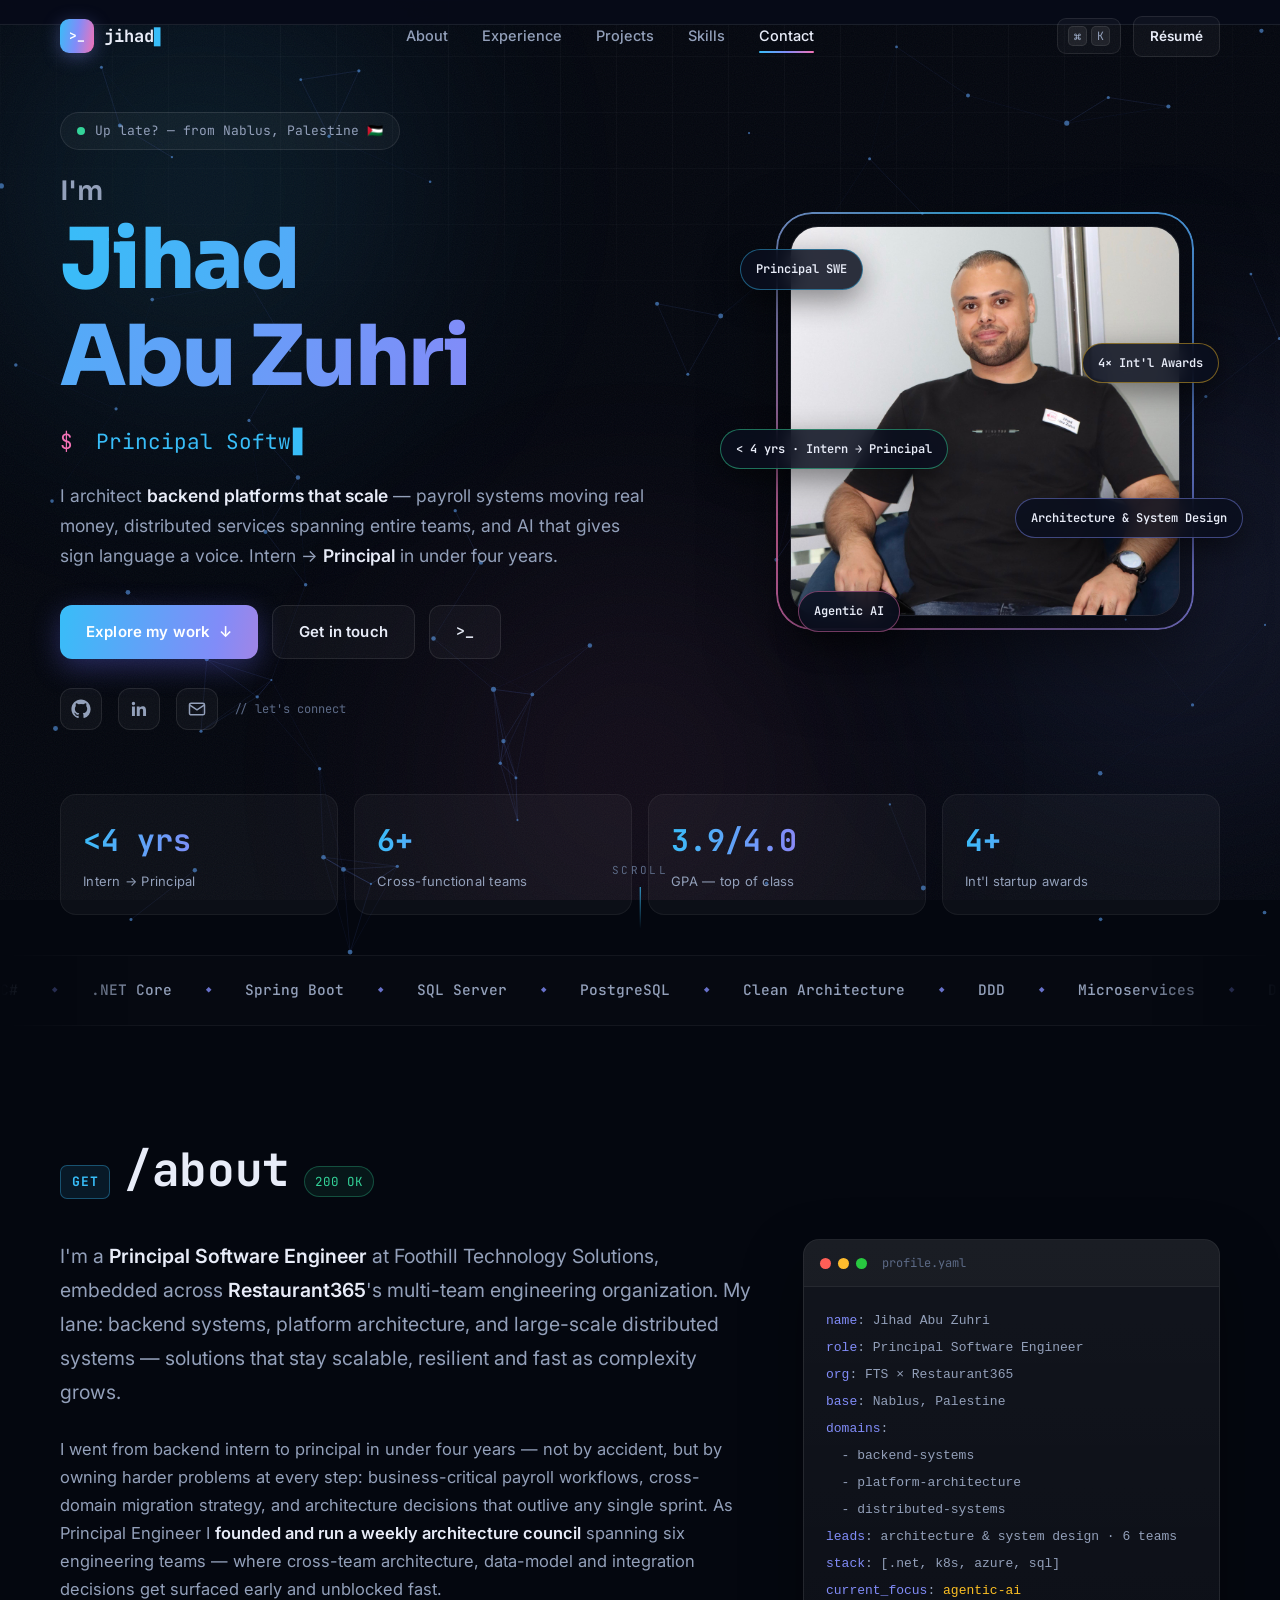
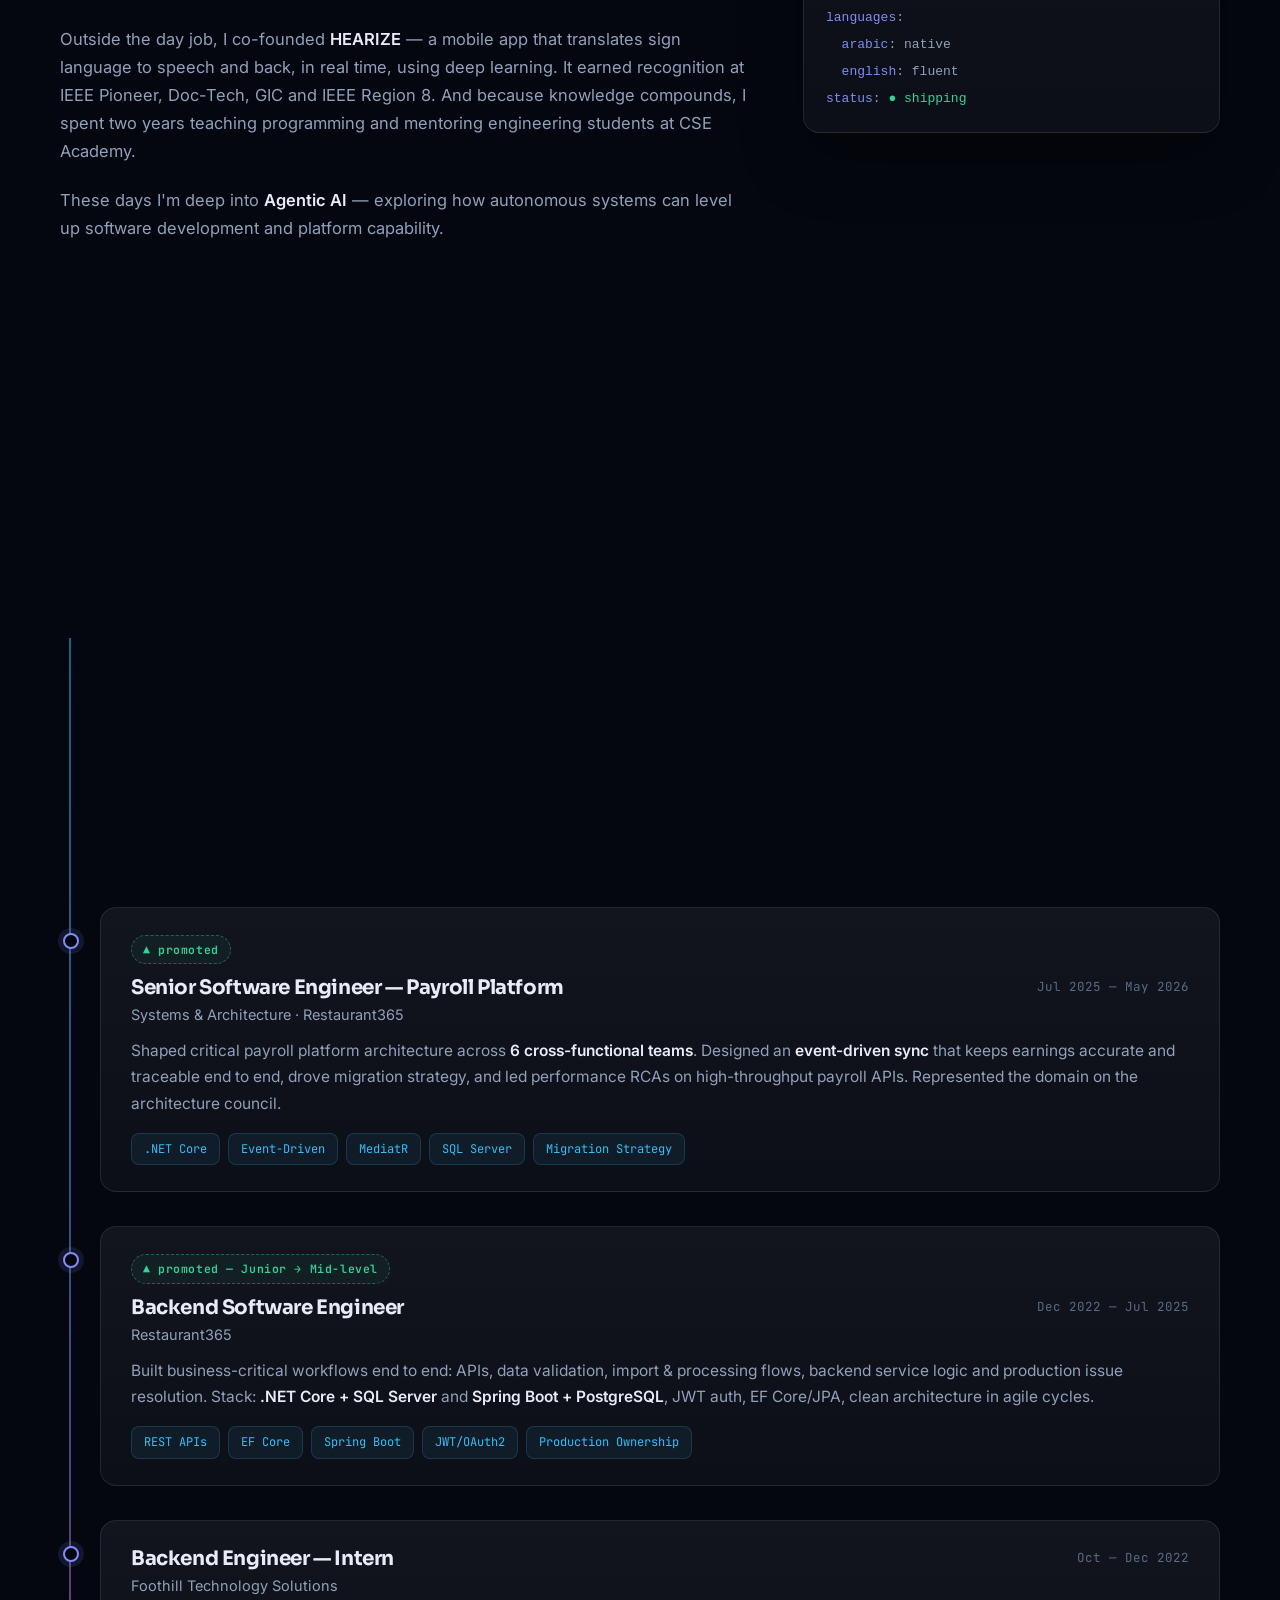
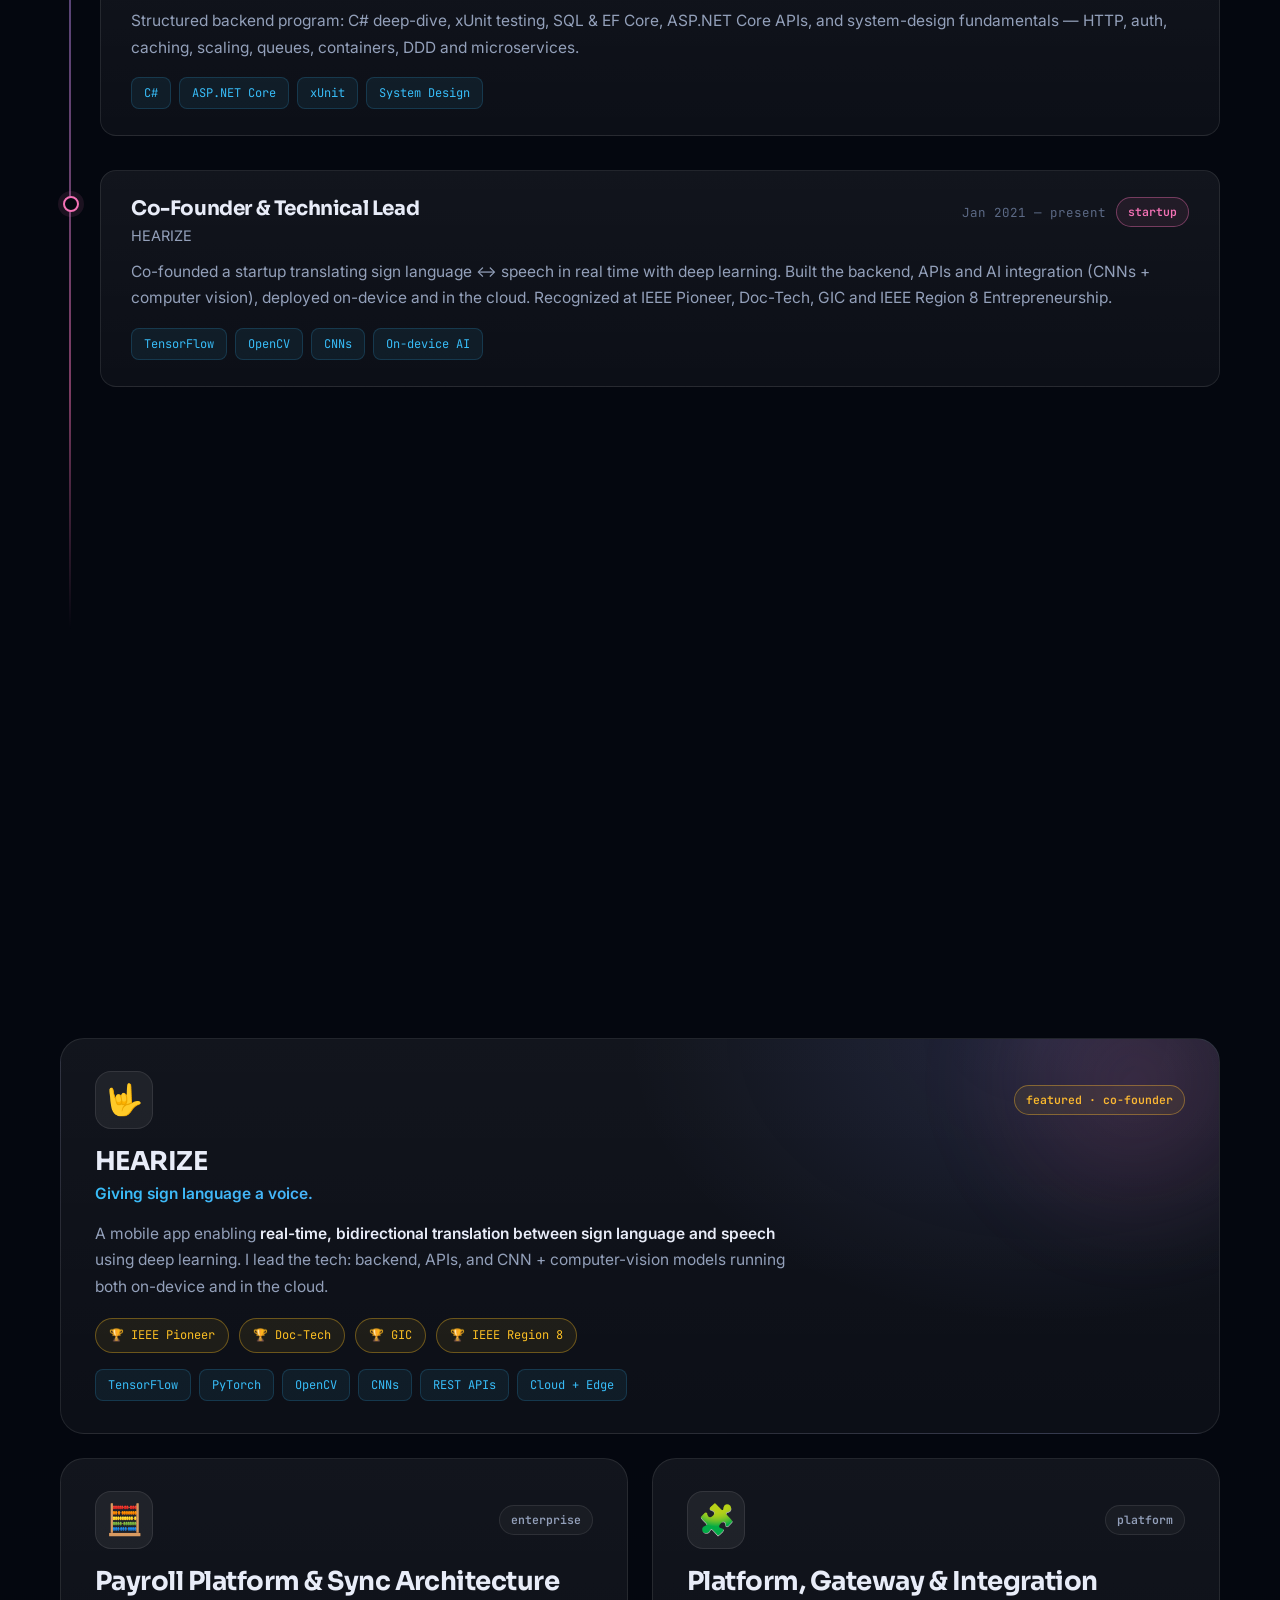
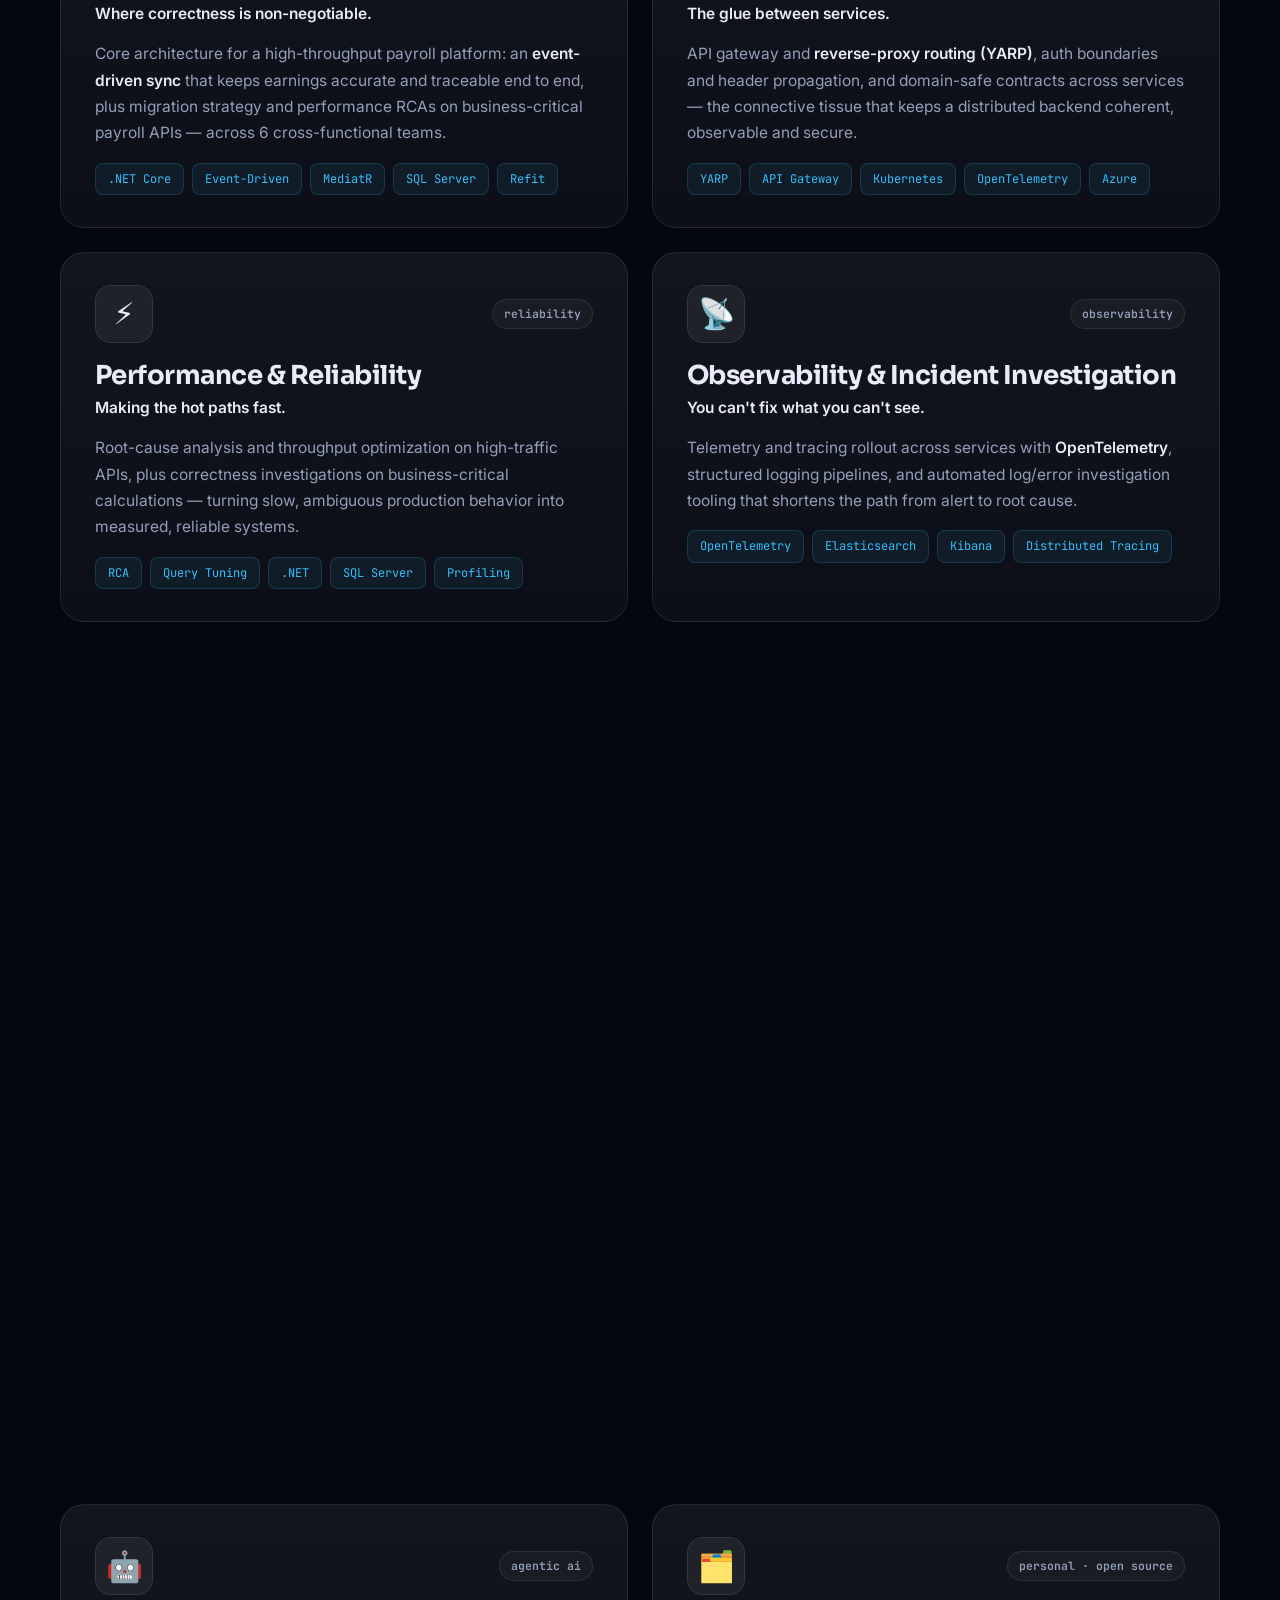
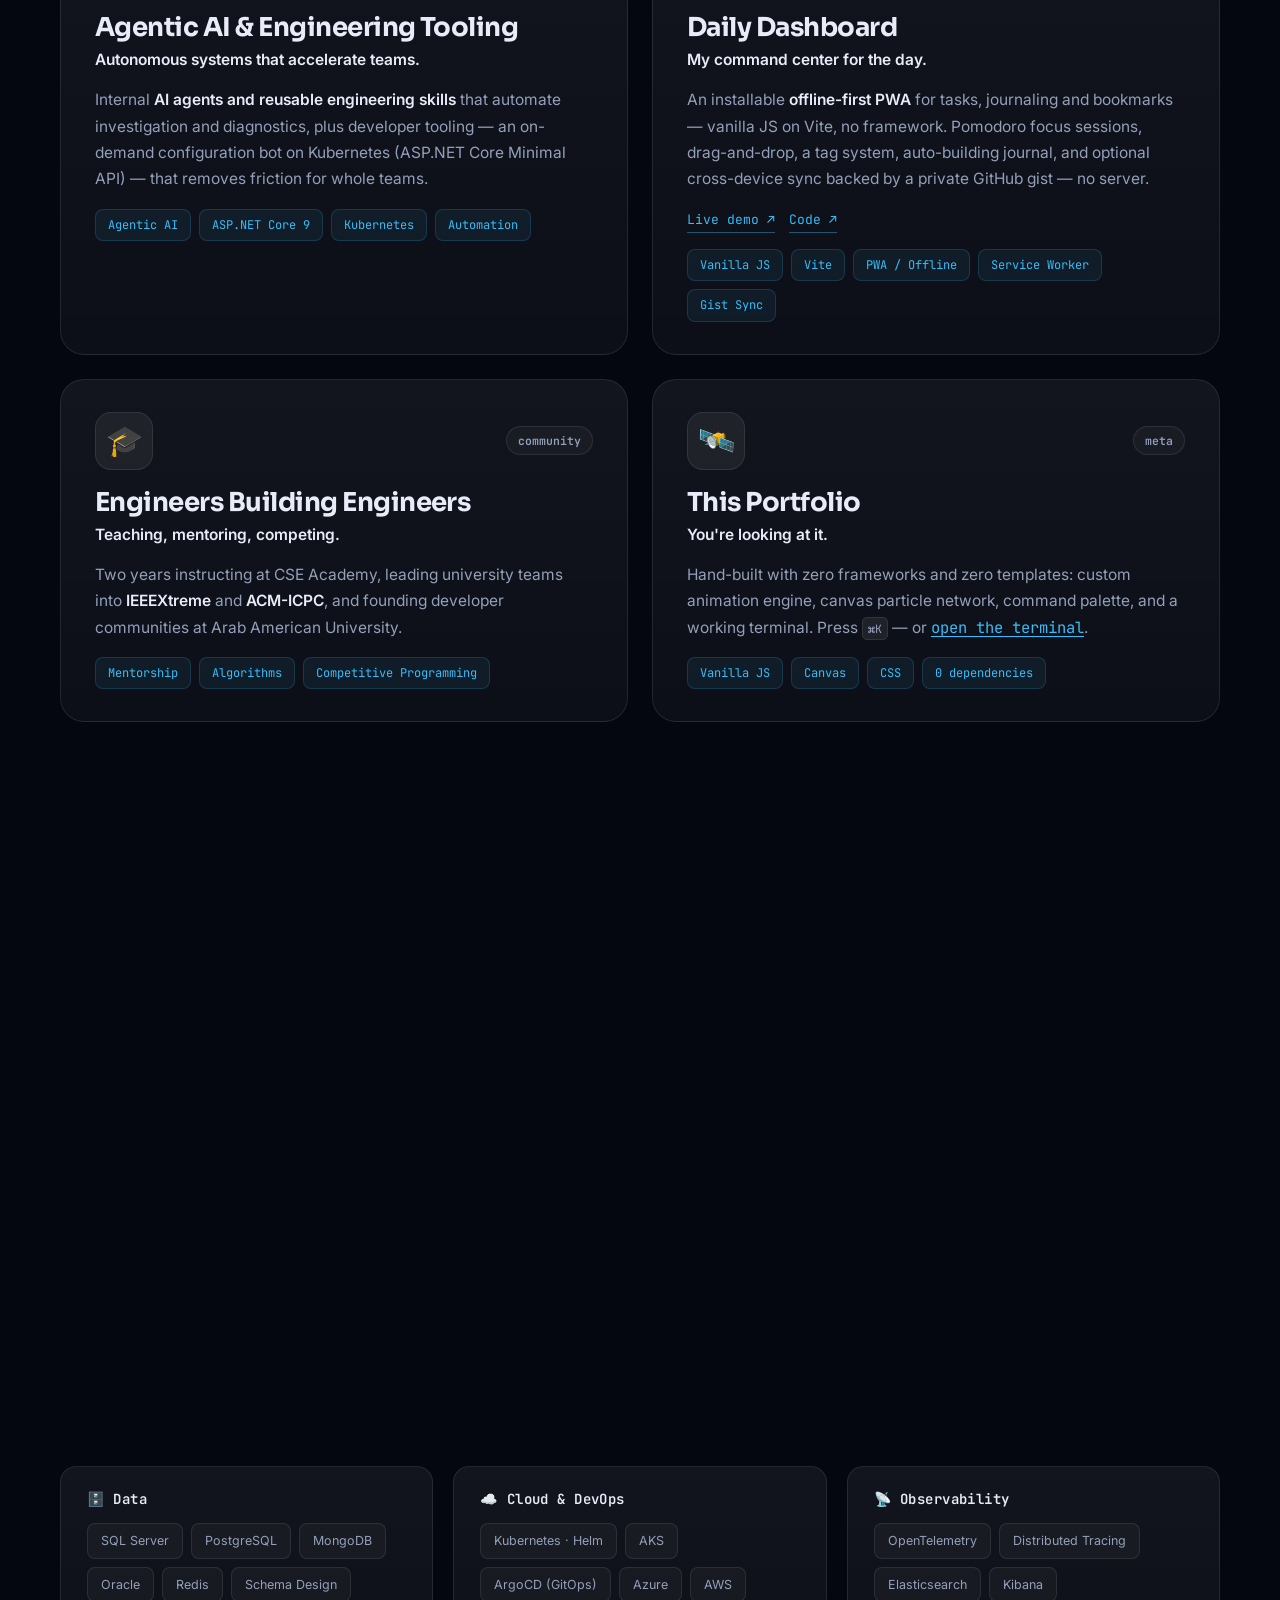
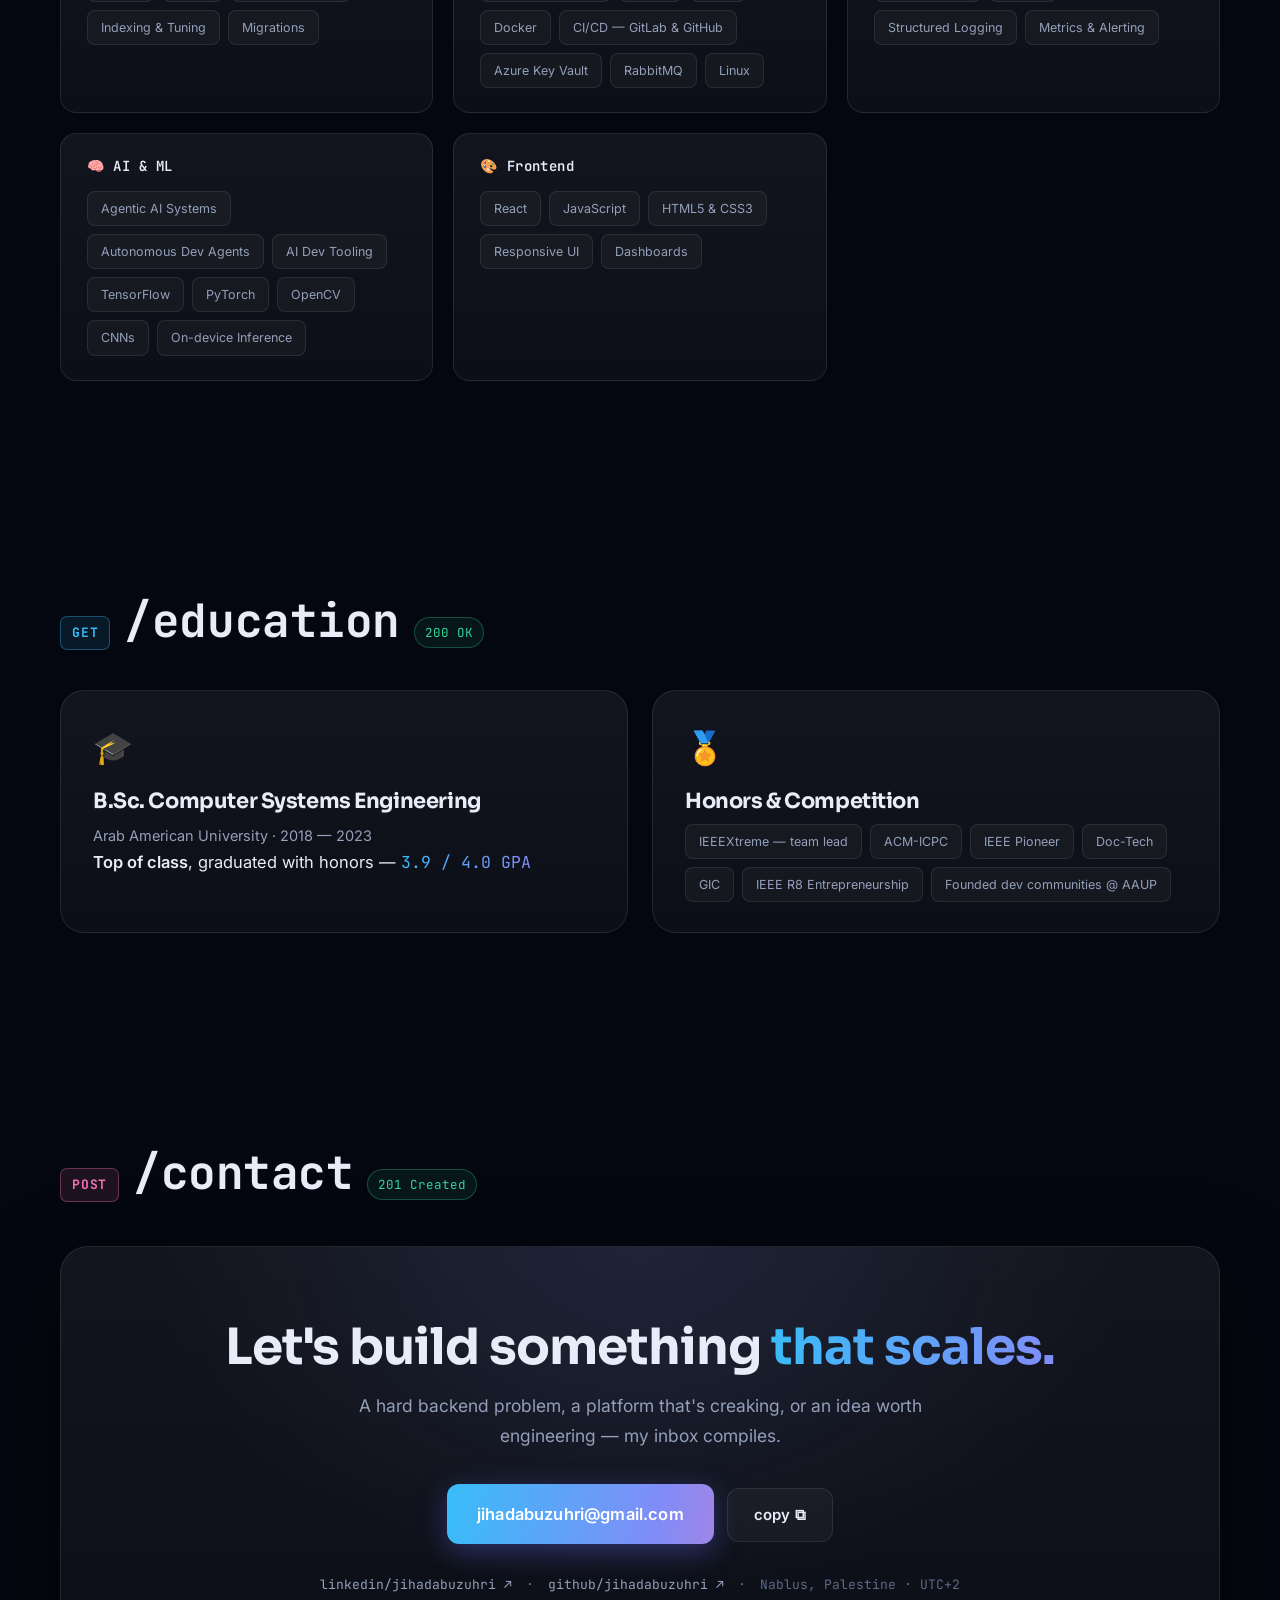
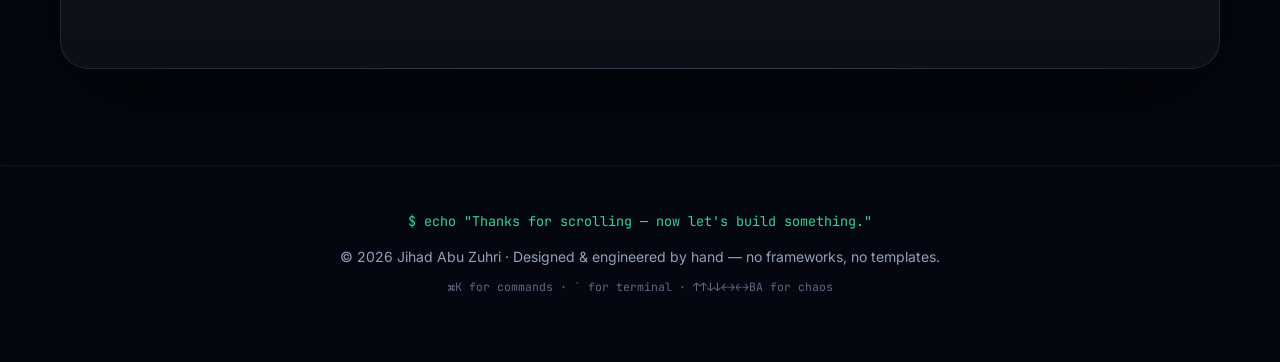
==== index.html @ a65c208d "content: hero chips, core stack, role wording, new project - Hero picture: rename chip to 'Architect" ====
<!DOCTYPE html>
<html lang="en">
<head>
  <meta charset="UTF-8" />
  <meta name="viewport" content="width=device-width, initial-scale=1.0" />
  <title>Jihad Abu Zuhri — Principal Software Engineer · Backend & Platform Architecture</title>
  <meta name="description" content="Principal Software Engineer specializing in backend systems, platform architecture, distributed systems and agentic AI. Intern → Principal in under 4 years. Co-founder of HEARIZE." />
  <meta name="author" content="Jihad Abu Zuhri" />
  <meta name="theme-color" content="#04070f" />

  <!-- Open Graph -->
  <meta property="og:type" content="website" />
  <meta property="og:url" content="https://jihadabuzuhri.github.io/portfolio/" />
  <meta property="og:title" content="Jihad Abu Zuhri — Principal Software Engineer" />
  <meta property="og:description" content="Backend systems · Platform architecture · Distributed systems · Agentic AI. Intern → Principal in under 4 years." />
  <meta property="og:image" content="https://jihadabuzuhri.github.io/portfolio/assets/jihad.jpg" />
  <meta name="twitter:card" content="summary_large_image" />
  <link rel="canonical" href="https://jihadabuzuhri.github.io/portfolio/" />

  <link rel="icon" type="image/svg+xml" href="assets/favicon.svg" />

  <!-- Fonts -->
  <link rel="preconnect" href="https://fonts.googleapis.com" />
  <link rel="preconnect" href="https://fonts.gstatic.com" crossorigin />
  <link href="https://fonts.googleapis.com/css2?family=Sora:wght@400;600;700;800&family=Inter:wght@400;500;600&family=JetBrains+Mono:ital,wght@0,400;0,500;0,700;1,400&display=swap" rel="stylesheet" />

  <link rel="stylesheet" href="css/style.css" />

  <script type="application/ld+json">
  {
    "@context": "https://schema.org",
    "@type": "Person",
    "name": "Jihad Abu Zuhri",
    "jobTitle": "Principal Software Engineer",
    "worksFor": { "@type": "Organization", "name": "Foothill Technology Solutions (Restaurant365)" },
    "address": { "@type": "PostalAddress", "addressLocality": "Nablus", "addressCountry": "Palestine" },
    "email": "mailto:jihadabuzuhri@gmail.com",
    "alumniOf": "Arab American University",
    "sameAs": [
      "https://www.linkedin.com/in/jihadabuzuhri/",
      "https://github.com/jihadabuzuhri"
    ]
  }
  </script>
</head>
<body>

  <!-- ▒▒ Boot preloader ▒▒ -->
  <div class="boot" id="boot" aria-hidden="true">
    <div class="boot-inner">
      <pre class="boot-log" id="bootLog"></pre>
      <div class="boot-bar"><span id="bootBar"></span></div>
    </div>
  </div>

  <!-- ▒▒ Ambient background ▒▒ -->
  <div class="bg" aria-hidden="true">
    <div class="bg-aurora a1"></div>
    <div class="bg-aurora a2"></div>
    <div class="bg-aurora a3"></div>
    <div class="bg-grid"></div>
  </div>

  <!-- Scroll progress -->
  <div class="progress" aria-hidden="true"><span id="progressBar"></span></div>

  <a class="skip-link" href="#about">Skip to content</a>

  <!-- ▒▒ Nav ▒▒ -->
  <header class="nav" id="nav">
    <div class="nav-inner container">
      <a class="logo mono" href="#top" aria-label="Home">
        <span class="logo-glyph">&gt;_</span>
        <span class="logo-text">jihad<span class="logo-cursor">▊</span></span>
      </a>

      <nav class="nav-links" aria-label="Primary">
        <a href="#about" data-nav="about">About</a>
        <a href="#experience" data-nav="experience">Experience</a>
        <a href="#projects" data-nav="projects">Projects</a>
        <a href="#skills" data-nav="skills">Skills</a>
        <a href="#contact" data-nav="contact">Contact</a>
      </nav>

      <div class="nav-actions">
        <button class="kbd-btn mono" id="paletteBtn" title="Command palette" aria-label="Open command palette">
          <kbd>⌘</kbd><kbd>K</kbd>
        </button>
        <a class="btn btn-small" href="resume.html" data-magnetic>Résumé</a>
        <button class="burger" id="burger" aria-label="Open menu" aria-expanded="false">
          <span></span><span></span>
        </button>
      </div>
    </div>
  </header>

  <!-- Mobile sheet -->
  <div class="sheet" id="sheet" aria-hidden="true">
    <nav class="sheet-links" aria-label="Mobile">
      <a href="#about">About</a>
      <a href="#experience">Experience</a>
      <a href="#projects">Projects</a>
      <a href="#skills">Skills</a>
      <a href="#contact">Contact</a>
      <a href="resume.html">Résumé →</a>
    </nav>
    <p class="sheet-hint mono">psst — try the terminal <button class="link-btn mono" data-open-terminal>&gt;_</button></p>
  </div>

  <main id="top">

    <!-- ▒▒ HERO ▒▒ -->
    <section class="hero">
      <canvas id="net" class="hero-net" aria-hidden="true"></canvas>

      <div class="container hero-grid">
        <div class="hero-copy">
          <p class="hero-eyebrow mono reveal">
            <span class="status-dot"></span>
            <span class="hero-eyebrow-text"><span id="greeting">Hey</span> — from Nablus, Palestine 🇵🇸</span>
          </p>

          <h1 class="hero-name reveal">
            <span class="hero-hello">I'm</span>
            <span class="grad">Jihad Abu&nbsp;Zuhri</span>
          </h1>

          <p class="hero-typed mono reveal">
            <span class="typed-prompt">$</span>
            <span id="typed"></span><span class="typed-caret">▊</span>
          </p>

          <p class="hero-pitch reveal">
            I architect <strong>backend platforms that scale</strong> — payroll systems moving real money,
            distributed services spanning entire teams, and AI that gives sign language a voice.
            Intern → <strong>Principal</strong> in under four years.
          </p>

          <div class="hero-cta reveal">
            <a class="btn btn-primary" href="#projects" data-magnetic>Explore my work <span class="btn-arrow">↓</span></a>
            <a class="btn btn-ghost" href="#contact" data-magnetic>Get in touch</a>
            <button class="btn btn-ghost mono" data-open-terminal data-magnetic title="Open terminal">&gt;_</button>
          </div>

          <div class="hero-social reveal">
            <a href="https://github.com/jihadabuzuhri" target="_blank" rel="noopener" aria-label="GitHub">
              <svg viewBox="0 0 24 24" width="20" height="20" fill="currentColor"><path d="M12 .5C5.65.5.5 5.65.5 12c0 5.08 3.29 9.39 7.86 10.91.58.11.79-.25.79-.55v-2.17c-3.2.7-3.87-1.36-3.87-1.36-.52-1.33-1.28-1.68-1.28-1.68-1.04-.71.08-.7.08-.7 1.15.08 1.76 1.19 1.76 1.19 1.03 1.76 2.7 1.25 3.35.96.1-.75.4-1.25.72-1.54-2.55-.29-5.24-1.28-5.24-5.69 0-1.26.45-2.28 1.19-3.09-.12-.29-.52-1.46.11-3.05 0 0 .97-.31 3.18 1.18a11 11 0 0 1 5.8 0c2.2-1.49 3.17-1.18 3.17-1.18.63 1.59.23 2.76.11 3.05.74.81 1.19 1.83 1.19 3.09 0 4.42-2.7 5.39-5.26 5.68.41.35.77 1.04.77 2.1v3.11c0 .3.21.66.8.55A10.52 10.52 0 0 0 23.5 12C23.5 5.65 18.35.5 12 .5z"/></svg>
            </a>
            <a href="https://www.linkedin.com/in/jihadabuzuhri/" target="_blank" rel="noopener" aria-label="LinkedIn">
              <svg viewBox="0 0 24 24" width="20" height="20" fill="currentColor"><path d="M20.45 20.45h-3.55v-5.57c0-1.33-.03-3.04-1.85-3.04-1.86 0-2.14 1.45-2.14 2.94v5.67H9.35V9h3.41v1.56h.05c.48-.9 1.64-1.85 3.37-1.85 3.6 0 4.27 2.37 4.27 5.46v6.28zM5.34 7.43a2.06 2.06 0 1 1 0-4.12 2.06 2.06 0 0 1 0 4.12zM7.12 20.45H3.55V9h3.57v11.45z"/></svg>
            </a>
            <a href="mailto:jihadabuzuhri@gmail.com" aria-label="Email">
              <svg viewBox="0 0 24 24" width="20" height="20" fill="none" stroke="currentColor" stroke-width="1.8"><rect x="3" y="5" width="18" height="14" rx="2"/><path d="m3 7 9 6 9-6"/></svg>
            </a>
            <span class="hero-social-note mono">// let's connect</span>
          </div>
        </div>

        <div class="hero-visual reveal">
          <div class="portrait" data-tilt>
            <div class="portrait-ring" aria-hidden="true"></div>
            <img src="assets/jihad.jpg" alt="Portrait of Jihad Abu Zuhri" width="420" height="420" />
            <div class="chip chip-1 mono">Principal SWE</div>
            <div class="chip chip-2 mono">Architecture &amp; System Design</div>
            <div class="chip chip-3 mono">Agentic AI</div>
            <div class="chip chip-4 mono">4× Int'l Awards</div>
            <div class="chip chip-5 mono">&lt; 4 yrs · Intern → Principal</div>
          </div>
        </div>
      </div>

      <div class="hero-stats container reveal">
        <div class="stat">
          <span class="stat-num mono">&lt;<span data-count="4" data-decimals="0">0</span> yrs</span>
          <span class="stat-label">Intern → Principal</span>
        </div>
        <div class="stat">
          <span class="stat-num mono"><span data-count="6" data-decimals="0">0</span>+</span>
          <span class="stat-label">Cross-functional teams</span>
        </div>
        <div class="stat">
          <span class="stat-num mono"><span data-count="3.9" data-decimals="1">0</span>/4.0</span>
          <span class="stat-label">GPA — top of class</span>
        </div>
        <div class="stat">
          <span class="stat-num mono"><span data-count="4" data-decimals="0">0</span>+</span>
          <span class="stat-label">Int'l startup awards</span>
        </div>
      </div>

      <a class="scroll-hint mono" href="#about" aria-label="Scroll down">
        <span>scroll</span>
        <span class="scroll-line"></span>
      </a>
    </section>

    <!-- ▒▒ Marquee ▒▒ -->
    <div class="marquee" aria-hidden="true">
      <div class="marquee-track mono">
        <span>C#</span><i>◆</i><span>.NET Core</span><i>◆</i><span>Spring Boot</span><i>◆</i>
        <span>SQL Server</span><i>◆</i><span>PostgreSQL</span><i>◆</i><span>Clean Architecture</span><i>◆</i>
        <span>DDD</span><i>◆</i><span>Microservices</span><i>◆</i><span>Docker</span><i>◆</i>
        <span>AWS</span><i>◆</i><span>Redis</span><i>◆</i><span>RabbitMQ</span><i>◆</i>
        <span>TensorFlow</span><i>◆</i><span>OpenCV</span><i>◆</i><span>Agentic AI</span><i>◆</i>
        <span>C#</span><i>◆</i><span>.NET Core</span><i>◆</i><span>Spring Boot</span><i>◆</i>
        <span>SQL Server</span><i>◆</i><span>PostgreSQL</span><i>◆</i><span>Clean Architecture</span><i>◆</i>
        <span>DDD</span><i>◆</i><span>Microservices</span><i>◆</i><span>Docker</span><i>◆</i>
        <span>AWS</span><i>◆</i><span>Redis</span><i>◆</i><span>RabbitMQ</span><i>◆</i>
        <span>TensorFlow</span><i>◆</i><span>OpenCV</span><i>◆</i><span>Agentic AI</span><i>◆</i>
      </div>
    </div>

    <!-- ▒▒ ABOUT ▒▒ -->
    <section class="section" id="about">
      <div class="container">
        <div class="endpoint reveal">
          <span class="endpoint-method get mono">GET</span>
          <h2 class="endpoint-path mono">/about</h2>
          <span class="endpoint-status mono">200 OK</span>
        </div>

        <div class="about-grid">
          <div class="about-copy reveal">
            <p class="lead">
              I'm a <strong>Principal Software Engineer</strong> at Foothill Technology Solutions, embedded across
              <strong>Restaurant365</strong>'s multi-team engineering organization. My lane: backend systems,
              platform architecture, and large-scale distributed systems — solutions that stay scalable,
              resilient and fast as complexity grows.
            </p>
            <p>
              I went from backend intern to principal in under four years — not by accident, but by owning harder
              problems at every step: business-critical payroll workflows, cross-domain migration strategy, and
              architecture decisions that outlive any single sprint. As Principal Engineer I <strong>founded and run
              a weekly architecture council</strong> spanning six engineering teams — where cross-team architecture,
              data-model and integration decisions get surfaced early and unblocked fast.
            </p>
            <p>
              Outside the day job, I co-founded <strong>HEARIZE</strong> — a mobile app that translates sign language
              to speech and back, in real time, using deep learning. It earned recognition at IEEE Pioneer, Doc-Tech,
              GIC and IEEE Region 8. And because knowledge compounds, I spent two years teaching programming and
              mentoring engineering students at CSE Academy.
            </p>
            <p>
              These days I'm deep into <strong>Agentic AI</strong> — exploring how autonomous systems can level up
              software development and platform capability.
            </p>
          </div>

          <aside class="about-card reveal" data-tilt>
            <div class="about-card-head mono">
              <span class="tl-dot r"></span><span class="tl-dot y"></span><span class="tl-dot g"></span>
              <span class="about-card-title">profile.yaml</span>
            </div>
            <pre class="mono about-yaml"><code><span class="y-key">name</span>: Jihad Abu Zuhri
<span class="y-key">role</span>: Principal Software Engineer
<span class="y-key">org</span>: FTS × Restaurant365
<span class="y-key">base</span>: Nablus, Palestine
<span class="y-key">domains</span>:
  - backend-systems
  - platform-architecture
  - distributed-systems
<span class="y-key">leads</span>: architecture & system design · 6 teams
<span class="y-key">stack</span>: [.net, k8s, azure, sql]
<span class="y-key">current_focus</span>: <span class="y-hot">agentic-ai</span>
<span class="y-key">languages</span>:
  <span class="y-key">arabic</span>: native
  <span class="y-key">english</span>: fluent
<span class="y-key">status</span>: <span class="y-ok">● shipping</span></code></pre>
          </aside>
        </div>
      </div>
    </section>

    <!-- ▒▒ EXPERIENCE ▒▒ -->
    <section class="section" id="experience">
      <div class="container">
        <div class="endpoint reveal">
          <span class="endpoint-method get mono">GET</span>
          <h2 class="endpoint-path mono">/experience</h2>
          <span class="endpoint-status mono">200 OK</span>
        </div>
        <p class="section-sub reveal">Four promotions. One trajectory. <span class="mono grad">while(true) &#123; level_up(); &#125;</span></p>

        <div class="timeline">

          <article class="tl-item reveal">
            <div class="tl-node current" aria-hidden="true"></div>
            <div class="tl-card" data-tilt>
              <header class="tl-head">
                <div>
                  <h3>Principal Software Engineer</h3>
                  <p class="tl-org">Foothill Technology Solutions × <strong>Restaurant365</strong></p>
                </div>
                <div class="tl-meta mono">
                  <span class="tl-date">May 2026 — present</span>
                  <span class="tag tag-hot">current</span>
                </div>
              </header>
              <p>
                Technical engineering lead for a <strong>six-team mission group</strong>. Founded and run a weekly
                architecture council; own cross-team architecture, data-model and integration decisions, and
                unblock teams fast — turning around high-impact design calls within a day. My job is to reduce
                architectural ambiguity and keep delivery technically coherent across every team.
              </p>
              <ul class="tag-row mono">
                <li>Architecture &amp; System Design</li><li>Cross-team Leadership</li><li>Platform</li><li>Distributed Systems</li><li>Agentic AI</li>
              </ul>
            </div>
          </article>

          <article class="tl-item reveal">
            <div class="tl-node" aria-hidden="true"></div>
            <div class="tl-card" data-tilt>
              <div class="promo mono">▲ promoted</div>
              <header class="tl-head">
                <div>
                  <h3>Senior Software Engineer — Payroll Platform</h3>
                  <p class="tl-org">Systems &amp; Architecture · Restaurant365</p>
                </div>
                <div class="tl-meta mono"><span class="tl-date">Jul 2025 — May 2026</span></div>
              </header>
              <p>
                Shaped critical payroll platform architecture across <strong>6 cross-functional teams</strong>.
                Designed an <strong>event-driven sync</strong> that keeps earnings accurate and traceable end to
                end, drove migration strategy, and led performance RCAs on high-throughput payroll APIs.
                Represented the domain on the architecture council.
              </p>
              <ul class="tag-row mono">
                <li>.NET Core</li><li>Event-Driven</li><li>MediatR</li><li>SQL Server</li><li>Migration Strategy</li>
              </ul>
            </div>
          </article>

          <article class="tl-item reveal">
            <div class="tl-node" aria-hidden="true"></div>
            <div class="tl-card" data-tilt>
              <div class="promo mono">▲ promoted — Junior → Mid-level</div>
              <header class="tl-head">
                <div>
                  <h3>Backend Software Engineer</h3>
                  <p class="tl-org">Restaurant365</p>
                </div>
                <div class="tl-meta mono"><span class="tl-date">Dec 2022 — Jul 2025</span></div>
              </header>
              <p>
                Built business-critical workflows end to end: APIs, data validation, import &amp; processing flows,
                backend service logic and production issue resolution. Stack: <strong>.NET Core + SQL Server</strong>
                and <strong>Spring Boot + PostgreSQL</strong>, JWT auth, EF Core/JPA, clean architecture in agile cycles.
              </p>
              <ul class="tag-row mono">
                <li>REST APIs</li><li>EF Core</li><li>Spring Boot</li><li>JWT/OAuth2</li><li>Production Ownership</li>
              </ul>
            </div>
          </article>

          <article class="tl-item reveal">
            <div class="tl-node" aria-hidden="true"></div>
            <div class="tl-card" data-tilt>
              <header class="tl-head">
                <div>
                  <h3>Backend Engineer — Intern</h3>
                  <p class="tl-org">Foothill Technology Solutions</p>
                </div>
                <div class="tl-meta mono"><span class="tl-date">Oct — Dec 2022</span></div>
              </header>
              <p>
                Structured backend program: C# deep-dive, xUnit testing, SQL &amp; EF Core, ASP.NET Core APIs, and
                system-design fundamentals — HTTP, auth, caching, scaling, queues, containers, DDD and microservices.
              </p>
              <ul class="tag-row mono">
                <li>C#</li><li>ASP.NET Core</li><li>xUnit</li><li>System Design</li>
              </ul>
            </div>
          </article>

          <article class="tl-item reveal">
            <div class="tl-node alt" aria-hidden="true"></div>
            <div class="tl-card" data-tilt>
              <header class="tl-head">
                <div>
                  <h3>Co-Founder &amp; Technical Lead</h3>
                  <p class="tl-org">HEARIZE</p>
                </div>
                <div class="tl-meta mono">
                  <span class="tl-date">Jan 2021 — present</span>
                  <span class="tag tag-alt">startup</span>
                </div>
              </header>
              <p>
                Co-founded a startup translating sign language ↔ speech in real time with deep learning. Built the
                backend, APIs and AI integration (CNNs + computer vision), deployed on-device and in the cloud.
                Recognized at IEEE Pioneer, Doc-Tech, GIC and IEEE Region 8 Entrepreneurship.
              </p>
              <ul class="tag-row mono">
                <li>TensorFlow</li><li>OpenCV</li><li>CNNs</li><li>On-device AI</li>
              </ul>
            </div>
          </article>

          <article class="tl-item reveal">
            <div class="tl-node alt" aria-hidden="true"></div>
            <div class="tl-card" data-tilt>
              <header class="tl-head">
                <div>
                  <h3>Instructor</h3>
                  <p class="tl-org">CSE Academy · Arab American University</p>
                </div>
                <div class="tl-meta mono"><span class="tl-date">Jan 2022 — Oct 2023</span></div>
              </header>
              <p>
                Taught programming, algorithms and backend fundamentals; mentored students in clean code and guided
                learners toward competitive programming.
              </p>
              <ul class="tag-row mono">
                <li>Teaching</li><li>Algorithms</li><li>Mentorship</li>
              </ul>
            </div>
          </article>

        </div>
      </div>
    </section>

    <!-- ▒▒ PROJECTS ▒▒ -->
    <section class="section" id="projects">
      <div class="container">
        <div class="endpoint reveal">
          <span class="endpoint-method get mono">GET</span>
          <h2 class="endpoint-path mono">/projects</h2>
          <span class="endpoint-status mono">200 OK</span>
        </div>
        <p class="section-sub reveal">Things I've built, led, or broken enough times to understand deeply.</p>

        <div class="projects-grid">

          <article class="project featured reveal" data-tilt>
            <div class="project-glow" aria-hidden="true"></div>
            <div class="project-top">
              <span class="project-icon" aria-hidden="true">🤟</span>
              <span class="tag tag-hot mono">featured · co-founder</span>
            </div>
            <h3>HEARIZE</h3>
            <p class="project-tagline grad">Giving sign language a voice.</p>
            <p>
              A mobile app enabling <strong>real-time, bidirectional translation between sign language and speech</strong>
              using deep learning. I lead the tech: backend, APIs, and CNN + computer-vision models running
              both on-device and in the cloud.
            </p>
            <div class="award-row">
              <span class="award mono">🏆 IEEE Pioneer</span>
              <span class="award mono">🏆 Doc-Tech</span>
              <span class="award mono">🏆 GIC</span>
              <span class="award mono">🏆 IEEE Region 8</span>
            </div>
            <ul class="tag-row mono">
              <li>TensorFlow</li><li>PyTorch</li><li>OpenCV</li><li>CNNs</li><li>REST APIs</li><li>Cloud + Edge</li>
            </ul>
          </article>

          <article class="project reveal" data-tilt>
            <div class="project-top">
              <span class="project-icon" aria-hidden="true">🧮</span>
              <span class="tag mono">enterprise</span>
            </div>
            <h3>Payroll Platform &amp; Sync Architecture</h3>
            <p class="project-tagline">Where correctness is non-negotiable.</p>
            <p>
              Core architecture for a high-throughput payroll platform: an <strong>event-driven sync</strong> that
              keeps earnings accurate and traceable end to end, plus migration strategy and performance RCAs on
              business-critical payroll APIs — across 6 cross-functional teams.
            </p>
            <ul class="tag-row mono">
              <li>.NET Core</li><li>Event-Driven</li><li>MediatR</li><li>SQL Server</li><li>Refit</li>
            </ul>
          </article>

          <article class="project reveal" data-tilt>
            <div class="project-top">
              <span class="project-icon" aria-hidden="true">🧩</span>
              <span class="tag mono">platform</span>
            </div>
            <h3>Platform, Gateway &amp; Integration</h3>
            <p class="project-tagline">The glue between services.</p>
            <p>
              API gateway and <strong>reverse-proxy routing (YARP)</strong>, auth boundaries and header
              propagation, and domain-safe contracts across services — the connective tissue that keeps a
              distributed backend coherent, observable and secure.
            </p>
            <ul class="tag-row mono">
              <li>YARP</li><li>API Gateway</li><li>Kubernetes</li><li>OpenTelemetry</li><li>Azure</li>
            </ul>
          </article>

          <article class="project reveal" data-tilt>
            <div class="project-top">
              <span class="project-icon" aria-hidden="true">⚡</span>
              <span class="tag mono">reliability</span>
            </div>
            <h3>Performance &amp; Reliability</h3>
            <p class="project-tagline">Making the hot paths fast.</p>
            <p>
              Root-cause analysis and throughput optimization on high-traffic APIs, plus correctness investigations
              on business-critical calculations — turning slow, ambiguous production behavior into measured,
              reliable systems.
            </p>
            <ul class="tag-row mono">
              <li>RCA</li><li>Query Tuning</li><li>.NET</li><li>SQL Server</li><li>Profiling</li>
            </ul>
          </article>

          <article class="project reveal" data-tilt>
            <div class="project-top">
              <span class="project-icon" aria-hidden="true">📡</span>
              <span class="tag mono">observability</span>
            </div>
            <h3>Observability &amp; Incident Investigation</h3>
            <p class="project-tagline">You can't fix what you can't see.</p>
            <p>
              Telemetry and tracing rollout across services with <strong>OpenTelemetry</strong>, structured logging
              pipelines, and automated log/error investigation tooling that shortens the path from alert to
              root cause.
            </p>
            <ul class="tag-row mono">
              <li>OpenTelemetry</li><li>Elasticsearch</li><li>Kibana</li><li>Distributed Tracing</li>
            </ul>
          </article>

          <article class="project reveal" data-tilt>
            <div class="project-top">
              <span class="project-icon" aria-hidden="true">🏛️</span>
              <span class="tag mono">leadership</span>
            </div>
            <h3>Architecture &amp; System Design</h3>
            <p class="project-tagline">Scaling myself across six teams.</p>
            <p>
              Founded and run a weekly engineering forum with explicit escalation paths — surfacing technical risk
              early, aligning cross-team contracts, and shipping reusable patterns so multiple teams move faster
              with clearer direction.
            </p>
            <ul class="tag-row mono">
              <li>Technical Leadership</li><li>Governance</li><li>Reusable Patterns</li><li>Mentorship</li>
            </ul>
          </article>

          <article class="project reveal" data-tilt>
            <div class="project-top">
              <span class="project-icon" aria-hidden="true">📊</span>
              <span class="tag mono">product platform</span>
            </div>
            <h3>Analytics, Scoring &amp; Recommendations</h3>
            <p class="project-tagline">Turning data into decisions.</p>
            <p>
              Engineering direction for data-driven dashboards, a scoring engine, and recommendation surfaces — the
              platform pieces that turn raw operational data into clear, actionable insight for end users.
            </p>
            <ul class="tag-row mono">
              <li>Data Platform</li><li>Scoring</li><li>Recommendations</li><li>Dashboards</li>
            </ul>
          </article>

          <article class="project reveal" data-tilt>
            <div class="project-top">
              <span class="project-icon" aria-hidden="true">🧱</span>
              <span class="tag mono">frontend platform</span>
            </div>
            <h3>Composable Dashboard Framework</h3>
            <p class="project-tagline">A foundation other teams build on.</p>
            <p>
              A shared UI foundation and composite-widget system with clean cross-team contracts, so several teams
              ship consistent, configurable dashboards on one base instead of reinventing the wheel.
            </p>
            <ul class="tag-row mono">
              <li>React</li><li>Design System</li><li>Widget Contracts</li><li>Frontend Platform</li>
            </ul>
          </article>

          <article class="project reveal" data-tilt>
            <div class="project-top">
              <span class="project-icon" aria-hidden="true">🚀</span>
              <span class="tag mono">platform</span>
            </div>
            <h3>Provisioning &amp; Activation Architecture</h3>
            <p class="project-tagline">From sign-up to fully live.</p>
            <p>
              Cross-team architecture for <strong>provisioning and activation flows</strong> — the path that takes a
              customer from onboarding to a fully activated product. Resolved ambiguous activation mechanisms and
              served as technical sign-off across multiple teams so features light up reliably.
            </p>
            <ul class="tag-row mono">
              <li>Provisioning</li><li>Activation</li><li>Cross-service</li><li>System Design</li>
            </ul>
          </article>

          <article class="project reveal" data-tilt>
            <div class="project-top">
              <span class="project-icon" aria-hidden="true">🤖</span>
              <span class="tag mono">agentic ai</span>
            </div>
            <h3>Agentic AI &amp; Engineering Tooling</h3>
            <p class="project-tagline">Autonomous systems that accelerate teams.</p>
            <p>
              Internal <strong>AI agents and reusable engineering skills</strong> that automate investigation and
              diagnostics, plus developer tooling — an on-demand configuration bot on Kubernetes (ASP.NET Core
              Minimal API) — that removes friction for whole teams.
            </p>
            <ul class="tag-row mono">
              <li>Agentic AI</li><li>ASP.NET Core 9</li><li>Kubernetes</li><li>Automation</li>
            </ul>
          </article>

          <article class="project reveal" data-tilt>
            <div class="project-top">
              <span class="project-icon" aria-hidden="true">🗂️</span>
              <span class="tag mono">personal · open source</span>
            </div>
            <h3>Daily Dashboard</h3>
            <p class="project-tagline">My command center for the day.</p>
            <p>
              An installable <strong>offline-first PWA</strong> for tasks, journaling and bookmarks — vanilla JS on
              Vite, no framework. Pomodoro focus sessions, drag-and-drop, a tag system, auto-building journal, and
              optional cross-device sync backed by a private GitHub gist — no server.
            </p>
            <div class="project-links mono">
              <a href="https://jihadabuzuhri.github.io/daily-dashboard/" target="_blank" rel="noopener">Live demo ↗</a>
              <a href="https://github.com/jihadabuzuhri/daily-dashboard" target="_blank" rel="noopener">Code ↗</a>
            </div>
            <ul class="tag-row mono">
              <li>Vanilla JS</li><li>Vite</li><li>PWA / Offline</li><li>Service Worker</li><li>Gist Sync</li>
            </ul>
          </article>

          <article class="project reveal" data-tilt>
            <div class="project-top">
              <span class="project-icon" aria-hidden="true">🎓</span>
              <span class="tag mono">community</span>
            </div>
            <h3>Engineers Building Engineers</h3>
            <p class="project-tagline">Teaching, mentoring, competing.</p>
            <p>
              Two years instructing at CSE Academy, leading university teams into <strong>IEEEXtreme</strong> and
              <strong>ACM-ICPC</strong>, and founding developer communities at Arab American University.
            </p>
            <ul class="tag-row mono">
              <li>Mentorship</li><li>Algorithms</li><li>Competitive Programming</li>
            </ul>
          </article>

          <article class="project reveal" data-tilt>
            <div class="project-top">
              <span class="project-icon" aria-hidden="true">🛰️</span>
              <span class="tag mono">meta</span>
            </div>
            <h3>This Portfolio</h3>
            <p class="project-tagline">You're looking at it.</p>
            <p>
              Hand-built with zero frameworks and zero templates: custom animation engine, canvas particle network,
              command palette, and a working terminal. Press <kbd class="mono">⌘K</kbd> — or
              <button class="link-btn mono" data-open-terminal>open the terminal</button>.
            </p>
            <ul class="tag-row mono">
              <li>Vanilla JS</li><li>Canvas</li><li>CSS</li><li>0 dependencies</li>
            </ul>
          </article>

        </div>
      </div>
    </section>

    <!-- ▒▒ SKILLS ▒▒ -->
    <section class="section" id="skills">
      <div class="container">
        <div class="endpoint reveal">
          <span class="endpoint-method get mono">GET</span>
          <h2 class="endpoint-path mono">/skills</h2>
          <span class="endpoint-status mono">200 OK</span>
        </div>
        <p class="section-sub reveal">The toolbox — sharpened daily since 2018.</p>

        <div class="core-stack reveal">
          <span class="core-label mono">core stack →</span>
          <div class="core-chips">
            <span class="chip-core mono">C#</span>
            <span class="chip-core mono">.NET Core</span>
            <span class="chip-core mono">ASP.NET Core</span>
            <span class="chip-core mono">EF Core</span>
            <span class="chip-core mono">SQL Server</span>
            <span class="chip-core mono">MongoDB</span>
            <span class="chip-core mono">Kubernetes</span>
            <span class="chip-core mono">Docker</span>
          </div>
        </div>

        <div class="skills-grid">
          <div class="skill-group reveal" data-tilt>
            <h3 class="mono"><span aria-hidden="true">⌨️</span> Languages</h3>
            <div class="skill-chips">
              <span>C#</span><span>Java</span><span>Python</span><span>JavaScript</span><span>SQL</span><span>C++</span><span>Bash</span>
            </div>
          </div>
          <div class="skill-group reveal" data-tilt>
            <h3 class="mono"><span aria-hidden="true">🔌</span> Backend &amp; APIs</h3>
            <div class="skill-chips">
              <span>ASP.NET Core 9</span><span>Minimal APIs</span><span>Spring Boot</span><span>REST Design</span><span>MediatR</span><span>Refit</span><span>Mapperly</span><span>EF Core</span><span>JPA</span><span>JWT / OAuth2</span><span>xUnit · Moq</span>
            </div>
          </div>
          <div class="skill-group reveal" data-tilt>
            <h3 class="mono"><span aria-hidden="true">🏛️</span> Architecture</h3>
            <div class="skill-chips">
              <span>Clean Architecture</span><span>DDD</span><span>Event-Driven</span><span>Microservices</span><span>Modular Monoliths</span><span>API Gateway</span><span>System Design</span><span>SOLID</span><span>Distributed Systems</span>
            </div>
          </div>
          <div class="skill-group reveal" data-tilt>
            <h3 class="mono"><span aria-hidden="true">🗄️</span> Data</h3>
            <div class="skill-chips">
              <span>SQL Server</span><span>PostgreSQL</span><span>MongoDB</span><span>Oracle</span><span>Redis</span><span>Schema Design</span><span>Indexing &amp; Tuning</span><span>Migrations</span>
            </div>
          </div>
          <div class="skill-group reveal" data-tilt>
            <h3 class="mono"><span aria-hidden="true">☁️</span> Cloud &amp; DevOps</h3>
            <div class="skill-chips">
              <span>Kubernetes · Helm</span><span>AKS</span><span>ArgoCD (GitOps)</span><span>Azure</span><span>AWS</span><span>Docker</span><span>CI/CD — GitLab &amp; GitHub</span><span>Azure Key Vault</span><span>RabbitMQ</span><span>Linux</span>
            </div>
          </div>
          <div class="skill-group reveal" data-tilt>
            <h3 class="mono"><span aria-hidden="true">📡</span> Observability</h3>
            <div class="skill-chips">
              <span>OpenTelemetry</span><span>Distributed Tracing</span><span>Elasticsearch</span><span>Kibana</span><span>Structured Logging</span><span>Metrics &amp; Alerting</span>
            </div>
          </div>
          <div class="skill-group reveal" data-tilt>
            <h3 class="mono"><span aria-hidden="true">🧠</span> AI &amp; ML</h3>
            <div class="skill-chips">
              <span>Agentic AI Systems</span><span>Autonomous Dev Agents</span><span>AI Dev Tooling</span><span>TensorFlow</span><span>PyTorch</span><span>OpenCV</span><span>CNNs</span><span>On-device Inference</span>
            </div>
          </div>
          <div class="skill-group reveal" data-tilt>
            <h3 class="mono"><span aria-hidden="true">🎨</span> Frontend</h3>
            <div class="skill-chips">
              <span>React</span><span>JavaScript</span><span>HTML5 &amp; CSS3</span><span>Responsive UI</span><span>Dashboards</span>
            </div>
          </div>
        </div>
      </div>
    </section>

    <!-- ▒▒ EDUCATION ▒▒ -->
    <section class="section" id="education">
      <div class="container">
        <div class="endpoint reveal">
          <span class="endpoint-method get mono">GET</span>
          <h2 class="endpoint-path mono">/education</h2>
          <span class="endpoint-status mono">200 OK</span>
        </div>

        <div class="edu-grid">
          <div class="edu-card reveal" data-tilt>
            <span class="edu-icon" aria-hidden="true">🎓</span>
            <h3>B.Sc. Computer Systems Engineering</h3>
            <p class="tl-org">Arab American University · 2018 — 2023</p>
            <p><strong>Top of class</strong>, graduated with honors — <span class="grad mono">3.9 / 4.0 GPA</span></p>
          </div>
          <div class="edu-card reveal" data-tilt>
            <span class="edu-icon" aria-hidden="true">🏅</span>
            <h3>Honors &amp; Competition</h3>
            <div class="skill-chips">
              <span>IEEEXtreme — team lead</span><span>ACM-ICPC</span><span>IEEE Pioneer</span><span>Doc-Tech</span><span>GIC</span><span>IEEE R8 Entrepreneurship</span><span>Founded dev communities @ AAUP</span>
            </div>
          </div>
        </div>
      </div>
    </section>

    <!-- ▒▒ CONTACT ▒▒ -->
    <section class="section contact" id="contact">
      <div class="container">
        <div class="endpoint reveal">
          <span class="endpoint-method post mono">POST</span>
          <h2 class="endpoint-path mono">/contact</h2>
          <span class="endpoint-status mono">201 Created</span>
        </div>

        <div class="contact-card reveal" data-tilt>
          <h3 class="contact-title">Let's build something <span class="grad">that scales.</span></h3>
          <p class="contact-sub">
            A hard backend problem, a platform that's creaking, or an idea worth engineering —
            my inbox compiles.
          </p>
          <div class="contact-actions">
            <a class="btn btn-primary btn-big" href="mailto:jihadabuzuhri@gmail.com" data-magnetic>
              jihadabuzuhri@gmail.com
            </a>
            <button class="btn btn-ghost" id="copyEmail" data-magnetic>copy ⧉</button>
          </div>
          <div class="contact-links mono">
            <a href="https://www.linkedin.com/in/jihadabuzuhri/" target="_blank" rel="noopener">linkedin/jihadabuzuhri ↗</a>
            <span>·</span>
            <a href="https://github.com/jihadabuzuhri" target="_blank" rel="noopener">github/jihadabuzuhri ↗</a>
            <span>·</span>
            <span>Nablus, Palestine · UTC+2</span>
          </div>
        </div>
      </div>
    </section>

  </main>

  <!-- ▒▒ Footer ▒▒ -->
  <footer class="footer">
    <div class="container footer-inner">
      <p class="mono footer-echo">$ echo "Thanks for scrolling — now let's build something."</p>
      <p class="footer-note">
        © <span id="year">2026</span> Jihad Abu Zuhri · Designed &amp; engineered by hand — no frameworks, no templates.
      </p>
      <p class="footer-hint mono">⌘K for commands · ` for terminal · ↑↑↓↓←→←→BA for chaos</p>
    </div>
  </footer>

  <!-- ▒▒ Command palette ▒▒ -->
  <div class="palette" id="palette" role="dialog" aria-modal="true" aria-label="Command palette" hidden>
    <div class="palette-backdrop" data-palette-close></div>
    <div class="palette-panel">
      <input type="text" id="paletteInput" class="mono" placeholder="Type a command or search…" autocomplete="off" spellcheck="false" />
      <ul id="paletteList" class="palette-list"></ul>
      <div class="palette-foot mono"><kbd>↑↓</kbd> navigate <kbd>↵</kbd> run <kbd>esc</kbd> close</div>
    </div>
  </div>

  <!-- ▒▒ Terminal ▒▒ -->
  <div class="term" id="terminal" role="dialog" aria-modal="true" aria-label="Interactive terminal" hidden>
    <div class="term-backdrop" data-term-close></div>
    <div class="term-window">
      <div class="term-bar mono">
        <span class="tl-dot r" data-term-close role="button" aria-label="Close terminal"></span>
        <span class="tl-dot y"></span><span class="tl-dot g"></span>
        <span class="term-title">guest@jihad.dev — zsh</span>
      </div>
      <div class="term-body mono" id="termBody"></div>
      <div class="term-input-row mono">
        <span class="term-prompt">guest@jihad.dev:~$</span>
        <input id="termInput" type="text" autocomplete="off" spellcheck="false" aria-label="Terminal input" />
      </div>
    </div>
  </div>

  <!-- Matrix overlay -->
  <canvas id="matrix" class="matrix" hidden></canvas>

  <!-- Toast -->
  <div class="toast mono" id="toast" role="status" aria-live="polite"></div>

  <!-- Custom cursor -->
  <div class="cursor-dot" id="cursorDot" aria-hidden="true"></div>
  <div class="cursor-ring" id="cursorRing" aria-hidden="true"></div>

  <script src="js/main.js" defer></script>
</body>
</html>
---- css/style.css ----
/* ═══════════════════════════════════════════════════════════════
   JIHAD ABU ZUHRI — PORTFOLIO
   Hand-crafted design system. No frameworks. No templates.
   ═══════════════════════════════════════════════════════════════ */

/* ── Tokens ─────────────────────────────────────────────────── */
:root {
  --bg0: #04070f;
  --bg1: #0a0f1e;
  --panel: rgba(255, 255, 255, 0.035);
  --panel-2: rgba(255, 255, 255, 0.06);
  --line: rgba(255, 255, 255, 0.09);
  --line-soft: rgba(255, 255, 255, 0.05);

  --txt: #e8ecf8;
  --muted: #93a0ba;
  --dim: #5c6a86;

  --c1: #38bdf8;   /* sky   */
  --c2: #818cf8;   /* indigo*/
  --c3: #f472b6;   /* pink  */
  --ok: #34d399;   /* green */
  --hot: #fbbf24;  /* amber */

  --grad: linear-gradient(100deg, var(--c1), var(--c2) 50%, var(--c3));
  --grad-soft: linear-gradient(100deg, rgba(56,189,248,.16), rgba(129,140,248,.16), rgba(244,114,182,.16));

  --font-display: "Sora", system-ui, sans-serif;
  --font-body: "Inter", system-ui, sans-serif;
  --font-mono: "JetBrains Mono", ui-monospace, "SF Mono", monospace;

  --r-sm: 10px;
  --r-md: 16px;
  --r-lg: 24px;

  --nav-h: 72px;

  --ease-out: cubic-bezier(0.22, 0.8, 0.26, 0.99);
  --shadow-glow: 0 0 40px rgba(56, 189, 248, 0.12), 0 0 90px rgba(129, 140, 248, 0.08);
}

/* ── Reset / base ───────────────────────────────────────────── */
*, *::before, *::after { box-sizing: border-box; }

html {
  scroll-behavior: smooth;
  -webkit-text-size-adjust: 100%;
}

body {
  margin: 0;
  background: var(--bg0);
  color: var(--txt);
  font-family: var(--font-body);
  font-size: 16.5px;
  line-height: 1.7;
  overflow-x: hidden;
  -webkit-font-smoothing: antialiased;
}

body.no-scroll { overflow: hidden; }

img { max-width: 100%; display: block; }

h1, h2, h3, h4 {
  font-family: var(--font-display);
  line-height: 1.15;
  margin: 0 0 0.5em;
  letter-spacing: -0.02em;
}

p { margin: 0 0 1em; }
a { color: inherit; text-decoration: none; }
ul { margin: 0; padding: 0; list-style: none; }
button { font: inherit; color: inherit; background: none; border: 0; cursor: pointer; }
strong { color: var(--txt); font-weight: 600; }

.mono { font-family: var(--font-mono); }

::selection { background: rgba(129, 140, 248, 0.45); color: #fff; }

::-webkit-scrollbar { width: 10px; }
::-webkit-scrollbar-track { background: var(--bg0); }
::-webkit-scrollbar-thumb {
  background: linear-gradient(var(--c2), var(--c1));
  border-radius: 8px;
  border: 2px solid var(--bg0);
}

:focus-visible {
  outline: 2px solid var(--c1);
  outline-offset: 3px;
  border-radius: 4px;
}

[hidden] { display: none !important; }

.container {
  width: min(1160px, calc(100% - 48px));
  margin-inline: auto;
}

.skip-link {
  position: fixed;
  top: -60px;
  left: 16px;
  z-index: 4000;
  padding: 10px 18px;
  background: var(--c2);
  color: #fff;
  border-radius: var(--r-sm);
  transition: top 0.25s;
}
.skip-link:focus { top: 12px; }

/* gradient text */
.grad {
  background: var(--grad);
  background-size: 200% 100%;
  -webkit-background-clip: text;
  background-clip: text;
  color: transparent;
  animation: gradShift 7s ease-in-out infinite;
}
@keyframes gradShift {
  0%, 100% { background-position: 0% 50%; }
  50% { background-position: 100% 50%; }
}

/* ── Noise + ambient background ─────────────────────────────── */
body::after {
  content: "";
  position: fixed;
  inset: 0;
  z-index: 1;
  pointer-events: none;
  opacity: 0.05;
  background-image: url("data:image/svg+xml,%3Csvg xmlns='http://www.w3.org/2000/svg' width='140' height='140'%3E%3Cfilter id='n'%3E%3CfeTurbulence type='fractalNoise' baseFrequency='0.9' numOctaves='2'/%3E%3C/filter%3E%3Crect width='100%25' height='100%25' filter='url(%23n)'/%3E%3C/svg%3E");
}

.bg {
  position: fixed;
  inset: 0;
  z-index: 0;
  overflow: hidden;
  pointer-events: none;
}
.bg-aurora {
  position: absolute;
  width: 55vw;
  height: 55vw;
  min-width: 480px;
  min-height: 480px;
  border-radius: 50%;
  filter: blur(110px);
  opacity: 0.16;
  will-change: transform;
}
.a1 { top: -18%; left: -12%; background: radial-gradient(circle, var(--c1), transparent 65%); animation: drift1 26s ease-in-out infinite alternate; }
.a2 { top: 25%; right: -20%; background: radial-gradient(circle, var(--c2), transparent 65%); animation: drift2 32s ease-in-out infinite alternate; }
.a3 { bottom: -25%; left: 22%; background: radial-gradient(circle, var(--c3), transparent 65%); opacity: 0.1; animation: drift1 38s ease-in-out infinite alternate-reverse; }

@keyframes drift1 { to { transform: translate(9vw, 7vh) scale(1.12); } }
@keyframes drift2 { to { transform: translate(-8vw, -6vh) scale(0.92); } }

.bg-grid {
  position: absolute;
  inset: 0;
  background-image:
    linear-gradient(rgba(255,255,255,0.028) 1px, transparent 1px),
    linear-gradient(90deg, rgba(255,255,255,0.028) 1px, transparent 1px);
  background-size: 56px 56px;
  mask-image: radial-gradient(ellipse 90% 60% at 50% 0%, #000 30%, transparent 75%);
}

main, .footer { position: relative; z-index: 2; }

/* ── Boot preloader ─────────────────────────────────────────── */
.boot {
  position: fixed;
  inset: 0;
  z-index: 5000;
  display: grid;
  place-items: center;
  background: var(--bg0);
  transition: opacity 0.5s, visibility 0.5s;
}
.boot.done { opacity: 0; visibility: hidden; }
.boot-inner { width: min(520px, 86vw); }
.boot-log {
  font-family: var(--font-mono);
  font-size: 13px;
  line-height: 1.9;
  color: var(--muted);
  min-height: 128px;
  margin: 0 0 14px;
  white-space: pre-wrap;
}
.boot-log .ok { color: var(--ok); }
.boot-log .accent { color: var(--c1); }
.boot-bar {
  height: 3px;
  background: var(--line-soft);
  border-radius: 4px;
  overflow: hidden;
}
.boot-bar span {
  display: block;
  height: 100%;
  width: 0%;
  background: var(--grad);
  transition: width 0.18s ease-out;
}

/* ── Scroll progress ────────────────────────────────────────── */
.progress {
  position: fixed;
  top: 0; left: 0; right: 0;
  height: 3px;
  z-index: 900;
  pointer-events: none;
}
.progress span {
  display: block;
  height: 100%;
  width: 100%;
  background: var(--grad);
  transform-origin: 0 50%;
  transform: scaleX(0);
}

/* ── Nav ─────────────────────────────────────────────────────── */
.nav {
  position: fixed;
  top: 0; left: 0; right: 0;
  z-index: 800;
  transition: background 0.35s, border-color 0.35s, backdrop-filter 0.35s;
  border-bottom: 1px solid transparent;
}
.nav.scrolled {
  background: rgba(6, 10, 22, 0.72);
  -webkit-backdrop-filter: blur(14px);
  backdrop-filter: blur(14px);
  border-bottom-color: var(--line-soft);
}
.nav-inner {
  height: var(--nav-h);
  display: flex;
  align-items: center;
  justify-content: space-between;
  gap: 20px;
}
.logo {
  display: flex;
  align-items: center;
  gap: 10px;
  font-weight: 700;
  font-size: 17px;
}
.logo-glyph {
  display: grid;
  place-items: center;
  width: 34px;
  height: 34px;
  border-radius: 9px;
  background: var(--grad);
  color: #fff;
  font-size: 13px;
  font-weight: 700;
  box-shadow: 0 4px 18px rgba(129, 140, 248, 0.35);
}
.logo-cursor {
  color: var(--c1);
  animation: blink 1.1s steps(2) infinite;
  font-size: 0.85em;
}
@keyframes blink { 50% { opacity: 0; } }

.nav-links {
  display: flex;
  gap: 6px;
}
.nav-links a {
  position: relative;
  padding: 8px 14px;
  font-size: 14.5px;
  font-weight: 500;
  color: var(--muted);
  border-radius: 8px;
  transition: color 0.25s, background 0.25s;
}
.nav-links a:hover { color: var(--txt); background: var(--panel-2); }
.nav-links a.active { color: var(--txt); }
.nav-links a.active::after {
  content: "";
  position: absolute;
  left: 14px; right: 14px; bottom: 3px;
  height: 2px;
  border-radius: 2px;
  background: var(--grad);
}

.nav-actions { display: flex; align-items: center; gap: 12px; }

.kbd-btn {
  display: flex;
  align-items: center;
  gap: 4px;
  padding: 7px 10px;
  border: 1px solid var(--line);
  border-radius: 9px;
  background: var(--panel);
  color: var(--muted);
  transition: border-color 0.25s, color 0.25s, transform 0.2s;
}
.kbd-btn:hover { border-color: var(--c2); color: var(--txt); transform: translateY(-1px); }
kbd {
  font-family: var(--font-mono);
  font-size: 11.5px;
  line-height: 1;
  padding: 3px 5px;
  border-radius: 5px;
  background: rgba(255, 255, 255, 0.07);
  border: 1px solid var(--line);
}

.burger {
  display: none;
  flex-direction: column;
  gap: 6px;
  padding: 10px 6px;
}
.burger span {
  width: 24px;
  height: 2px;
  background: var(--txt);
  border-radius: 2px;
  transition: transform 0.3s var(--ease-out), opacity 0.3s;
}
.burger.open span:nth-child(1) { transform: translateY(4px) rotate(45deg); }
.burger.open span:nth-child(2) { transform: translateY(-4px) rotate(-45deg); }

/* Mobile sheet */
.sheet {
  position: fixed;
  inset: var(--nav-h) 0 auto 0;
  z-index: 790;
  padding: 18px 24px 26px;
  background: rgba(7, 11, 24, 0.96);
  -webkit-backdrop-filter: blur(18px);
  backdrop-filter: blur(18px);
  border-bottom: 1px solid var(--line);
  transform: translateY(-110%);
  transition: transform 0.4s var(--ease-out);
}
.sheet.open { transform: translateY(0); }
.sheet-links { display: grid; gap: 4px; }
.sheet-links a {
  padding: 13px 10px;
  font-family: var(--font-display);
  font-size: 20px;
  font-weight: 600;
  border-bottom: 1px solid var(--line-soft);
}
.sheet-hint { color: var(--dim); font-size: 12.5px; margin: 16px 0 0; }

.link-btn {
  color: var(--c1);
  text-decoration: underline;
  text-underline-offset: 3px;
  padding: 0;
}

/* ── Buttons ─────────────────────────────────────────────────── */
.btn {
  position: relative;
  display: inline-flex;
  align-items: center;
  gap: 9px;
  padding: 13px 26px;
  border-radius: 12px;
  font-weight: 600;
  font-size: 15px;
  letter-spacing: 0.01em;
  border: 1px solid var(--line);
  background: var(--panel);
  transition: transform 0.25s var(--ease-out), box-shadow 0.3s, border-color 0.3s, background 0.3s;
  will-change: transform;
}
.btn:hover { transform: translateY(-2px); border-color: rgba(129, 140, 248, 0.5); }

.btn-primary {
  background: var(--grad);
  background-size: 160% 100%;
  border: 0;
  color: #fff;
  box-shadow: 0 8px 28px rgba(99, 102, 241, 0.35);
}
.btn-primary:hover {
  background-position: 100% 0;
  box-shadow: 0 12px 36px rgba(99, 102, 241, 0.5);
}
.btn-ghost:hover { background: var(--panel-2); }
.btn-small { padding: 8px 16px; font-size: 13.5px; border-radius: 9px; }
.btn-big { padding: 16px 30px; font-size: 16.5px; }
.btn-arrow { transition: transform 0.3s var(--ease-out); }
.btn:hover .btn-arrow { transform: translateY(3px); }

/* ── Hero ────────────────────────────────────────────────────── */
.hero {
  position: relative;
  min-height: 100svh;
  display: flex;
  flex-direction: column;
  justify-content: center;
  padding: calc(var(--nav-h) + 40px) 0 40px;
}
.hero-net {
  position: absolute;
  inset: 0;
  width: 100%;
  height: 100%;
  z-index: 0;
  opacity: 0.75;
}
.hero-grid {
  position: relative;
  z-index: 2;
  display: grid;
  grid-template-columns: 1.15fr 0.85fr;
  align-items: center;
  gap: 56px;
}

.hero-eyebrow {
  display: inline-flex;
  align-items: center;
  gap: 10px;
  font-size: 13px;
  color: var(--muted);
  padding: 8px 16px;
  border: 1px solid var(--line);
  border-radius: 100px;
  background: var(--panel);
  margin-bottom: 26px;
}
.hero-eyebrow .status-dot { flex-shrink: 0; }
.hero-eyebrow-text { line-height: 1.5; }
@media (max-width: 560px) {
  .hero-eyebrow { font-size: 11.5px; padding: 7px 14px; }
}
.status-dot {
  width: 8px;
  height: 8px;
  border-radius: 50%;
  background: var(--ok);
  box-shadow: 0 0 0 0 rgba(52, 211, 153, 0.6);
  animation: pulse 2.2s infinite;
}
@keyframes pulse {
  0% { box-shadow: 0 0 0 0 rgba(52, 211, 153, 0.55); }
  70% { box-shadow: 0 0 0 9px rgba(52, 211, 153, 0); }
  100% { box-shadow: 0 0 0 0 rgba(52, 211, 153, 0); }
}

.hero-name {
  font-size: clamp(44px, 6.6vw, 84px);
  font-weight: 800;
  margin-bottom: 18px;
}
.hero-hello {
  display: block;
  font-size: 0.32em;
  font-weight: 600;
  color: var(--muted);
  letter-spacing: 0.01em;
  margin-bottom: 6px;
}

.hero-typed {
  font-size: clamp(16px, 2vw, 21px);
  color: var(--c1);
  min-height: 1.8em;
  margin-bottom: 20px;
}
.typed-prompt { color: var(--c3); margin-right: 10px; }
.typed-caret {
  color: var(--c1);
  animation: blink 1s steps(2) infinite;
  margin-left: 2px;
}

.hero-pitch {
  max-width: 54ch;
  font-size: 17.5px;
  color: var(--muted);
  margin-bottom: 34px;
}

.hero-cta {
  display: flex;
  flex-wrap: wrap;
  gap: 14px;
  margin-bottom: 30px;
}

.hero-social {
  display: flex;
  align-items: center;
  gap: 16px;
  color: var(--muted);
}
.hero-social a {
  display: grid;
  place-items: center;
  width: 42px;
  height: 42px;
  border: 1px solid var(--line);
  border-radius: 12px;
  background: var(--panel);
  transition: transform 0.25s var(--ease-out), color 0.25s, border-color 0.25s, box-shadow 0.25s;
}
.hero-social a:hover {
  color: var(--c1);
  border-color: rgba(56, 189, 248, 0.5);
  transform: translateY(-3px);
  box-shadow: var(--shadow-glow);
}
.hero-social-note { font-size: 12px; color: var(--dim); }

/* Portrait */
.hero-visual { display: flex; justify-content: center; }
.portrait {
  position: relative;
  width: min(390px, 78vw);
  aspect-ratio: 1;
}
.portrait img {
  width: 100%;
  height: 100%;
  object-fit: cover;
  border-radius: 28px;
  border: 1px solid var(--line);
  filter: saturate(1.04) contrast(1.02);
  box-shadow: 0 30px 80px rgba(0, 0, 0, 0.55);
}
.portrait-ring {
  position: absolute;
  inset: -14px;
  border-radius: 36px;
  padding: 2px;
  background: conic-gradient(from var(--ring-angle, 0deg), var(--c1), var(--c2), var(--c3), var(--c1));
  -webkit-mask: linear-gradient(#000 0 0) content-box, linear-gradient(#000 0 0);
  -webkit-mask-composite: xor;
  mask: linear-gradient(#000 0 0) content-box, linear-gradient(#000 0 0);
  mask-composite: exclude;
  opacity: 0.85;
  animation: ringSpin 9s linear infinite;
}
@property --ring-angle {
  syntax: "<angle>";
  initial-value: 0deg;
  inherits: false;
}
@keyframes ringSpin { to { --ring-angle: 360deg; } }

.chip {
  position: absolute;
  padding: 9px 15px;
  font-size: 12px;
  font-weight: 600;
  color: var(--txt);
  background: rgba(10, 15, 30, 0.85);
  -webkit-backdrop-filter: blur(10px);
  backdrop-filter: blur(10px);
  border: 1px solid var(--line);
  border-radius: 100px;
  box-shadow: 0 10px 30px rgba(0, 0, 0, 0.45);
  white-space: nowrap;
  animation: floatChip 5.5s ease-in-out infinite;
}
.chip-1 { top: 6%; left: -13%; border-color: rgba(56, 189, 248, 0.45); animation-delay: 0s; }
.chip-2 { bottom: 20%; right: -16%; border-color: rgba(129, 140, 248, 0.45); animation-delay: -1.6s; }
.chip-3 { bottom: -4%; left: 2%; border-color: rgba(244, 114, 182, 0.45); animation-delay: -3s; }
.chip-4 { top: 30%; right: -10%; border-color: rgba(251, 191, 36, 0.45); animation-delay: -4.2s; }
.chip-5 { top: 52%; left: -18%; border-color: rgba(52, 211, 153, 0.5); animation-delay: -2.4s; }
@keyframes floatChip {
  0%, 100% { transform: translateY(0); }
  50% { transform: translateY(-11px); }
}

/* Hero stats */
.hero-stats {
  display: grid;
  grid-template-columns: repeat(4, 1fr);
  gap: 16px;
  margin-top: 64px;
}
.stat {
  padding: 20px 22px;
  border: 1px solid var(--line-soft);
  border-radius: var(--r-md);
  background: var(--panel);
  transition: border-color 0.3s, transform 0.3s var(--ease-out);
}
.stat:hover { border-color: rgba(129, 140, 248, 0.4); transform: translateY(-3px); }
.stat-num {
  display: block;
  font-size: 30px;
  font-weight: 700;
  background: var(--grad);
  -webkit-background-clip: text;
  background-clip: text;
  color: transparent;
}
.stat-label {
  font-size: 13px;
  color: var(--muted);
  letter-spacing: 0.02em;
}

.scroll-hint {
  position: absolute;
  bottom: 26px;
  left: 50%;
  transform: translateX(-50%);
  display: flex;
  flex-direction: column;
  align-items: center;
  gap: 8px;
  font-size: 11px;
  letter-spacing: 0.22em;
  text-transform: uppercase;
  color: var(--dim);
}
.scroll-line {
  width: 1px;
  height: 42px;
  background: linear-gradient(var(--c1), transparent);
  animation: scrollPulse 1.8s ease-in-out infinite;
}
@keyframes scrollPulse {
  0%, 100% { transform: scaleY(0.5); opacity: 0.4; transform-origin: top; }
  50% { transform: scaleY(1); opacity: 1; transform-origin: top; }
}

/* ── Marquee ────────────────────────────────────────────────── */
.marquee {
  overflow: hidden;
  padding: 22px 0;
  border-block: 1px solid var(--line-soft);
  background: rgba(255, 255, 255, 0.012);
  -webkit-mask-image: linear-gradient(90deg, transparent, #000 12%, #000 88%, transparent);
  mask-image: linear-gradient(90deg, transparent, #000 12%, #000 88%, transparent);
}
.marquee-track {
  display: flex;
  align-items: center;
  gap: 34px;
  width: max-content;
  font-size: 14.5px;
  font-weight: 500;
  color: var(--muted);
  animation: marquee 36s linear infinite;
}
.marquee:hover .marquee-track { animation-play-state: paused; }
.marquee-track i { color: var(--c2); font-style: normal; font-size: 9px; opacity: 0.8; }
.marquee-track span { transition: color 0.25s; }
.marquee-track span:hover { color: var(--c1); }
@keyframes marquee { to { transform: translateX(-50%); } }

/* ── Sections / endpoint headers ────────────────────────────── */
.section { padding: 118px 0 96px; scroll-margin-top: calc(var(--nav-h) - 30px); }

.endpoint {
  display: flex;
  align-items: baseline;
  gap: 14px;
  margin-bottom: 14px;
}
.endpoint-method {
  font-size: 13px;
  font-weight: 700;
  padding: 5px 11px;
  border-radius: 7px;
  letter-spacing: 0.06em;
}
.endpoint-method.get {
  color: var(--c1);
  background: rgba(56, 189, 248, 0.1);
  border: 1px solid rgba(56, 189, 248, 0.35);
}
.endpoint-method.post {
  color: var(--c3);
  background: rgba(244, 114, 182, 0.1);
  border: 1px solid rgba(244, 114, 182, 0.35);
}
.endpoint-path {
  font-size: clamp(30px, 4.4vw, 46px);
  font-weight: 700;
  letter-spacing: -0.01em;
  margin: 0;
}
.endpoint-status {
  font-size: 12.5px;
  color: var(--ok);
  padding: 4px 10px;
  border: 1px solid rgba(52, 211, 153, 0.3);
  background: rgba(52, 211, 153, 0.08);
  border-radius: 100px;
  white-space: nowrap;
}
.section-sub {
  color: var(--muted);
  font-size: 17px;
  margin-bottom: 54px;
  max-width: 62ch;
}

/* ── About ──────────────────────────────────────────────────── */
.about-grid {
  display: grid;
  grid-template-columns: 1.25fr 0.75fr;
  gap: 48px;
  align-items: start;
  margin-top: 40px;
}
.about-copy .lead { font-size: 19.5px; line-height: 1.75; }
.about-copy p { color: var(--muted); margin-bottom: 1.3em; }

.about-card {
  position: sticky;
  top: 100px;
  border: 1px solid var(--line);
  border-radius: var(--r-md);
  background: linear-gradient(180deg, var(--panel-2), var(--panel));
  overflow: hidden;
  box-shadow: 0 24px 60px rgba(0, 0, 0, 0.35);
}
.about-card-head {
  display: flex;
  align-items: center;
  gap: 7px;
  padding: 13px 16px;
  border-bottom: 1px solid var(--line-soft);
  background: rgba(255, 255, 255, 0.03);
  font-size: 12px;
  color: var(--dim);
}
.about-card-title { margin-left: 8px; }
.tl-dot { width: 11px; height: 11px; border-radius: 50%; display: inline-block; }
.tl-dot.r { background: #ff5f57; }
.tl-dot.y { background: #febc2e; }
.tl-dot.g { background: #28c840; }

.about-yaml {
  margin: 0;
  padding: 20px 22px;
  font-size: 13px;
  line-height: 2;
  color: var(--muted);
  overflow-x: auto;
}
.y-key { color: var(--c2); }
.y-hot { color: var(--hot); }
.y-ok { color: var(--ok); }

/* ── Timeline ───────────────────────────────────────────────── */
.timeline {
  position: relative;
  margin-top: 30px;
  padding-left: 40px;
}
.timeline::before {
  content: "";
  position: absolute;
  left: 9px;
  top: 8px;
  bottom: 8px;
  width: 2px;
  background: linear-gradient(180deg, var(--c1), var(--c2) 45%, var(--c3) 85%, transparent);
  opacity: 0.5;
}
.tl-item { position: relative; margin-bottom: 34px; }
.tl-node {
  position: absolute;
  left: -37px;
  top: 26px;
  width: 16px;
  height: 16px;
  border-radius: 50%;
  background: var(--bg0);
  border: 2px solid var(--c2);
  box-shadow: 0 0 0 5px rgba(129, 140, 248, 0.12);
}
.tl-node.current {
  border-color: var(--ok);
  box-shadow: 0 0 0 5px rgba(52, 211, 153, 0.15);
  animation: nodePulse 2.4s infinite;
}
.tl-node.alt { border-color: var(--c3); box-shadow: 0 0 0 5px rgba(244, 114, 182, 0.1); }
@keyframes nodePulse {
  0% { box-shadow: 0 0 0 4px rgba(52, 211, 153, 0.25); }
  70% { box-shadow: 0 0 0 12px rgba(52, 211, 153, 0); }
  100% { box-shadow: 0 0 0 4px rgba(52, 211, 153, 0); }
}

.tl-card {
  position: relative;
  padding: 26px 30px;
  border: 1px solid var(--line);
  border-radius: var(--r-md);
  background: linear-gradient(180deg, var(--panel-2), var(--panel));
  transition: border-color 0.3s, box-shadow 0.3s, transform 0.3s var(--ease-out);
}
.tl-card:hover {
  border-color: rgba(129, 140, 248, 0.45);
  box-shadow: var(--shadow-glow);
}
.tl-head {
  display: flex;
  justify-content: space-between;
  align-items: flex-start;
  gap: 18px;
  flex-wrap: wrap;
  margin-bottom: 10px;
}
.tl-head h3 { font-size: 20px; margin-bottom: 4px; }
.tl-org { color: var(--muted); font-size: 14.5px; margin: 0; }
.tl-meta {
  display: flex;
  align-items: center;
  gap: 10px;
  flex-wrap: wrap;
}
.tl-date { font-size: 12.5px; color: var(--dim); white-space: nowrap; }
.tl-card > p { color: var(--muted); font-size: 15.5px; }

.promo {
  display: inline-block;
  font-size: 11.5px;
  font-weight: 600;
  color: var(--ok);
  letter-spacing: 0.05em;
  margin-bottom: 12px;
  padding: 4px 11px;
  border-radius: 100px;
  border: 1px dashed rgba(52, 211, 153, 0.4);
  background: rgba(52, 211, 153, 0.06);
}

.tag {
  font-size: 11.5px;
  font-weight: 600;
  padding: 4px 11px;
  border-radius: 100px;
  border: 1px solid var(--line);
  color: var(--muted);
  background: var(--panel);
  white-space: nowrap;
}
.tag-hot { color: var(--hot); border-color: rgba(251, 191, 36, 0.4); background: rgba(251, 191, 36, 0.07); }
.tag-alt { color: var(--c3); border-color: rgba(244, 114, 182, 0.4); background: rgba(244, 114, 182, 0.07); }

.tag-row {
  display: flex;
  flex-wrap: wrap;
  gap: 8px;
  margin-top: 16px;
}
.tag-row li {
  font-size: 12px;
  color: var(--c1);
  padding: 5px 12px;
  border-radius: 8px;
  background: rgba(56, 189, 248, 0.07);
  border: 1px solid rgba(56, 189, 248, 0.18);
  transition: background 0.25s, transform 0.25s;
}
.tag-row li:hover { background: rgba(56, 189, 248, 0.16); transform: translateY(-2px); }

/* ── Projects ───────────────────────────────────────────────── */
.projects-grid {
  display: grid;
  grid-template-columns: repeat(2, 1fr);
  gap: 24px;
}
.project {
  position: relative;
  padding: 32px 34px;
  border: 1px solid var(--line);
  border-radius: var(--r-lg);
  background: linear-gradient(180deg, var(--panel-2), var(--panel));
  overflow: hidden;
  transition: border-color 0.3s, box-shadow 0.35s, transform 0.3s var(--ease-out);
}
.project:hover {
  border-color: rgba(129, 140, 248, 0.5);
  box-shadow: var(--shadow-glow);
}
.project.featured {
  grid-column: 1 / -1;
  background:
    radial-gradient(60% 120% at 85% 0%, rgba(129, 140, 248, 0.14), transparent 60%),
    linear-gradient(180deg, var(--panel-2), var(--panel));
}
.project-glow {
  position: absolute;
  top: -40%;
  right: -10%;
  width: 400px;
  height: 400px;
  border-radius: 50%;
  background: radial-gradient(circle, rgba(244, 114, 182, 0.14), transparent 65%);
  filter: blur(30px);
  pointer-events: none;
}
.project-top {
  display: flex;
  justify-content: space-between;
  align-items: center;
  margin-bottom: 18px;
}
.project-icon {
  font-size: 30px;
  display: grid;
  place-items: center;
  width: 58px;
  height: 58px;
  border-radius: 16px;
  background: var(--panel-2);
  border: 1px solid var(--line);
}
.project h3 { font-size: 26px; margin-bottom: 4px; }
.project-tagline {
  font-size: 15.5px;
  font-weight: 600;
  margin-bottom: 14px;
}
.project > p:not(.project-tagline) { color: var(--muted); font-size: 15.5px; max-width: 72ch; }

.award-row {
  display: flex;
  flex-wrap: wrap;
  gap: 10px;
  margin: 18px 0 4px;
}
.award {
  font-size: 12px;
  color: var(--hot);
  padding: 6px 13px;
  border-radius: 100px;
  border: 1px solid rgba(251, 191, 36, 0.35);
  background: rgba(251, 191, 36, 0.07);
}

.project-links {
  display: flex;
  flex-wrap: wrap;
  gap: 14px;
  margin: 16px 0 2px;
  font-size: 13px;
}
.project-links a {
  color: var(--c1);
  border-bottom: 1px solid rgba(56, 189, 248, 0.4);
  padding-bottom: 1px;
  transition: color 0.25s, border-color 0.25s;
}
.project-links a:hover { color: var(--c3); border-color: rgba(244, 114, 182, 0.6); }

/* ── Skills ─────────────────────────────────────────────────── */
.core-stack {
  display: flex;
  align-items: center;
  flex-wrap: wrap;
  gap: 16px;
  padding: 20px 26px;
  margin-bottom: 28px;
  border: 1px solid rgba(129, 140, 248, 0.3);
  border-radius: var(--r-md);
  background:
    radial-gradient(80% 200% at 10% 0%, rgba(56, 189, 248, 0.08), transparent 60%),
    var(--panel);
}
.core-label { color: var(--c2); font-size: 13px; font-weight: 600; }
.core-chips { display: flex; flex-wrap: wrap; gap: 10px; }
.chip-core {
  font-size: 13.5px;
  font-weight: 600;
  color: #fff;
  padding: 8px 16px;
  border-radius: 10px;
  background: linear-gradient(120deg, rgba(56, 189, 248, 0.22), rgba(129, 140, 248, 0.22));
  border: 1px solid rgba(129, 140, 248, 0.4);
  transition: transform 0.25s var(--ease-out), box-shadow 0.25s;
}
.chip-core:hover { transform: translateY(-3px); box-shadow: 0 8px 22px rgba(99, 102, 241, 0.3); }

.skills-grid {
  display: grid;
  grid-template-columns: repeat(3, 1fr);
  gap: 20px;
}
.skill-group {
  padding: 24px 26px;
  border: 1px solid var(--line);
  border-radius: var(--r-md);
  background: linear-gradient(180deg, var(--panel-2), var(--panel));
  transition: border-color 0.3s, transform 0.3s var(--ease-out), box-shadow 0.3s;
}
.skill-group:hover { border-color: rgba(56, 189, 248, 0.4); box-shadow: var(--shadow-glow); }
.skill-group h3 {
  font-size: 14px;
  font-weight: 600;
  color: var(--txt);
  letter-spacing: 0.03em;
  margin-bottom: 16px;
  display: flex;
  align-items: center;
  gap: 9px;
}
.skill-chips { display: flex; flex-wrap: wrap; gap: 8px; }
.skill-chips span {
  font-size: 12.5px;
  color: var(--muted);
  padding: 6px 13px;
  border-radius: 8px;
  border: 1px solid var(--line);
  background: var(--panel);
  transition: color 0.25s, border-color 0.25s, transform 0.25s, background 0.25s;
}
.skill-chips span:hover {
  color: var(--txt);
  border-color: rgba(129, 140, 248, 0.5);
  background: rgba(129, 140, 248, 0.1);
  transform: translateY(-2px);
}

/* ── Education ──────────────────────────────────────────────── */
.edu-grid {
  display: grid;
  grid-template-columns: 1fr 1fr;
  gap: 24px;
  margin-top: 40px;
}
.edu-card {
  padding: 30px 32px;
  border: 1px solid var(--line);
  border-radius: var(--r-lg);
  background: linear-gradient(180deg, var(--panel-2), var(--panel));
  transition: border-color 0.3s, box-shadow 0.3s, transform 0.3s var(--ease-out);
}
.edu-card:hover { border-color: rgba(251, 191, 36, 0.35); box-shadow: var(--shadow-glow); }
.edu-icon { font-size: 32px; display: block; margin-bottom: 14px; }
.edu-card h3 { font-size: 21px; }
.edu-card .skill-chips { margin-top: 6px; }

/* ── Contact ────────────────────────────────────────────────── */
.contact-card {
  margin-top: 44px;
  padding: clamp(36px, 6vw, 72px);
  text-align: center;
  border: 1px solid var(--line);
  border-radius: 28px;
  background:
    radial-gradient(70% 140% at 50% 0%, rgba(129, 140, 248, 0.13), transparent 60%),
    linear-gradient(180deg, var(--panel-2), var(--panel));
  box-shadow: 0 30px 90px rgba(0, 0, 0, 0.4);
}
.contact-title { font-size: clamp(30px, 4.6vw, 50px); margin-bottom: 14px; }
.contact-sub {
  color: var(--muted);
  font-size: 17.5px;
  max-width: 52ch;
  margin: 0 auto 34px;
}
.contact-actions {
  display: flex;
  justify-content: center;
  align-items: center;
  flex-wrap: wrap;
  gap: 14px;
  margin-bottom: 30px;
}
.contact-links {
  display: flex;
  justify-content: center;
  align-items: center;
  flex-wrap: wrap;
  gap: 14px;
  font-size: 13px;
  color: var(--dim);
}
.contact-links a { color: var(--muted); transition: color 0.25s; }
.contact-links a:hover { color: var(--c1); }

/* ── Footer ─────────────────────────────────────────────────── */
.footer {
  border-top: 1px solid var(--line-soft);
  padding: 44px 0 54px;
  text-align: center;
}
.footer-echo { color: var(--ok); font-size: 13.5px; margin-bottom: 12px; }
.footer-note { color: var(--muted); font-size: 14px; margin-bottom: 8px; }
.footer-hint { color: var(--dim); font-size: 11.5px; }

/* ── Command palette ────────────────────────────────────────── */
.palette {
  position: fixed;
  inset: 0;
  z-index: 1000;
  display: flex;
  justify-content: center;
  padding-top: min(18vh, 170px);
}
.palette-backdrop {
  position: absolute;
  inset: 0;
  background: rgba(2, 4, 10, 0.7);
  -webkit-backdrop-filter: blur(6px);
  backdrop-filter: blur(6px);
}
.palette-panel {
  position: relative;
  width: min(580px, calc(100vw - 40px));
  height: fit-content;
  border: 1px solid var(--line);
  border-radius: 18px;
  background: rgba(11, 16, 32, 0.97);
  box-shadow: 0 40px 120px rgba(0, 0, 0, 0.6), 0 0 0 1px rgba(129, 140, 248, 0.12);
  overflow: hidden;
  animation: paletteIn 0.22s var(--ease-out);
}
@keyframes paletteIn {
  from { transform: translateY(14px) scale(0.98); opacity: 0; }
  to { transform: none; opacity: 1; }
}
#paletteInput {
  width: 100%;
  padding: 19px 22px;
  background: transparent;
  border: 0;
  border-bottom: 1px solid var(--line-soft);
  color: var(--txt);
  font-size: 15.5px;
  outline: none;
}
#paletteInput::placeholder { color: var(--dim); }
.palette-list {
  max-height: 342px;
  overflow-y: auto;
  padding: 8px;
}
.palette-item {
  display: flex;
  align-items: center;
  gap: 13px;
  padding: 12px 14px;
  border-radius: 11px;
  cursor: pointer;
  color: var(--muted);
  font-size: 14.5px;
}
.palette-item .pi-icon {
  width: 22px;
  text-align: center;
  flex-shrink: 0;
}
.palette-item .pi-hint {
  margin-left: auto;
  font-family: var(--font-mono);
  font-size: 11px;
  color: var(--dim);
}
.palette-item.active {
  background: linear-gradient(100deg, rgba(56, 189, 248, 0.14), rgba(129, 140, 248, 0.14));
  color: var(--txt);
}
.palette-empty { padding: 26px; text-align: center; color: var(--dim); font-size: 14px; }
.palette-foot {
  display: flex;
  gap: 16px;
  padding: 11px 18px;
  font-size: 11px;
  color: var(--dim);
  border-top: 1px solid var(--line-soft);
}

/* ── Terminal ───────────────────────────────────────────────── */
.term {
  position: fixed;
  inset: 0;
  z-index: 950;
  display: flex;
  align-items: flex-end;
  justify-content: center;
  padding: 20px;
}
.term-backdrop {
  position: absolute;
  inset: 0;
  background: rgba(2, 4, 10, 0.55);
  -webkit-backdrop-filter: blur(4px);
  backdrop-filter: blur(4px);
}
.term-window {
  position: relative;
  width: min(680px, 100%);
  margin-bottom: min(6vh, 60px);
  border: 1px solid var(--line);
  border-radius: 14px;
  background: rgba(6, 9, 18, 0.97);
  box-shadow: 0 40px 120px rgba(0, 0, 0, 0.65), 0 0 60px rgba(56, 189, 248, 0.06);
  overflow: hidden;
  animation: termIn 0.3s var(--ease-out);
}
@keyframes termIn {
  from { transform: translateY(30px); opacity: 0; }
  to { transform: none; opacity: 1; }
}
.term-bar {
  display: flex;
  align-items: center;
  gap: 7px;
  padding: 12px 15px;
  background: rgba(255, 255, 255, 0.035);
  border-bottom: 1px solid var(--line-soft);
  font-size: 12px;
  color: var(--dim);
}
.term-bar .tl-dot.r { cursor: pointer; }
.term-title { margin-inline: auto; transform: translateX(-20px); }
.term-body {
  height: min(340px, 44vh);
  overflow-y: auto;
  padding: 16px 18px;
  font-size: 13px;
  line-height: 1.85;
  color: var(--muted);
  white-space: pre-wrap;
  word-break: break-word;
}
.term-body .t-cmd { color: var(--txt); }
.term-body .t-ok { color: var(--ok); }
.term-body .t-err { color: #f87171; }
.term-body .t-dim { color: var(--dim); }
.term-body .t-sky { color: var(--c1); }
.term-body .t-pink { color: var(--c3); }
.term-body .t-hot { color: var(--hot); }
.term-body a { color: var(--c1); text-decoration: underline; text-underline-offset: 3px; }
.term-input-row {
  display: flex;
  align-items: center;
  gap: 10px;
  padding: 13px 18px;
  border-top: 1px solid var(--line-soft);
  font-size: 13px;
}
.term-prompt { color: var(--ok); white-space: nowrap; }
#termInput {
  flex: 1;
  background: transparent;
  border: 0;
  outline: none;
  color: var(--txt);
  font: inherit;
  caret-color: var(--c1);
}

/* ── Matrix ─────────────────────────────────────────────────── */
.matrix {
  position: fixed;
  inset: 0;
  z-index: 1200;
  width: 100vw;
  height: 100vh;
  background: rgba(2, 4, 8, 0.92);
  cursor: pointer;
}

/* ── Toast ──────────────────────────────────────────────────── */
.toast {
  position: fixed;
  bottom: 28px;
  left: 50%;
  transform: translate(-50%, 80px);
  z-index: 1500;
  padding: 12px 22px;
  font-size: 13px;
  color: var(--txt);
  background: rgba(11, 16, 32, 0.97);
  border: 1px solid rgba(52, 211, 153, 0.4);
  border-radius: 100px;
  box-shadow: 0 16px 50px rgba(0, 0, 0, 0.5);
  opacity: 0;
  transition: transform 0.35s var(--ease-out), opacity 0.35s;
  pointer-events: none;
}
.toast.show { transform: translate(-50%, 0); opacity: 1; }

/* ── Custom cursor ──────────────────────────────────────────── */
.cursor-dot, .cursor-ring {
  position: fixed;
  top: 0;
  left: 0;
  z-index: 3000;
  pointer-events: none;
  border-radius: 50%;
  opacity: 0;
}
body.cursor-on .cursor-dot, body.cursor-on .cursor-ring { opacity: 1; }
.cursor-dot {
  width: 6px;
  height: 6px;
  background: var(--c1);
  transform: translate(-50%, -50%);
}
.cursor-ring {
  width: 34px;
  height: 34px;
  border: 1.5px solid rgba(56, 189, 248, 0.5);
  transform: translate(-50%, -50%);
  transition: width 0.25s, height 0.25s, border-color 0.25s, background 0.25s;
}
.cursor-ring.hover {
  width: 52px;
  height: 52px;
  border-color: rgba(244, 114, 182, 0.7);
  background: rgba(244, 114, 182, 0.08);
}
@media (hover: none), (pointer: coarse) {
  .cursor-dot, .cursor-ring { display: none; }
}

/* ── Reveal animations ──────────────────────────────────────── */
.reveal {
  opacity: 0;
  transform: translateY(30px);
  transition: opacity 0.8s var(--ease-out), transform 0.8s var(--ease-out);
  transition-delay: var(--reveal-delay, 0s);
}
.reveal.in { opacity: 1; transform: none; }

/* ── Responsive ─────────────────────────────────────────────── */
@media (max-width: 1024px) {
  .hero-grid { gap: 40px; }
  .skills-grid { grid-template-columns: repeat(2, 1fr); }
}

@media (max-width: 880px) {
  .nav-links { display: none; }
  .burger { display: flex; }
  .kbd-btn { display: none; }

  .hero { padding-top: calc(var(--nav-h) + 40px); min-height: auto; }
  .hero-grid { grid-template-columns: 1fr; }
  .hero-visual { order: -1; }
  .portrait { width: min(300px, 70vw); }
  .chip-1 { left: -6%; }
  .chip-2 { right: -6%; }
  .chip-4 { right: -4%; }
  .chip-5 { left: -4%; }
  .hero-stats { grid-template-columns: repeat(2, 1fr); margin-top: 48px; }
  .scroll-hint { display: none; }

  .about-grid { grid-template-columns: 1fr; }
  .about-card { position: static; }

  .projects-grid { grid-template-columns: 1fr; }
  .edu-grid { grid-template-columns: 1fr; }

  .section { padding: 84px 0 64px; }
  .timeline { padding-left: 32px; }
  .tl-node { left: -29px; }
}

@media (max-width: 560px) {
  body { font-size: 15.5px; }
  .container { width: calc(100% - 36px); }
  .hero-stats { gap: 10px; }
  .stat { padding: 15px 16px; }
  .stat-num { font-size: 23px; }
  .skills-grid { grid-template-columns: 1fr; }
  .tl-card { padding: 20px 20px; }
  .project { padding: 24px 22px; }
  .hero-cta .btn { padding: 12px 20px; font-size: 14px; }
  .endpoint { flex-wrap: wrap; row-gap: 6px; }
  .term { padding: 10px; }
}

/* ── Reduced motion ─────────────────────────────────────────── */
@media (prefers-reduced-motion: reduce) {
  html { scroll-behavior: auto; }
  *, *::before, *::after {
    animation-duration: 0.01ms !important;
    animation-iteration-count: 1 !important;
    transition-duration: 0.01ms !important;
  }
  .reveal { opacity: 1; transform: none; }
  .hero-net { display: none; }
  .cursor-dot, .cursor-ring { display: none; }
}
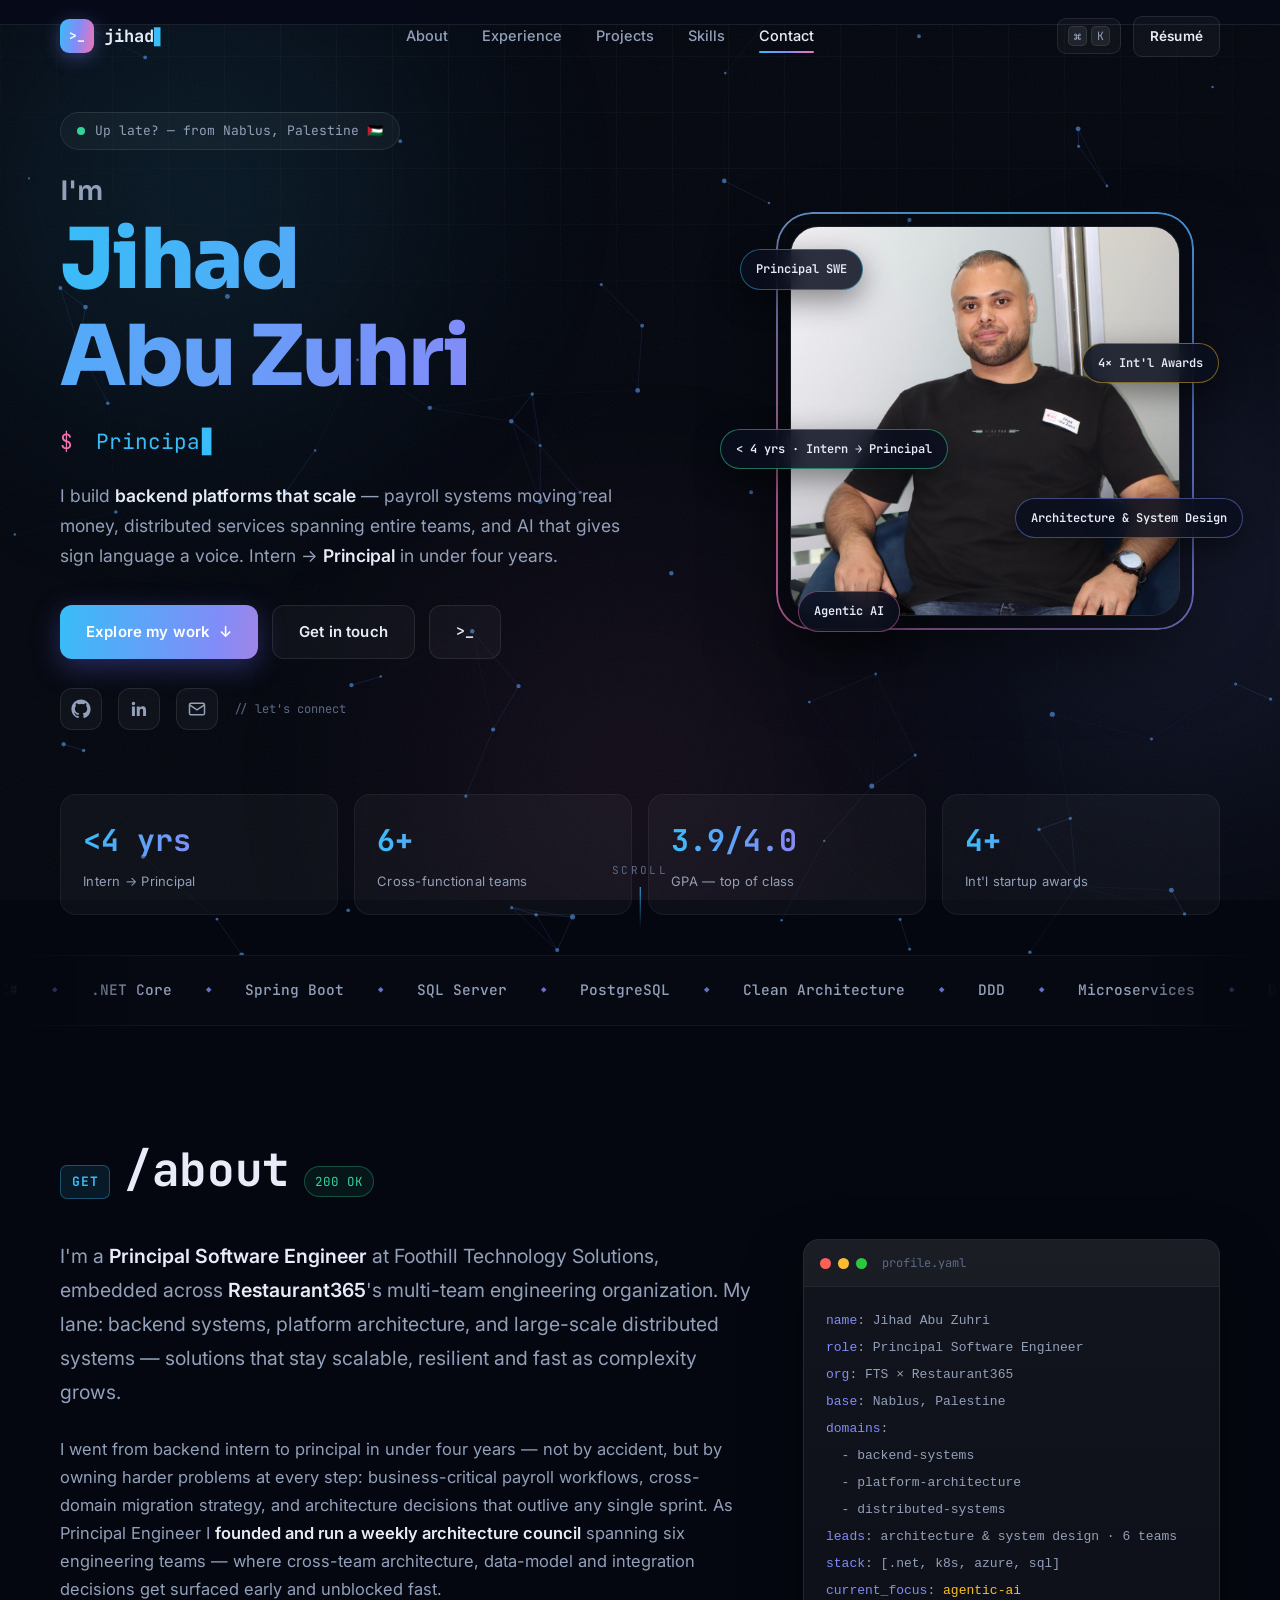
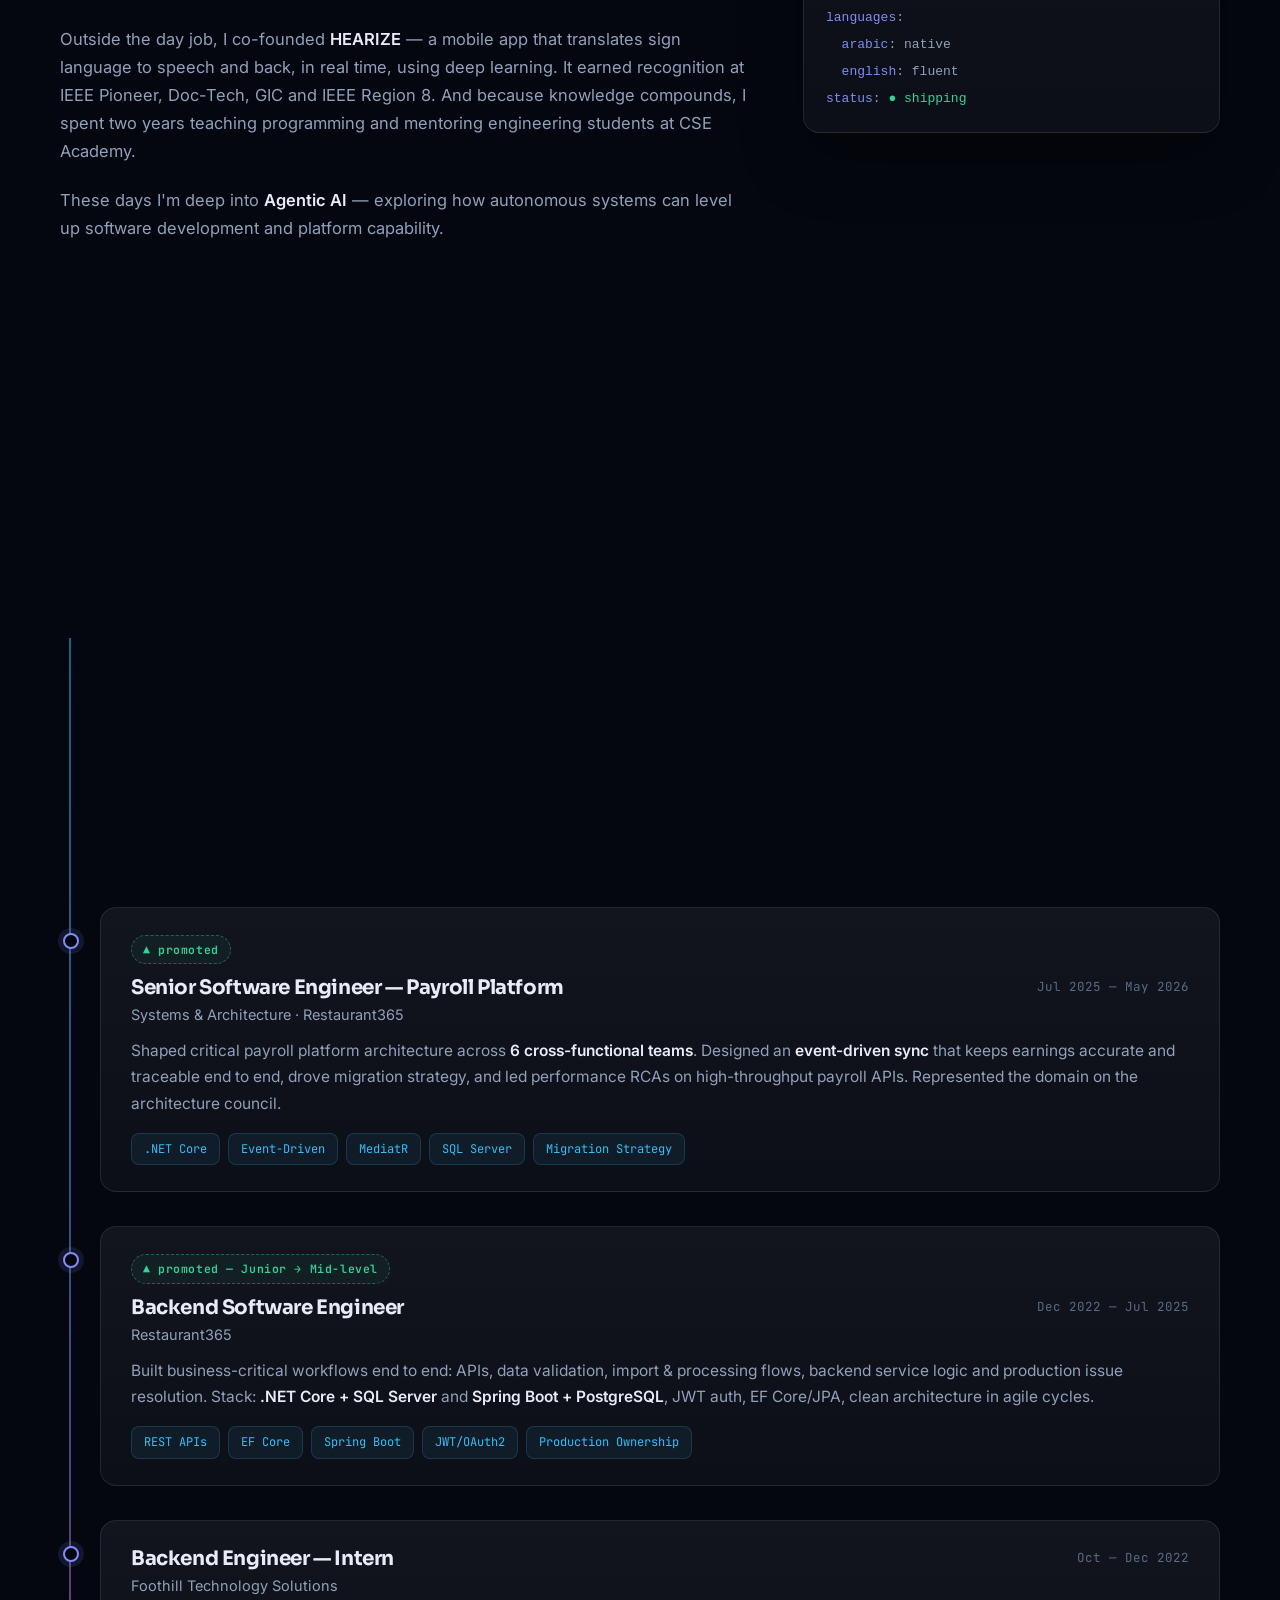
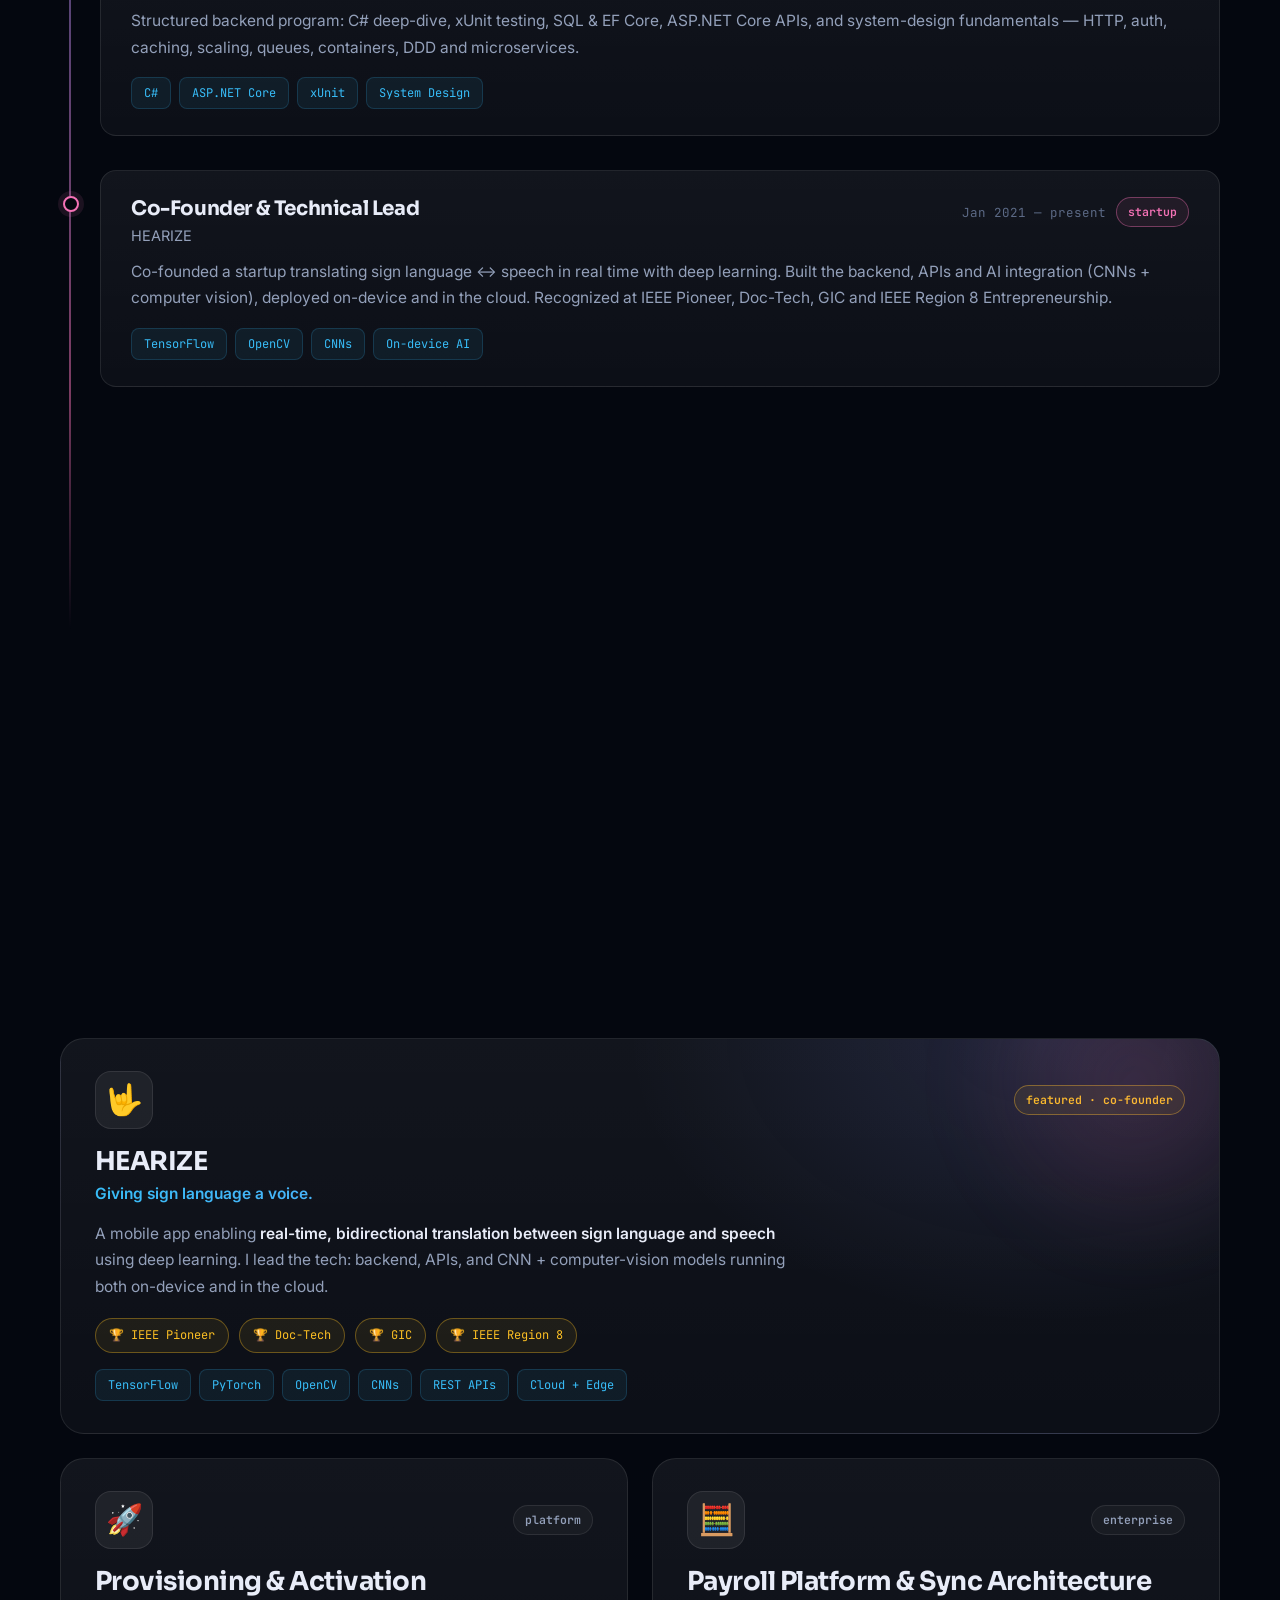
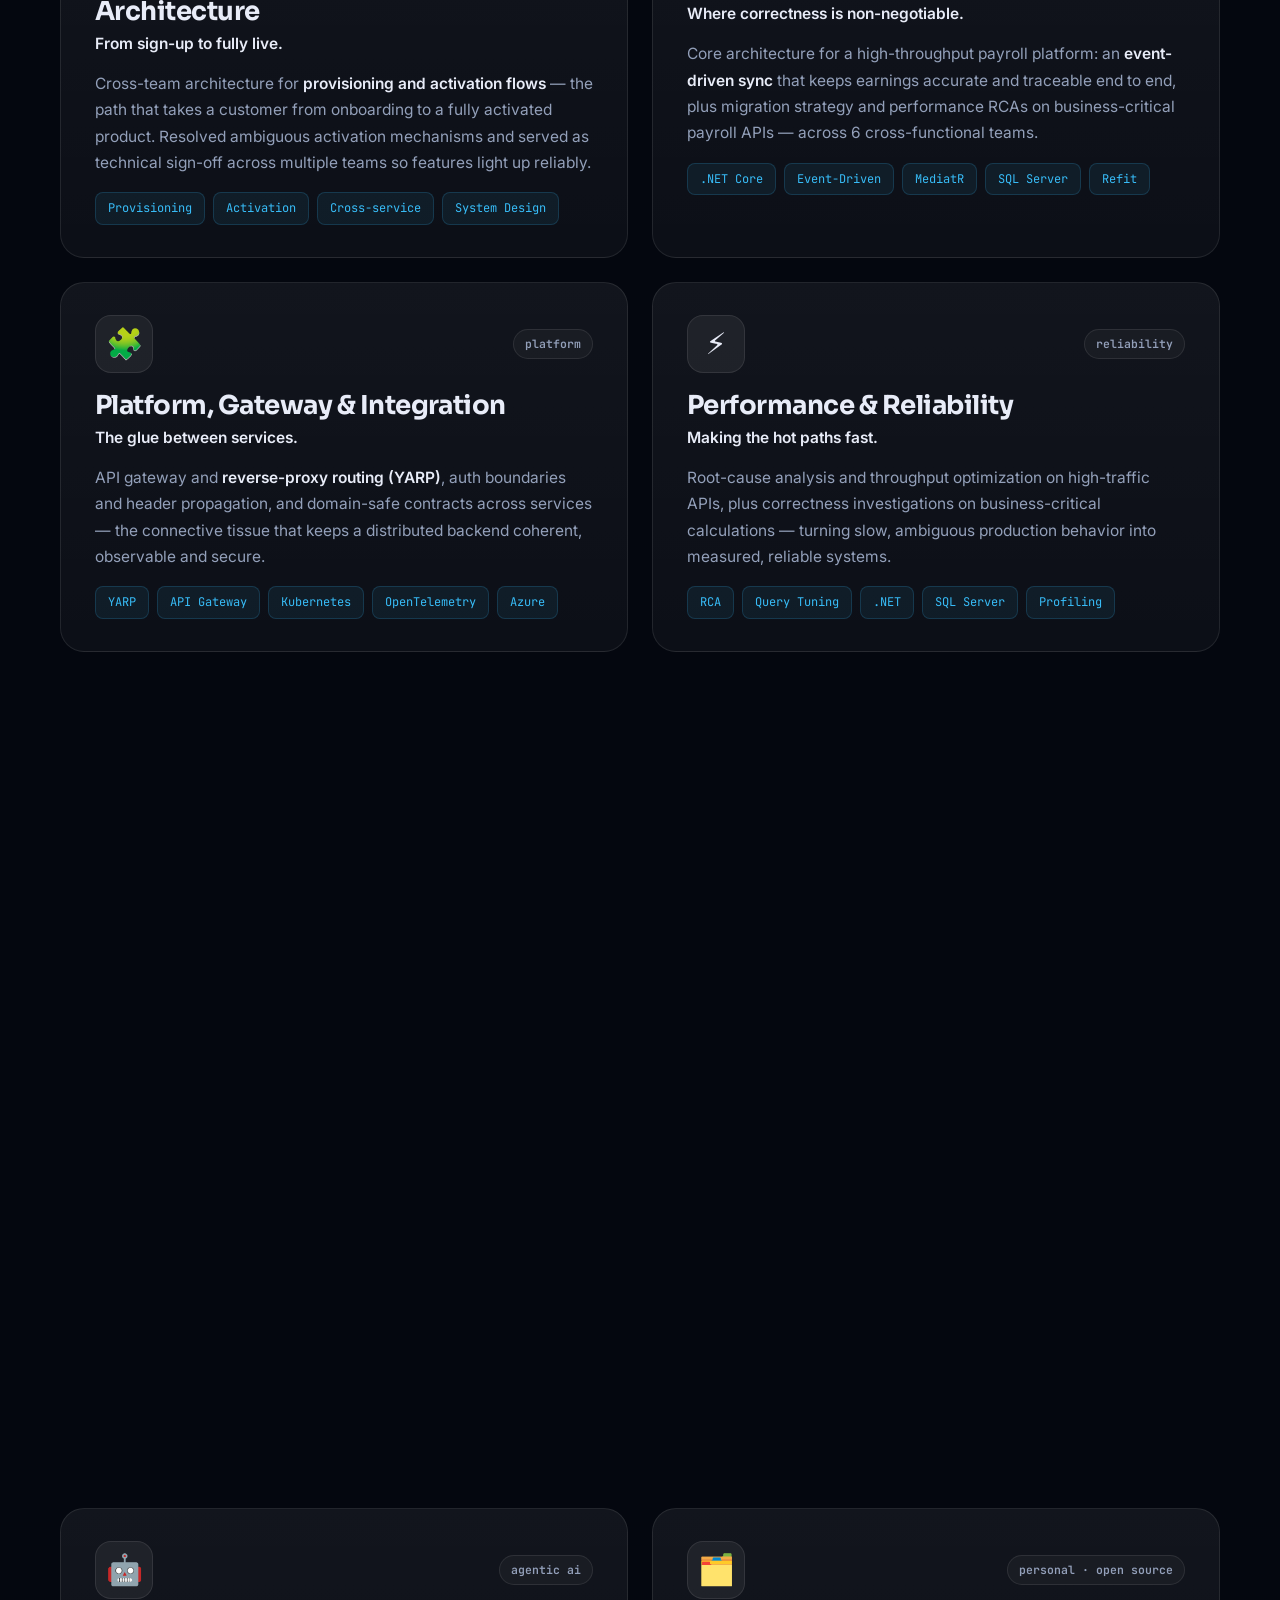
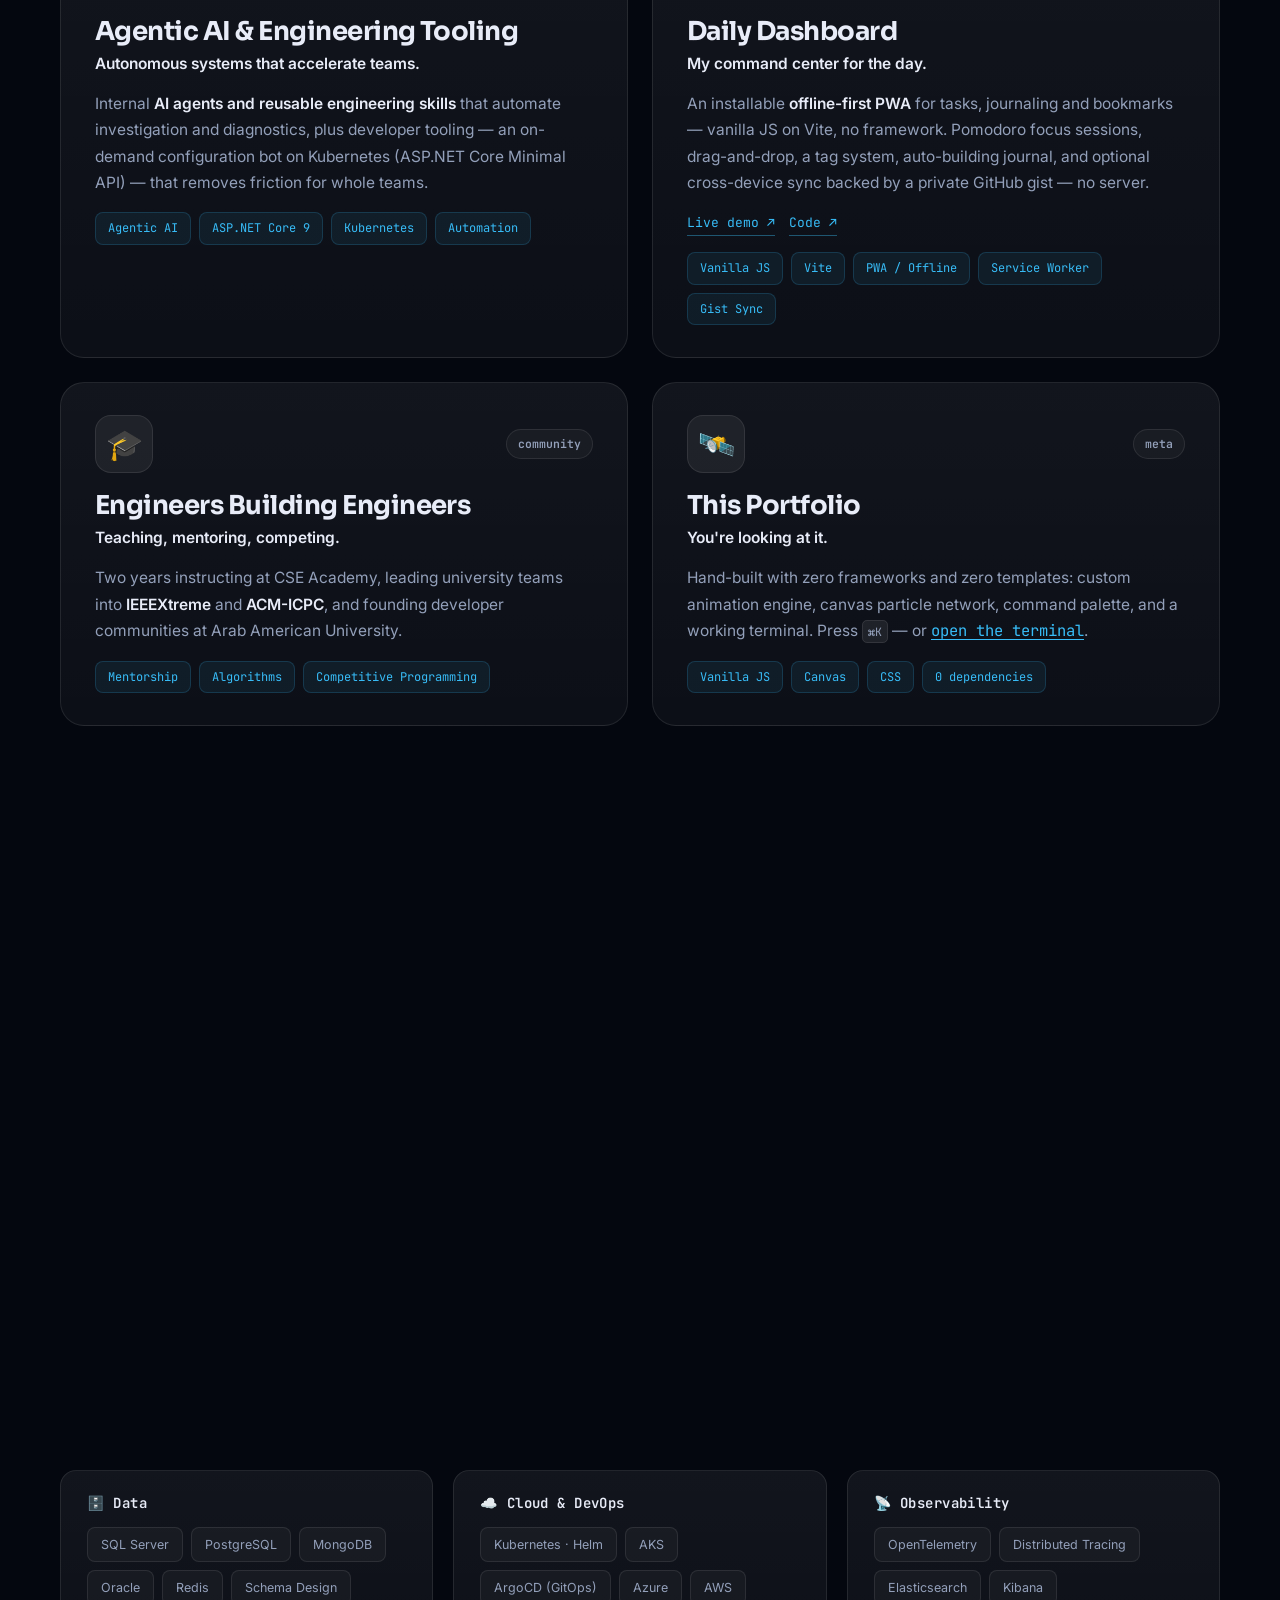
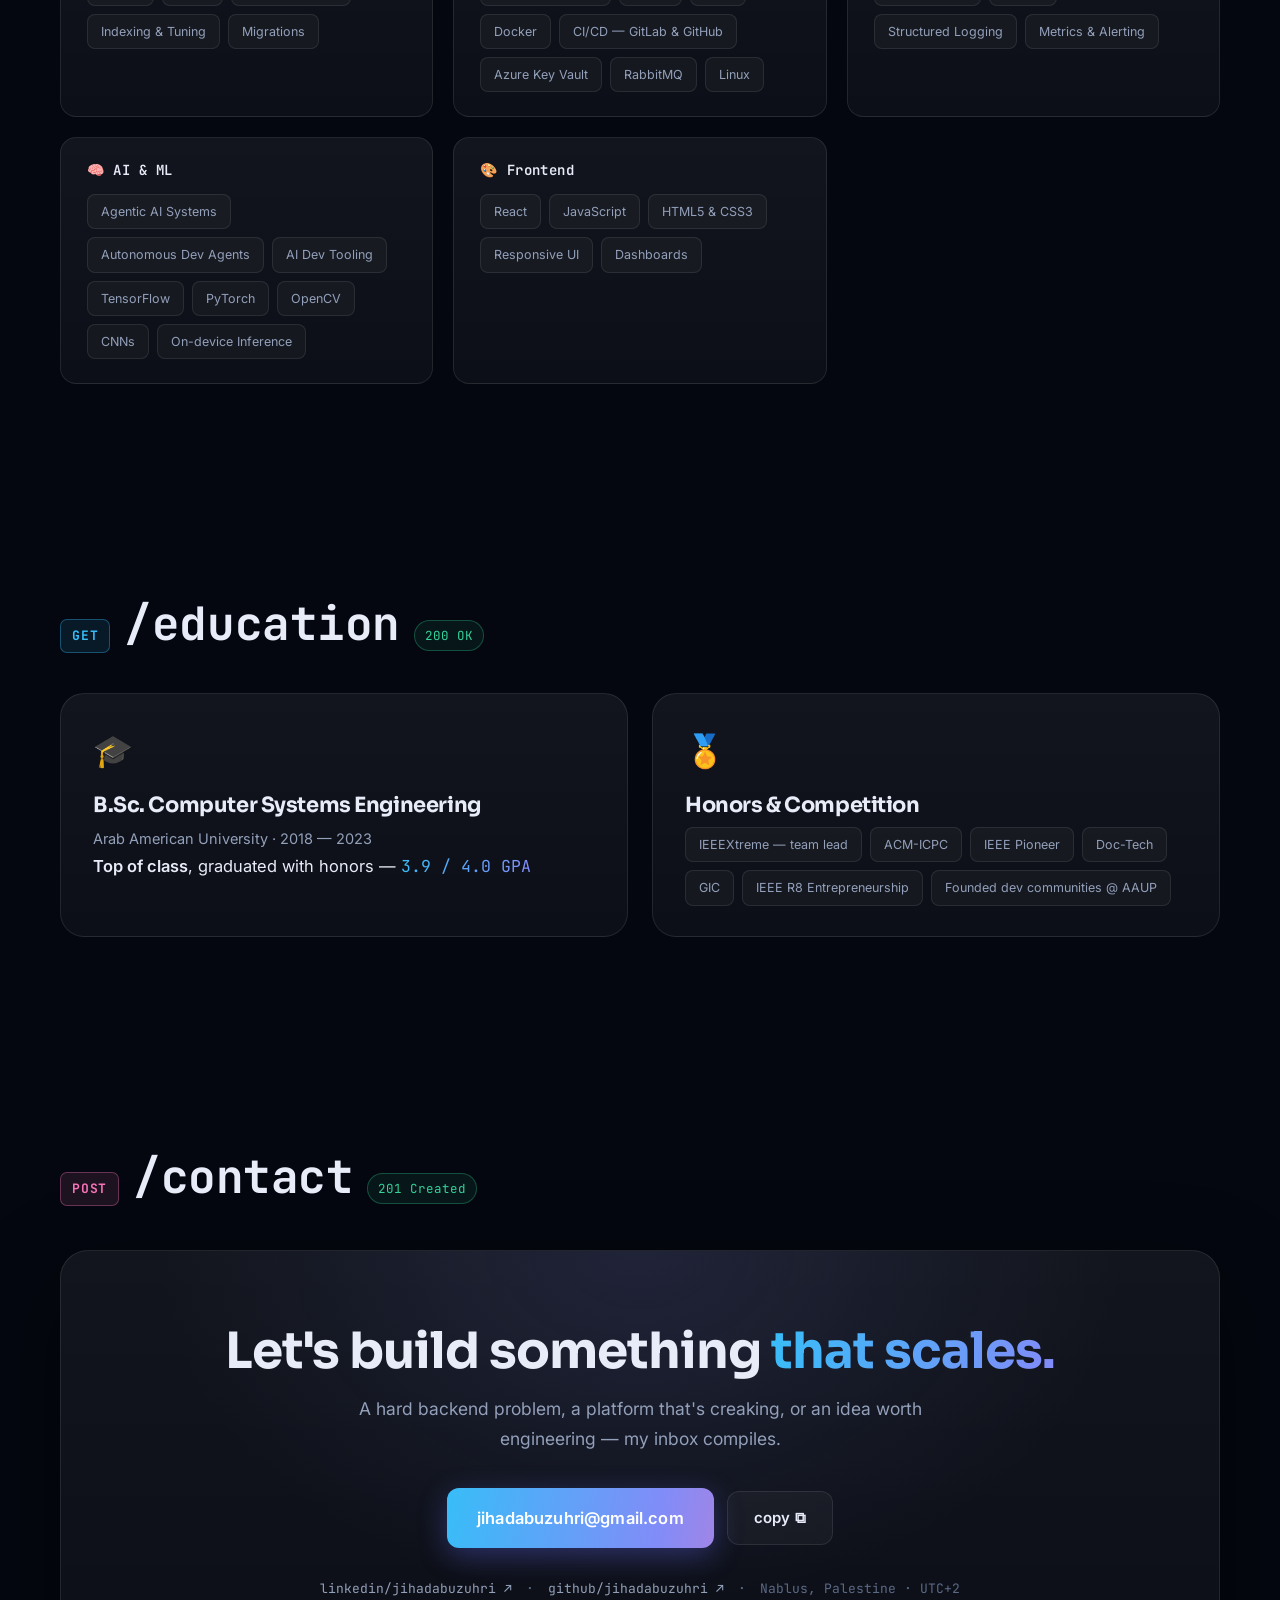
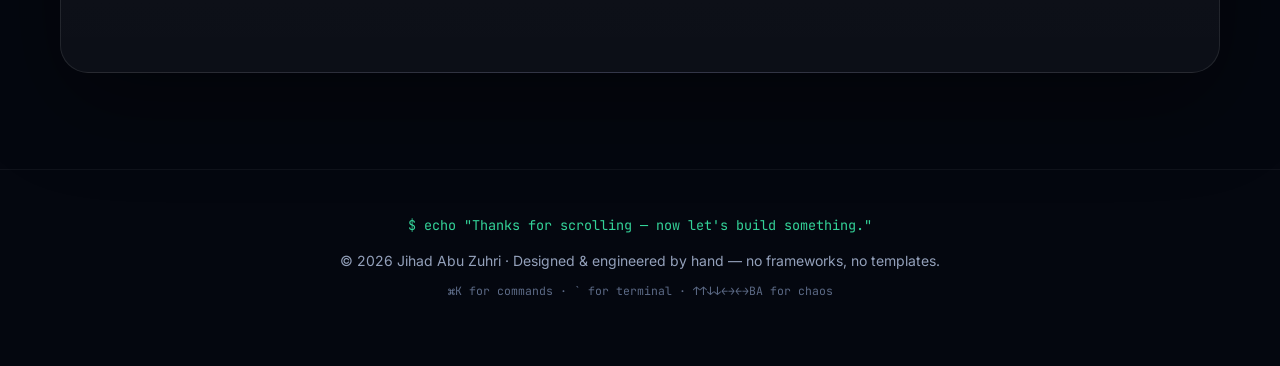
==== commit 34e0fcb3: "content: reorder Provisioning card + soften hero verb - Move 'Provisioning & Activation Architecture" ====
--- a/index.html
+++ b/index.html
@@ -131,7 +131,7 @@
           </p>
 
           <p class="hero-pitch reveal">
-            I architect <strong>backend platforms that scale</strong> — payroll systems moving real money,
+            I build <strong>backend platforms that scale</strong> — payroll systems moving real money,
             distributed services spanning entire teams, and AI that gives sign language a voice.
             Intern → <strong>Principal</strong> in under four years.
           </p>
@@ -459,6 +459,23 @@
 
           <article class="project reveal" data-tilt>
             <div class="project-top">
+              <span class="project-icon" aria-hidden="true">🚀</span>
+              <span class="tag mono">platform</span>
+            </div>
+            <h3>Provisioning &amp; Activation Architecture</h3>
+            <p class="project-tagline">From sign-up to fully live.</p>
+            <p>
+              Cross-team architecture for <strong>provisioning and activation flows</strong> — the path that takes a
+              customer from onboarding to a fully activated product. Resolved ambiguous activation mechanisms and
+              served as technical sign-off across multiple teams so features light up reliably.
+            </p>
+            <ul class="tag-row mono">
+              <li>Provisioning</li><li>Activation</li><li>Cross-service</li><li>System Design</li>
+            </ul>
+          </article>
+
+          <article class="project reveal" data-tilt>
+            <div class="project-top">
               <span class="project-icon" aria-hidden="true">🧮</span>
               <span class="tag mono">enterprise</span>
             </div>
@@ -571,23 +588,6 @@
             </p>
             <ul class="tag-row mono">
               <li>React</li><li>Design System</li><li>Widget Contracts</li><li>Frontend Platform</li>
-            </ul>
-          </article>
-
-          <article class="project reveal" data-tilt>
-            <div class="project-top">
-              <span class="project-icon" aria-hidden="true">🚀</span>
-              <span class="tag mono">platform</span>
-            </div>
-            <h3>Provisioning &amp; Activation Architecture</h3>
-            <p class="project-tagline">From sign-up to fully live.</p>
-            <p>
-              Cross-team architecture for <strong>provisioning and activation flows</strong> — the path that takes a
-              customer from onboarding to a fully activated product. Resolved ambiguous activation mechanisms and
-              served as technical sign-off across multiple teams so features light up reliably.
-            </p>
-            <ul class="tag-row mono">
-              <li>Provisioning</li><li>Activation</li><li>Cross-service</li><li>System Design</li>
             </ul>
           </article>
 
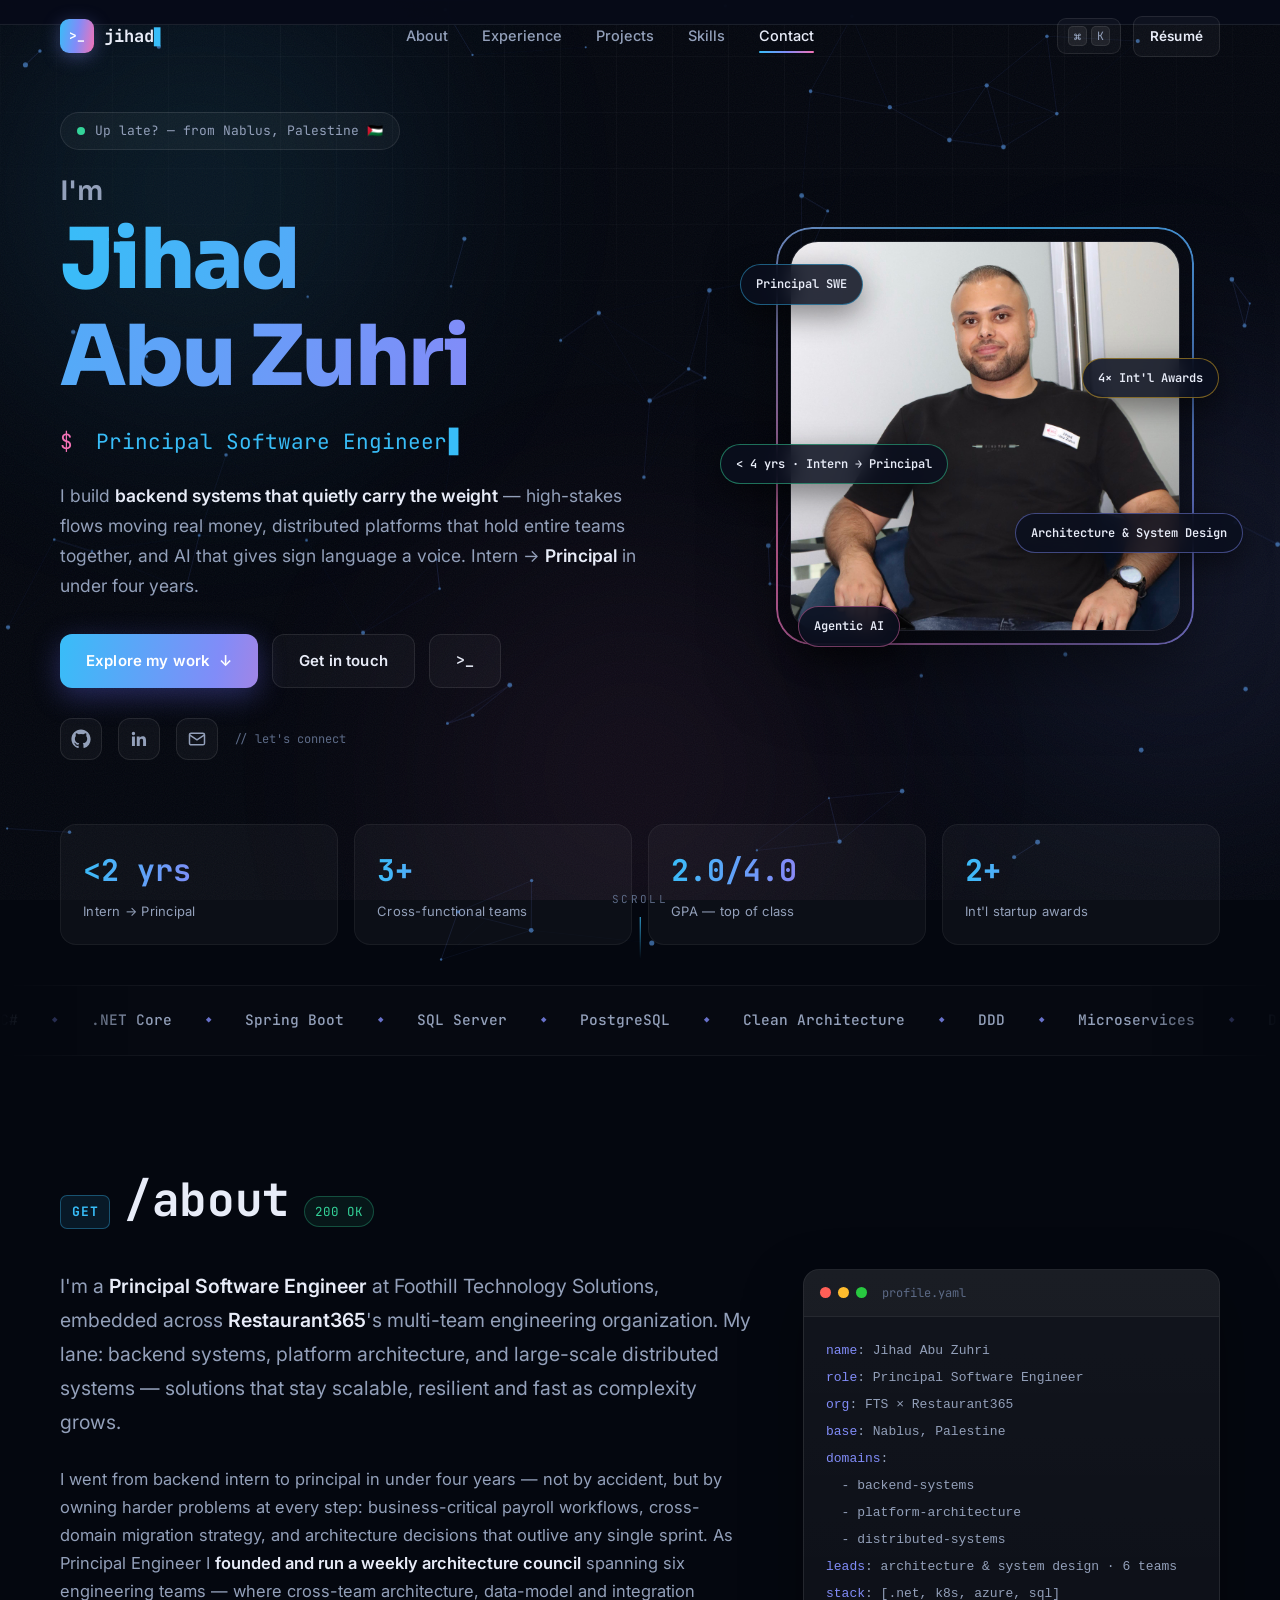
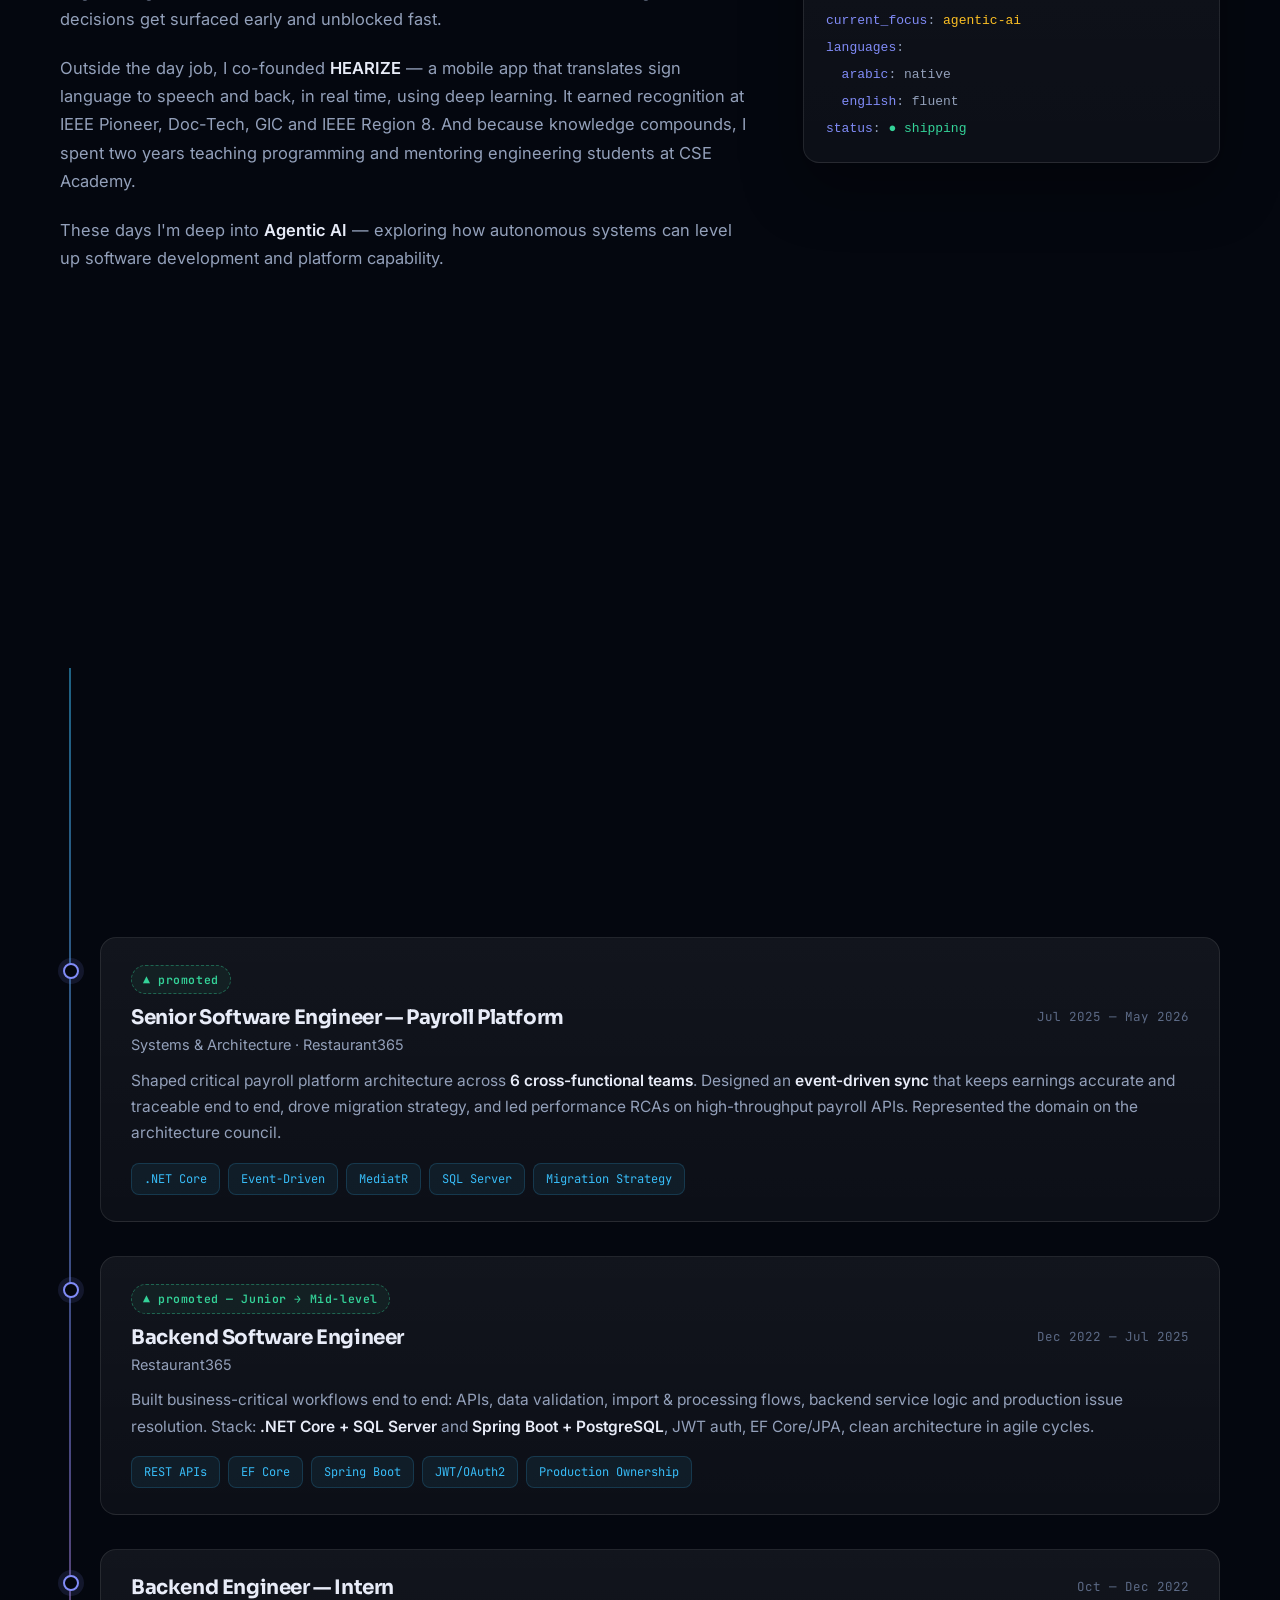
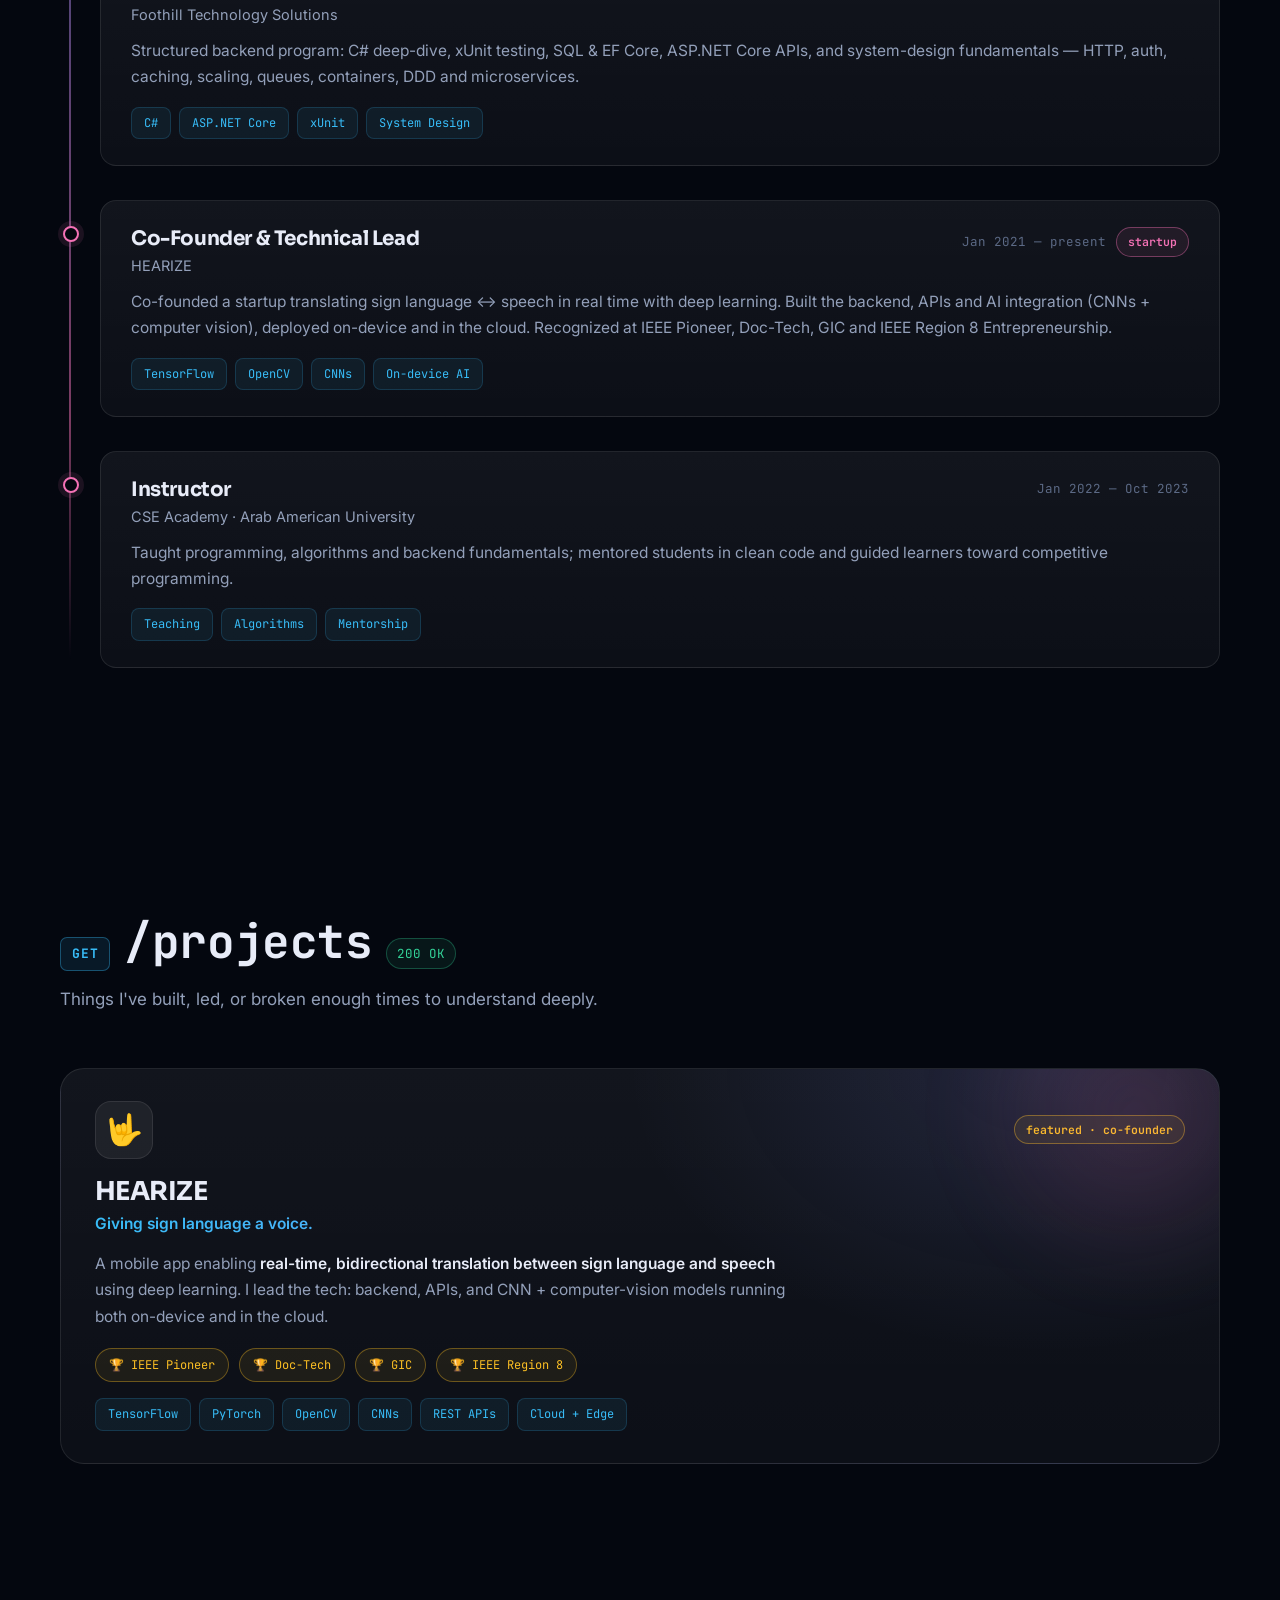
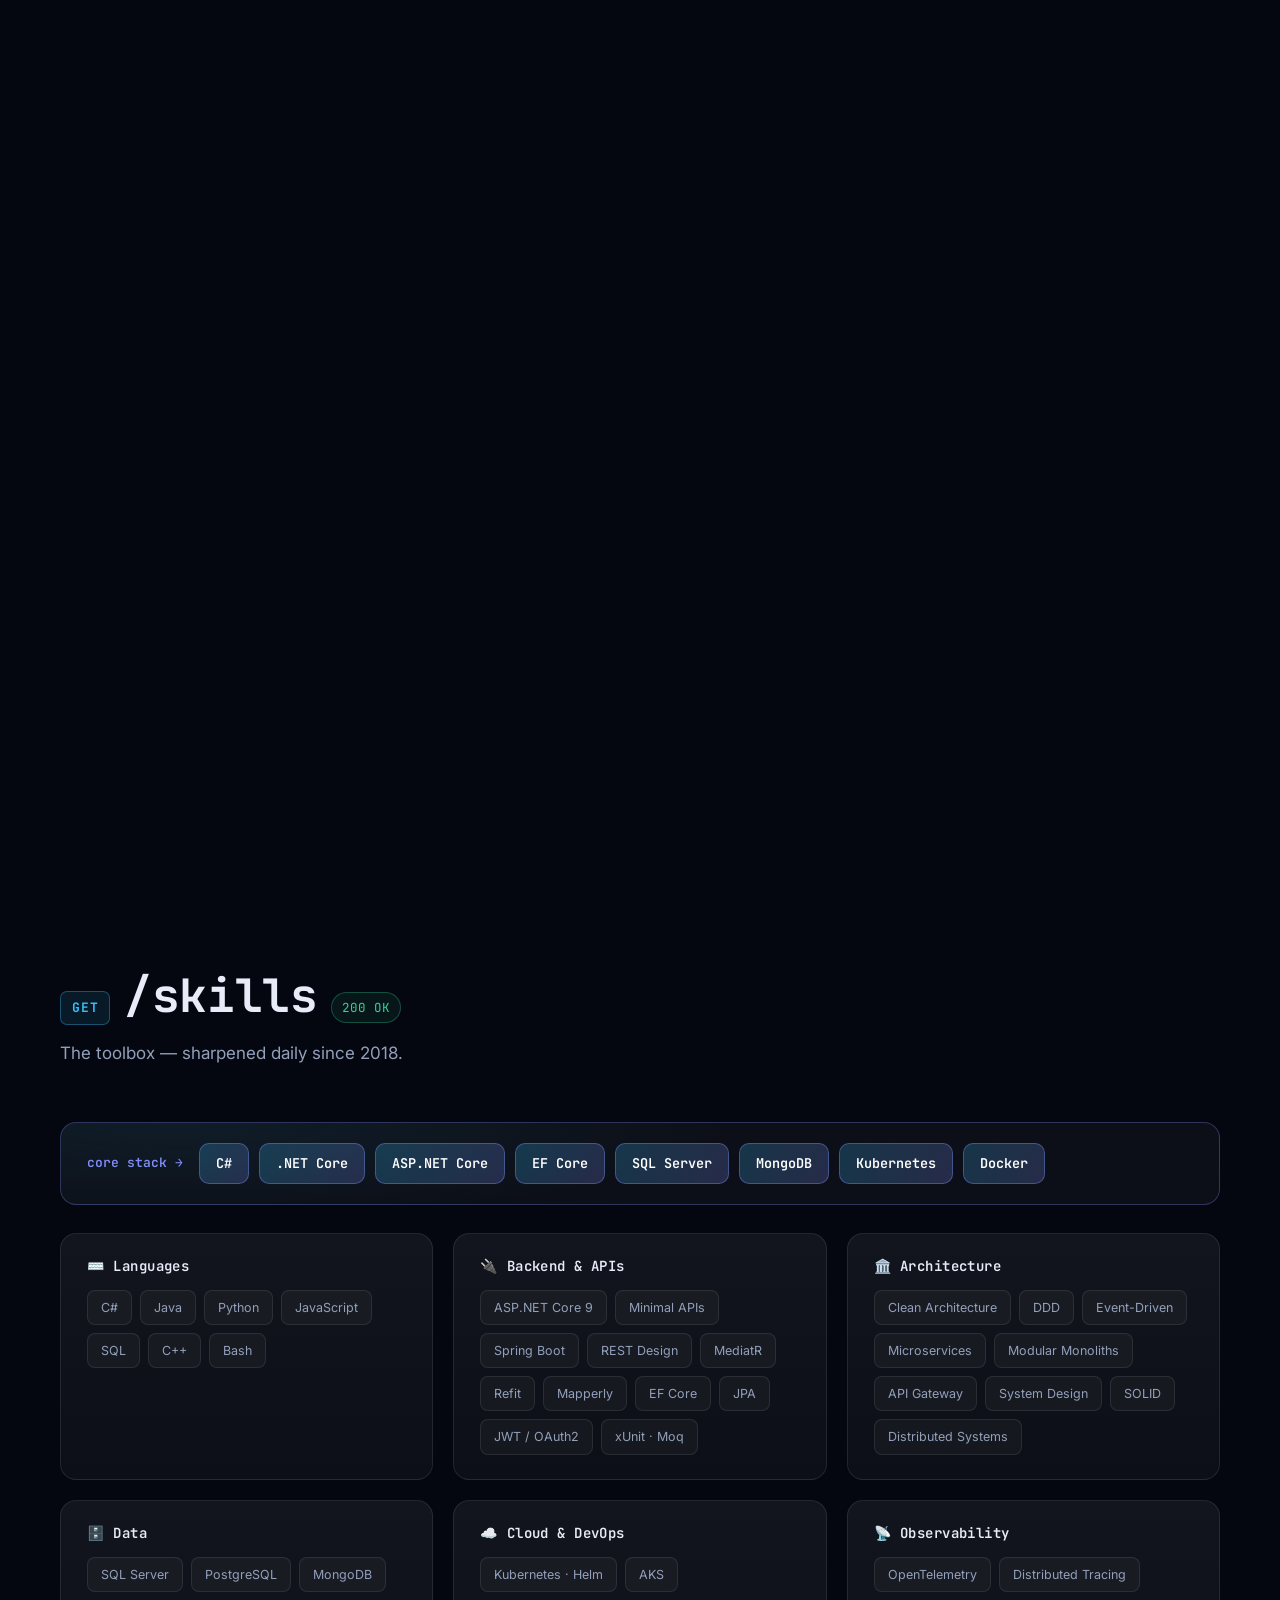
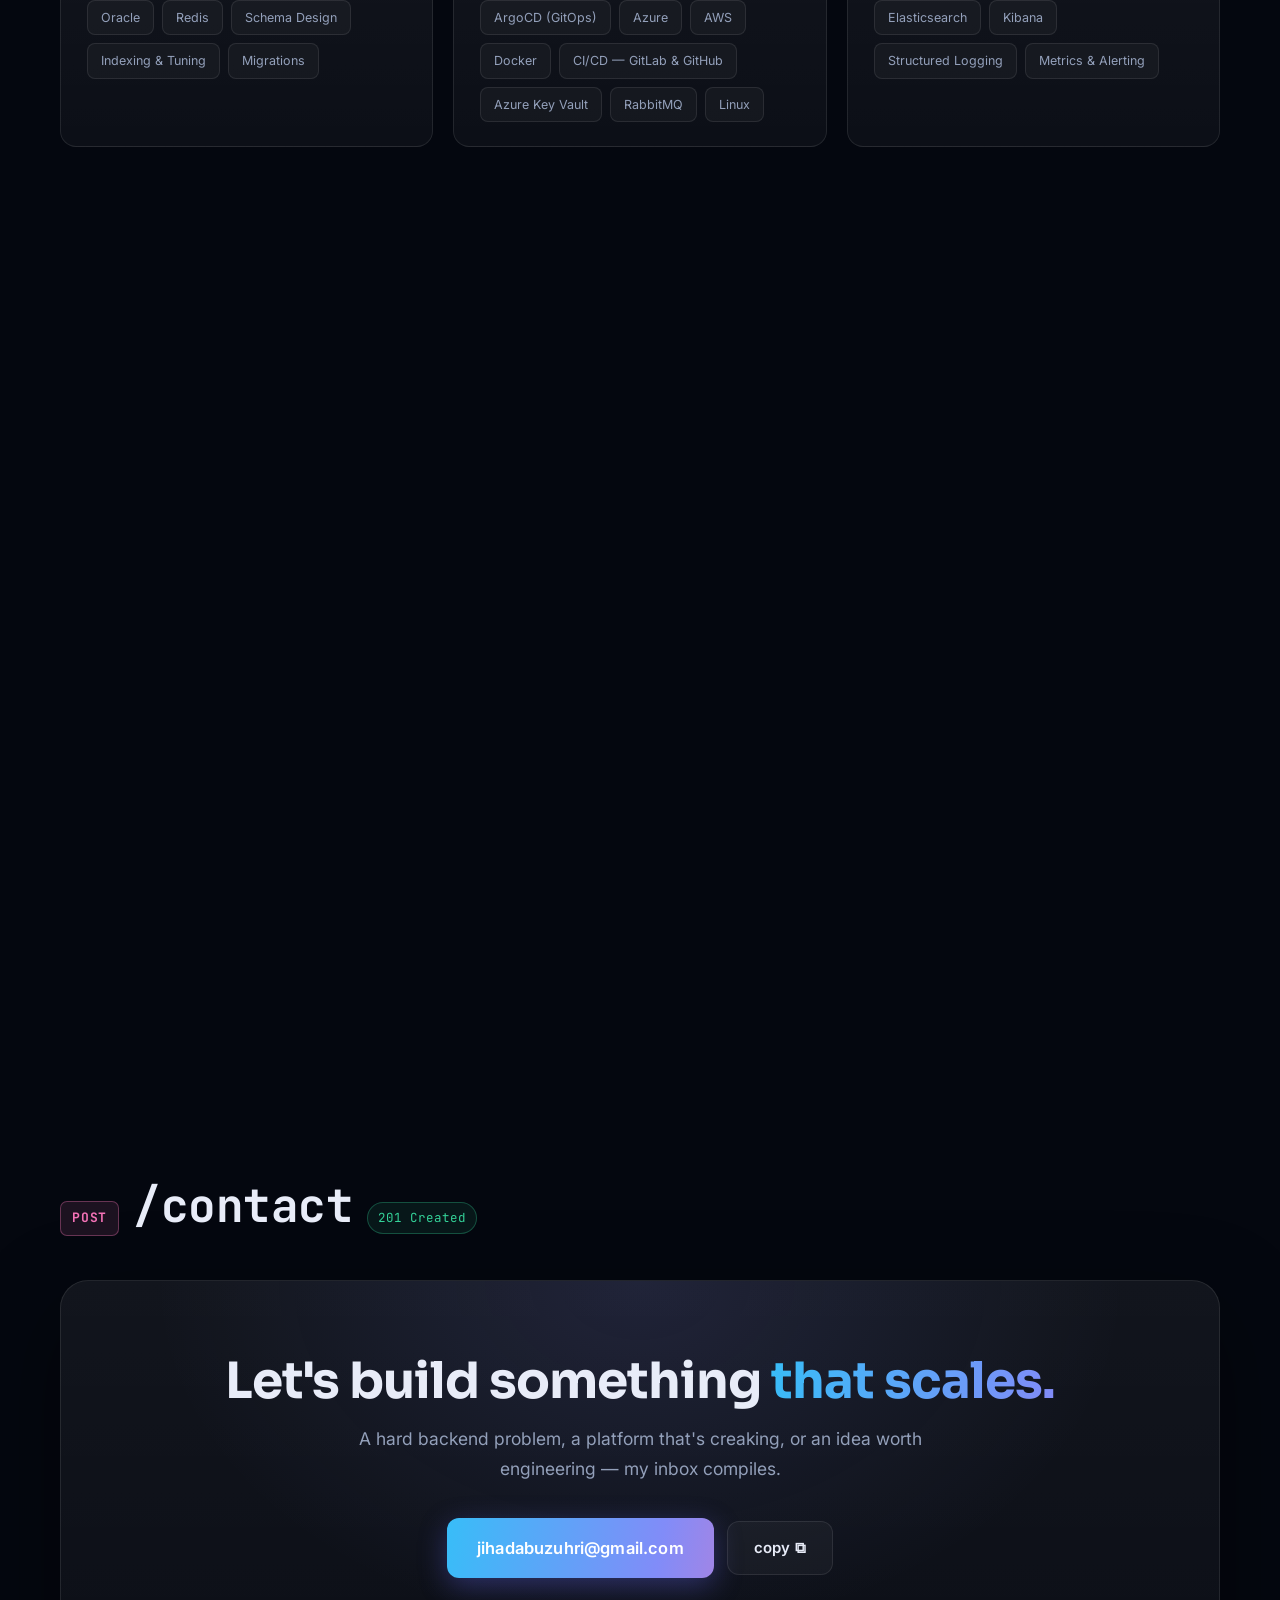
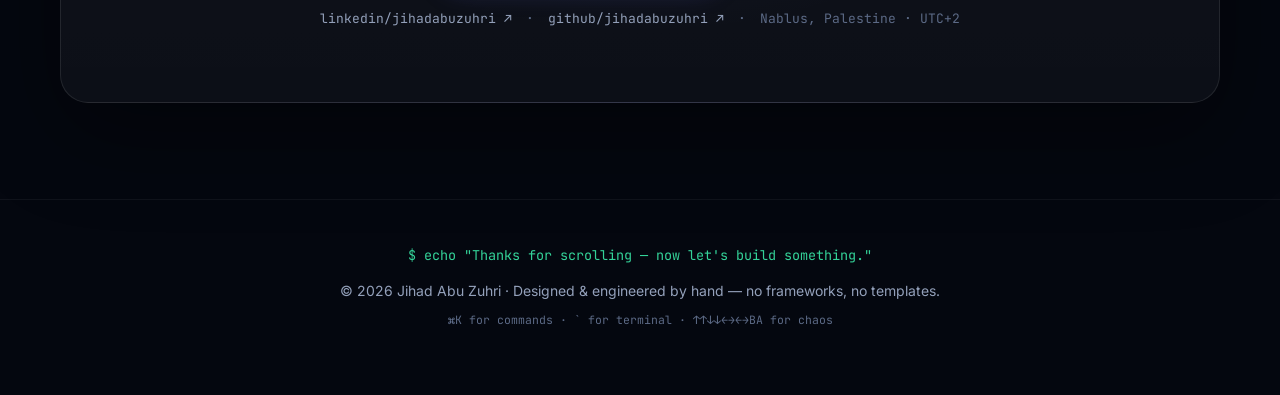
==== commit 3c669277: "content: rework hero pitch — remove 'payroll', more evocative 'I build backend systems that quietly " ====
--- a/index.html
+++ b/index.html
@@ -131,9 +131,9 @@
           </p>
 
           <p class="hero-pitch reveal">
-            I build <strong>backend platforms that scale</strong> — payroll systems moving real money,
-            distributed services spanning entire teams, and AI that gives sign language a voice.
-            Intern → <strong>Principal</strong> in under four years.
+            I build <strong>backend systems that quietly carry the weight</strong> — high-stakes flows moving
+            real money, distributed platforms that hold entire teams together, and AI that gives sign language
+            a voice. Intern → <strong>Principal</strong> in under four years.
           </p>
 
           <div class="hero-cta reveal">
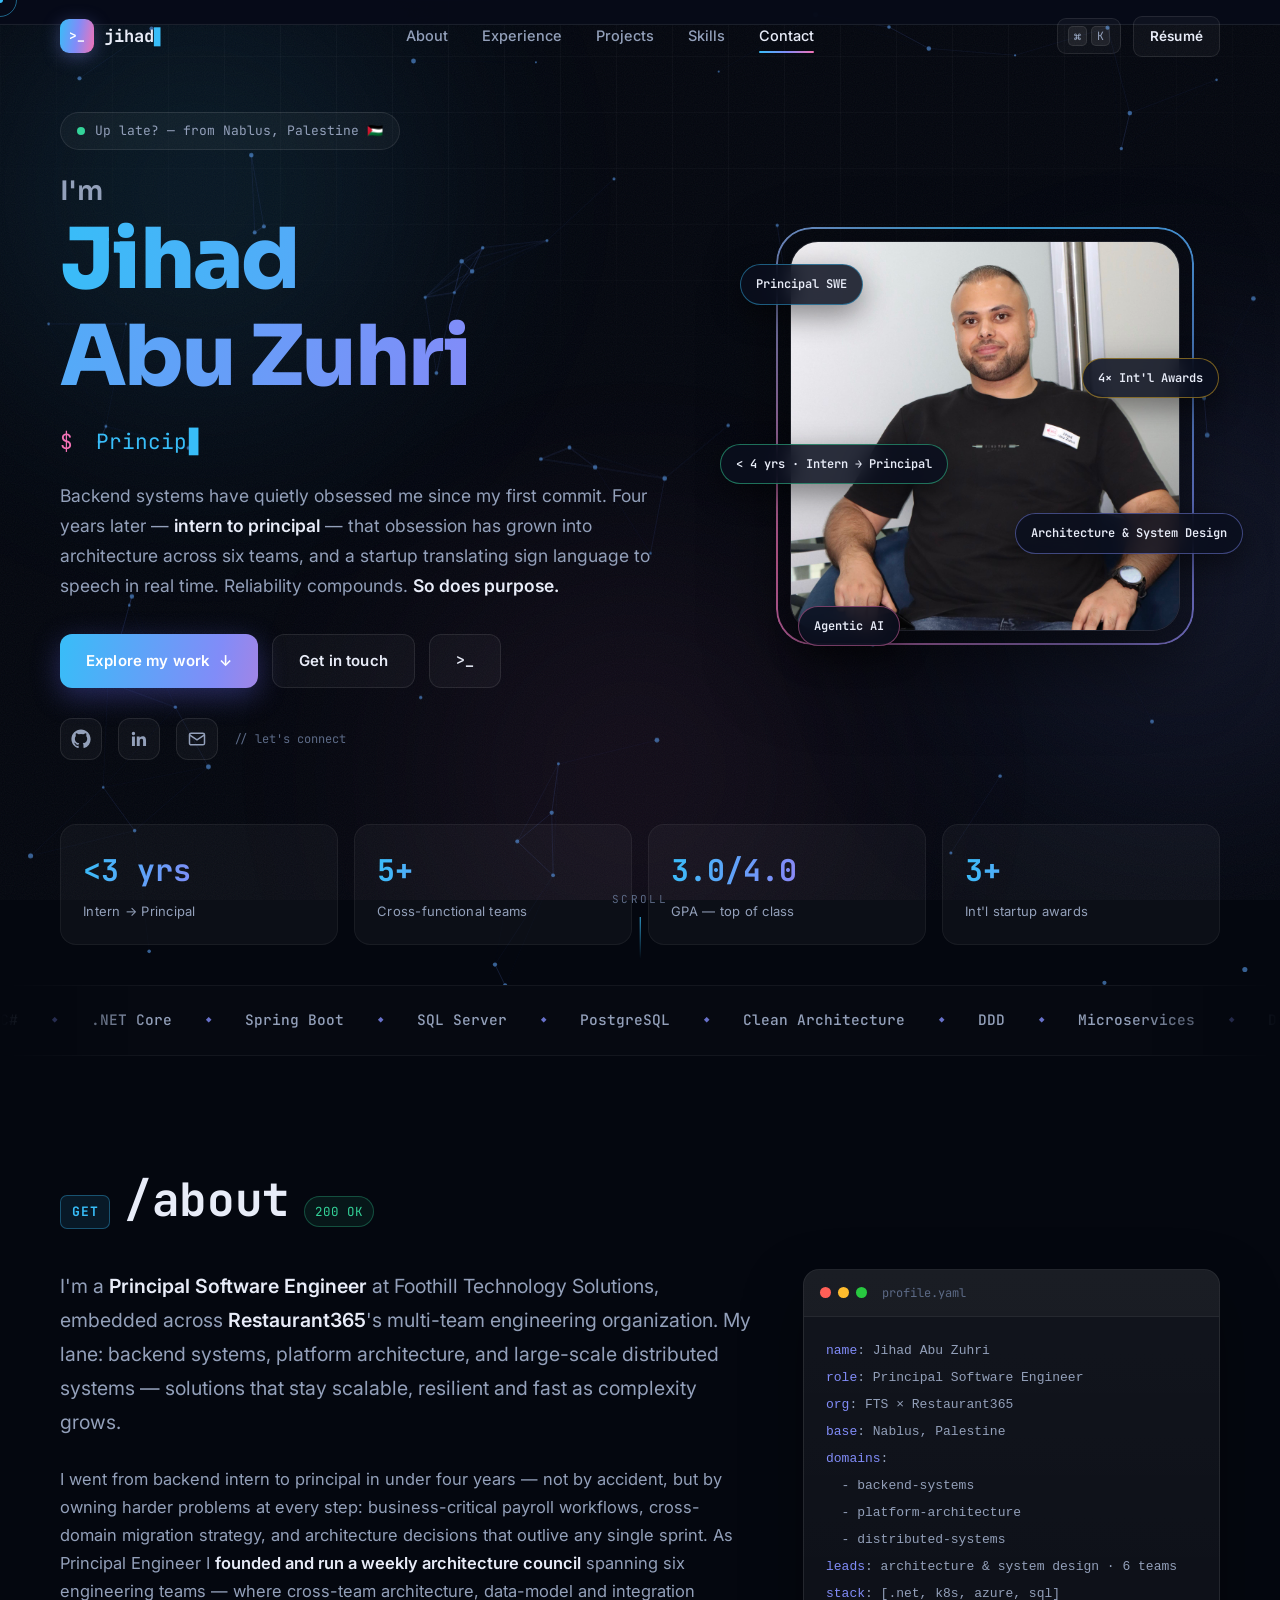
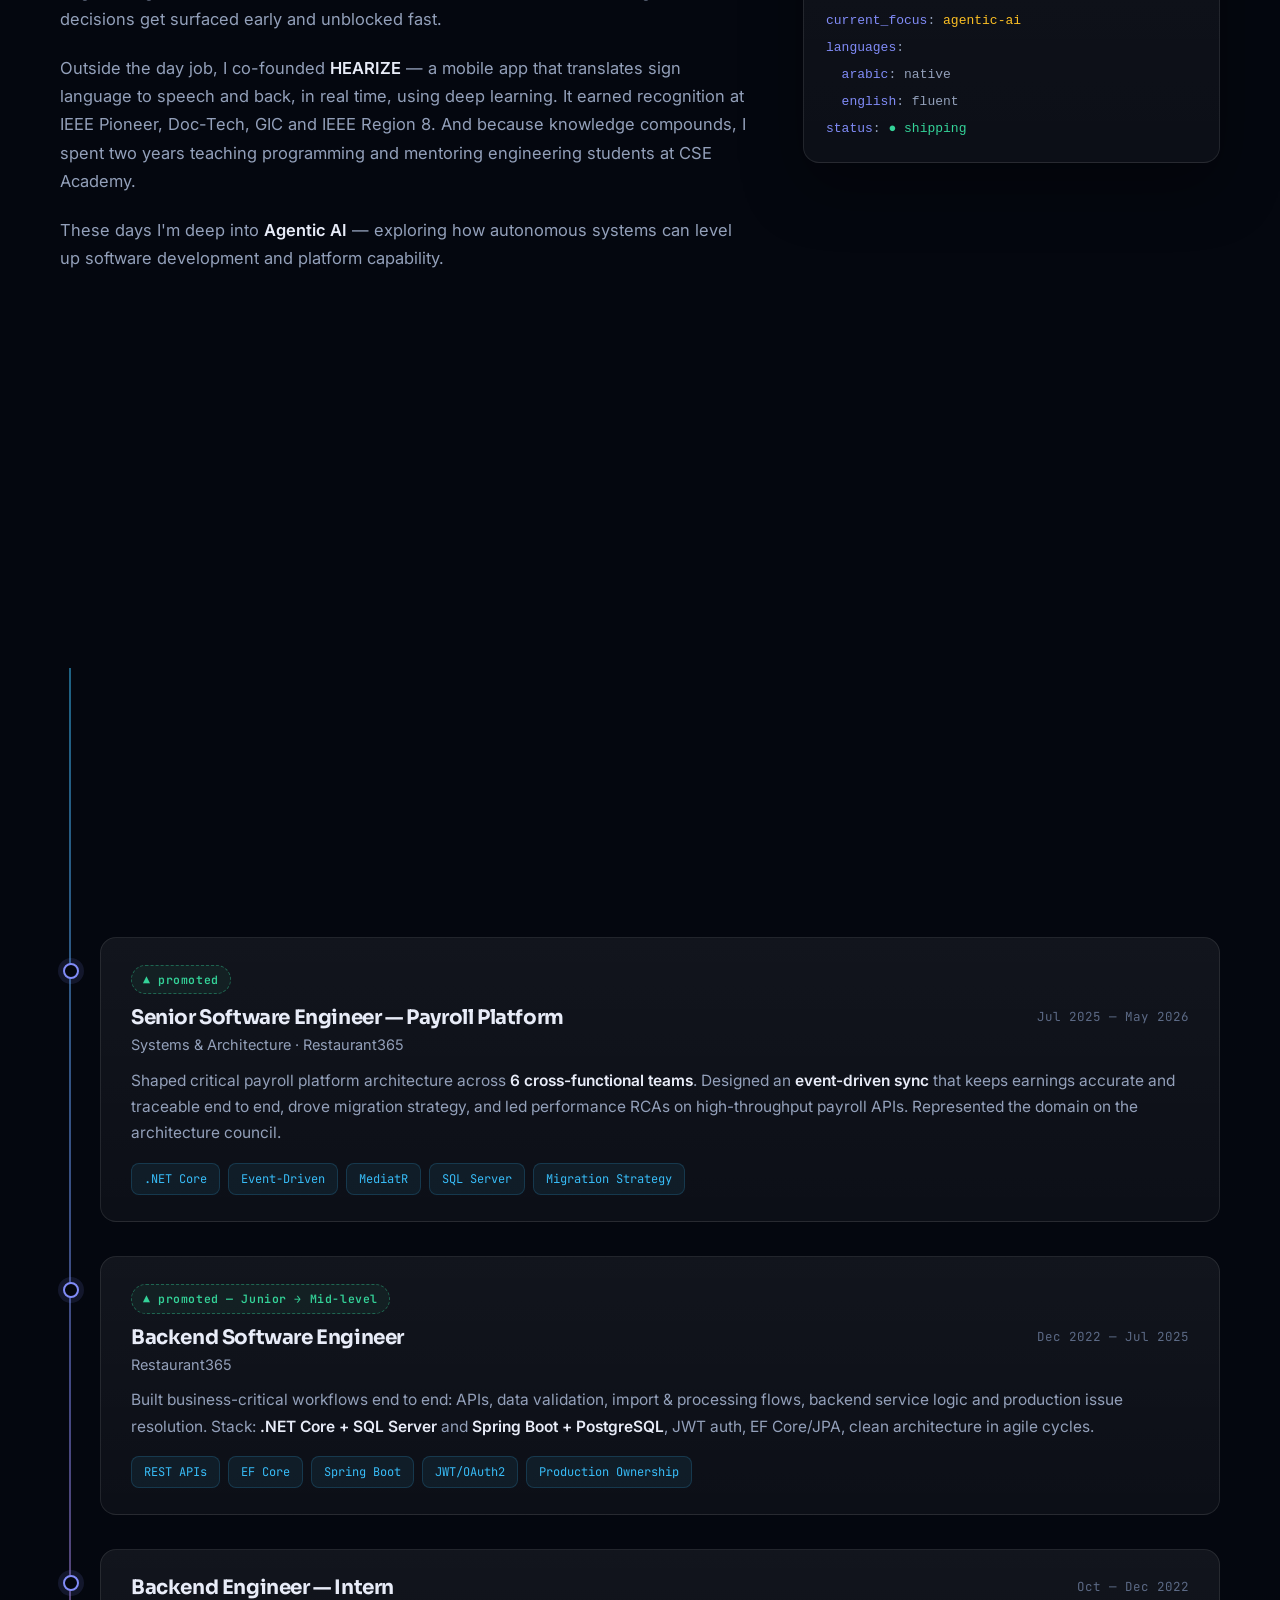
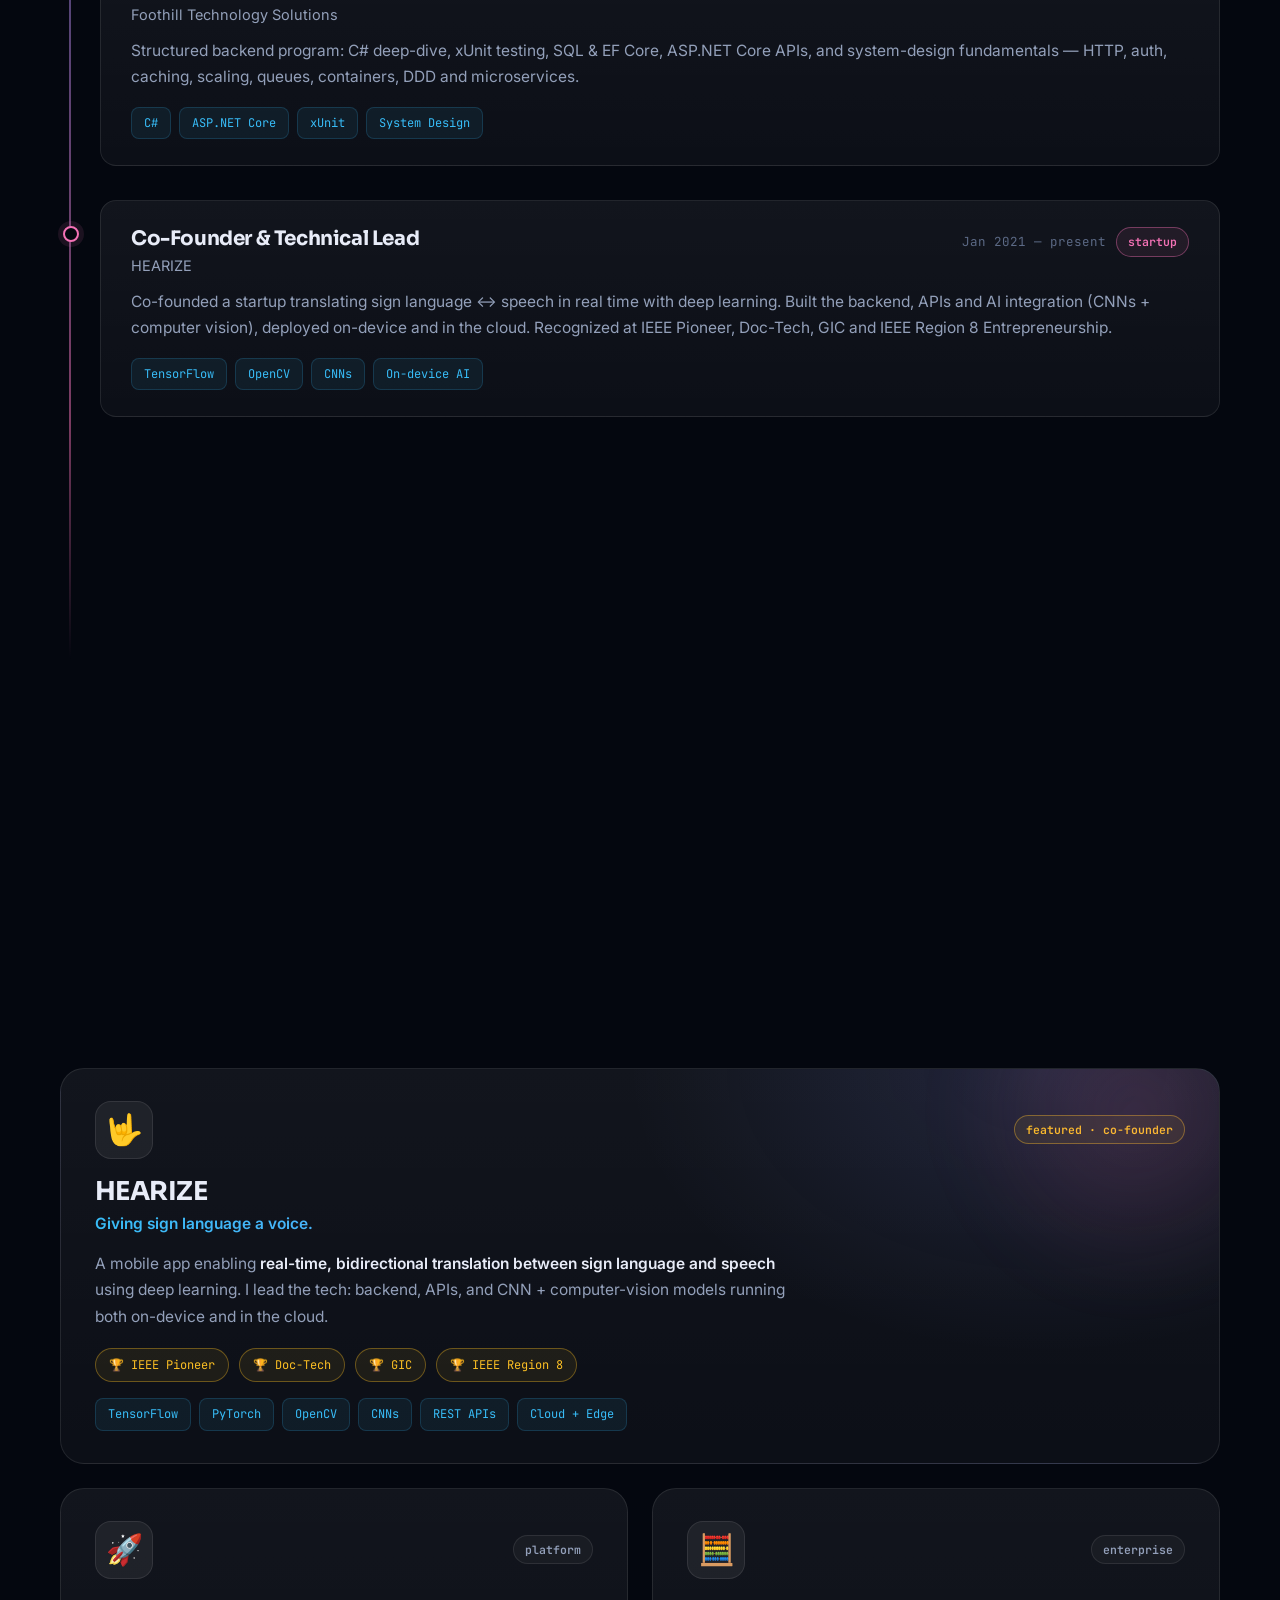
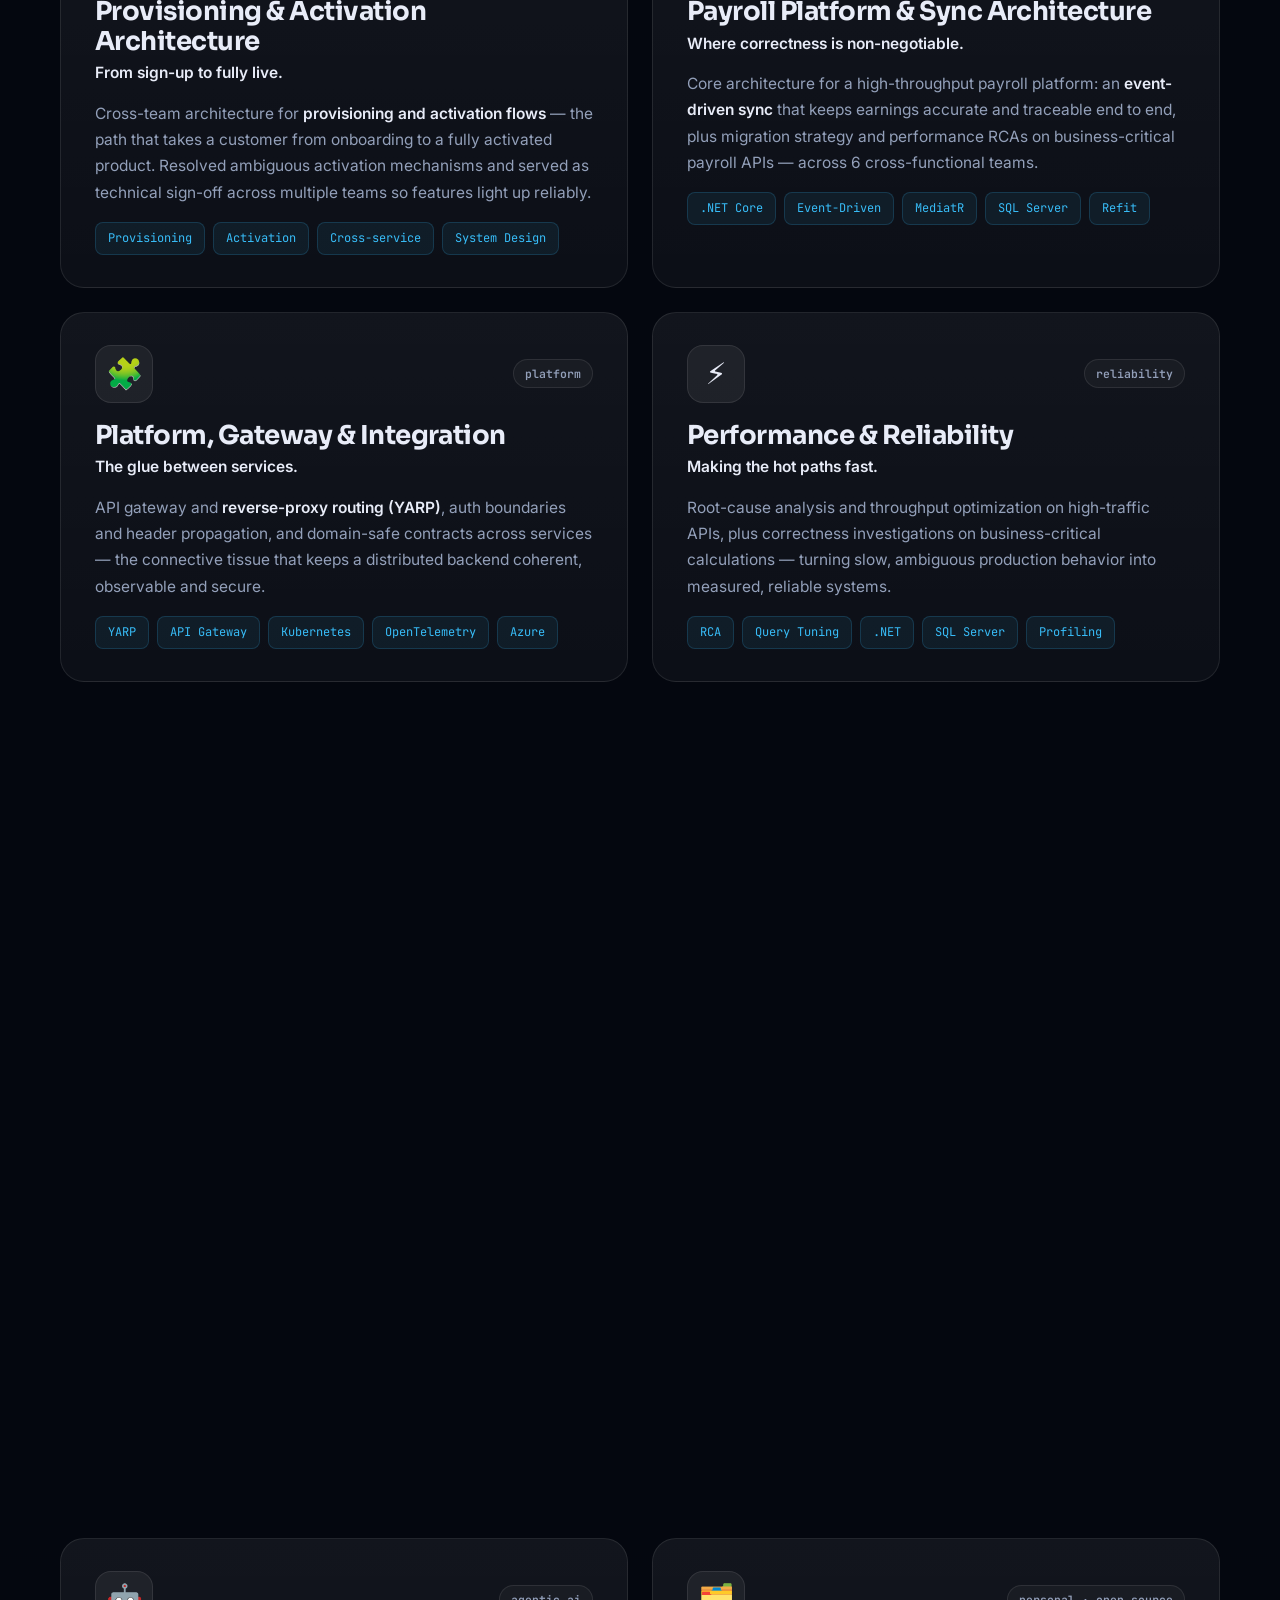
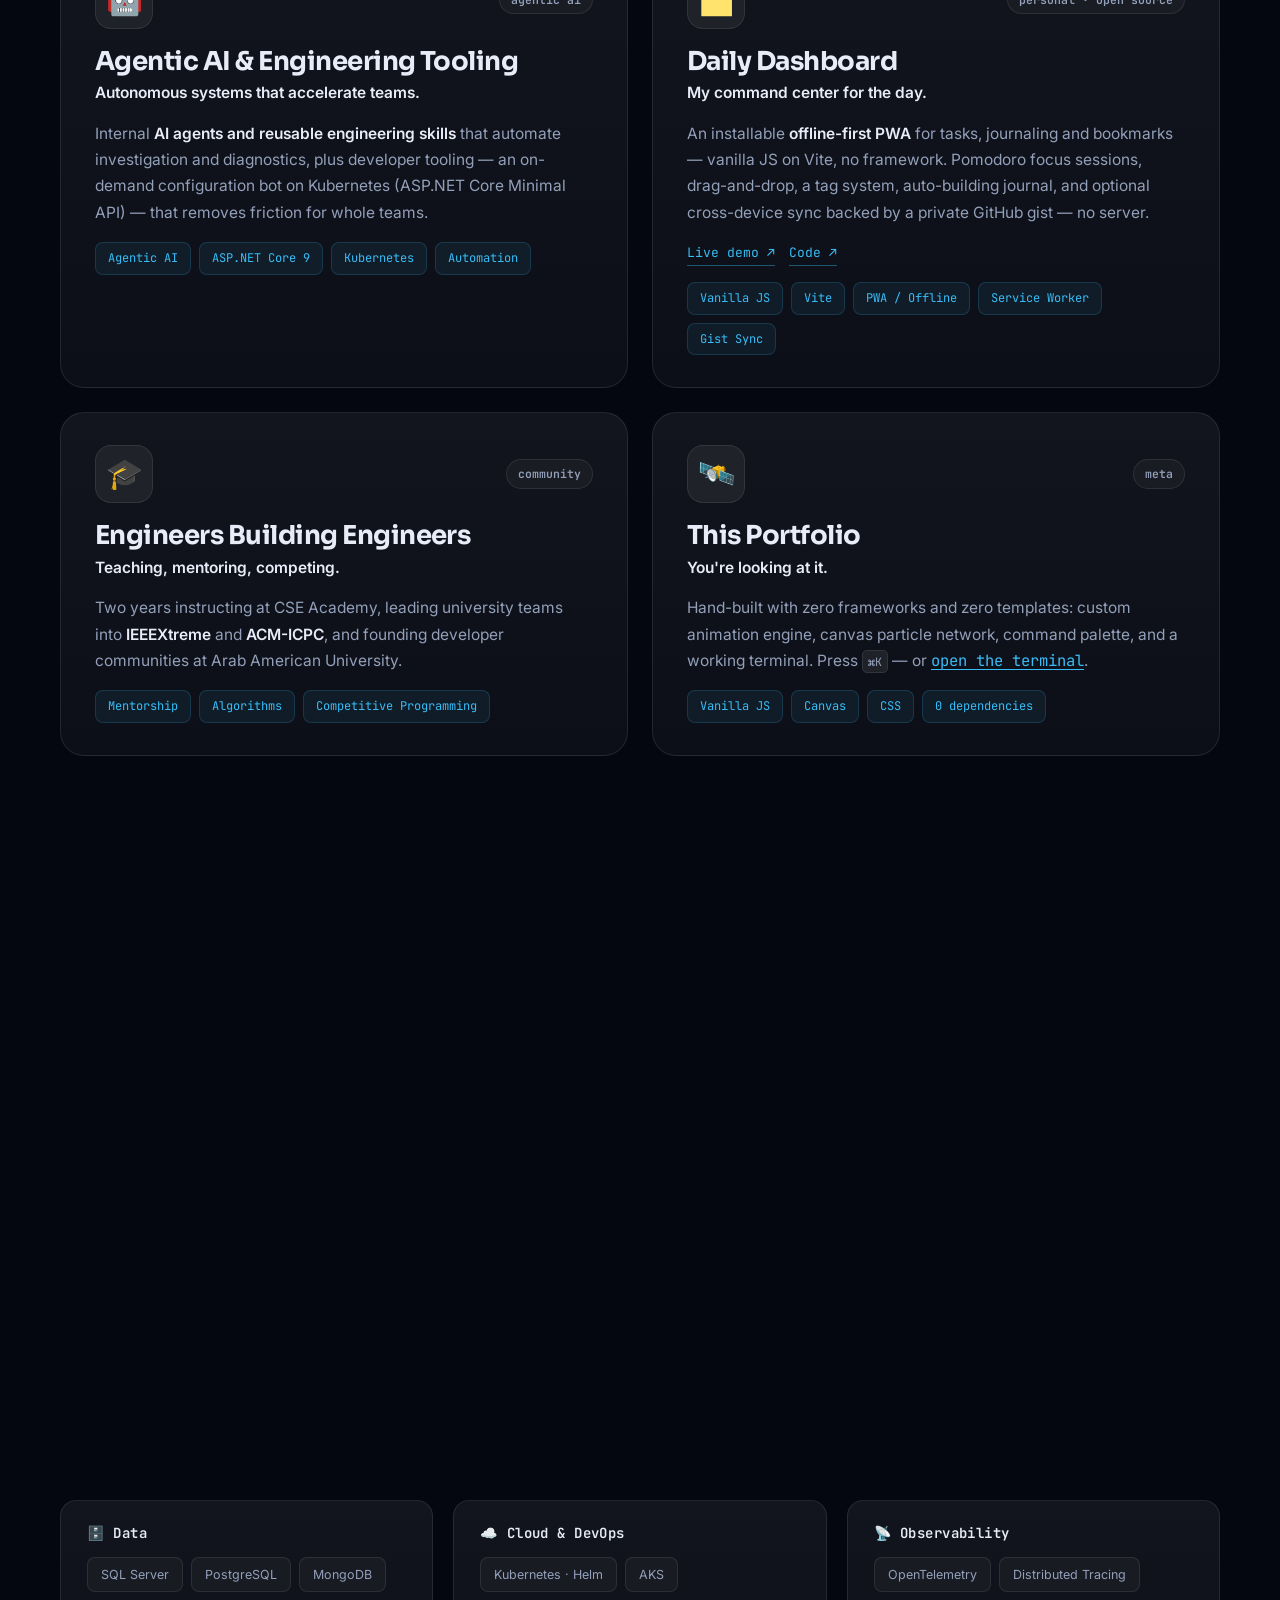
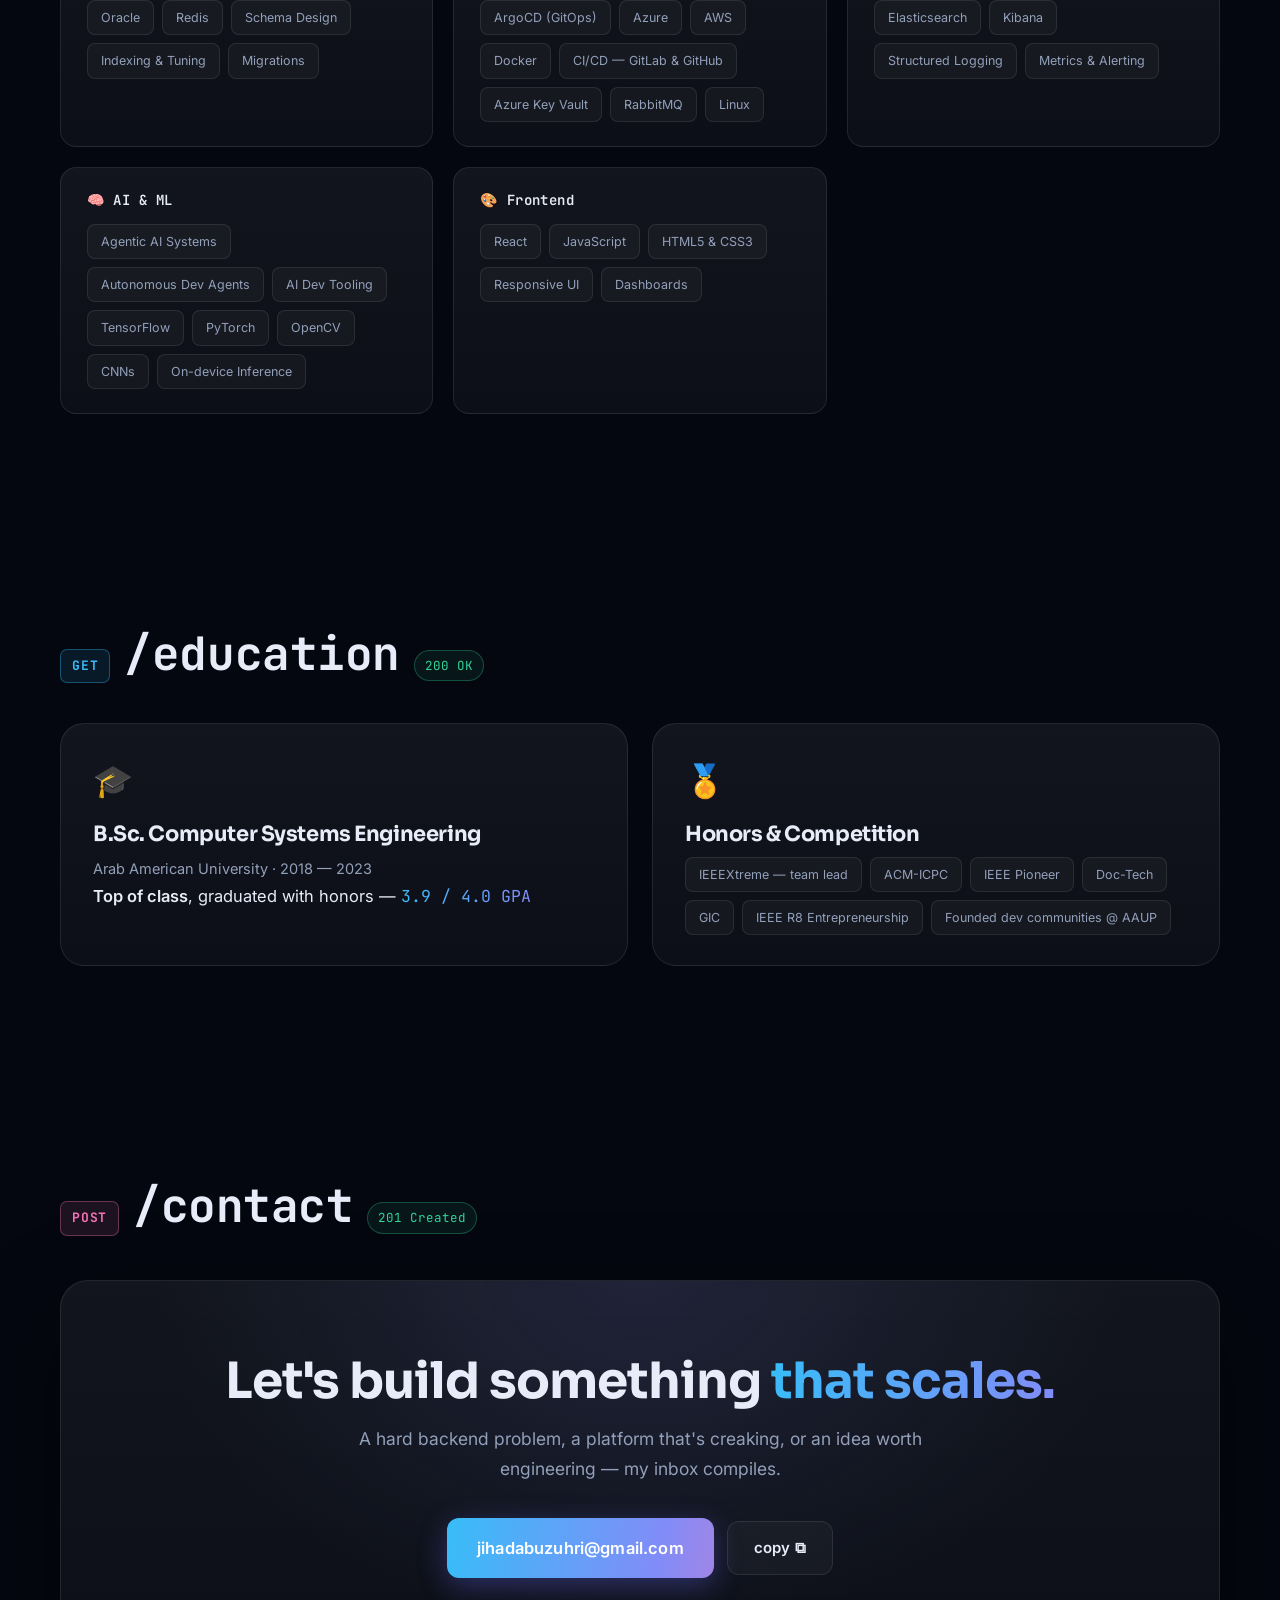
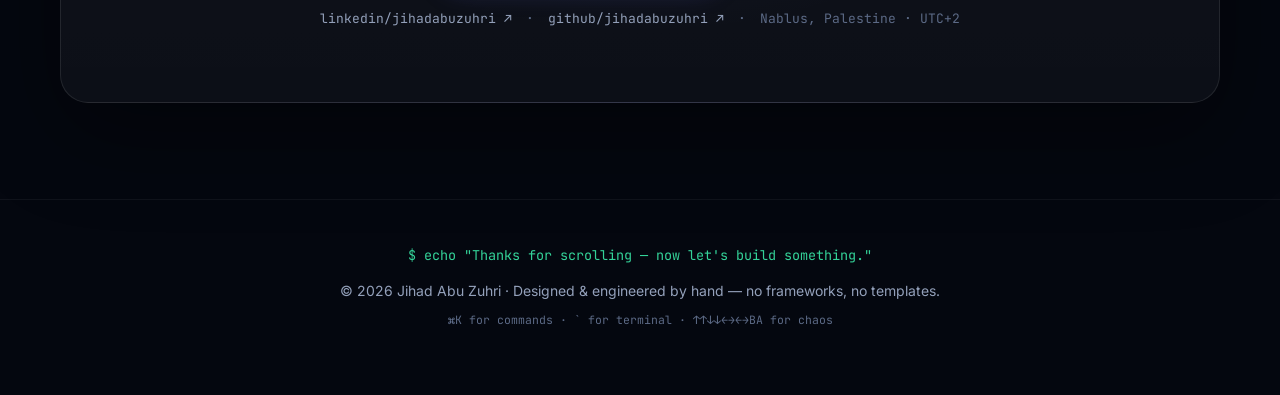
==== commit 1d459743: "content: rewrite hero pitch — confession → trajectory → coda 'Backend systems have quietly obsessed " ====
--- a/index.html
+++ b/index.html
@@ -131,9 +131,10 @@
           </p>
 
           <p class="hero-pitch reveal">
-            I build <strong>backend systems that quietly carry the weight</strong> — high-stakes flows moving
-            real money, distributed platforms that hold entire teams together, and AI that gives sign language
-            a voice. Intern → <strong>Principal</strong> in under four years.
+            Backend systems have quietly obsessed me since my first commit. Four years later —
+            <strong>intern to principal</strong> — that obsession has grown into architecture across six teams,
+            and a startup translating sign language to speech in real time. Reliability compounds.
+            <strong>So does purpose.</strong>
           </p>
 
           <div class="hero-cta reveal">
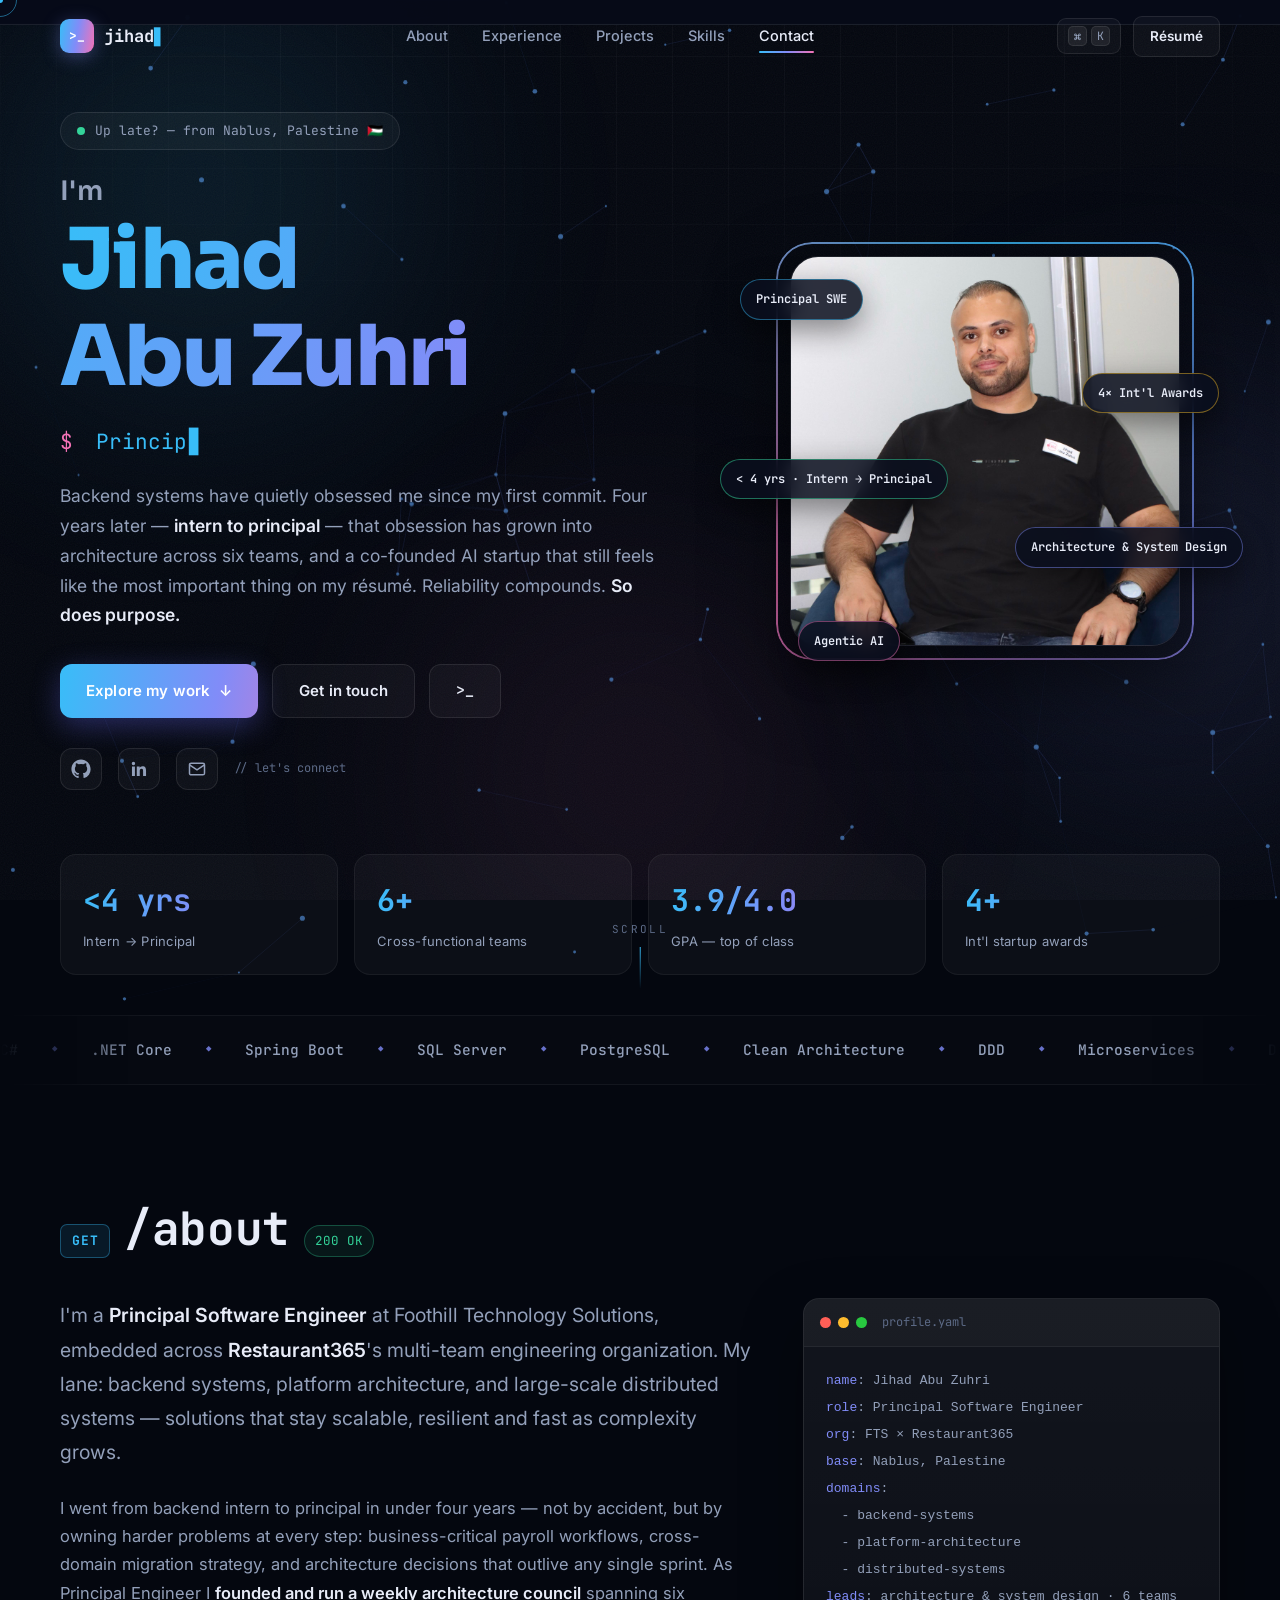
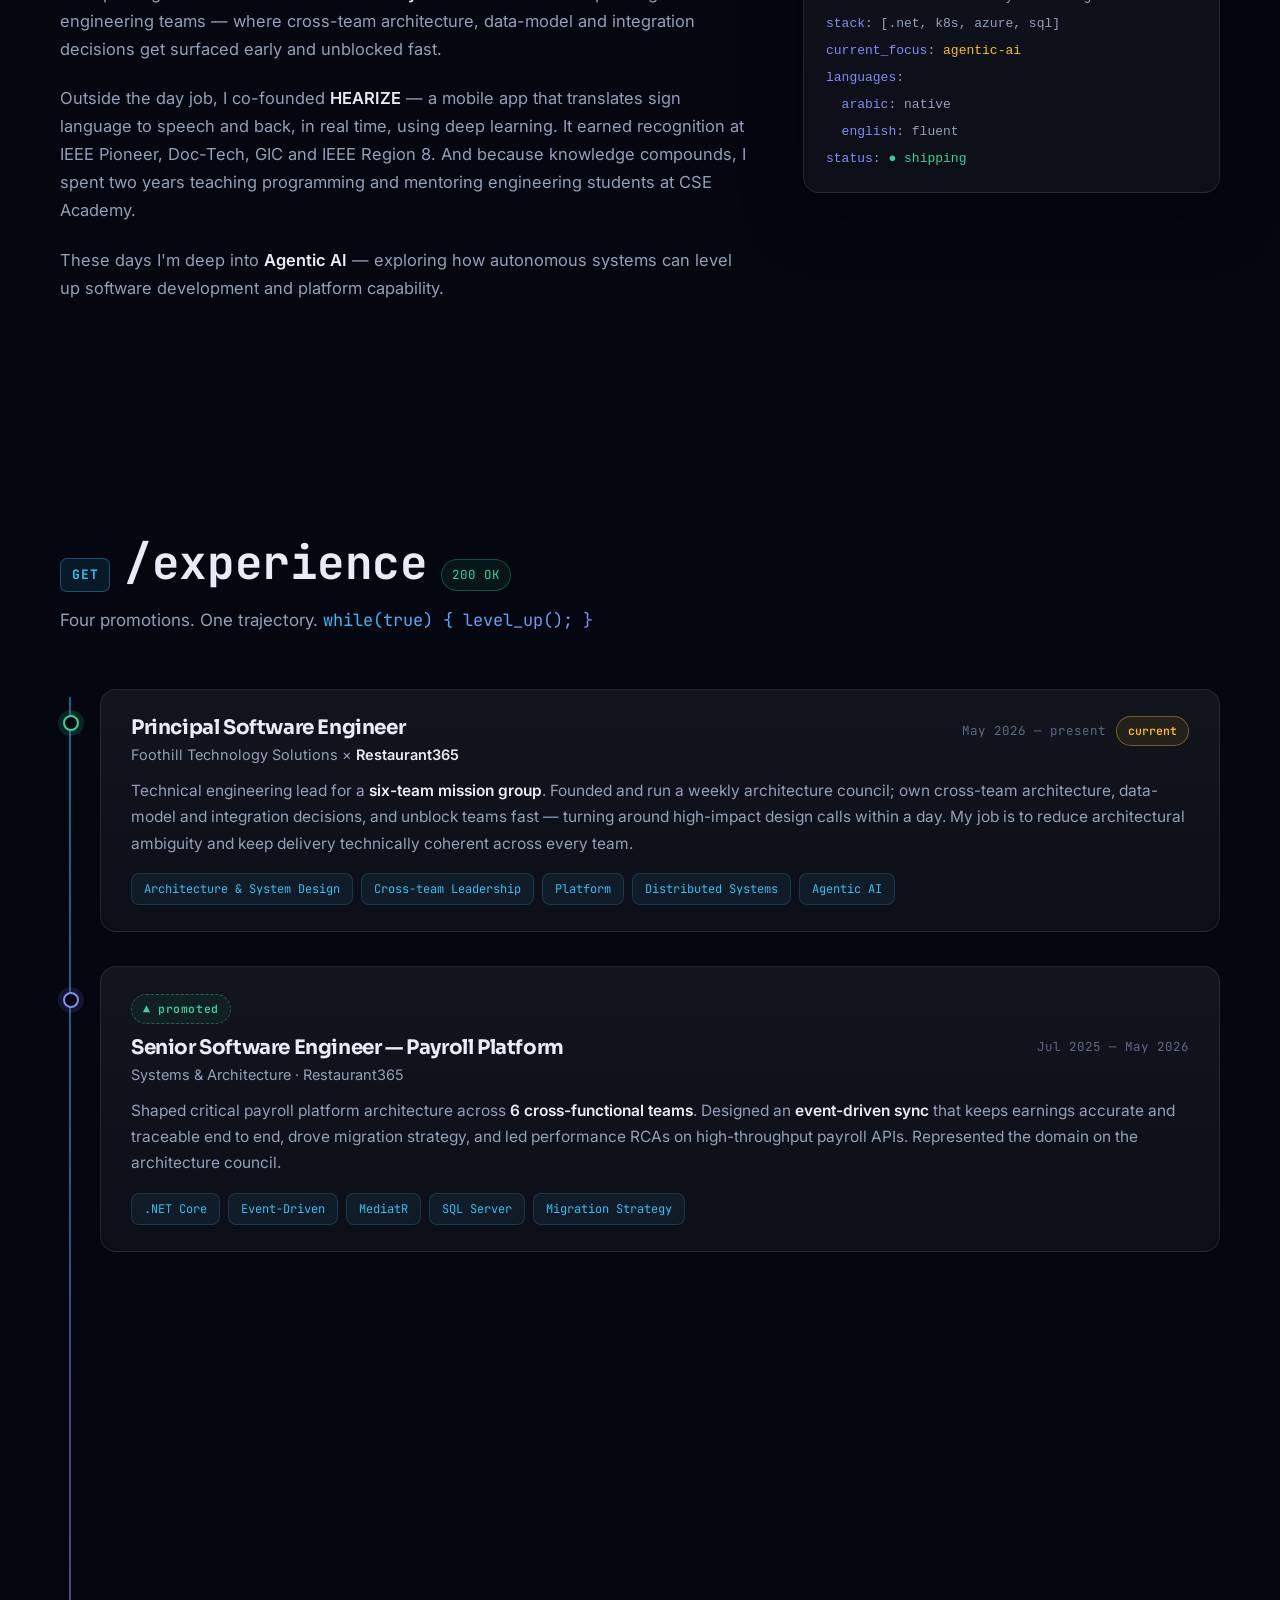
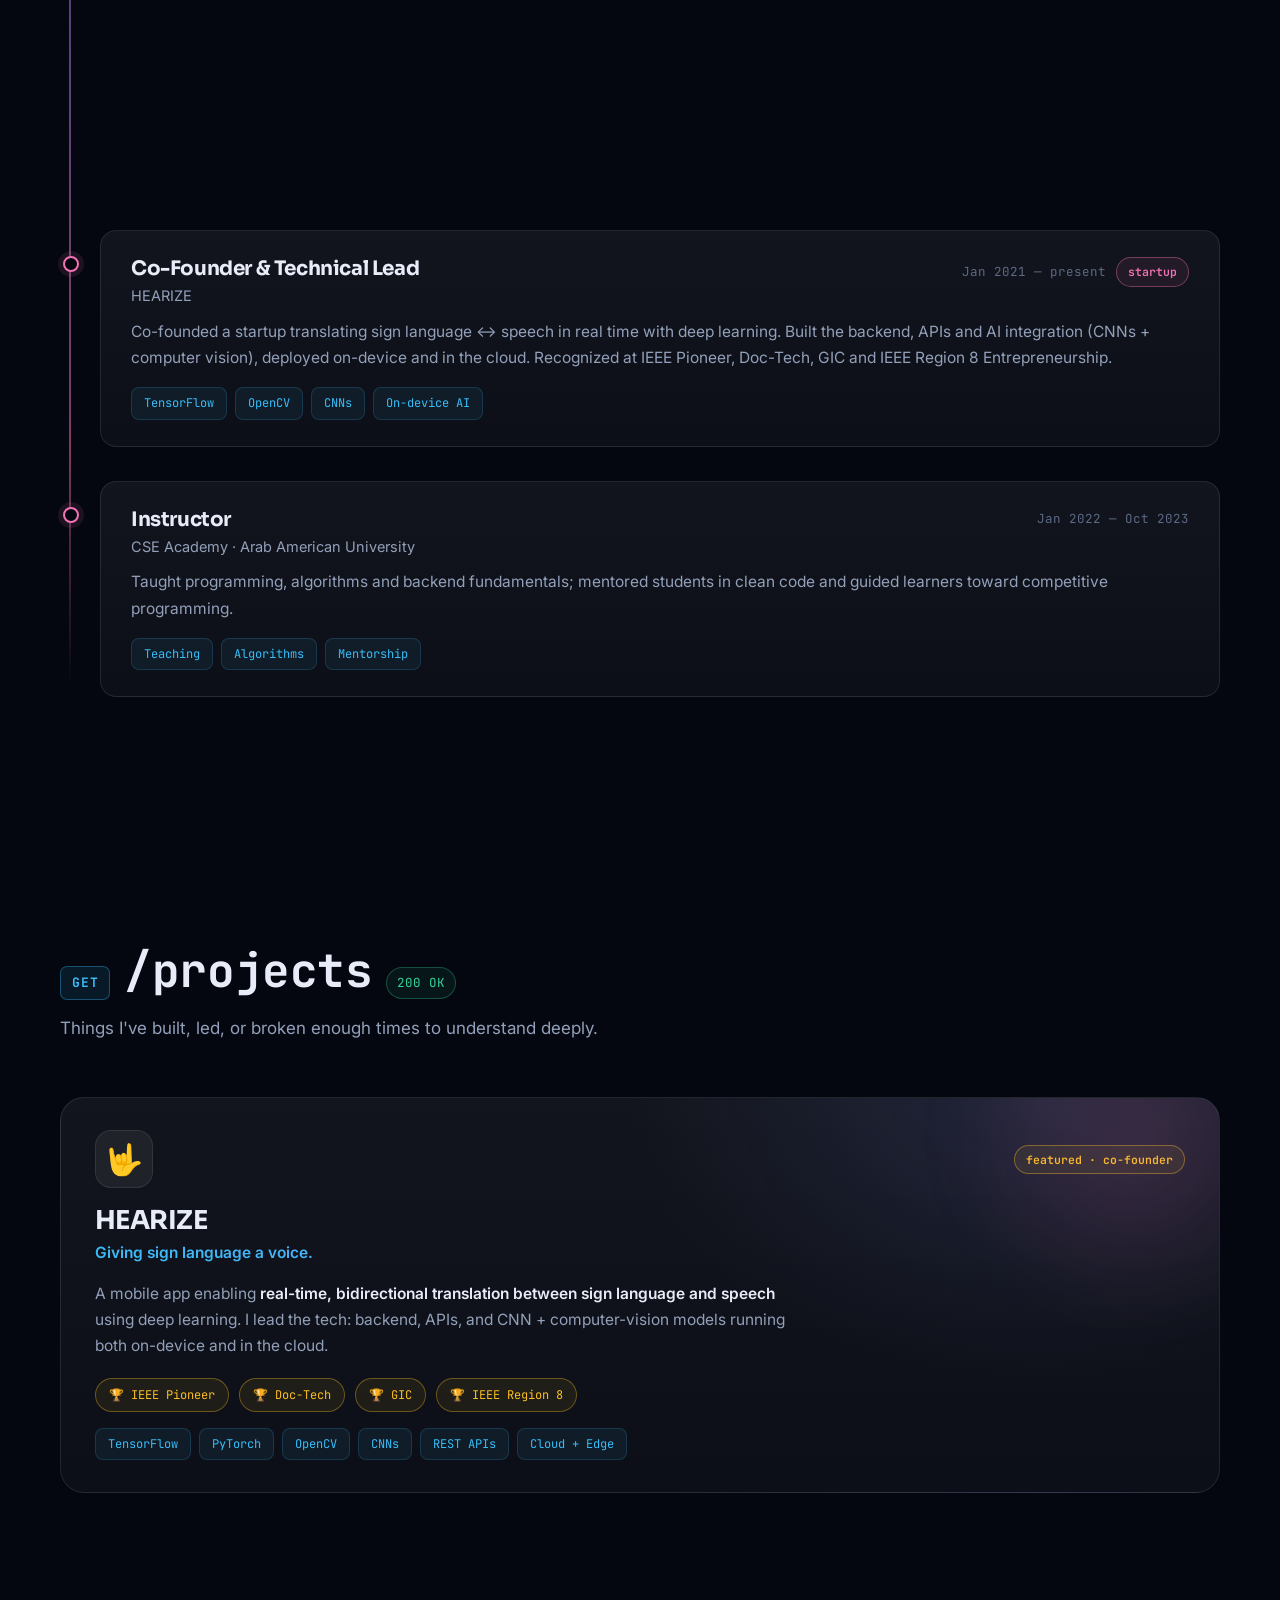
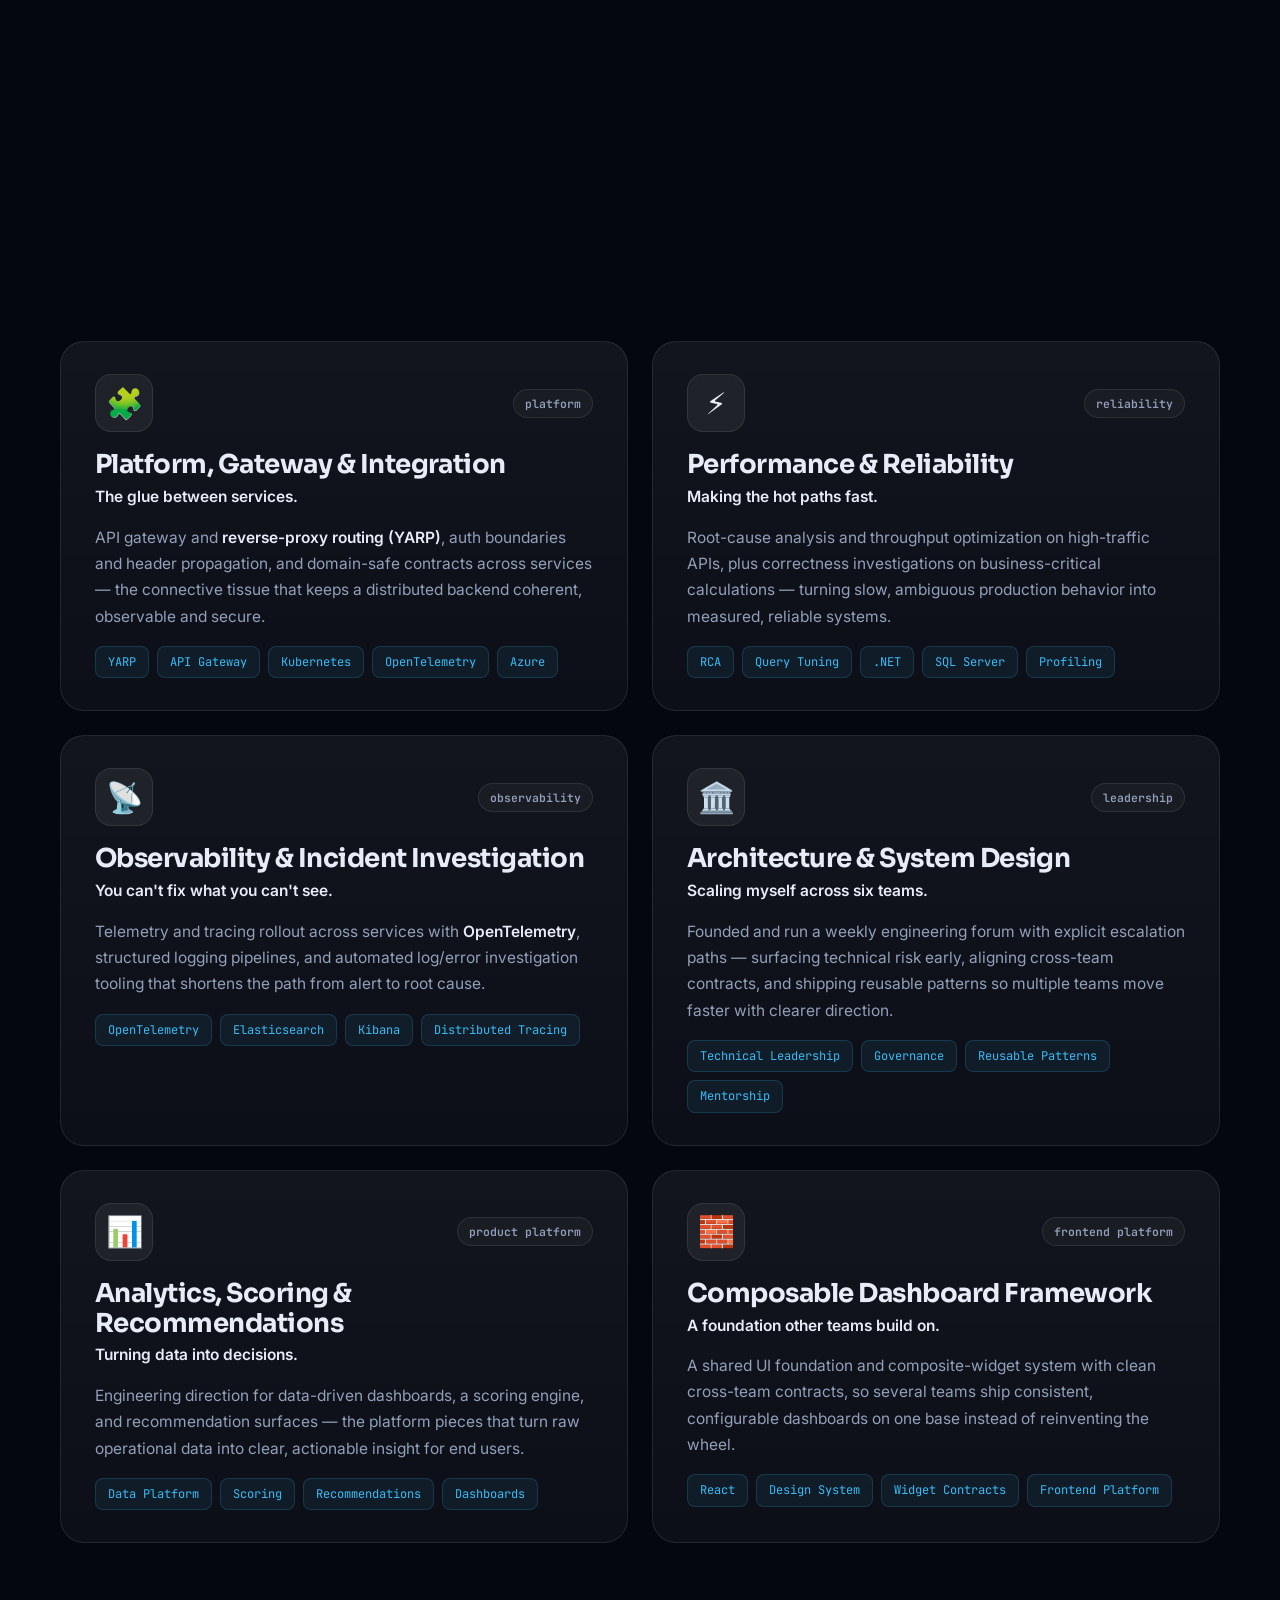
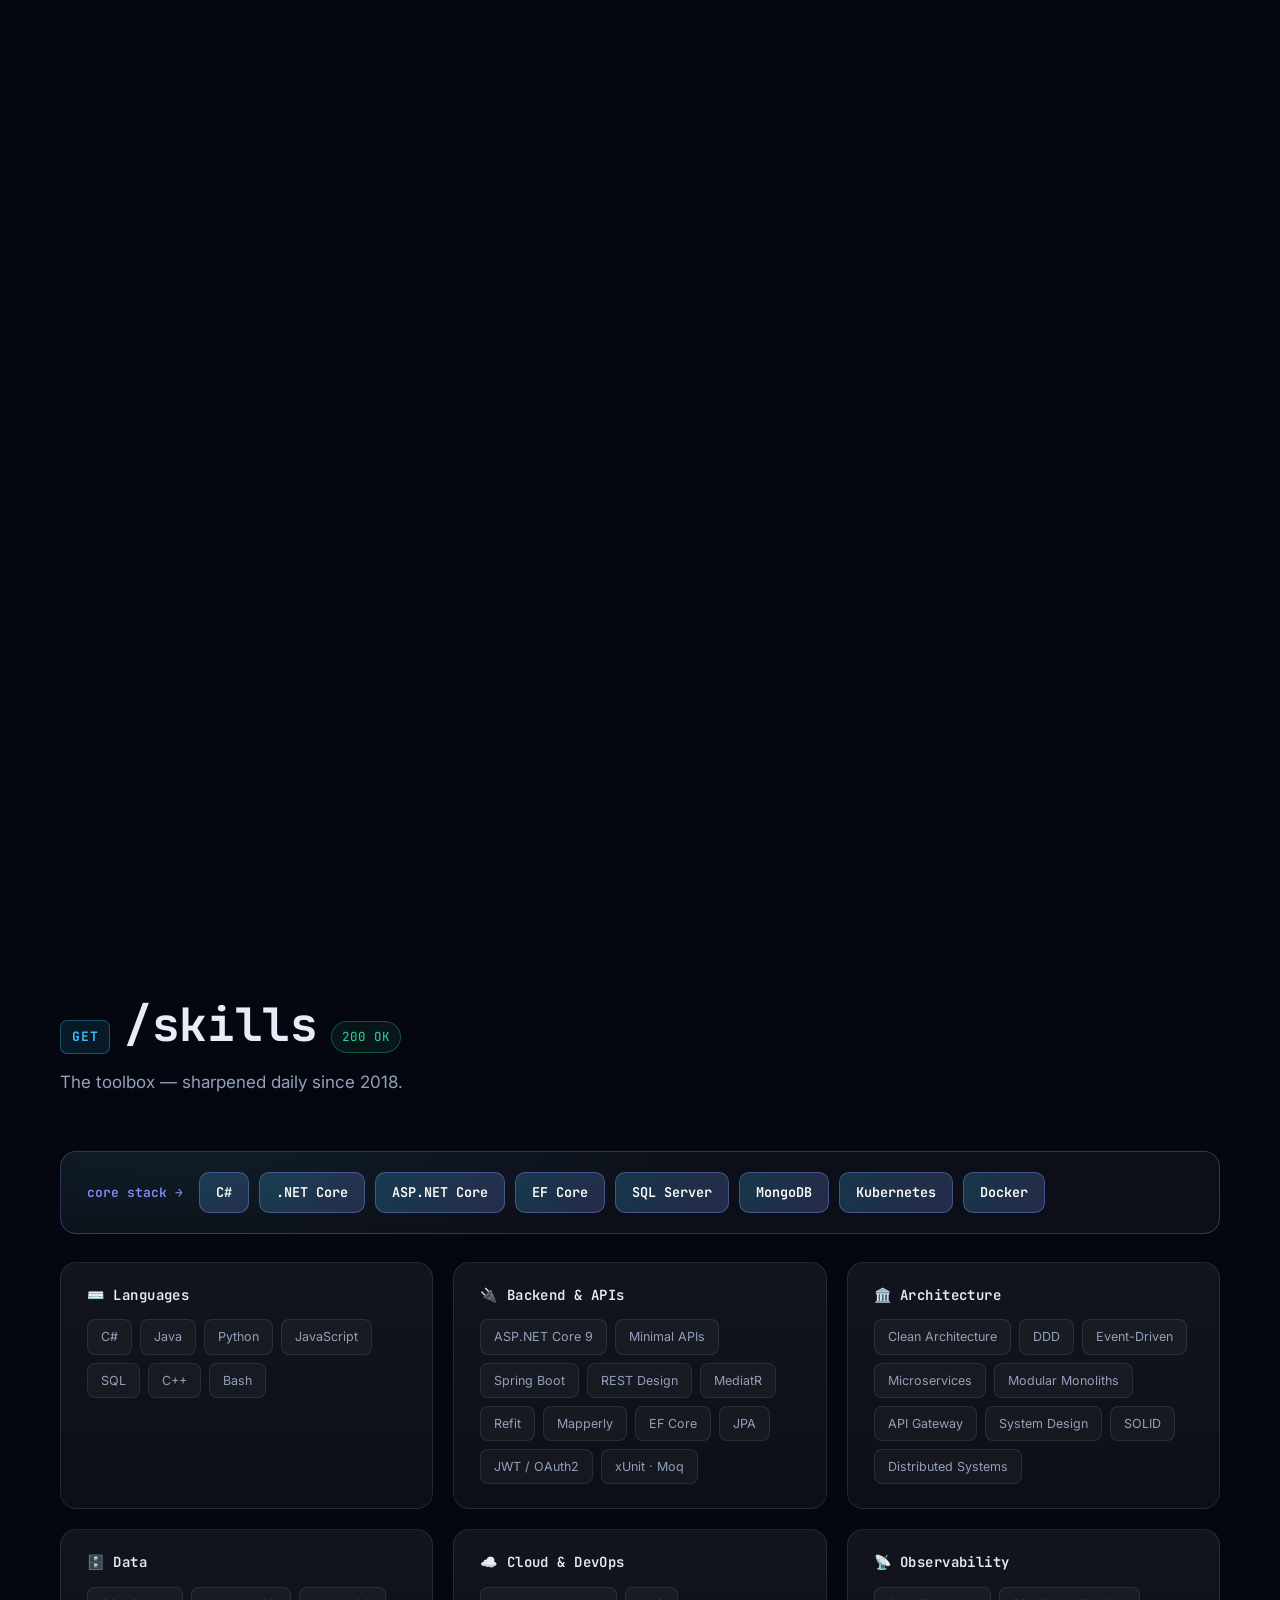
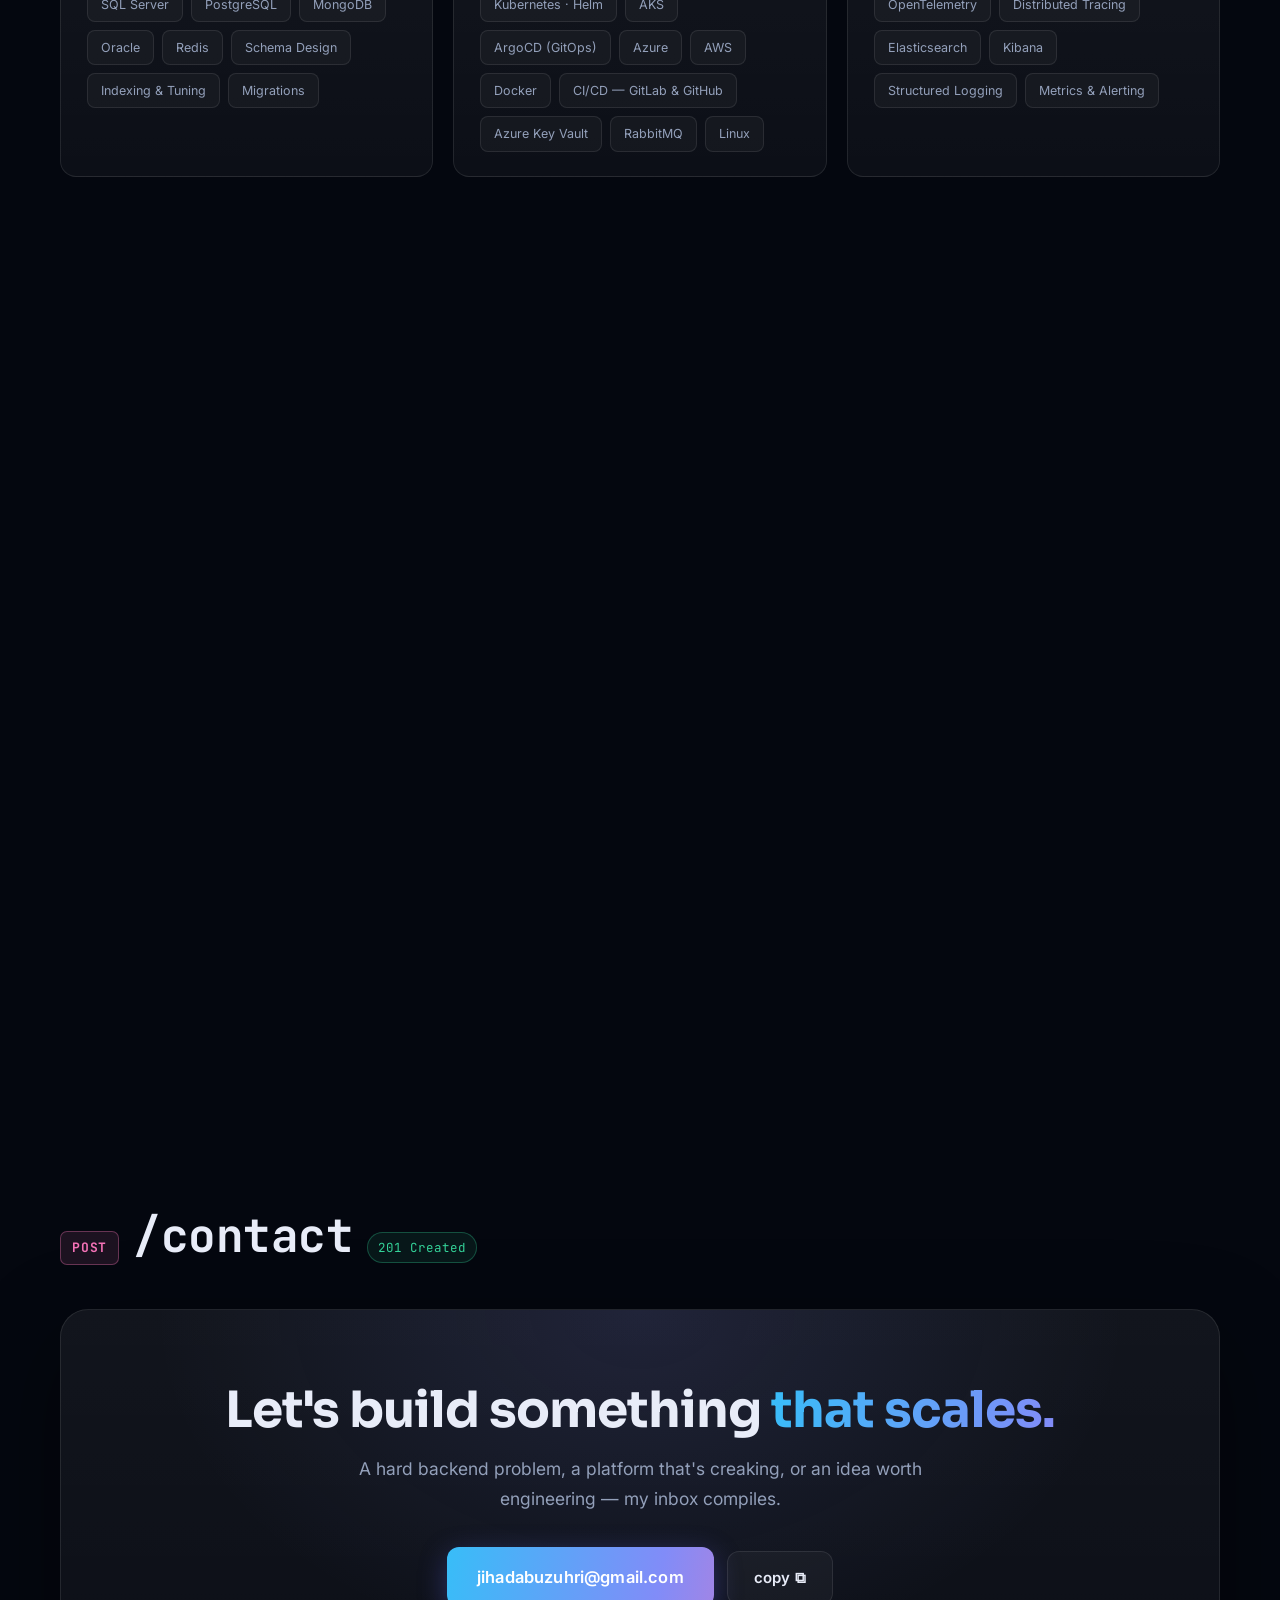
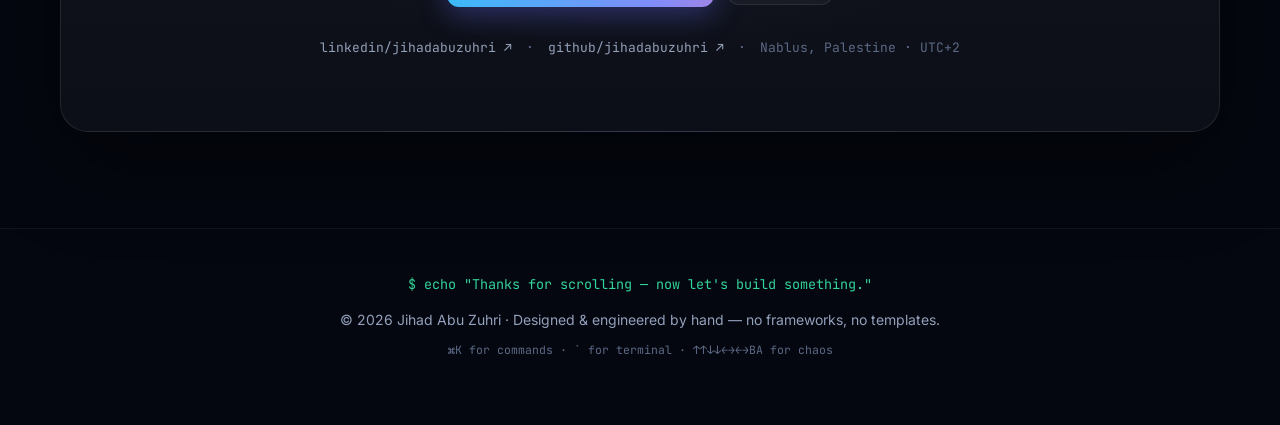
==== commit d7802b6c: "content: abstract HEARIZE mention in hero pitch Drop the literal 'translating sign language to speec" ====
--- a/index.html
+++ b/index.html
@@ -133,8 +133,8 @@
           <p class="hero-pitch reveal">
             Backend systems have quietly obsessed me since my first commit. Four years later —
             <strong>intern to principal</strong> — that obsession has grown into architecture across six teams,
-            and a startup translating sign language to speech in real time. Reliability compounds.
-            <strong>So does purpose.</strong>
+            and a co-founded AI startup that still feels like the most important thing on my résumé.
+            Reliability compounds. <strong>So does purpose.</strong>
           </p>
 
           <div class="hero-cta reveal">
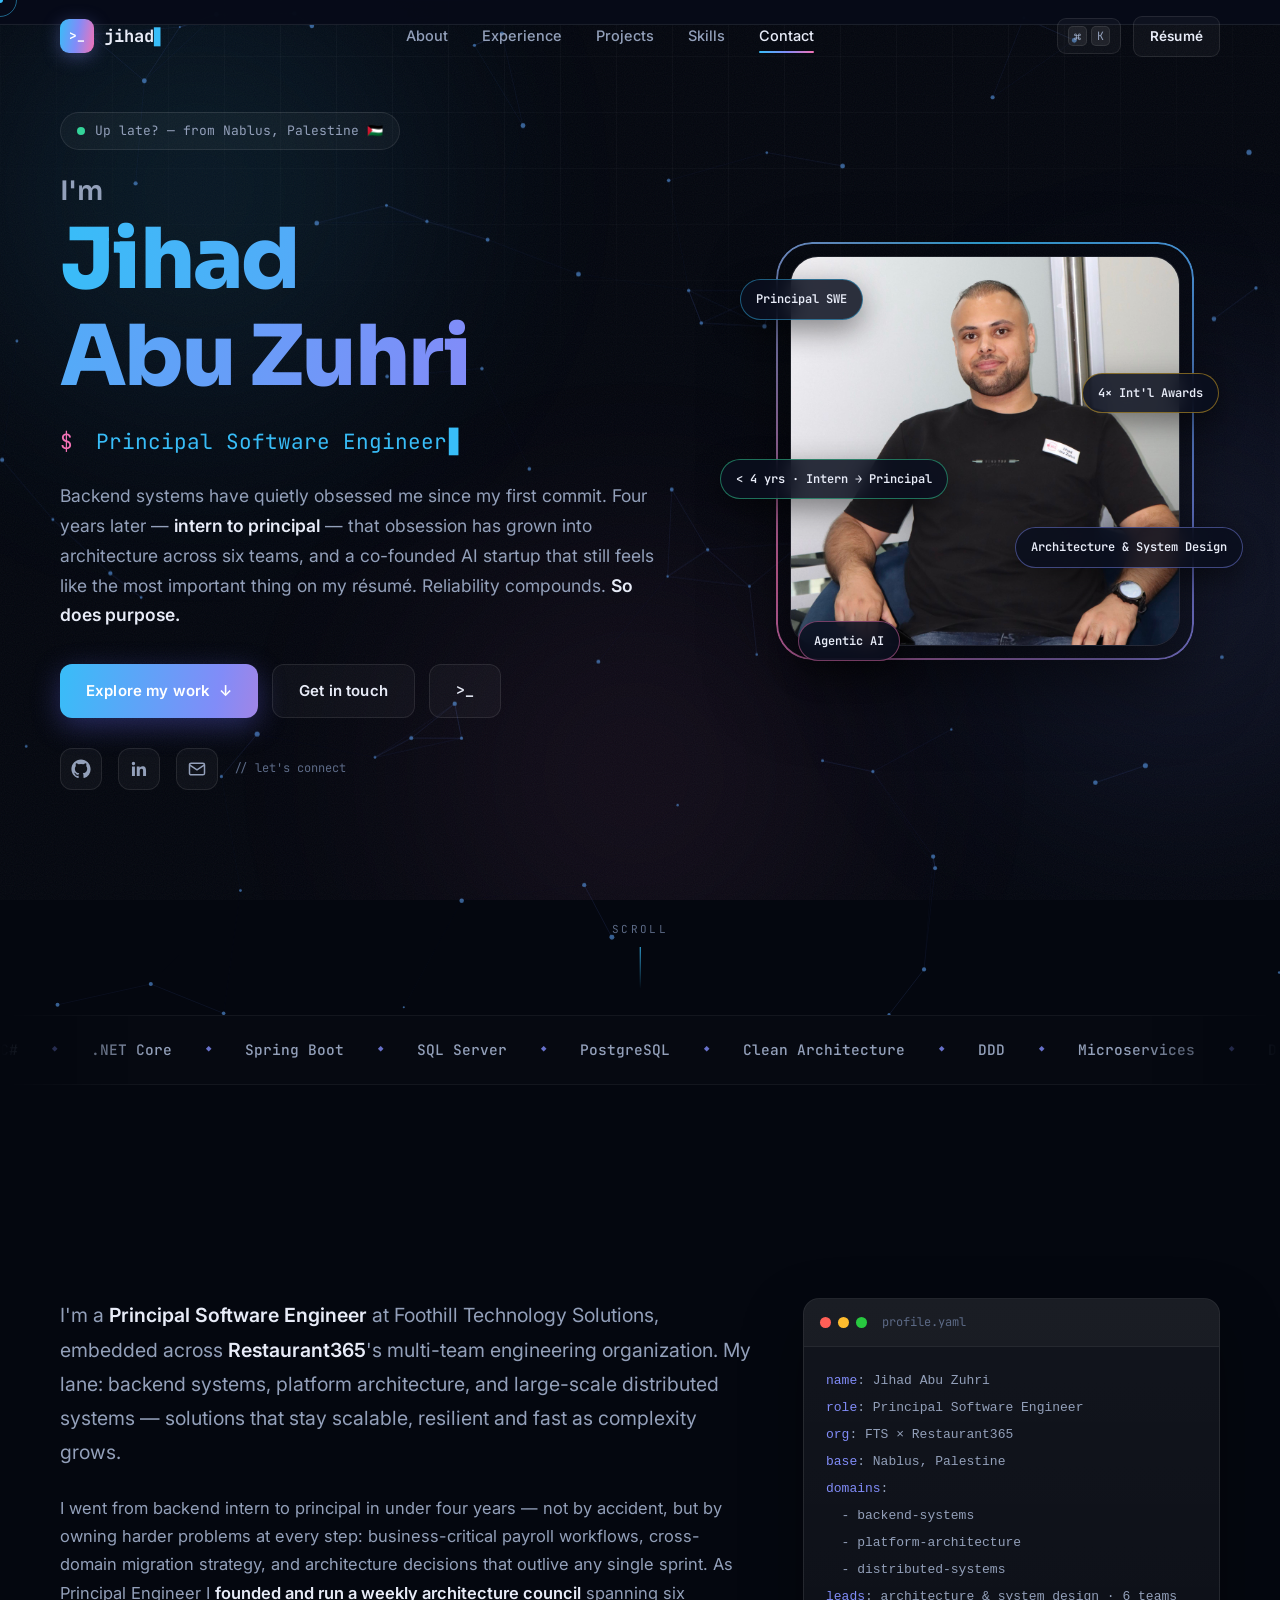
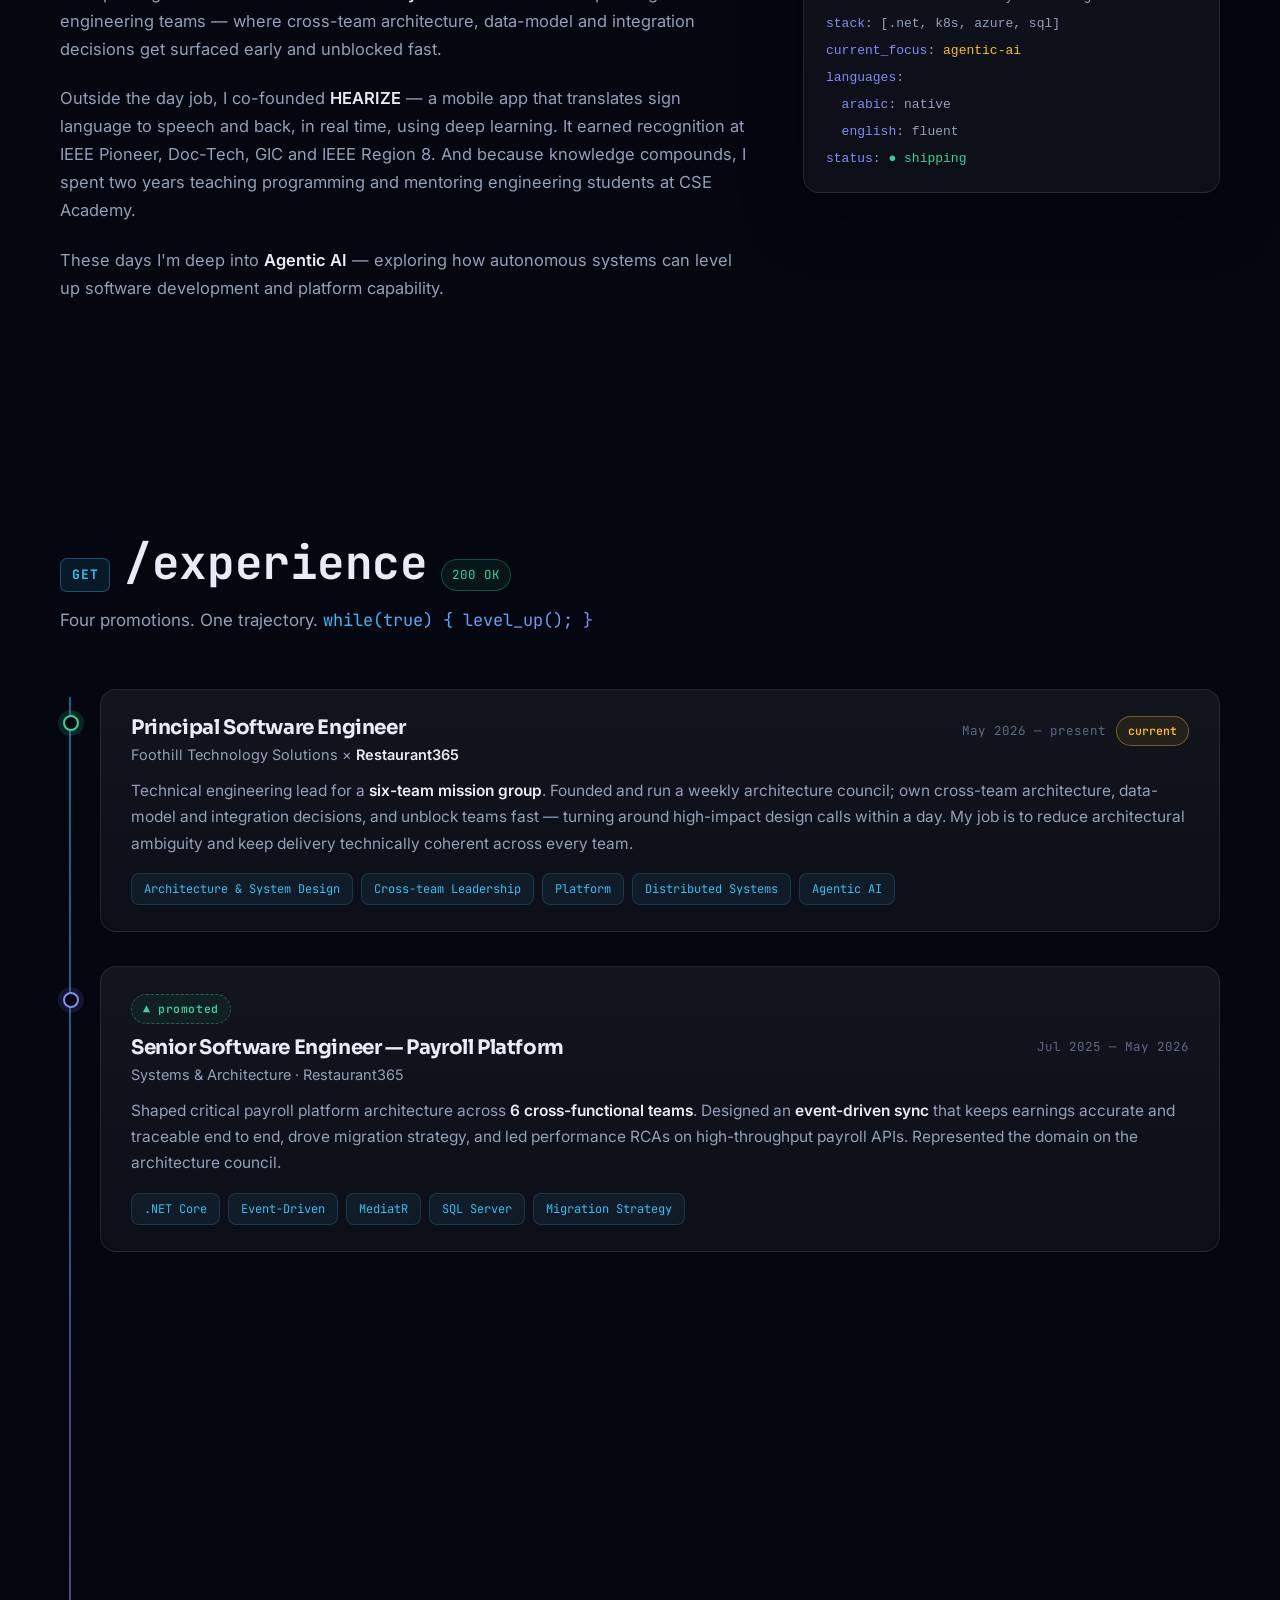
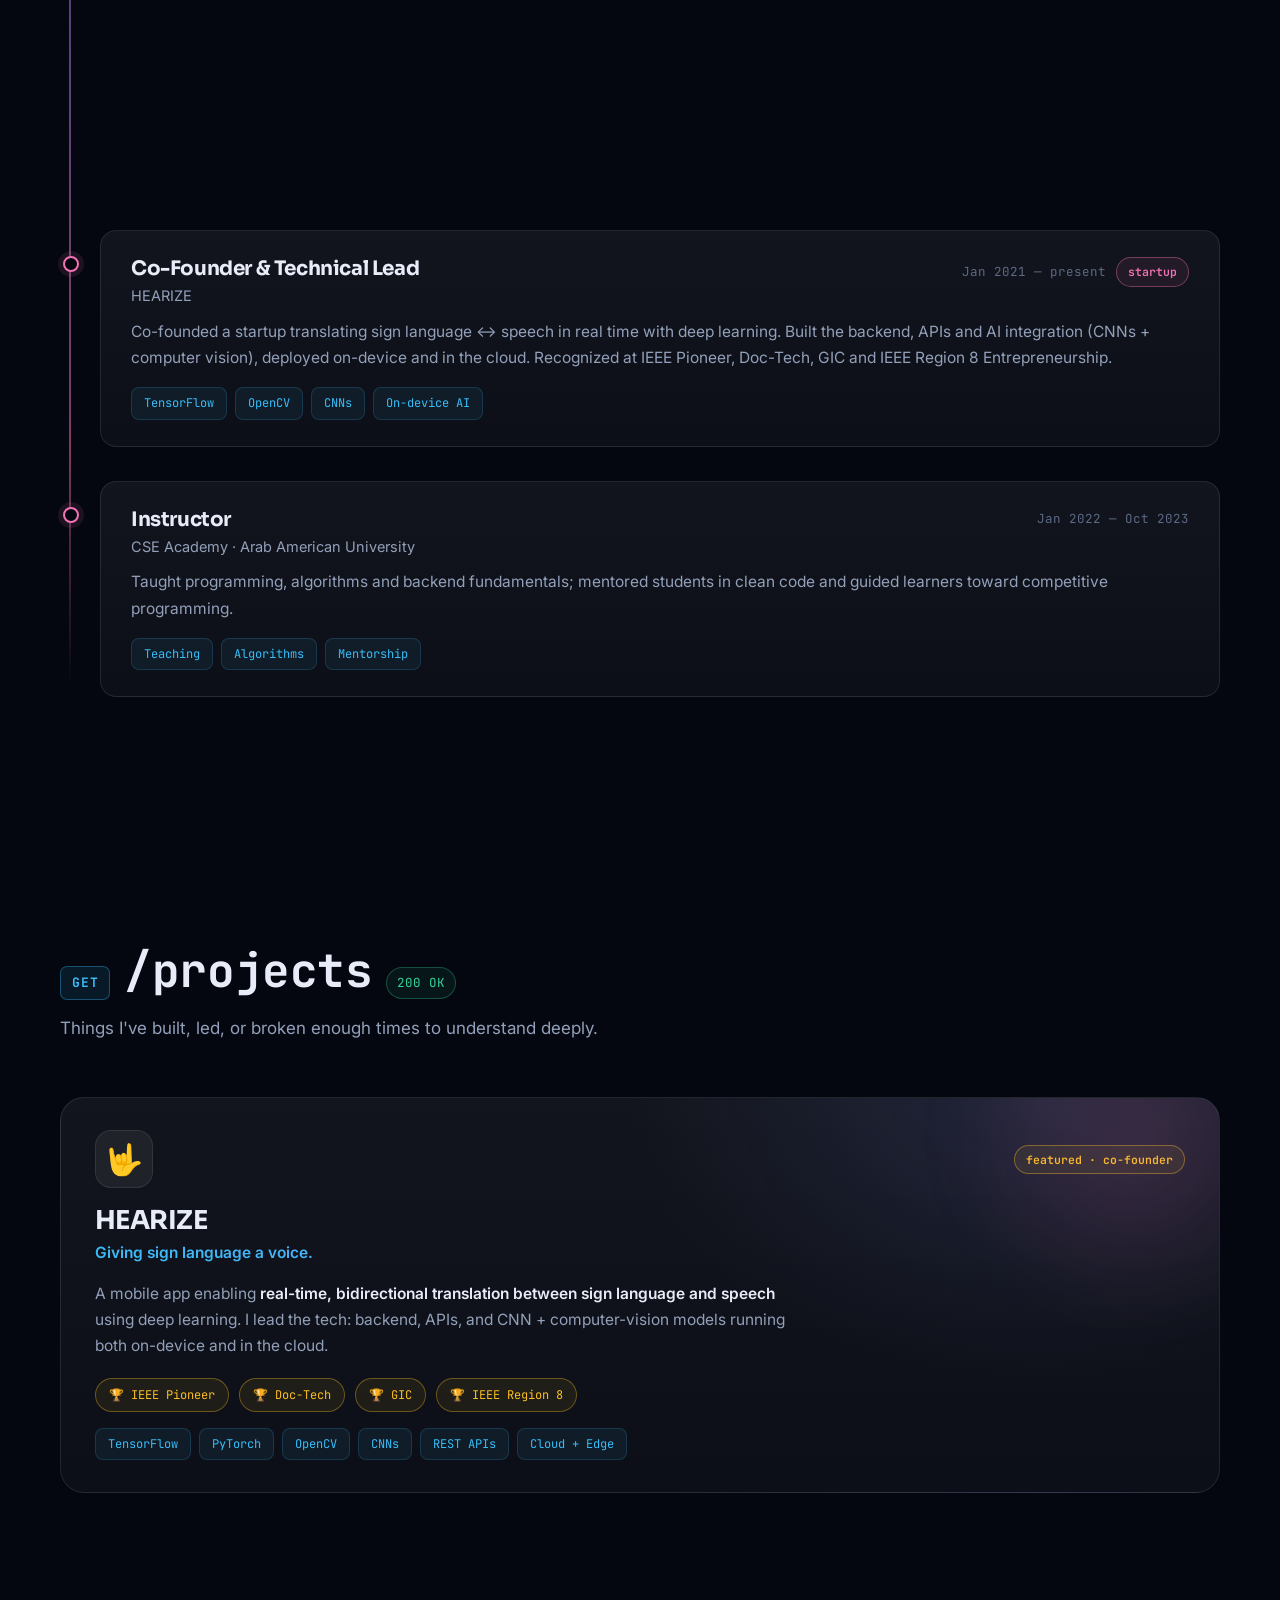
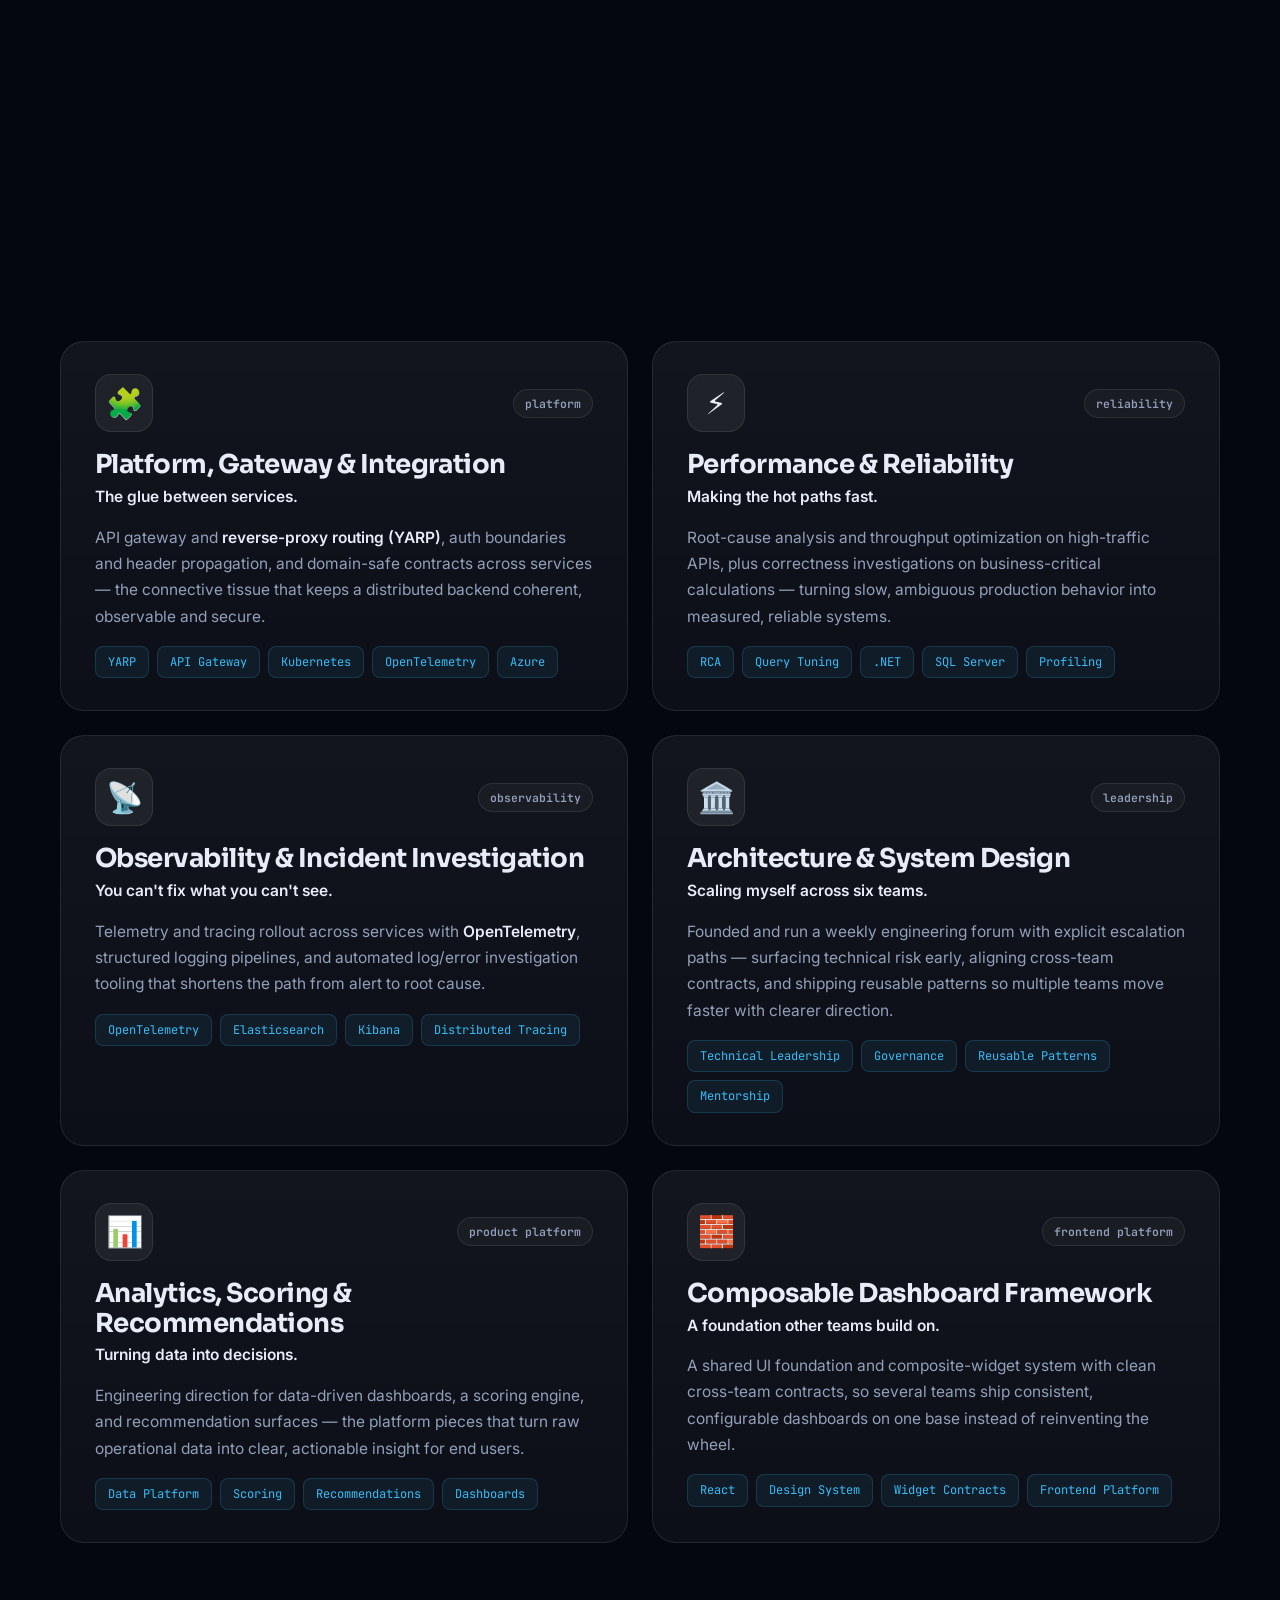
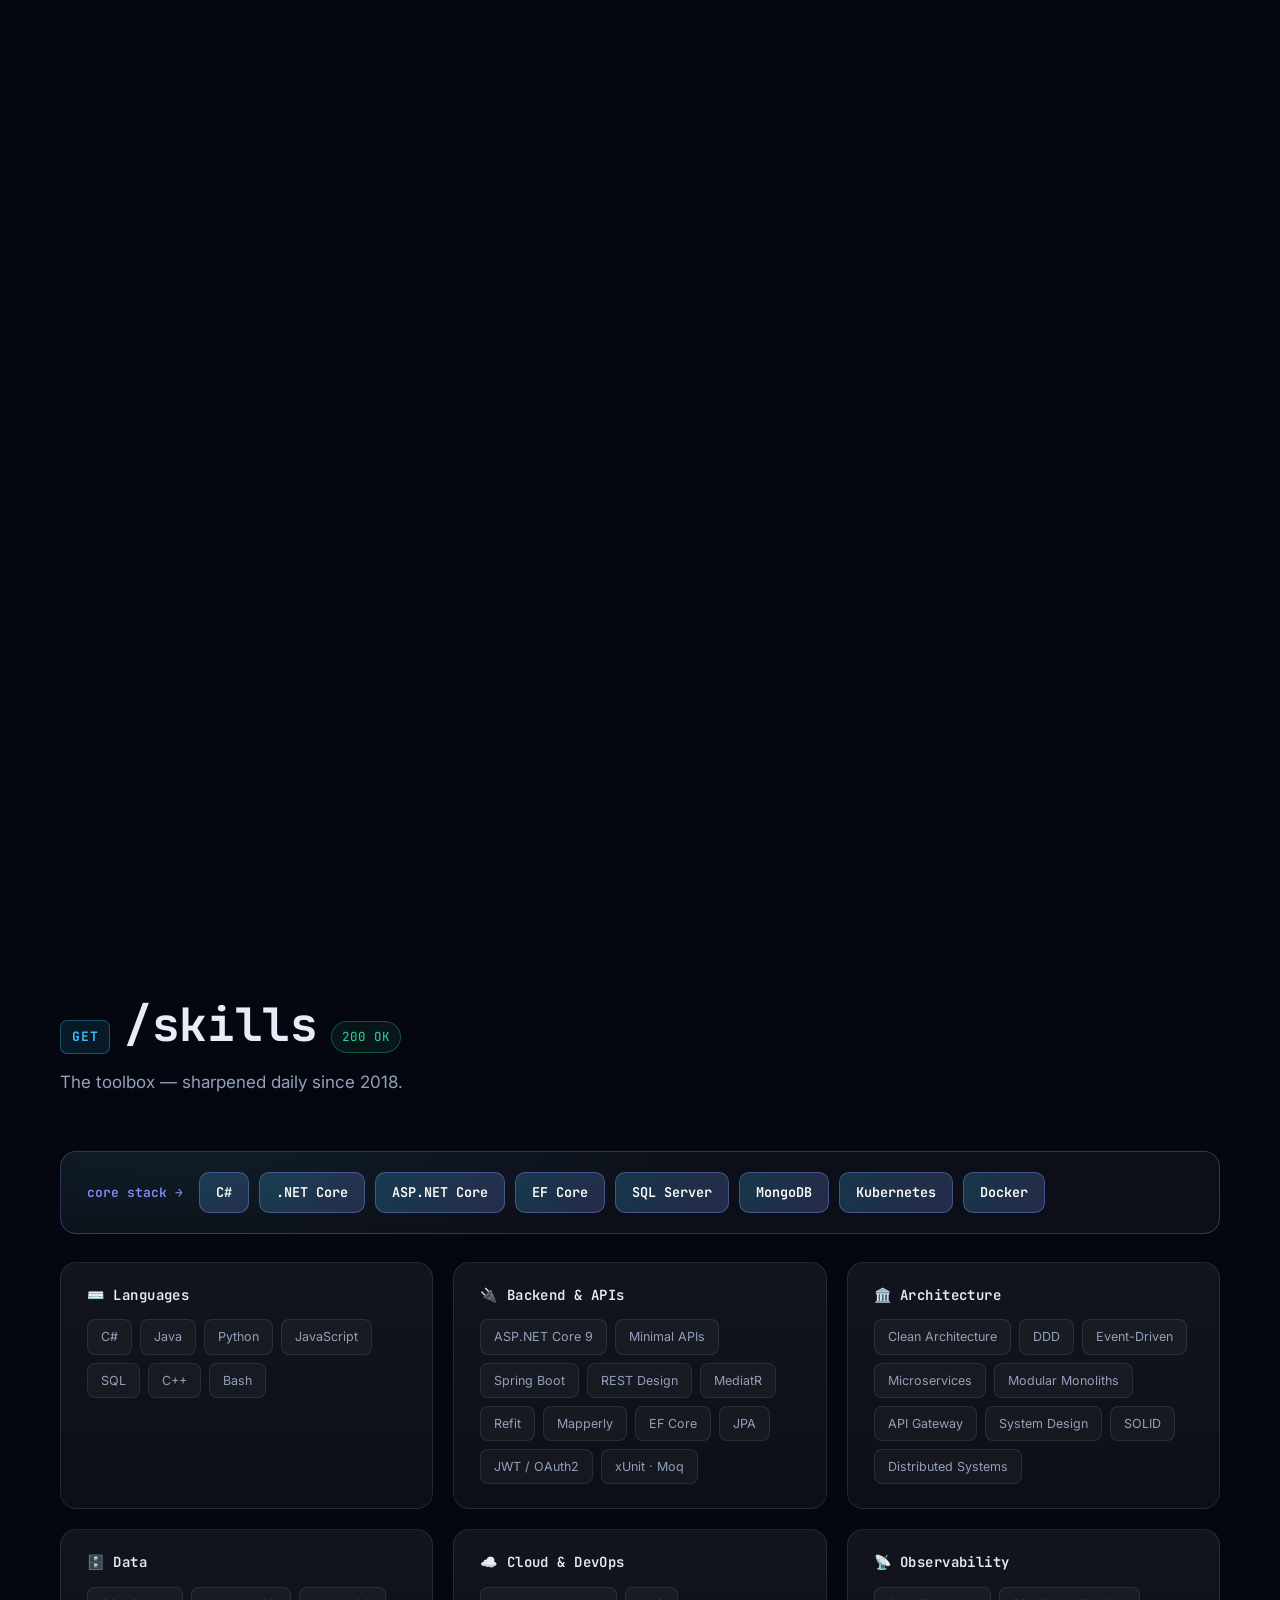
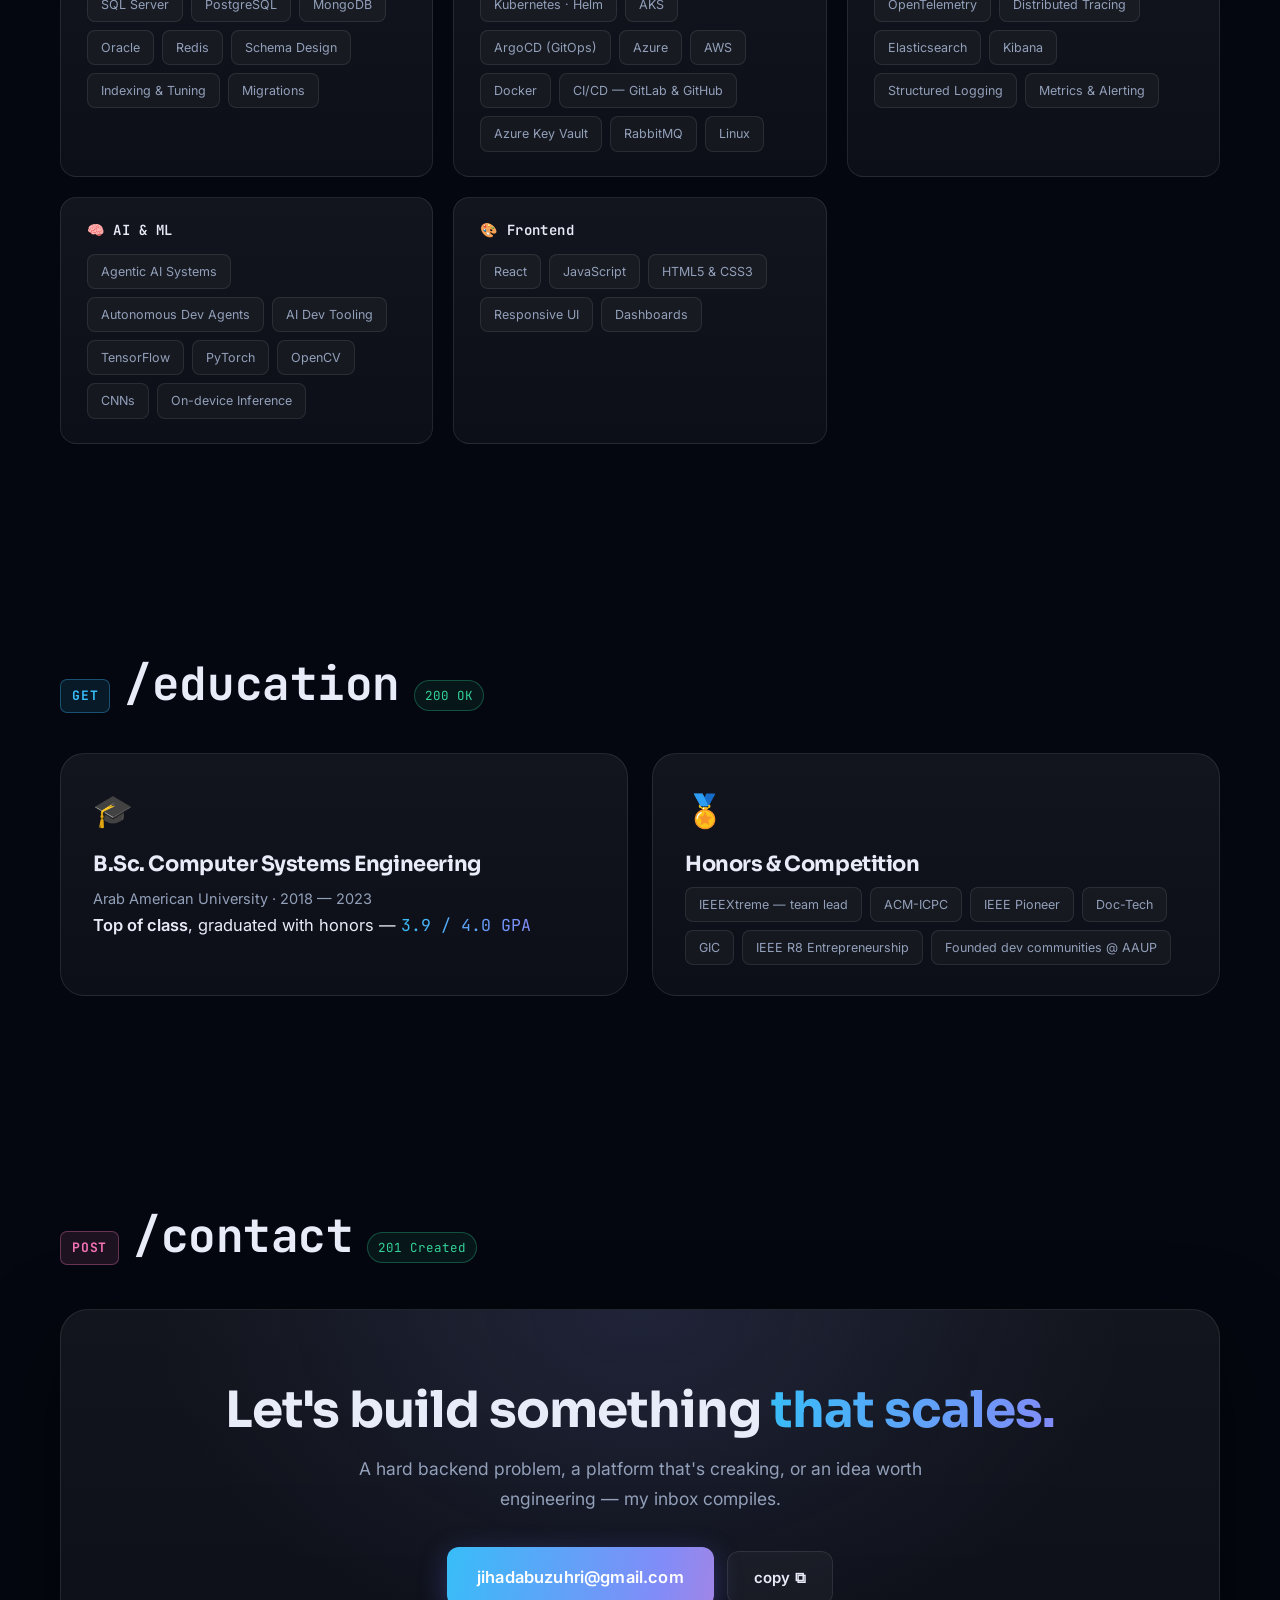
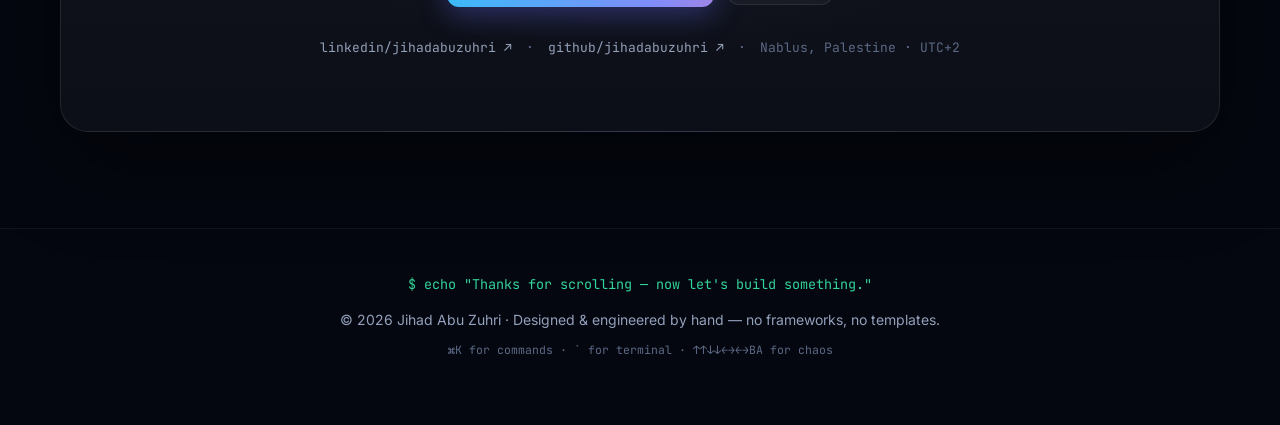
==== commit 185d68a3: "refactor: modularize CSS + JS, add extras, rewrite docs CSS: one 1400-line style.css → 8 focused sty" ====
--- a/index.html
+++ b/index.html
@@ -24,7 +24,15 @@
   <link rel="preconnect" href="https://fonts.gstatic.com" crossorigin />
   <link href="https://fonts.googleapis.com/css2?family=Sora:wght@400;600;700;800&family=Inter:wght@400;500;600&family=JetBrains+Mono:ital,wght@0,400;0,500;0,700;1,400&display=swap" rel="stylesheet" />
 
-  <link rel="stylesheet" href="css/style.css" />
+  <!-- Modular stylesheets, loaded in cascade order. HTTP/2 multiplexes these in parallel. -->
+  <link rel="stylesheet" href="css/tokens.css" />
+  <link rel="stylesheet" href="css/base.css" />
+  <link rel="stylesheet" href="css/backgrounds.css" />
+  <link rel="stylesheet" href="css/layout.css" />
+  <link rel="stylesheet" href="css/components.css" />
+  <link rel="stylesheet" href="css/overlays.css" />
+  <link rel="stylesheet" href="css/animations.css" />
+  <link rel="stylesheet" href="css/responsive.css" />
 
   <script type="application/ld+json">
   {
@@ -853,6 +861,6 @@
   <div class="cursor-dot" id="cursorDot" aria-hidden="true"></div>
   <div class="cursor-ring" id="cursorRing" aria-hidden="true"></div>
 
-  <script src="js/main.js" defer></script>
+  <script type="module" src="js/main.js"></script>
 </body>
 </html>
--- a/css/tokens.css
+++ b/css/tokens.css
@@ -0,0 +1,45 @@
+/* ═══════════════════════════════════════════════════════════════
+   Tokens — design system variables (single source of truth)
+   ═══════════════════════════════════════════════════════════════ */
+
+:root {
+  /* Surfaces */
+  --bg0: #04070f;
+  --bg1: #0a0f1e;
+  --panel: rgba(255, 255, 255, 0.035);
+  --panel-2: rgba(255, 255, 255, 0.06);
+  --line: rgba(255, 255, 255, 0.09);
+  --line-soft: rgba(255, 255, 255, 0.05);
+
+  /* Text */
+  --txt: #e8ecf8;
+  --muted: #93a0ba;
+  --dim: #5c6a86;
+
+  /* Accents */
+  --c1: #38bdf8;   /* sky   */
+  --c2: #818cf8;   /* indigo*/
+  --c3: #f472b6;   /* pink  */
+  --ok: #34d399;   /* green */
+  --hot: #fbbf24;  /* amber */
+
+  --grad: linear-gradient(100deg, var(--c1), var(--c2) 50%, var(--c3));
+  --grad-soft: linear-gradient(100deg, rgba(56,189,248,.16), rgba(129,140,248,.16), rgba(244,114,182,.16));
+
+  /* Typography */
+  --font-display: "Sora", system-ui, sans-serif;
+  --font-body:    "Inter", system-ui, sans-serif;
+  --font-mono:    "JetBrains Mono", ui-monospace, "SF Mono", monospace;
+
+  /* Radii */
+  --r-sm: 10px;
+  --r-md: 16px;
+  --r-lg: 24px;
+
+  /* Layout */
+  --nav-h: 72px;
+
+  /* Motion + effects */
+  --ease-out: cubic-bezier(0.22, 0.8, 0.26, 0.99);
+  --shadow-glow: 0 0 40px rgba(56, 189, 248, 0.12), 0 0 90px rgba(129, 140, 248, 0.08);
+}
--- a/css/base.css
+++ b/css/base.css
@@ -0,0 +1,92 @@
+/* ═══════════════════════════════════════════════════════════════
+   Base — reset, typography, small utilities, container, skip link
+   ═══════════════════════════════════════════════════════════════ */
+
+*, *::before, *::after { box-sizing: border-box; }
+
+html {
+  scroll-behavior: smooth;
+  -webkit-text-size-adjust: 100%;
+}
+
+body {
+  margin: 0;
+  background: var(--bg0);
+  color: var(--txt);
+  font-family: var(--font-body);
+  font-size: 16.5px;
+  line-height: 1.7;
+  overflow-x: hidden;
+  -webkit-font-smoothing: antialiased;
+}
+body.no-scroll { overflow: hidden; }
+
+img { max-width: 100%; display: block; }
+
+h1, h2, h3, h4 {
+  font-family: var(--font-display);
+  line-height: 1.15;
+  margin: 0 0 0.5em;
+  letter-spacing: -0.02em;
+}
+
+p { margin: 0 0 1em; }
+a { color: inherit; text-decoration: none; }
+ul { margin: 0; padding: 0; list-style: none; }
+button { font: inherit; color: inherit; background: none; border: 0; cursor: pointer; }
+strong { color: var(--txt); font-weight: 600; }
+
+.mono { font-family: var(--font-mono); }
+
+::selection { background: rgba(129, 140, 248, 0.45); color: #fff; }
+
+::-webkit-scrollbar { width: 10px; }
+::-webkit-scrollbar-track { background: var(--bg0); }
+::-webkit-scrollbar-thumb {
+  background: linear-gradient(var(--c2), var(--c1));
+  border-radius: 8px;
+  border: 2px solid var(--bg0);
+}
+
+:focus-visible {
+  outline: 2px solid var(--c1);
+  outline-offset: 3px;
+  border-radius: 4px;
+}
+
+[hidden] { display: none !important; }
+
+.container {
+  width: min(1160px, calc(100% - 48px));
+  margin-inline: auto;
+}
+
+.skip-link {
+  position: fixed;
+  top: -60px;
+  left: 16px;
+  z-index: 4000;
+  padding: 10px 18px;
+  background: var(--c2);
+  color: #fff;
+  border-radius: var(--r-sm);
+  transition: top 0.25s;
+}
+.skip-link:focus { top: 12px; }
+
+/* Gradient text utility */
+.grad {
+  background: var(--grad);
+  background-size: 200% 100%;
+  -webkit-background-clip: text;
+  background-clip: text;
+  color: transparent;
+  animation: gradShift 7s ease-in-out infinite;
+}
+
+.link-btn {
+  color: var(--c1);
+  text-decoration: underline;
+  text-underline-offset: 3px;
+  padding: 0;
+}
--- a/css/backgrounds.css
+++ b/css/backgrounds.css
@@ -0,0 +1,50 @@
+/* ═══════════════════════════════════════════════════════════════
+   Backgrounds — noise film grain, aurora blobs, grid mask
+   ═══════════════════════════════════════════════════════════════ */
+
+/* Film-grain noise overlay */
+body::after {
+  content: "";
+  position: fixed;
+  inset: 0;
+  z-index: 1;
+  pointer-events: none;
+  opacity: 0.05;
+  background-image: url("data:image/svg+xml,%3Csvg xmlns='http://www.w3.org/2000/svg' width='140' height='140'%3E%3Cfilter id='n'%3E%3CfeTurbulence type='fractalNoise' baseFrequency='0.9' numOctaves='2'/%3E%3C/filter%3E%3Crect width='100%25' height='100%25' filter='url(%23n)'/%3E%3C/svg%3E");
+}
+
+.bg {
+  position: fixed;
+  inset: 0;
+  z-index: 0;
+  overflow: hidden;
+  pointer-events: none;
+}
+
+.bg-aurora {
+  position: absolute;
+  width: 55vw;
+  height: 55vw;
+  min-width: 480px;
+  min-height: 480px;
+  border-radius: 50%;
+  filter: blur(110px);
+  opacity: 0.16;
+  will-change: transform;
+}
+.a1 { top: -18%; left: -12%; background: radial-gradient(circle, var(--c1), transparent 65%); animation: drift1 26s ease-in-out infinite alternate; }
+.a2 { top: 25%; right: -20%; background: radial-gradient(circle, var(--c2), transparent 65%); animation: drift2 32s ease-in-out infinite alternate; }
+.a3 { bottom: -25%; left: 22%; background: radial-gradient(circle, var(--c3), transparent 65%); opacity: 0.1; animation: drift1 38s ease-in-out infinite alternate-reverse; }
+
+.bg-grid {
+  position: absolute;
+  inset: 0;
+  background-image:
+    linear-gradient(rgba(255,255,255,0.028) 1px, transparent 1px),
+    linear-gradient(90deg, rgba(255,255,255,0.028) 1px, transparent 1px);
+  background-size: 56px 56px;
+  mask-image: radial-gradient(ellipse 90% 60% at 50% 0%, #000 30%, transparent 75%);
+}
+
+/* Content layer sits above backgrounds */
+main, .footer { position: relative; z-index: 2; }
--- a/css/layout.css
+++ b/css/layout.css
@@ -0,0 +1,308 @@
+/* ═══════════════════════════════════════════════════════════════
+   Layout — nav, hero, sections framework, marquee, footer
+   ═══════════════════════════════════════════════════════════════ */
+
+/* ── Nav ───────────────────────────────────────────────────── */
+.nav {
+  position: fixed;
+  top: 0; left: 0; right: 0;
+  z-index: 800;
+  transition: background 0.35s, border-color 0.35s, backdrop-filter 0.35s;
+  border-bottom: 1px solid transparent;
+}
+.nav.scrolled {
+  background: rgba(6, 10, 22, 0.72);
+  -webkit-backdrop-filter: blur(14px);
+  backdrop-filter: blur(14px);
+  border-bottom-color: var(--line-soft);
+}
+.nav-inner {
+  height: var(--nav-h);
+  display: flex;
+  align-items: center;
+  justify-content: space-between;
+  gap: 20px;
+}
+.logo {
+  display: flex;
+  align-items: center;
+  gap: 10px;
+  font-weight: 700;
+  font-size: 17px;
+}
+.logo-glyph {
+  display: grid;
+  place-items: center;
+  width: 34px;
+  height: 34px;
+  border-radius: 9px;
+  background: var(--grad);
+  color: #fff;
+  font-size: 13px;
+  font-weight: 700;
+  box-shadow: 0 4px 18px rgba(129, 140, 248, 0.35);
+}
+.logo-cursor {
+  color: var(--c1);
+  animation: blink 1.1s steps(2) infinite;
+  font-size: 0.85em;
+}
+
+.nav-links { display: flex; gap: 6px; }
+.nav-links a {
+  position: relative;
+  padding: 8px 14px;
+  font-size: 14.5px;
+  font-weight: 500;
+  color: var(--muted);
+  border-radius: 8px;
+  transition: color 0.25s, background 0.25s;
+}
+.nav-links a:hover { color: var(--txt); background: var(--panel-2); }
+.nav-links a.active { color: var(--txt); }
+.nav-links a.active::after {
+  content: "";
+  position: absolute;
+  left: 14px; right: 14px; bottom: 3px;
+  height: 2px;
+  border-radius: 2px;
+  background: var(--grad);
+}
+
+.nav-actions { display: flex; align-items: center; gap: 12px; }
+
+/* ── Hero ──────────────────────────────────────────────────── */
+.hero {
+  position: relative;
+  min-height: 100svh;
+  display: flex;
+  flex-direction: column;
+  justify-content: center;
+  padding: calc(var(--nav-h) + 40px) 0 40px;
+}
+.hero-net {
+  position: absolute;
+  inset: 0;
+  width: 100%;
+  height: 100%;
+  z-index: 0;
+  opacity: 0.75;
+}
+.hero-grid {
+  position: relative;
+  z-index: 2;
+  display: grid;
+  grid-template-columns: 1.15fr 0.85fr;
+  align-items: center;
+  gap: 56px;
+}
+
+.hero-eyebrow {
+  display: inline-flex;
+  align-items: center;
+  gap: 10px;
+  font-size: 13px;
+  color: var(--muted);
+  padding: 8px 16px;
+  border: 1px solid var(--line);
+  border-radius: 100px;
+  background: var(--panel);
+  margin-bottom: 26px;
+}
+.hero-eyebrow .status-dot { flex-shrink: 0; }
+.hero-eyebrow-text { line-height: 1.5; }
+
+.hero-name {
+  font-size: clamp(44px, 6.6vw, 84px);
+  font-weight: 800;
+  margin-bottom: 18px;
+}
+.hero-hello {
+  display: block;
+  font-size: 0.32em;
+  font-weight: 600;
+  color: var(--muted);
+  letter-spacing: 0.01em;
+  margin-bottom: 6px;
+}
+
+.hero-typed {
+  font-size: clamp(16px, 2vw, 21px);
+  color: var(--c1);
+  min-height: 1.8em;
+  margin-bottom: 20px;
+}
+.typed-prompt { color: var(--c3); margin-right: 10px; }
+.typed-caret {
+  color: var(--c1);
+  animation: blink 1s steps(2) infinite;
+  margin-left: 2px;
+}
+
+.hero-pitch {
+  max-width: 54ch;
+  font-size: 17.5px;
+  color: var(--muted);
+  margin-bottom: 34px;
+}
+
+.hero-cta {
+  display: flex;
+  flex-wrap: wrap;
+  gap: 14px;
+  margin-bottom: 30px;
+}
+
+.hero-social {
+  display: flex;
+  align-items: center;
+  gap: 16px;
+  color: var(--muted);
+}
+.hero-social a {
+  display: grid;
+  place-items: center;
+  width: 42px;
+  height: 42px;
+  border: 1px solid var(--line);
+  border-radius: 12px;
+  background: var(--panel);
+  transition: transform 0.25s var(--ease-out), color 0.25s, border-color 0.25s, box-shadow 0.25s;
+}
+.hero-social a:hover {
+  color: var(--c1);
+  border-color: rgba(56, 189, 248, 0.5);
+  transform: translateY(-3px);
+  box-shadow: var(--shadow-glow);
+}
+.hero-social-note { font-size: 12px; color: var(--dim); }
+
+.hero-visual { display: flex; justify-content: center; }
+
+.scroll-hint {
+  position: absolute;
+  bottom: 26px;
+  left: 50%;
+  transform: translateX(-50%);
+  display: flex;
+  flex-direction: column;
+  align-items: center;
+  gap: 8px;
+  font-size: 11px;
+  letter-spacing: 0.22em;
+  text-transform: uppercase;
+  color: var(--dim);
+}
+.scroll-line {
+  width: 1px;
+  height: 42px;
+  background: linear-gradient(var(--c1), transparent);
+  animation: scrollPulse 1.8s ease-in-out infinite;
+}
+
+/* ── Marquee ───────────────────────────────────────────────── */
+.marquee {
+  overflow: hidden;
+  padding: 22px 0;
+  border-block: 1px solid var(--line-soft);
+  background: rgba(255, 255, 255, 0.012);
+  -webkit-mask-image: linear-gradient(90deg, transparent, #000 12%, #000 88%, transparent);
+  mask-image: linear-gradient(90deg, transparent, #000 12%, #000 88%, transparent);
+}
+.marquee-track {
+  display: flex;
+  align-items: center;
+  gap: 34px;
+  width: max-content;
+  font-size: 14.5px;
+  font-weight: 500;
+  color: var(--muted);
+  animation: marquee 36s linear infinite;
+}
+.marquee:hover .marquee-track { animation-play-state: paused; }
+.marquee-track i { color: var(--c2); font-style: normal; font-size: 9px; opacity: 0.8; }
+.marquee-track span { transition: color 0.25s; }
+.marquee-track span:hover { color: var(--c1); }
+
+/* ── Sections framework ────────────────────────────────────── */
+.section { padding: 118px 0 96px; scroll-margin-top: calc(var(--nav-h) - 30px); }
+
+.endpoint {
+  display: flex;
+  align-items: baseline;
+  gap: 14px;
+  margin-bottom: 14px;
+}
+.endpoint-method {
+  font-size: 13px;
+  font-weight: 700;
+  padding: 5px 11px;
+  border-radius: 7px;
+  letter-spacing: 0.06em;
+}
+.endpoint-method.get {
+  color: var(--c1);
+  background: rgba(56, 189, 248, 0.1);
+  border: 1px solid rgba(56, 189, 248, 0.35);
+}
+.endpoint-method.post {
+  color: var(--c3);
+  background: rgba(244, 114, 182, 0.1);
+  border: 1px solid rgba(244, 114, 182, 0.35);
+}
+.endpoint-path {
+  font-size: clamp(30px, 4.4vw, 46px);
+  font-weight: 700;
+  letter-spacing: -0.01em;
+  margin: 0;
+}
+.endpoint-status {
+  font-size: 12.5px;
+  color: var(--ok);
+  padding: 4px 10px;
+  border: 1px solid rgba(52, 211, 153, 0.3);
+  background: rgba(52, 211, 153, 0.08);
+  border-radius: 100px;
+  white-space: nowrap;
+}
+.section-sub {
+  color: var(--muted);
+  font-size: 17px;
+  margin-bottom: 54px;
+  max-width: 62ch;
+}
+
+/* Section-level grids */
+.about-grid {
+  display: grid;
+  grid-template-columns: 1.25fr 0.75fr;
+  gap: 48px;
+  align-items: start;
+  margin-top: 40px;
+}
+.projects-grid {
+  display: grid;
+  grid-template-columns: repeat(2, 1fr);
+  gap: 24px;
+}
+.skills-grid {
+  display: grid;
+  grid-template-columns: repeat(3, 1fr);
+  gap: 20px;
+}
+.edu-grid {
+  display: grid;
+  grid-template-columns: 1fr 1fr;
+  gap: 24px;
+  margin-top: 40px;
+}
+
+/* ── Footer ────────────────────────────────────────────────── */
+.footer {
+  border-top: 1px solid var(--line-soft);
+  padding: 44px 0 54px;
+  text-align: center;
+}
+.footer-echo { color: var(--ok); font-size: 13.5px; margin-bottom: 12px; }
+.footer-note { color: var(--muted); font-size: 14px; margin-bottom: 8px; }
+.footer-hint { color: var(--dim); font-size: 11.5px; }
--- a/css/components.css
+++ b/css/components.css
@@ -0,0 +1,518 @@
+/* ═══════════════════════════════════════════════════════════════
+   Components — buttons, cards, chips, timeline, projects, skills
+   ═══════════════════════════════════════════════════════════════ */
+
+/* ── Buttons ───────────────────────────────────────────────── */
+.btn {
+  position: relative;
+  display: inline-flex;
+  align-items: center;
+  gap: 9px;
+  padding: 13px 26px;
+  border-radius: 12px;
+  font-weight: 600;
+  font-size: 15px;
+  letter-spacing: 0.01em;
+  border: 1px solid var(--line);
+  background: var(--panel);
+  transition: transform 0.25s var(--ease-out), box-shadow 0.3s, border-color 0.3s, background 0.3s;
+  will-change: transform;
+}
+.btn:hover { transform: translateY(-2px); border-color: rgba(129, 140, 248, 0.5); }
+
+.btn-primary {
+  background: var(--grad);
+  background-size: 160% 100%;
+  border: 0;
+  color: #fff;
+  box-shadow: 0 8px 28px rgba(99, 102, 241, 0.35);
+}
+.btn-primary:hover {
+  background-position: 100% 0;
+  box-shadow: 0 12px 36px rgba(99, 102, 241, 0.5);
+}
+.btn-ghost:hover { background: var(--panel-2); }
+.btn-small { padding: 8px 16px; font-size: 13.5px; border-radius: 9px; }
+.btn-big { padding: 16px 30px; font-size: 16.5px; }
+.btn-arrow { transition: transform 0.3s var(--ease-out); }
+.btn:hover .btn-arrow { transform: translateY(3px); }
+
+.kbd-btn {
+  display: flex;
+  align-items: center;
+  gap: 4px;
+  padding: 7px 10px;
+  border: 1px solid var(--line);
+  border-radius: 9px;
+  background: var(--panel);
+  color: var(--muted);
+  transition: border-color 0.25s, color 0.25s, transform 0.2s;
+}
+.kbd-btn:hover { border-color: var(--c2); color: var(--txt); transform: translateY(-1px); }
+
+kbd {
+  font-family: var(--font-mono);
+  font-size: 11.5px;
+  line-height: 1;
+  padding: 3px 5px;
+  border-radius: 5px;
+  background: rgba(255, 255, 255, 0.07);
+  border: 1px solid var(--line);
+}
+
+.burger {
+  display: none;
+  flex-direction: column;
+  gap: 6px;
+  padding: 10px 6px;
+}
+.burger span {
+  width: 24px;
+  height: 2px;
+  background: var(--txt);
+  border-radius: 2px;
+  transition: transform 0.3s var(--ease-out), opacity 0.3s;
+}
+.burger.open span:nth-child(1) { transform: translateY(4px) rotate(45deg); }
+.burger.open span:nth-child(2) { transform: translateY(-4px) rotate(-45deg); }
+
+/* ── Status dot (hero eyebrow) ─────────────────────────────── */
+.status-dot {
+  width: 8px;
+  height: 8px;
+  border-radius: 50%;
+  background: var(--ok);
+  box-shadow: 0 0 0 0 rgba(52, 211, 153, 0.6);
+  animation: pulse 2.2s infinite;
+}
+
+/* ── Portrait + floating chips ─────────────────────────────── */
+.portrait {
+  position: relative;
+  width: min(390px, 78vw);
+  aspect-ratio: 1;
+}
+.portrait img {
+  width: 100%;
+  height: 100%;
+  object-fit: cover;
+  border-radius: 28px;
+  border: 1px solid var(--line);
+  filter: saturate(1.04) contrast(1.02);
+  box-shadow: 0 30px 80px rgba(0, 0, 0, 0.55);
+}
+.portrait-ring {
+  position: absolute;
+  inset: -14px;
+  border-radius: 36px;
+  padding: 2px;
+  background: conic-gradient(from var(--ring-angle, 0deg), var(--c1), var(--c2), var(--c3), var(--c1));
+  -webkit-mask: linear-gradient(#000 0 0) content-box, linear-gradient(#000 0 0);
+  -webkit-mask-composite: xor;
+  mask: linear-gradient(#000 0 0) content-box, linear-gradient(#000 0 0);
+  mask-composite: exclude;
+  opacity: 0.85;
+  animation: ringSpin 9s linear infinite;
+}
+
+.chip {
+  position: absolute;
+  padding: 9px 15px;
+  font-size: 12px;
+  font-weight: 600;
+  color: var(--txt);
+  background: rgba(10, 15, 30, 0.85);
+  -webkit-backdrop-filter: blur(10px);
+  backdrop-filter: blur(10px);
+  border: 1px solid var(--line);
+  border-radius: 100px;
+  box-shadow: 0 10px 30px rgba(0, 0, 0, 0.45);
+  white-space: nowrap;
+  animation: floatChip 5.5s ease-in-out infinite;
+}
+.chip-1 { top: 6%;    left: -13%; border-color: rgba(56, 189, 248, 0.45); animation-delay: 0s; }
+.chip-2 { bottom: 20%; right: -16%; border-color: rgba(129, 140, 248, 0.45); animation-delay: -1.6s; }
+.chip-3 { bottom: -4%; left: 2%;   border-color: rgba(244, 114, 182, 0.45); animation-delay: -3s; }
+.chip-4 { top: 30%;   right: -10%; border-color: rgba(251, 191, 36, 0.45); animation-delay: -4.2s; }
+.chip-5 { top: 52%;   left: -18%; border-color: rgba(52, 211, 153, 0.5);  animation-delay: -2.4s; }
+
+/* ── Stats ─────────────────────────────────────────────────── */
+.hero-stats {
+  display: grid;
+  grid-template-columns: repeat(4, 1fr);
+  gap: 16px;
+  margin-top: 64px;
+}
+.stat {
+  padding: 20px 22px;
+  border: 1px solid var(--line-soft);
+  border-radius: var(--r-md);
+  background: var(--panel);
+  transition: border-color 0.3s, transform 0.3s var(--ease-out);
+}
+.stat:hover { border-color: rgba(129, 140, 248, 0.4); transform: translateY(-3px); }
+.stat-num {
+  display: block;
+  font-size: 30px;
+  font-weight: 700;
+  background: var(--grad);
+  -webkit-background-clip: text;
+  background-clip: text;
+  color: transparent;
+}
+.stat-label {
+  font-size: 13px;
+  color: var(--muted);
+  letter-spacing: 0.02em;
+}
+
+/* ── About card (profile.yaml block) ───────────────────────── */
+.about-copy .lead { font-size: 19.5px; line-height: 1.75; }
+.about-copy p { color: var(--muted); margin-bottom: 1.3em; }
+
+.about-card {
+  position: sticky;
+  top: 100px;
+  border: 1px solid var(--line);
+  border-radius: var(--r-md);
+  background: linear-gradient(180deg, var(--panel-2), var(--panel));
+  overflow: hidden;
+  box-shadow: 0 24px 60px rgba(0, 0, 0, 0.35);
+}
+.about-card-head {
+  display: flex;
+  align-items: center;
+  gap: 7px;
+  padding: 13px 16px;
+  border-bottom: 1px solid var(--line-soft);
+  background: rgba(255, 255, 255, 0.03);
+  font-size: 12px;
+  color: var(--dim);
+}
+.about-card-title { margin-left: 8px; }
+.tl-dot { width: 11px; height: 11px; border-radius: 50%; display: inline-block; }
+.tl-dot.r { background: #ff5f57; }
+.tl-dot.y { background: #febc2e; }
+.tl-dot.g { background: #28c840; }
+
+.about-yaml {
+  margin: 0;
+  padding: 20px 22px;
+  font-size: 13px;
+  line-height: 2;
+  color: var(--muted);
+  overflow-x: auto;
+}
+.y-key { color: var(--c2); }
+.y-hot { color: var(--hot); }
+.y-ok  { color: var(--ok); }
+
+/* ── Timeline ──────────────────────────────────────────────── */
+.timeline {
+  position: relative;
+  margin-top: 30px;
+  padding-left: 40px;
+}
+.timeline::before {
+  content: "";
+  position: absolute;
+  left: 9px;
+  top: 8px;
+  bottom: 8px;
+  width: 2px;
+  background: linear-gradient(180deg, var(--c1), var(--c2) 45%, var(--c3) 85%, transparent);
+  opacity: 0.5;
+}
+.tl-item { position: relative; margin-bottom: 34px; }
+.tl-node {
+  position: absolute;
+  left: -37px;
+  top: 26px;
+  width: 16px;
+  height: 16px;
+  border-radius: 50%;
+  background: var(--bg0);
+  border: 2px solid var(--c2);
+  box-shadow: 0 0 0 5px rgba(129, 140, 248, 0.12);
+}
+.tl-node.current {
+  border-color: var(--ok);
+  box-shadow: 0 0 0 5px rgba(52, 211, 153, 0.15);
+  animation: nodePulse 2.4s infinite;
+}
+.tl-node.alt { border-color: var(--c3); box-shadow: 0 0 0 5px rgba(244, 114, 182, 0.1); }
+
+.tl-card {
+  position: relative;
+  padding: 26px 30px;
+  border: 1px solid var(--line);
+  border-radius: var(--r-md);
+  background: linear-gradient(180deg, var(--panel-2), var(--panel));
+  transition: border-color 0.3s, box-shadow 0.3s, transform 0.3s var(--ease-out);
+}
+.tl-card:hover {
+  border-color: rgba(129, 140, 248, 0.45);
+  box-shadow: var(--shadow-glow);
+}
+.tl-head {
+  display: flex;
+  justify-content: space-between;
+  align-items: flex-start;
+  gap: 18px;
+  flex-wrap: wrap;
+  margin-bottom: 10px;
+}
+.tl-head h3 { font-size: 20px; margin-bottom: 4px; }
+.tl-org { color: var(--muted); font-size: 14.5px; margin: 0; }
+.tl-meta {
+  display: flex;
+  align-items: center;
+  gap: 10px;
+  flex-wrap: wrap;
+}
+.tl-date { font-size: 12.5px; color: var(--dim); white-space: nowrap; }
+.tl-card > p { color: var(--muted); font-size: 15.5px; }
+
+.promo {
+  display: inline-block;
+  font-size: 11.5px;
+  font-weight: 600;
+  color: var(--ok);
+  letter-spacing: 0.05em;
+  margin-bottom: 12px;
+  padding: 4px 11px;
+  border-radius: 100px;
+  border: 1px dashed rgba(52, 211, 153, 0.4);
+  background: rgba(52, 211, 153, 0.06);
+}
+
+/* ── Tags ──────────────────────────────────────────────────── */
+.tag {
+  font-size: 11.5px;
+  font-weight: 600;
+  padding: 4px 11px;
+  border-radius: 100px;
+  border: 1px solid var(--line);
+  color: var(--muted);
+  background: var(--panel);
+  white-space: nowrap;
+}
+.tag-hot { color: var(--hot); border-color: rgba(251, 191, 36, 0.4); background: rgba(251, 191, 36, 0.07); }
+.tag-alt { color: var(--c3);  border-color: rgba(244, 114, 182, 0.4); background: rgba(244, 114, 182, 0.07); }
+
+.tag-row {
+  display: flex;
+  flex-wrap: wrap;
+  gap: 8px;
+  margin-top: 16px;
+}
+.tag-row li {
+  font-size: 12px;
+  color: var(--c1);
+  padding: 5px 12px;
+  border-radius: 8px;
+  background: rgba(56, 189, 248, 0.07);
+  border: 1px solid rgba(56, 189, 248, 0.18);
+  transition: background 0.25s, transform 0.25s;
+}
+.tag-row li:hover { background: rgba(56, 189, 248, 0.16); transform: translateY(-2px); }
+
+/* ── Projects ──────────────────────────────────────────────── */
+.project {
+  position: relative;
+  padding: 32px 34px;
+  border: 1px solid var(--line);
+  border-radius: var(--r-lg);
+  background: linear-gradient(180deg, var(--panel-2), var(--panel));
+  overflow: hidden;
+  transition: border-color 0.3s, box-shadow 0.35s, transform 0.3s var(--ease-out);
+}
+.project:hover {
+  border-color: rgba(129, 140, 248, 0.5);
+  box-shadow: var(--shadow-glow);
+}
+.project.featured {
+  grid-column: 1 / -1;
+  background:
+    radial-gradient(60% 120% at 85% 0%, rgba(129, 140, 248, 0.14), transparent 60%),
+    linear-gradient(180deg, var(--panel-2), var(--panel));
+}
+.project-glow {
+  position: absolute;
+  top: -40%;
+  right: -10%;
+  width: 400px;
+  height: 400px;
+  border-radius: 50%;
+  background: radial-gradient(circle, rgba(244, 114, 182, 0.14), transparent 65%);
+  filter: blur(30px);
+  pointer-events: none;
+}
+.project-top {
+  display: flex;
+  justify-content: space-between;
+  align-items: center;
+  margin-bottom: 18px;
+}
+.project-icon {
+  font-size: 30px;
+  display: grid;
+  place-items: center;
+  width: 58px;
+  height: 58px;
+  border-radius: 16px;
+  background: var(--panel-2);
+  border: 1px solid var(--line);
+}
+.project h3 { font-size: 26px; margin-bottom: 4px; }
+.project-tagline {
+  font-size: 15.5px;
+  font-weight: 600;
+  margin-bottom: 14px;
+}
+.project > p:not(.project-tagline) { color: var(--muted); font-size: 15.5px; max-width: 72ch; }
+
+.award-row {
+  display: flex;
+  flex-wrap: wrap;
+  gap: 10px;
+  margin: 18px 0 4px;
+}
+.award {
+  font-size: 12px;
+  color: var(--hot);
+  padding: 6px 13px;
+  border-radius: 100px;
+  border: 1px solid rgba(251, 191, 36, 0.35);
+  background: rgba(251, 191, 36, 0.07);
+}
+
+.project-links {
+  display: flex;
+  flex-wrap: wrap;
+  gap: 14px;
+  margin: 16px 0 2px;
+  font-size: 13px;
+}
+.project-links a {
+  color: var(--c1);
+  border-bottom: 1px solid rgba(56, 189, 248, 0.4);
+  padding-bottom: 1px;
+  transition: color 0.25s, border-color 0.25s;
+}
+.project-links a:hover { color: var(--c3); border-color: rgba(244, 114, 182, 0.6); }
+
+/* ── Skills ────────────────────────────────────────────────── */
+.core-stack {
+  display: flex;
+  align-items: center;
+  flex-wrap: wrap;
+  gap: 16px;
+  padding: 20px 26px;
+  margin-bottom: 28px;
+  border: 1px solid rgba(129, 140, 248, 0.3);
+  border-radius: var(--r-md);
+  background:
+    radial-gradient(80% 200% at 10% 0%, rgba(56, 189, 248, 0.08), transparent 60%),
+    var(--panel);
+}
+.core-label { color: var(--c2); font-size: 13px; font-weight: 600; }
+.core-chips { display: flex; flex-wrap: wrap; gap: 10px; }
+.chip-core {
+  font-size: 13.5px;
+  font-weight: 600;
+  color: #fff;
+  padding: 8px 16px;
+  border-radius: 10px;
+  background: linear-gradient(120deg, rgba(56, 189, 248, 0.22), rgba(129, 140, 248, 0.22));
+  border: 1px solid rgba(129, 140, 248, 0.4);
+  transition: transform 0.25s var(--ease-out), box-shadow 0.25s;
+}
+.chip-core:hover { transform: translateY(-3px); box-shadow: 0 8px 22px rgba(99, 102, 241, 0.3); }
+
+.skill-group {
+  padding: 24px 26px;
+  border: 1px solid var(--line);
+  border-radius: var(--r-md);
+  background: linear-gradient(180deg, var(--panel-2), var(--panel));
+  transition: border-color 0.3s, transform 0.3s var(--ease-out), box-shadow 0.3s;
+}
+.skill-group:hover { border-color: rgba(56, 189, 248, 0.4); box-shadow: var(--shadow-glow); }
+.skill-group h3 {
+  font-size: 14px;
+  font-weight: 600;
+  color: var(--txt);
+  letter-spacing: 0.03em;
+  margin-bottom: 16px;
+  display: flex;
+  align-items: center;
+  gap: 9px;
+}
+.skill-chips { display: flex; flex-wrap: wrap; gap: 8px; }
+.skill-chips span {
+  font-size: 12.5px;
+  color: var(--muted);
+  padding: 6px 13px;
+  border-radius: 8px;
+  border: 1px solid var(--line);
+  background: var(--panel);
+  transition: color 0.25s, border-color 0.25s, transform 0.25s, background 0.25s;
+}
+.skill-chips span:hover {
+  color: var(--txt);
+  border-color: rgba(129, 140, 248, 0.5);
+  background: rgba(129, 140, 248, 0.1);
+  transform: translateY(-2px);
+}
+
+/* ── Education ─────────────────────────────────────────────── */
+.edu-card {
+  padding: 30px 32px;
+  border: 1px solid var(--line);
+  border-radius: var(--r-lg);
+  background: linear-gradient(180deg, var(--panel-2), var(--panel));
+  transition: border-color 0.3s, box-shadow 0.3s, transform 0.3s var(--ease-out);
+}
+.edu-card:hover { border-color: rgba(251, 191, 36, 0.35); box-shadow: var(--shadow-glow); }
+.edu-icon { font-size: 32px; display: block; margin-bottom: 14px; }
+.edu-card h3 { font-size: 21px; }
+.edu-card .skill-chips { margin-top: 6px; }
+
+/* ── Contact ───────────────────────────────────────────────── */
+.contact-card {
+  margin-top: 44px;
+  padding: clamp(36px, 6vw, 72px);
+  text-align: center;
+  border: 1px solid var(--line);
+  border-radius: 28px;
+  background:
+    radial-gradient(70% 140% at 50% 0%, rgba(129, 140, 248, 0.13), transparent 60%),
+    linear-gradient(180deg, var(--panel-2), var(--panel));
+  box-shadow: 0 30px 90px rgba(0, 0, 0, 0.4);
+}
+.contact-title { font-size: clamp(30px, 4.6vw, 50px); margin-bottom: 14px; }
+.contact-sub {
+  color: var(--muted);
+  font-size: 17.5px;
+  max-width: 52ch;
+  margin: 0 auto 34px;
+}
+.contact-actions {
+  display: flex;
+  justify-content: center;
+  align-items: center;
+  flex-wrap: wrap;
+  gap: 14px;
+  margin-bottom: 30px;
+}
+.contact-links {
+  display: flex;
+  justify-content: center;
+  align-items: center;
+  flex-wrap: wrap;
+  gap: 14px;
+  font-size: 13px;
+  color: var(--dim);
+}
+.contact-links a { color: var(--muted); transition: color 0.25s; }
+.contact-links a:hover { color: var(--c1); }
--- a/css/overlays.css
+++ b/css/overlays.css
@@ -0,0 +1,299 @@
+/* ═══════════════════════════════════════════════════════════════
+   Overlays — boot preloader, scroll progress, mobile sheet,
+   command palette, terminal, matrix rain, toast, custom cursor
+   ═══════════════════════════════════════════════════════════════ */
+
+/* ── Boot preloader ────────────────────────────────────────── */
+.boot {
+  position: fixed;
+  inset: 0;
+  z-index: 5000;
+  display: grid;
+  place-items: center;
+  background: var(--bg0);
+  transition: opacity 0.5s, visibility 0.5s;
+}
+.boot.done { opacity: 0; visibility: hidden; }
+.boot-inner { width: min(520px, 86vw); }
+.boot-log {
+  font-family: var(--font-mono);
+  font-size: 13px;
+  line-height: 1.9;
+  color: var(--muted);
+  min-height: 128px;
+  margin: 0 0 14px;
+  white-space: pre-wrap;
+}
+.boot-log .ok { color: var(--ok); }
+.boot-log .accent { color: var(--c1); }
+.boot-bar {
+  height: 3px;
+  background: var(--line-soft);
+  border-radius: 4px;
+  overflow: hidden;
+}
+.boot-bar span {
+  display: block;
+  height: 100%;
+  width: 0%;
+  background: var(--grad);
+  transition: width 0.18s ease-out;
+}
+
+/* ── Scroll progress bar ───────────────────────────────────── */
+.progress {
+  position: fixed;
+  top: 0; left: 0; right: 0;
+  height: 3px;
+  z-index: 900;
+  pointer-events: none;
+}
+.progress span {
+  display: block;
+  height: 100%;
+  width: 100%;
+  background: var(--grad);
+  transform-origin: 0 50%;
+  transform: scaleX(0);
+}
+
+/* ── Mobile sheet ──────────────────────────────────────────── */
+.sheet {
+  position: fixed;
+  inset: var(--nav-h) 0 auto 0;
+  z-index: 790;
+  padding: 18px 24px 26px;
+  background: rgba(7, 11, 24, 0.96);
+  -webkit-backdrop-filter: blur(18px);
+  backdrop-filter: blur(18px);
+  border-bottom: 1px solid var(--line);
+  transform: translateY(-110%);
+  transition: transform 0.4s var(--ease-out);
+}
+.sheet.open { transform: translateY(0); }
+.sheet-links { display: grid; gap: 4px; }
+.sheet-links a {
+  padding: 13px 10px;
+  font-family: var(--font-display);
+  font-size: 20px;
+  font-weight: 600;
+  border-bottom: 1px solid var(--line-soft);
+}
+.sheet-hint { color: var(--dim); font-size: 12.5px; margin: 16px 0 0; }
+
+/* ── Command palette ───────────────────────────────────────── */
+.palette {
+  position: fixed;
+  inset: 0;
+  z-index: 1000;
+  display: flex;
+  justify-content: center;
+  padding-top: min(18vh, 170px);
+}
+.palette-backdrop {
+  position: absolute;
+  inset: 0;
+  background: rgba(2, 4, 10, 0.7);
+  -webkit-backdrop-filter: blur(6px);
+  backdrop-filter: blur(6px);
+}
+.palette-panel {
+  position: relative;
+  width: min(580px, calc(100vw - 40px));
+  height: fit-content;
+  border: 1px solid var(--line);
+  border-radius: 18px;
+  background: rgba(11, 16, 32, 0.97);
+  box-shadow: 0 40px 120px rgba(0, 0, 0, 0.6), 0 0 0 1px rgba(129, 140, 248, 0.12);
+  overflow: hidden;
+  animation: paletteIn 0.22s var(--ease-out);
+}
+#paletteInput {
+  width: 100%;
+  padding: 19px 22px;
+  background: transparent;
+  border: 0;
+  border-bottom: 1px solid var(--line-soft);
+  color: var(--txt);
+  font-size: 15.5px;
+  outline: none;
+}
+#paletteInput::placeholder { color: var(--dim); }
+.palette-list {
+  max-height: 342px;
+  overflow-y: auto;
+  padding: 8px;
+}
+.palette-item {
+  display: flex;
+  align-items: center;
+  gap: 13px;
+  padding: 12px 14px;
+  border-radius: 11px;
+  cursor: pointer;
+  color: var(--muted);
+  font-size: 14.5px;
+}
+.palette-item .pi-icon {
+  width: 22px;
+  text-align: center;
+  flex-shrink: 0;
+}
+.palette-item .pi-hint {
+  margin-left: auto;
+  font-family: var(--font-mono);
+  font-size: 11px;
+  color: var(--dim);
+}
+.palette-item.active {
+  background: linear-gradient(100deg, rgba(56, 189, 248, 0.14), rgba(129, 140, 248, 0.14));
+  color: var(--txt);
+}
+.palette-empty { padding: 26px; text-align: center; color: var(--dim); font-size: 14px; }
+.palette-foot {
+  display: flex;
+  gap: 16px;
+  padding: 11px 18px;
+  font-size: 11px;
+  color: var(--dim);
+  border-top: 1px solid var(--line-soft);
+}
+
+/* ── Terminal ──────────────────────────────────────────────── */
+.term {
+  position: fixed;
+  inset: 0;
+  z-index: 950;
+  display: flex;
+  align-items: flex-end;
+  justify-content: center;
+  padding: 20px;
+}
+.term-backdrop {
+  position: absolute;
+  inset: 0;
+  background: rgba(2, 4, 10, 0.55);
+  -webkit-backdrop-filter: blur(4px);
+  backdrop-filter: blur(4px);
+}
+.term-window {
+  position: relative;
+  width: min(680px, 100%);
+  margin-bottom: min(6vh, 60px);
+  border: 1px solid var(--line);
+  border-radius: 14px;
+  background: rgba(6, 9, 18, 0.97);
+  box-shadow: 0 40px 120px rgba(0, 0, 0, 0.65), 0 0 60px rgba(56, 189, 248, 0.06);
+  overflow: hidden;
+  animation: termIn 0.3s var(--ease-out);
+}
+.term-bar {
+  display: flex;
+  align-items: center;
+  gap: 7px;
+  padding: 12px 15px;
+  background: rgba(255, 255, 255, 0.035);
+  border-bottom: 1px solid var(--line-soft);
+  font-size: 12px;
+  color: var(--dim);
+}
+.term-bar .tl-dot.r { cursor: pointer; }
+.term-title { margin-inline: auto; transform: translateX(-20px); }
+.term-body {
+  height: min(340px, 44vh);
+  overflow-y: auto;
+  padding: 16px 18px;
+  font-size: 13px;
+  line-height: 1.85;
+  color: var(--muted);
+  white-space: pre-wrap;
+  word-break: break-word;
+}
+.term-body .t-cmd  { color: var(--txt); }
+.term-body .t-ok   { color: var(--ok); }
+.term-body .t-err  { color: #f87171; }
+.term-body .t-dim  { color: var(--dim); }
+.term-body .t-sky  { color: var(--c1); }
+.term-body .t-pink { color: var(--c3); }
+.term-body .t-hot  { color: var(--hot); }
+.term-body a { color: var(--c1); text-decoration: underline; text-underline-offset: 3px; }
+.term-input-row {
+  display: flex;
+  align-items: center;
+  gap: 10px;
+  padding: 13px 18px;
+  border-top: 1px solid var(--line-soft);
+  font-size: 13px;
+}
+.term-prompt { color: var(--ok); white-space: nowrap; }
+#termInput {
+  flex: 1;
+  background: transparent;
+  border: 0;
+  outline: none;
+  color: var(--txt);
+  font: inherit;
+  caret-color: var(--c1);
+}
+
+/* ── Matrix rain ───────────────────────────────────────────── */
+.matrix {
+  position: fixed;
+  inset: 0;
+  z-index: 1200;
+  width: 100vw;
+  height: 100vh;
+  background: rgba(2, 4, 8, 0.92);
+  cursor: pointer;
+}
+
+/* ── Toast ─────────────────────────────────────────────────── */
+.toast {
+  position: fixed;
+  bottom: 28px;
+  left: 50%;
+  transform: translate(-50%, 80px);
+  z-index: 1500;
+  padding: 12px 22px;
+  font-size: 13px;
+  color: var(--txt);
+  background: rgba(11, 16, 32, 0.97);
+  border: 1px solid rgba(52, 211, 153, 0.4);
+  border-radius: 100px;
+  box-shadow: 0 16px 50px rgba(0, 0, 0, 0.5);
+  opacity: 0;
+  transition: transform 0.35s var(--ease-out), opacity 0.35s;
+  pointer-events: none;
+}
+.toast.show { transform: translate(-50%, 0); opacity: 1; }
+
+/* ── Custom cursor ─────────────────────────────────────────── */
+.cursor-dot, .cursor-ring {
+  position: fixed;
+  top: 0;
+  left: 0;
+  z-index: 3000;
+  pointer-events: none;
+  border-radius: 50%;
+  opacity: 0;
+}
+body.cursor-on .cursor-dot, body.cursor-on .cursor-ring { opacity: 1; }
+.cursor-dot {
+  width: 6px;
+  height: 6px;
+  background: var(--c1);
+  transform: translate(-50%, -50%);
+}
+.cursor-ring {
+  width: 34px;
+  height: 34px;
+  border: 1.5px solid rgba(56, 189, 248, 0.5);
+  transform: translate(-50%, -50%);
+  transition: width 0.25s, height 0.25s, border-color 0.25s, background 0.25s;
+}
+.cursor-ring.hover {
+  width: 52px;
+  height: 52px;
+  border-color: rgba(244, 114, 182, 0.7);
+  background: rgba(244, 114, 182, 0.08);
+}
--- a/css/animations.css
+++ b/css/animations.css
@@ -0,0 +1,76 @@
+/* ═══════════════════════════════════════════════════════════════
+   Animations — all @keyframes + reveal-on-scroll utility
+   All animation definitions live here so timing tweaks stay
+   colocated. Consumers reference them by name from other files.
+   ═══════════════════════════════════════════════════════════════ */
+
+/* Gradient text (used by .grad and .stat-num) */
+@keyframes gradShift {
+  0%, 100% { background-position: 0% 50%; }
+  50%      { background-position: 100% 50%; }
+}
+
+/* Aurora blob drift (backgrounds) */
+@keyframes drift1 { to { transform: translate(9vw, 7vh) scale(1.12); } }
+@keyframes drift2 { to { transform: translate(-8vw, -6vh) scale(0.92); } }
+
+/* Logo + typed caret + link cursor blink */
+@keyframes blink { 50% { opacity: 0; } }
+
+/* Live status dot pulse (hero eyebrow) */
+@keyframes pulse {
+  0%   { box-shadow: 0 0 0 0 rgba(52, 211, 153, 0.55); }
+  70%  { box-shadow: 0 0 0 9px rgba(52, 211, 153, 0); }
+  100% { box-shadow: 0 0 0 0 rgba(52, 211, 153, 0); }
+}
+
+/* Portrait conic ring spin — @property enables angle animation */
+@property --ring-angle {
+  syntax: "<angle>";
+  initial-value: 0deg;
+  inherits: false;
+}
+@keyframes ringSpin { to { --ring-angle: 360deg; } }
+
+/* Floating credential chips */
+@keyframes floatChip {
+  0%, 100% { transform: translateY(0); }
+  50%      { transform: translateY(-11px); }
+}
+
+/* Scroll-down hint line pulse */
+@keyframes scrollPulse {
+  0%, 100% { transform: scaleY(0.5); opacity: 0.4; transform-origin: top; }
+  50%      { transform: scaleY(1);   opacity: 1;   transform-origin: top; }
+}
+
+/* Marquee horizontal loop */
+@keyframes marquee { to { transform: translateX(-50%); } }
+
+/* Current-role timeline node pulse */
+@keyframes nodePulse {
+  0%   { box-shadow: 0 0 0 4px  rgba(52, 211, 153, 0.25); }
+  70%  { box-shadow: 0 0 0 12px rgba(52, 211, 153, 0); }
+  100% { box-shadow: 0 0 0 4px  rgba(52, 211, 153, 0); }
+}
+
+/* Command palette entrance */
+@keyframes paletteIn {
+  from { transform: translateY(14px) scale(0.98); opacity: 0; }
+  to   { transform: none; opacity: 1; }
+}
+
+/* Terminal entrance */
+@keyframes termIn {
+  from { transform: translateY(30px); opacity: 0; }
+  to   { transform: none; opacity: 1; }
+}
+
+/* ── Reveal-on-scroll utility (used across all sections) ───── */
+.reveal {
+  opacity: 0;
+  transform: translateY(30px);
+  transition: opacity 0.8s var(--ease-out), transform 0.8s var(--ease-out);
+  transition-delay: var(--reveal-delay, 0s);
+}
+.reveal.in { opacity: 1; transform: none; }
--- a/css/responsive.css
+++ b/css/responsive.css
@@ -0,0 +1,70 @@
+/* ═══════════════════════════════════════════════════════════════
+   Responsive — media queries + reduced motion
+   Loaded LAST so its overrides win the cascade.
+   Breakpoints: 1024 (tablet), 880 (nav collapses), 560 (phone)
+   ═══════════════════════════════════════════════════════════════ */
+
+@media (max-width: 1024px) {
+  .hero-grid { gap: 40px; }
+  .skills-grid { grid-template-columns: repeat(2, 1fr); }
+}
+
+@media (max-width: 880px) {
+  .nav-links { display: none; }
+  .burger    { display: flex; }
+  .kbd-btn   { display: none; }
+
+  .hero        { padding-top: calc(var(--nav-h) + 40px); min-height: auto; }
+  .hero-grid   { grid-template-columns: 1fr; }
+  .hero-visual { order: -1; }
+  .portrait    { width: min(300px, 70vw); }
+  .chip-1      { left: -6%; }
+  .chip-2      { right: -6%; }
+  .chip-4      { right: -4%; }
+  .chip-5      { left: -4%; }
+  .hero-stats  { grid-template-columns: repeat(2, 1fr); margin-top: 48px; }
+  .scroll-hint { display: none; }
+
+  .about-grid  { grid-template-columns: 1fr; }
+  .about-card  { position: static; }
+
+  .projects-grid { grid-template-columns: 1fr; }
+  .edu-grid      { grid-template-columns: 1fr; }
+
+  .section  { padding: 84px 0 64px; }
+  .timeline { padding-left: 32px; }
+  .tl-node  { left: -29px; }
+}
+
+@media (max-width: 560px) {
+  body            { font-size: 15.5px; }
+  .container      { width: calc(100% - 36px); }
+  .hero-eyebrow   { font-size: 11.5px; padding: 7px 14px; }
+  .hero-stats     { gap: 10px; }
+  .stat           { padding: 15px 16px; }
+  .stat-num       { font-size: 23px; }
+  .skills-grid    { grid-template-columns: 1fr; }
+  .tl-card        { padding: 20px 20px; }
+  .project        { padding: 24px 22px; }
+  .hero-cta .btn  { padding: 12px 20px; font-size: 14px; }
+  .endpoint       { flex-wrap: wrap; row-gap: 6px; }
+  .term           { padding: 10px; }
+}
+
+/* ── Touch devices — hide custom cursor ────────────────────── */
+@media (hover: none), (pointer: coarse) {
+  .cursor-dot, .cursor-ring { display: none; }
+}
+
+/* ── Reduced motion — respect user preference ──────────────── */
+@media (prefers-reduced-motion: reduce) {
+  html { scroll-behavior: auto; }
+  *, *::before, *::after {
+    animation-duration: 0.01ms !important;
+    animation-iteration-count: 1 !important;
+    transition-duration: 0.01ms !important;
+  }
+  .reveal { opacity: 1; transform: none; }
+  .hero-net { display: none; }
+  .cursor-dot, .cursor-ring { display: none; }
+}
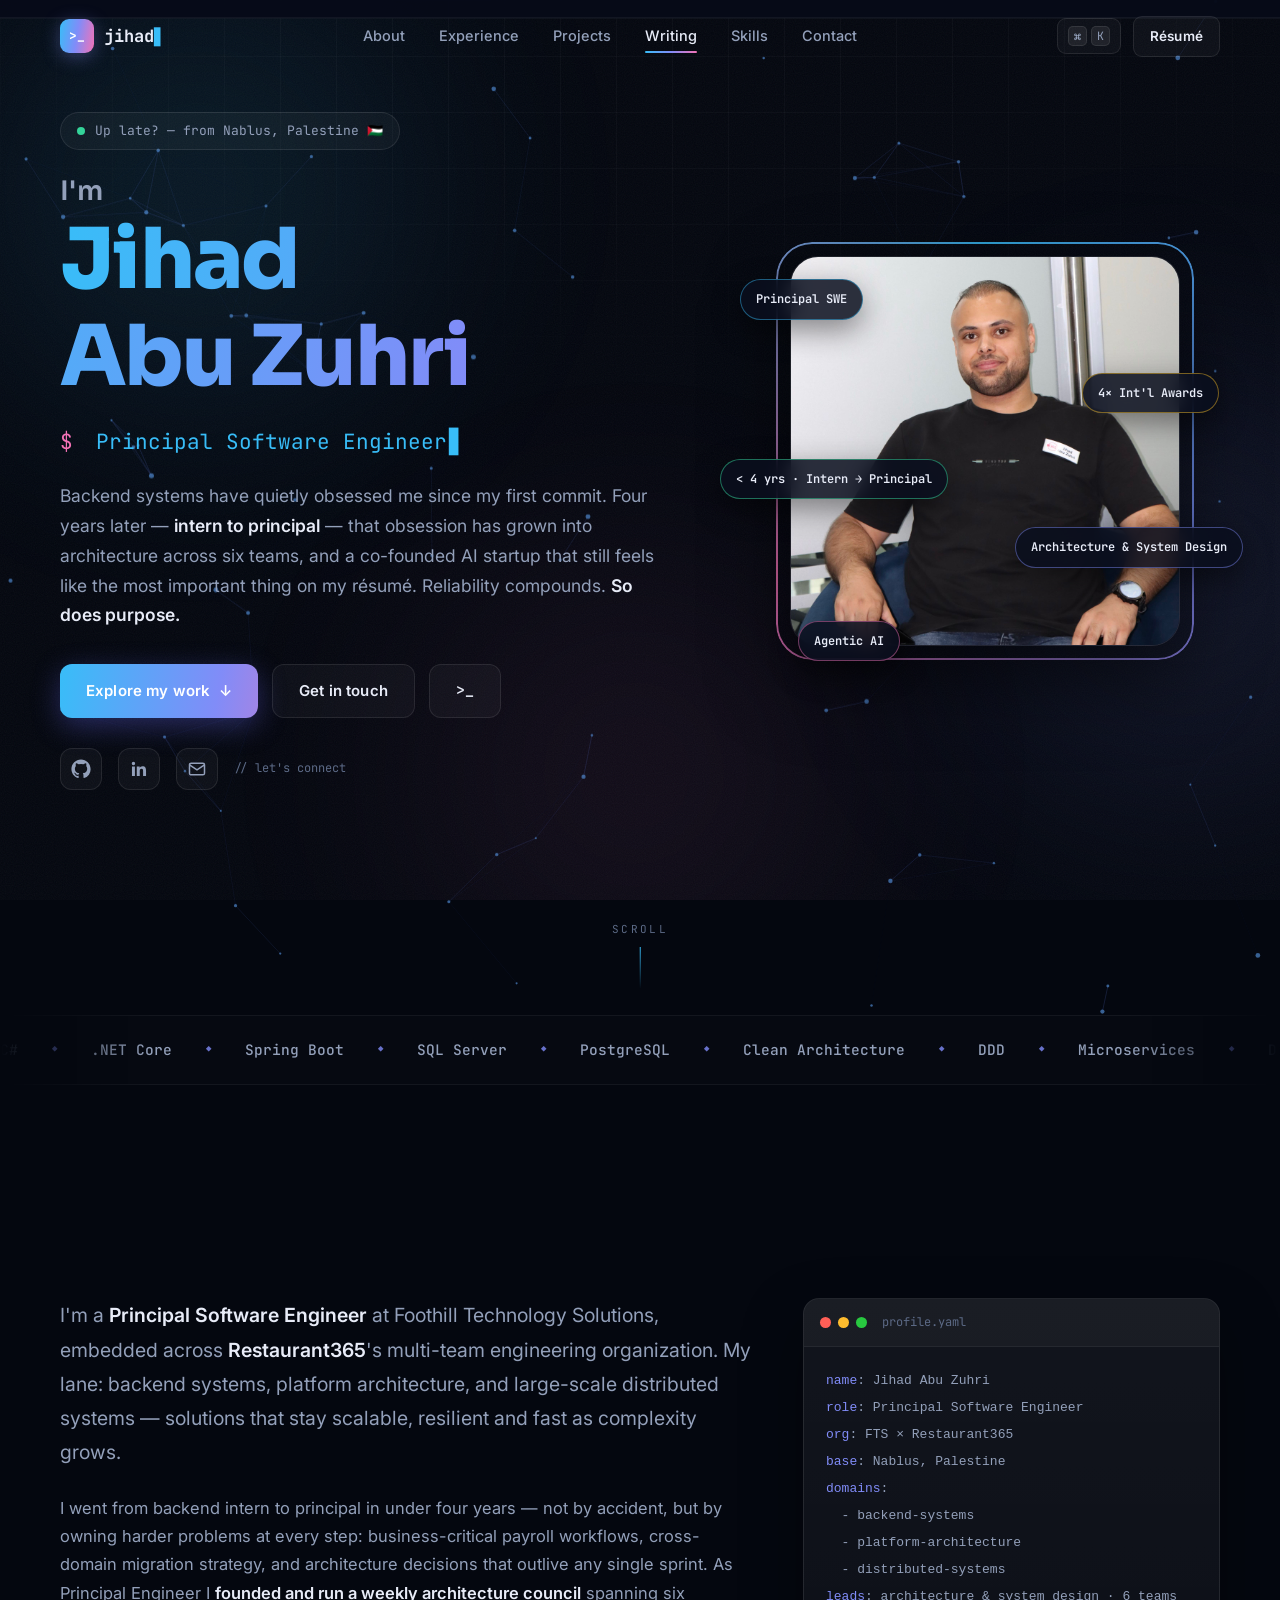
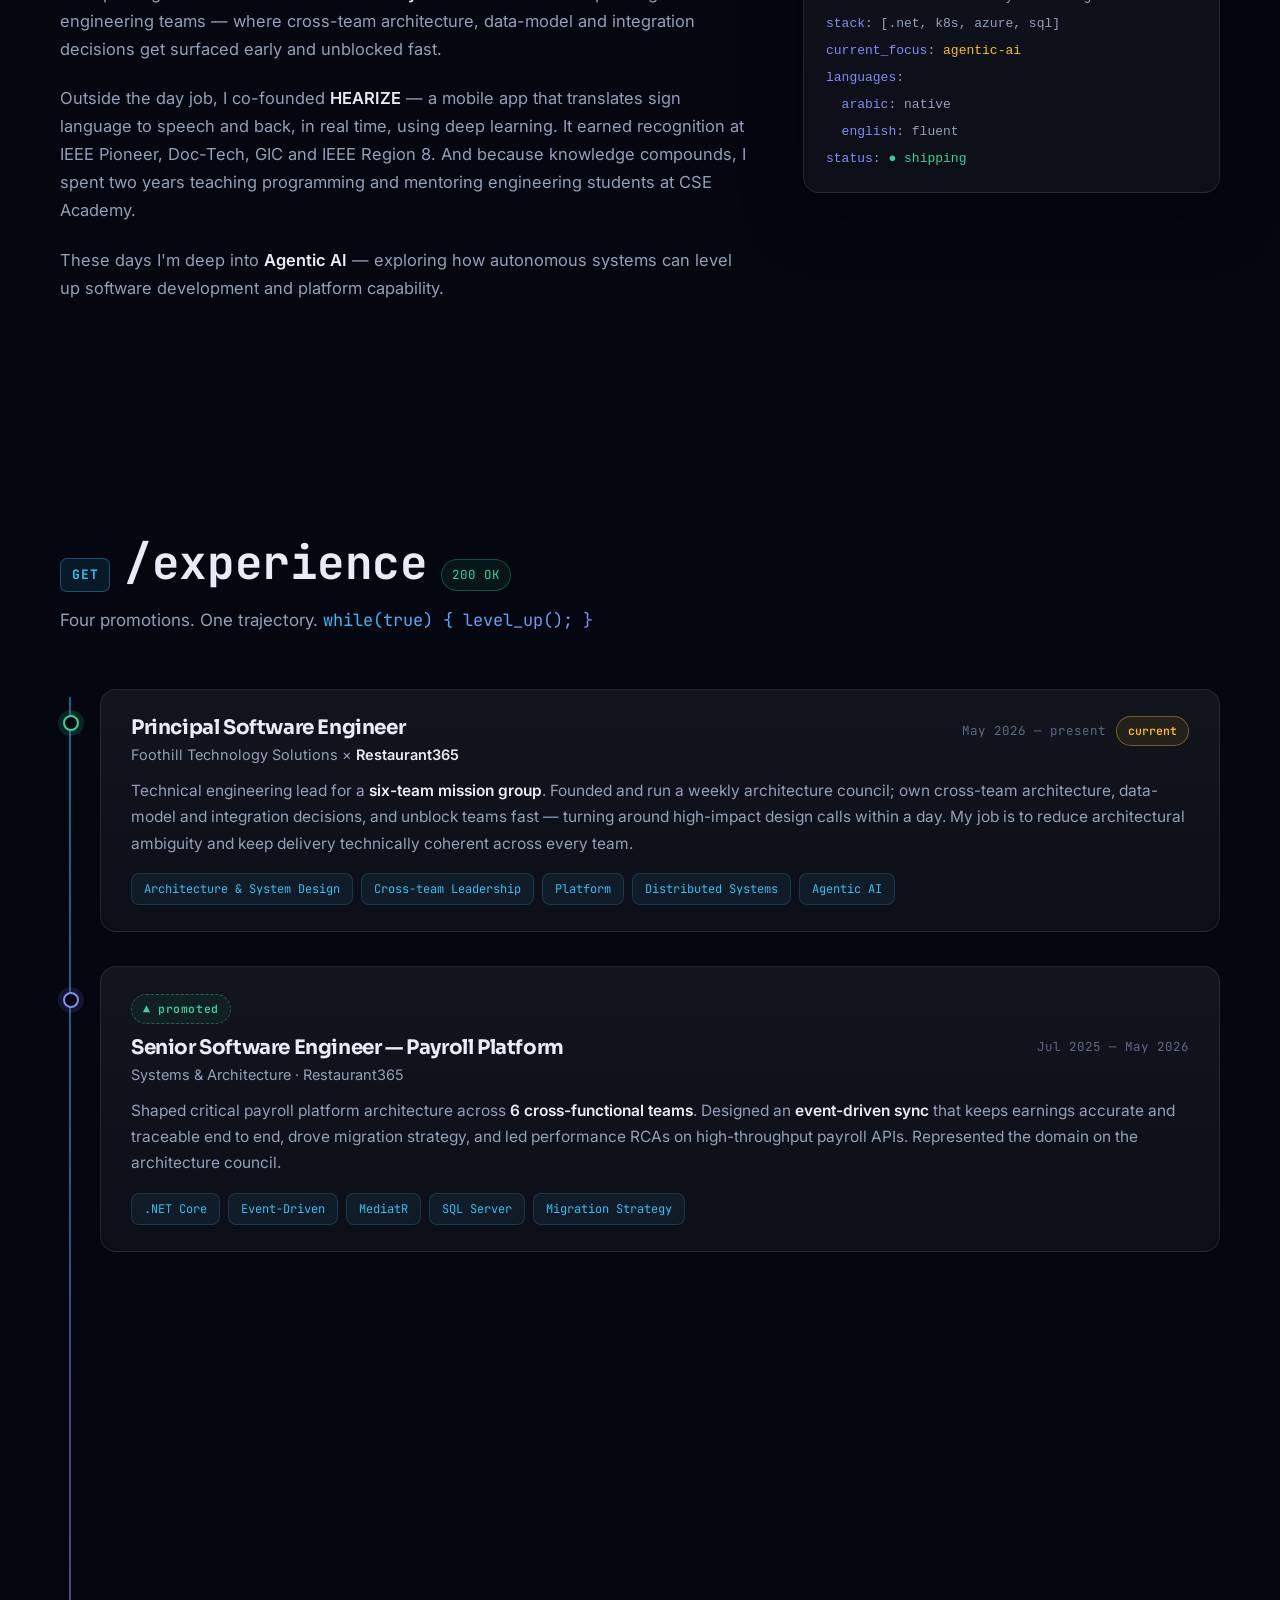
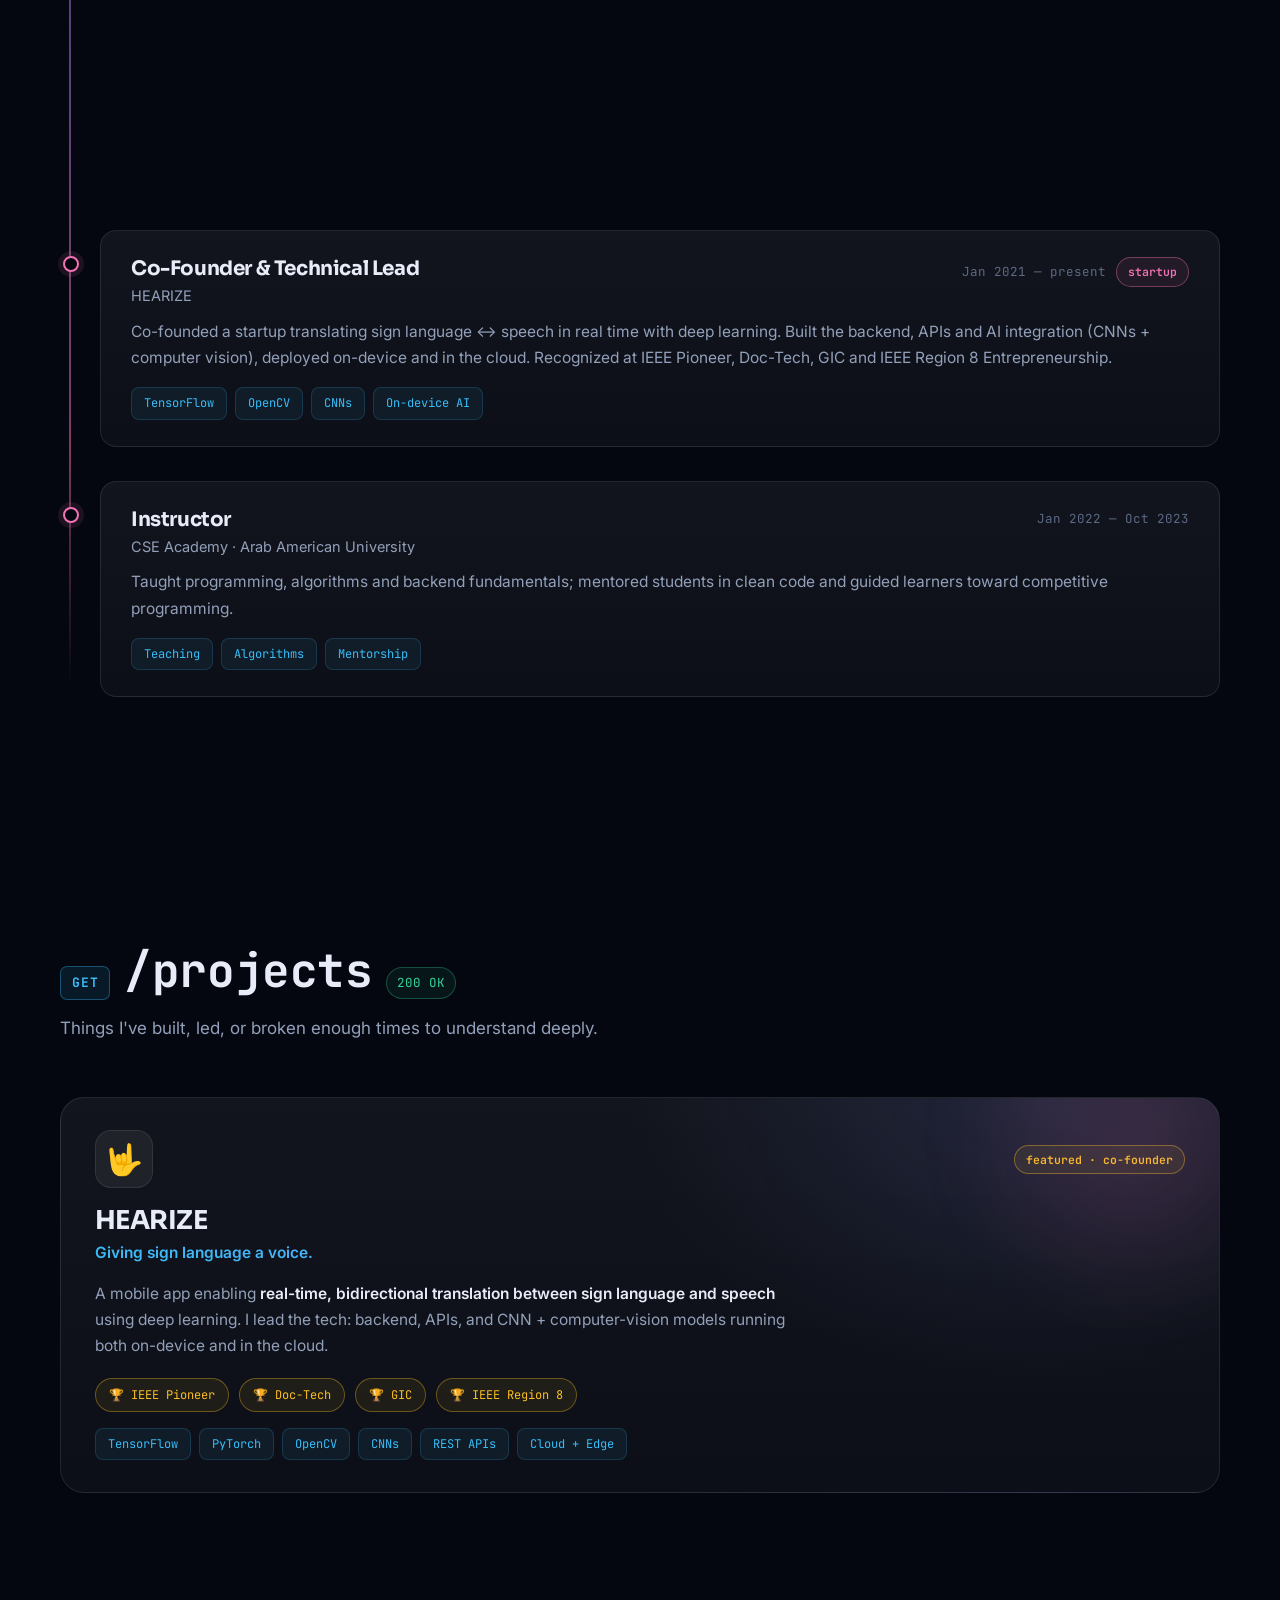
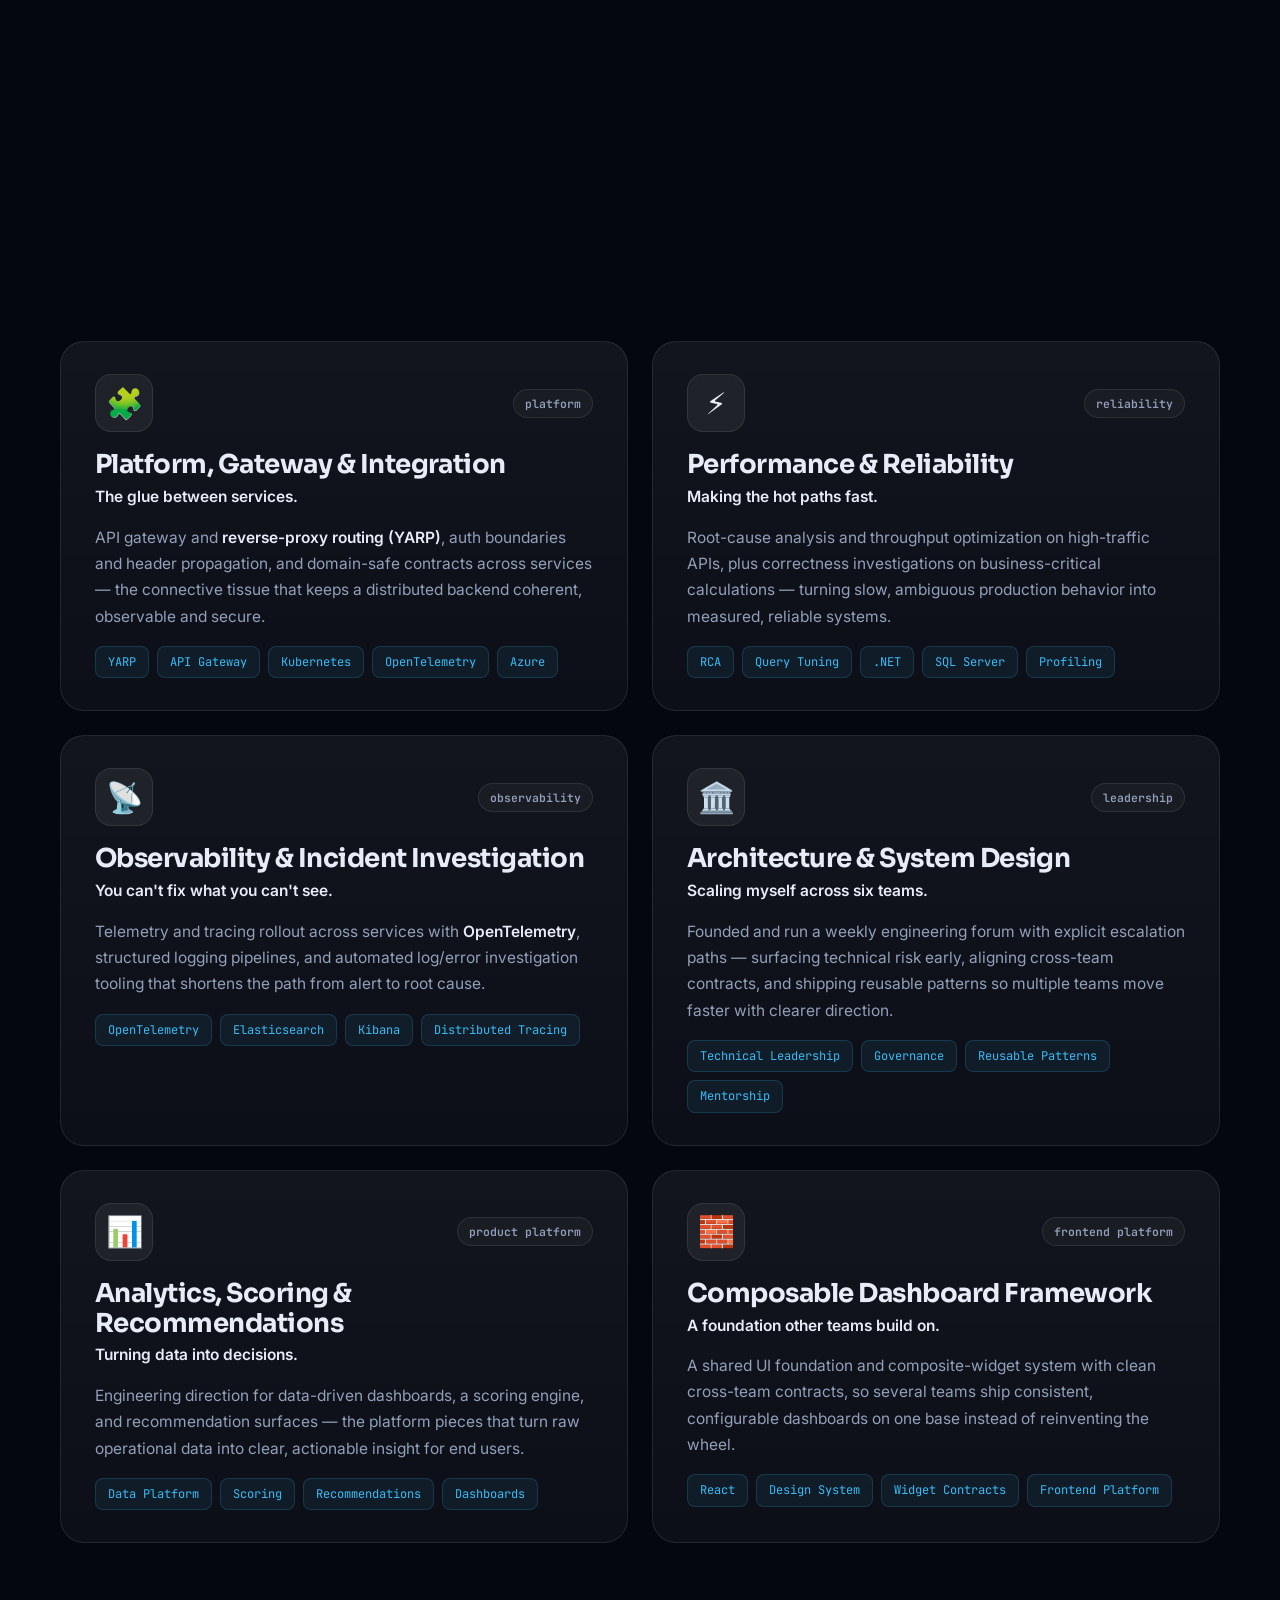
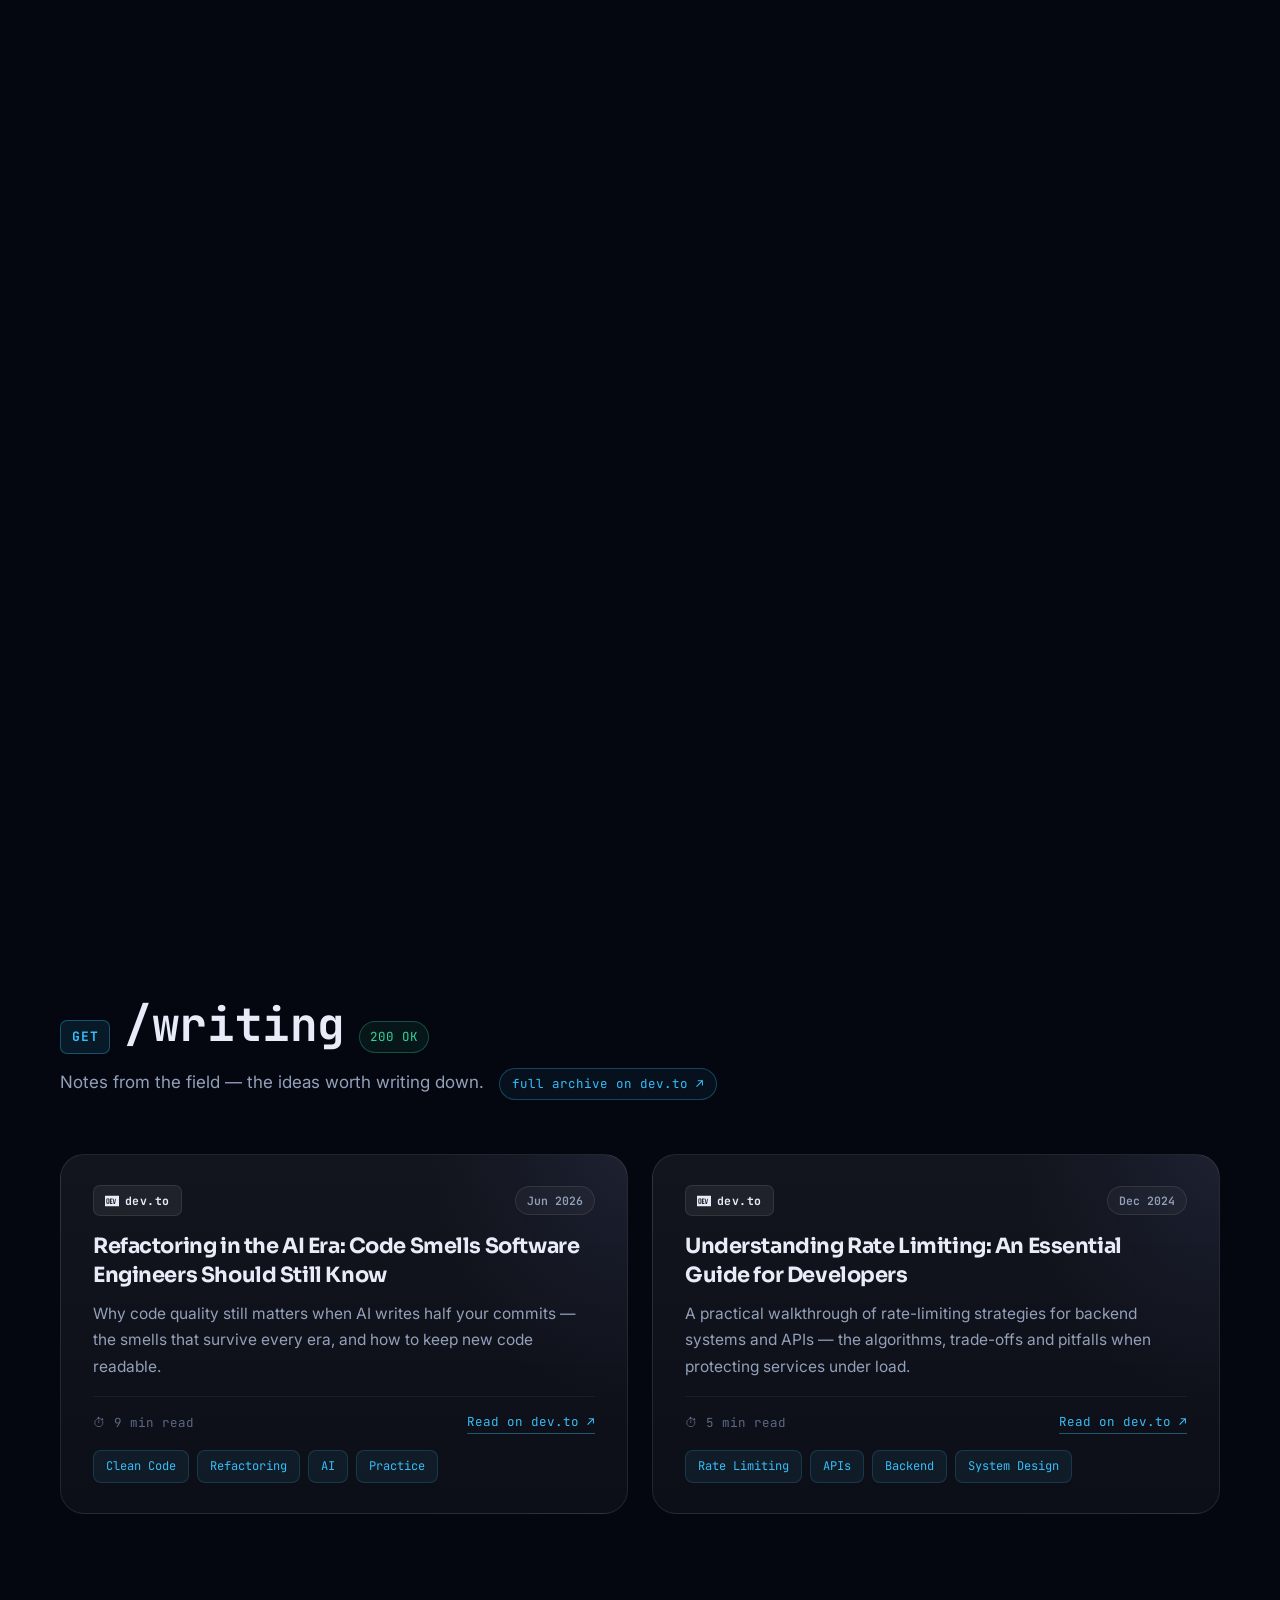
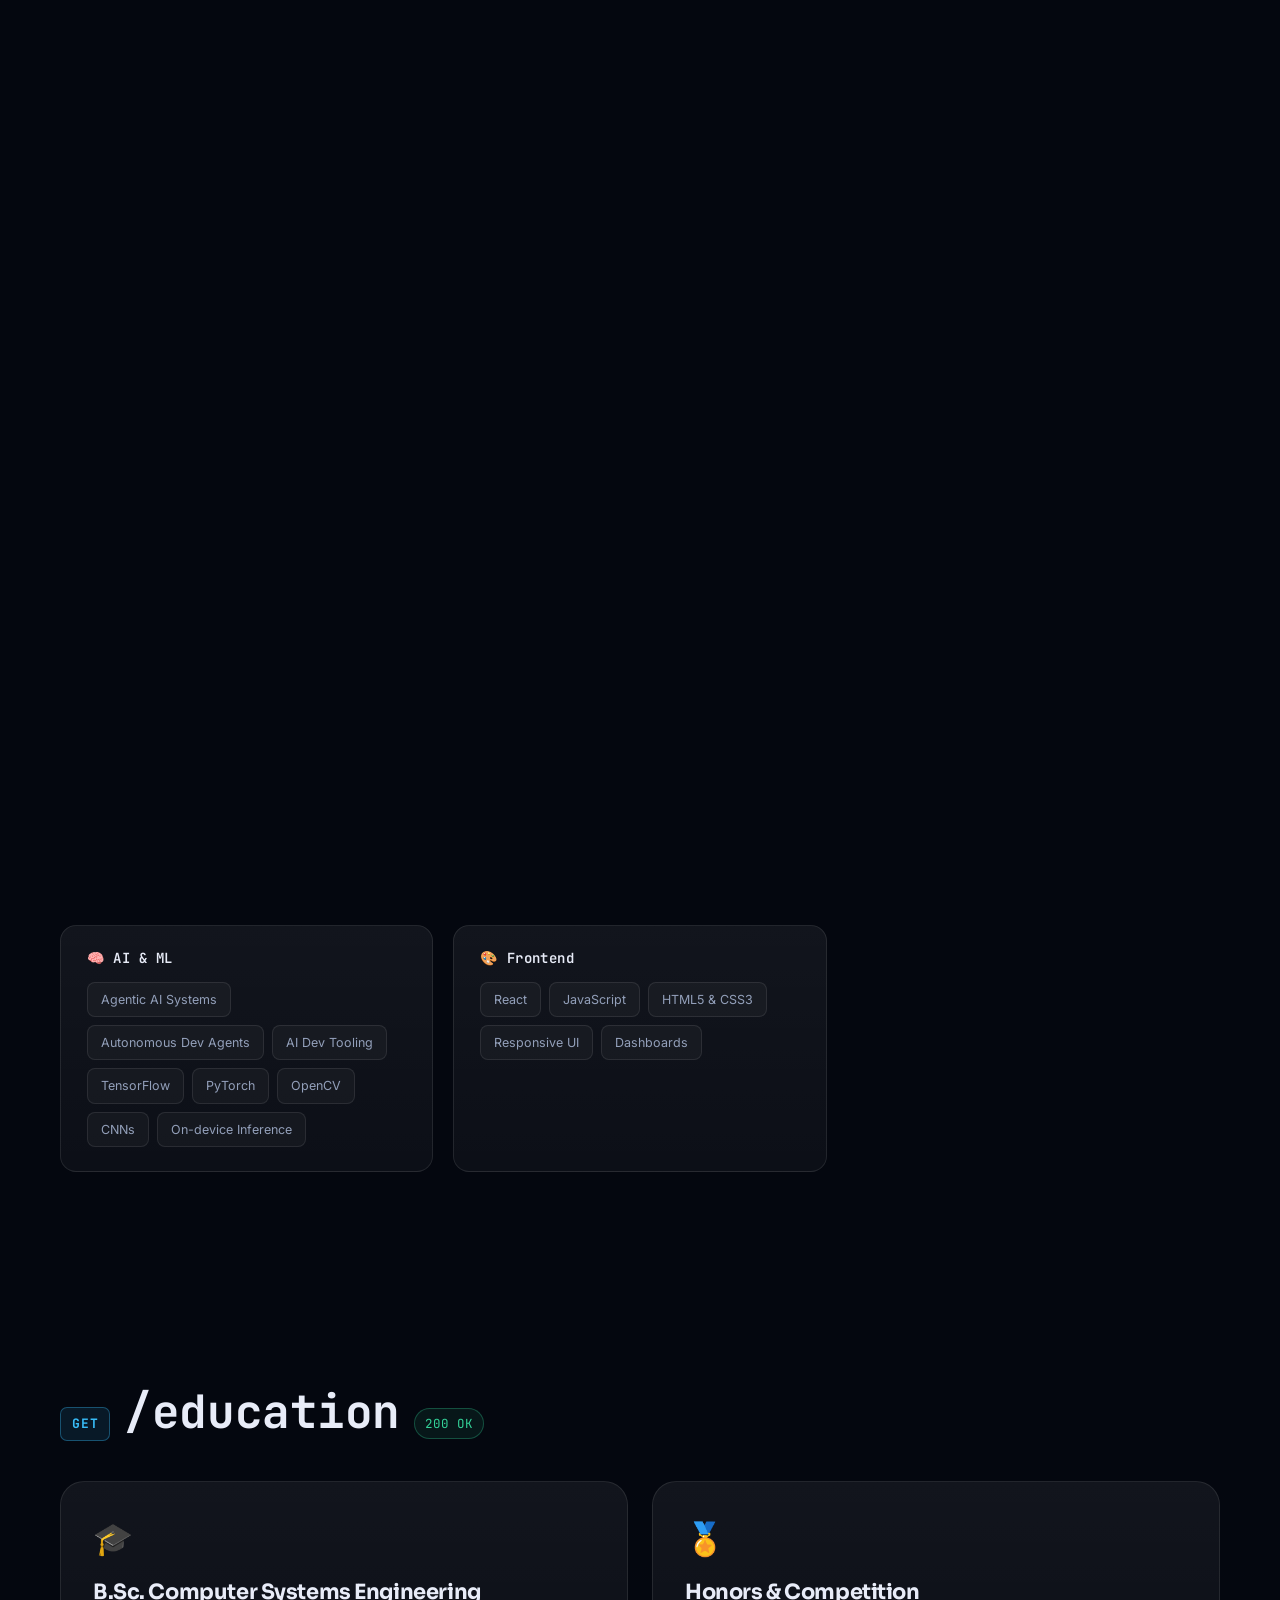
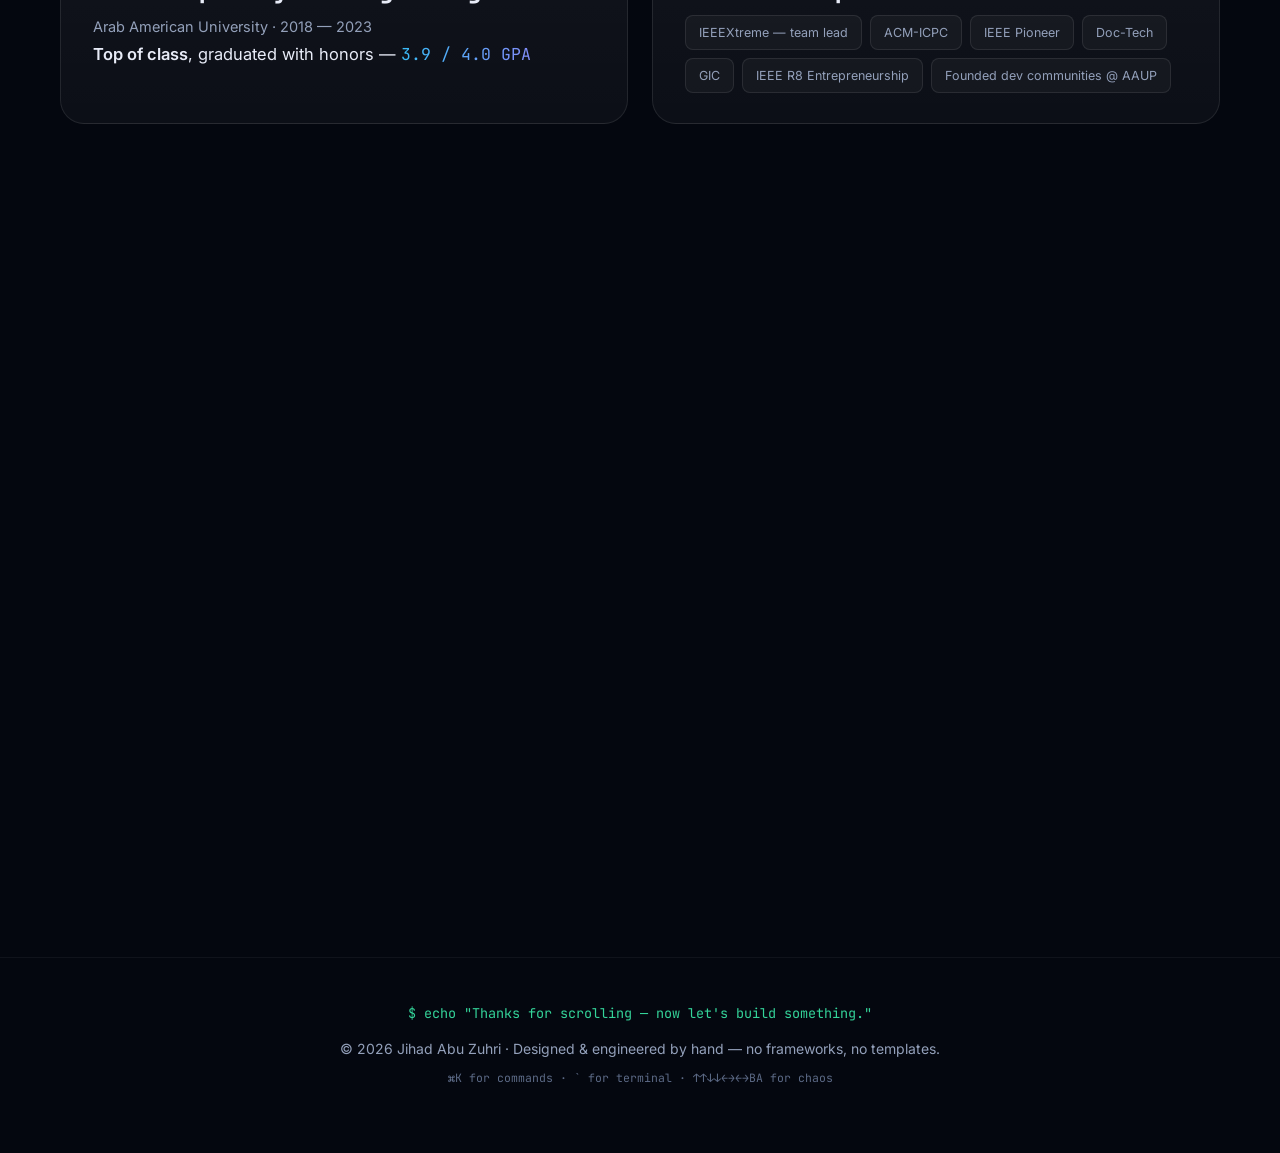
==== commit 7f76e0af: "feat: add /writing section with dev.to articles Surface dev.to writing on the portfolio: two article" ====
--- a/index.html
+++ b/index.html
@@ -86,6 +86,7 @@
         <a href="#about" data-nav="about">About</a>
         <a href="#experience" data-nav="experience">Experience</a>
         <a href="#projects" data-nav="projects">Projects</a>
+        <a href="#writing" data-nav="writing">Writing</a>
         <a href="#skills" data-nav="skills">Skills</a>
         <a href="#contact" data-nav="contact">Contact</a>
       </nav>
@@ -108,6 +109,7 @@
       <a href="#about">About</a>
       <a href="#experience">Experience</a>
       <a href="#projects">Projects</a>
+      <a href="#writing">Writing</a>
       <a href="#skills">Skills</a>
       <a href="#contact">Contact</a>
       <a href="resume.html">Résumé →</a>
@@ -675,6 +677,77 @@
       </div>
     </section>
 
+    <!-- ▒▒ WRITING ▒▒ -->
+    <section class="section" id="writing">
+      <div class="container">
+        <div class="endpoint reveal">
+          <span class="endpoint-method get mono">GET</span>
+          <h2 class="endpoint-path mono">/writing</h2>
+          <span class="endpoint-status mono">200 OK</span>
+        </div>
+        <p class="section-sub reveal">
+          Notes from the field — the ideas worth writing down.
+          <a class="section-sub-link mono" href="https://dev.to/jihadabuzuhri" target="_blank" rel="noopener">full archive on dev.to ↗</a>
+        </p>
+
+        <div class="articles-grid">
+
+          <article class="article-card reveal" data-tilt>
+            <div class="article-top">
+              <span class="article-badge mono" aria-hidden="true">
+                <svg viewBox="0 0 24 24" width="14" height="14" fill="currentColor" aria-hidden="true"><path d="M23.5 12c0-1.65-.9-3.03-2.4-3.03-.6 0-1.05.23-1.35.55V6.7h-1.35v10.6h1.35V10.4c.3-.32.75-.55 1.35-.55.9 0 1.4.87 1.4 2.15s-.5 2.15-1.4 2.15c-.6 0-1.05-.23-1.35-.55v1.6c.3.32.75.55 1.35.55 1.5 0 2.4-1.4 2.4-3.05zM0 3v18h24V3H0zm7.63 12.5c0 .55-.45 1-1 1H3.35c-.55 0-1-.45-1-1V8.5c0-.55.45-1 1-1h3.28c.55 0 1 .45 1 1v7zm5.02-6H10.2v2.1h1.5v1.5h-1.5v2.1h2.45V17H8.7V7.5h3.95v2zm4.55 7c-.15.55-.5.85-1 .85h-.4c-.5 0-.85-.3-1-.85l-1.6-8.5h1.5l1.3 7.35 1.3-7.35h1.5l-1.6 8.5zM5.85 9v6h-2V9h2z"/></svg>
+                dev.to
+              </span>
+              <span class="tag mono">Jun 2026</span>
+            </div>
+            <h3 class="article-title">
+              <a href="https://dev.to/jihadabuzuhri/refactoring-in-the-ai-era-code-smells-software-engineers-should-still-know-2ino" target="_blank" rel="noopener">
+                Refactoring in the AI Era: Code Smells Software Engineers Should Still Know
+              </a>
+            </h3>
+            <p class="article-excerpt">
+              Why code quality still matters when AI writes half your commits — the smells that survive every era,
+              and how to keep new code readable.
+            </p>
+            <div class="article-meta mono">
+              <span class="article-read">⏱ 9 min read</span>
+              <a class="article-cta" href="https://dev.to/jihadabuzuhri/refactoring-in-the-ai-era-code-smells-software-engineers-should-still-know-2ino" target="_blank" rel="noopener">Read on dev.to ↗</a>
+            </div>
+            <ul class="tag-row mono">
+              <li>Clean Code</li><li>Refactoring</li><li>AI</li><li>Practice</li>
+            </ul>
+          </article>
+
+          <article class="article-card reveal" data-tilt>
+            <div class="article-top">
+              <span class="article-badge mono" aria-hidden="true">
+                <svg viewBox="0 0 24 24" width="14" height="14" fill="currentColor" aria-hidden="true"><path d="M23.5 12c0-1.65-.9-3.03-2.4-3.03-.6 0-1.05.23-1.35.55V6.7h-1.35v10.6h1.35V10.4c.3-.32.75-.55 1.35-.55.9 0 1.4.87 1.4 2.15s-.5 2.15-1.4 2.15c-.6 0-1.05-.23-1.35-.55v1.6c.3.32.75.55 1.35.55 1.5 0 2.4-1.4 2.4-3.05zM0 3v18h24V3H0zm7.63 12.5c0 .55-.45 1-1 1H3.35c-.55 0-1-.45-1-1V8.5c0-.55.45-1 1-1h3.28c.55 0 1 .45 1 1v7zm5.02-6H10.2v2.1h1.5v1.5h-1.5v2.1h2.45V17H8.7V7.5h3.95v2zm4.55 7c-.15.55-.5.85-1 .85h-.4c-.5 0-.85-.3-1-.85l-1.6-8.5h1.5l1.3 7.35 1.3-7.35h1.5l-1.6 8.5zM5.85 9v6h-2V9h2z"/></svg>
+                dev.to
+              </span>
+              <span class="tag mono">Dec 2024</span>
+            </div>
+            <h3 class="article-title">
+              <a href="https://dev.to/jihadabuzuhri/understanding-rate-limiting-an-essential-guide-for-developers-2pa2" target="_blank" rel="noopener">
+                Understanding Rate Limiting: An Essential Guide for Developers
+              </a>
+            </h3>
+            <p class="article-excerpt">
+              A practical walkthrough of rate-limiting strategies for backend systems and APIs — the algorithms,
+              trade-offs and pitfalls when protecting services under load.
+            </p>
+            <div class="article-meta mono">
+              <span class="article-read">⏱ 5 min read</span>
+              <a class="article-cta" href="https://dev.to/jihadabuzuhri/understanding-rate-limiting-an-essential-guide-for-developers-2pa2" target="_blank" rel="noopener">Read on dev.to ↗</a>
+            </div>
+            <ul class="tag-row mono">
+              <li>Rate Limiting</li><li>APIs</li><li>Backend</li><li>System Design</li>
+            </ul>
+          </article>
+
+        </div>
+      </div>
+    </section>
+
     <!-- ▒▒ SKILLS ▒▒ -->
     <section class="section" id="skills">
       <div class="container">
--- a/css/layout.css
+++ b/css/layout.css
@@ -285,6 +285,11 @@
   grid-template-columns: repeat(2, 1fr);
   gap: 24px;
 }
+.articles-grid {
+  display: grid;
+  grid-template-columns: repeat(2, 1fr);
+  gap: 24px;
+}
 .skills-grid {
   display: grid;
   grid-template-columns: repeat(3, 1fr);
--- a/css/components.css
+++ b/css/components.css
@@ -402,6 +402,110 @@
 }
 .project-links a:hover { color: var(--c3); border-color: rgba(244, 114, 182, 0.6); }
 
+/* ── Writing / Articles ────────────────────────────────────── */
+.section-sub-link {
+  display: inline-flex;
+  align-items: center;
+  margin-left: 10px;
+  padding: 4px 12px;
+  font-size: 12.5px;
+  color: var(--c1);
+  border: 1px solid rgba(56, 189, 248, 0.3);
+  border-radius: 100px;
+  background: rgba(56, 189, 248, 0.06);
+  transition: color 0.25s, border-color 0.25s, background 0.25s, transform 0.25s;
+}
+.section-sub-link:hover {
+  color: var(--c3);
+  border-color: rgba(244, 114, 182, 0.5);
+  background: rgba(244, 114, 182, 0.08);
+  transform: translateY(-1px);
+}
+
+.article-card {
+  position: relative;
+  padding: 30px 32px;
+  border: 1px solid var(--line);
+  border-radius: var(--r-lg);
+  background:
+    radial-gradient(50% 100% at 100% 0%, rgba(129, 140, 248, 0.09), transparent 70%),
+    linear-gradient(180deg, var(--panel-2), var(--panel));
+  overflow: hidden;
+  transition: border-color 0.3s, box-shadow 0.35s, transform 0.3s var(--ease-out);
+}
+.article-card:hover {
+  border-color: rgba(129, 140, 248, 0.5);
+  box-shadow: var(--shadow-glow);
+}
+
+.article-top {
+  display: flex;
+  justify-content: space-between;
+  align-items: center;
+  gap: 12px;
+  margin-bottom: 16px;
+  flex-wrap: wrap;
+}
+.article-badge {
+  display: inline-flex;
+  align-items: center;
+  gap: 6px;
+  font-size: 11.5px;
+  font-weight: 700;
+  letter-spacing: 0.04em;
+  color: var(--txt);
+  padding: 5px 11px;
+  border-radius: 7px;
+  background: rgba(255, 255, 255, 0.06);
+  border: 1px solid var(--line);
+}
+.article-badge svg { display: block; }
+
+.article-title {
+  font-size: 21px;
+  line-height: 1.35;
+  margin-bottom: 12px;
+}
+.article-title a {
+  color: var(--txt);
+  background-image: linear-gradient(var(--c2), var(--c2));
+  background-position: 0 100%;
+  background-repeat: no-repeat;
+  background-size: 0% 1.5px;
+  transition: background-size 0.35s var(--ease-out), color 0.25s;
+  padding-bottom: 2px;
+}
+.article-title a:hover {
+  color: var(--c1);
+  background-size: 100% 1.5px;
+}
+
+.article-excerpt {
+  color: var(--muted);
+  font-size: 15.5px;
+  max-width: 62ch;
+  margin-bottom: 16px;
+}
+
+.article-meta {
+  display: flex;
+  justify-content: space-between;
+  align-items: center;
+  gap: 14px;
+  flex-wrap: wrap;
+  padding-top: 14px;
+  border-top: 1px solid var(--line-soft);
+  font-size: 12.5px;
+}
+.article-read { color: var(--dim); }
+.article-cta {
+  color: var(--c1);
+  border-bottom: 1px solid rgba(56, 189, 248, 0.4);
+  padding-bottom: 1px;
+  transition: color 0.25s, border-color 0.25s;
+}
+.article-cta:hover { color: var(--c3); border-color: rgba(244, 114, 182, 0.6); }
+
 /* ── Skills ────────────────────────────────────────────────── */
 .core-stack {
   display: flex;
--- a/css/responsive.css
+++ b/css/responsive.css
@@ -29,6 +29,7 @@
   .about-card  { position: static; }
 
   .projects-grid { grid-template-columns: 1fr; }
+  .articles-grid { grid-template-columns: 1fr; }
   .edu-grid      { grid-template-columns: 1fr; }
 
   .section  { padding: 84px 0 64px; }
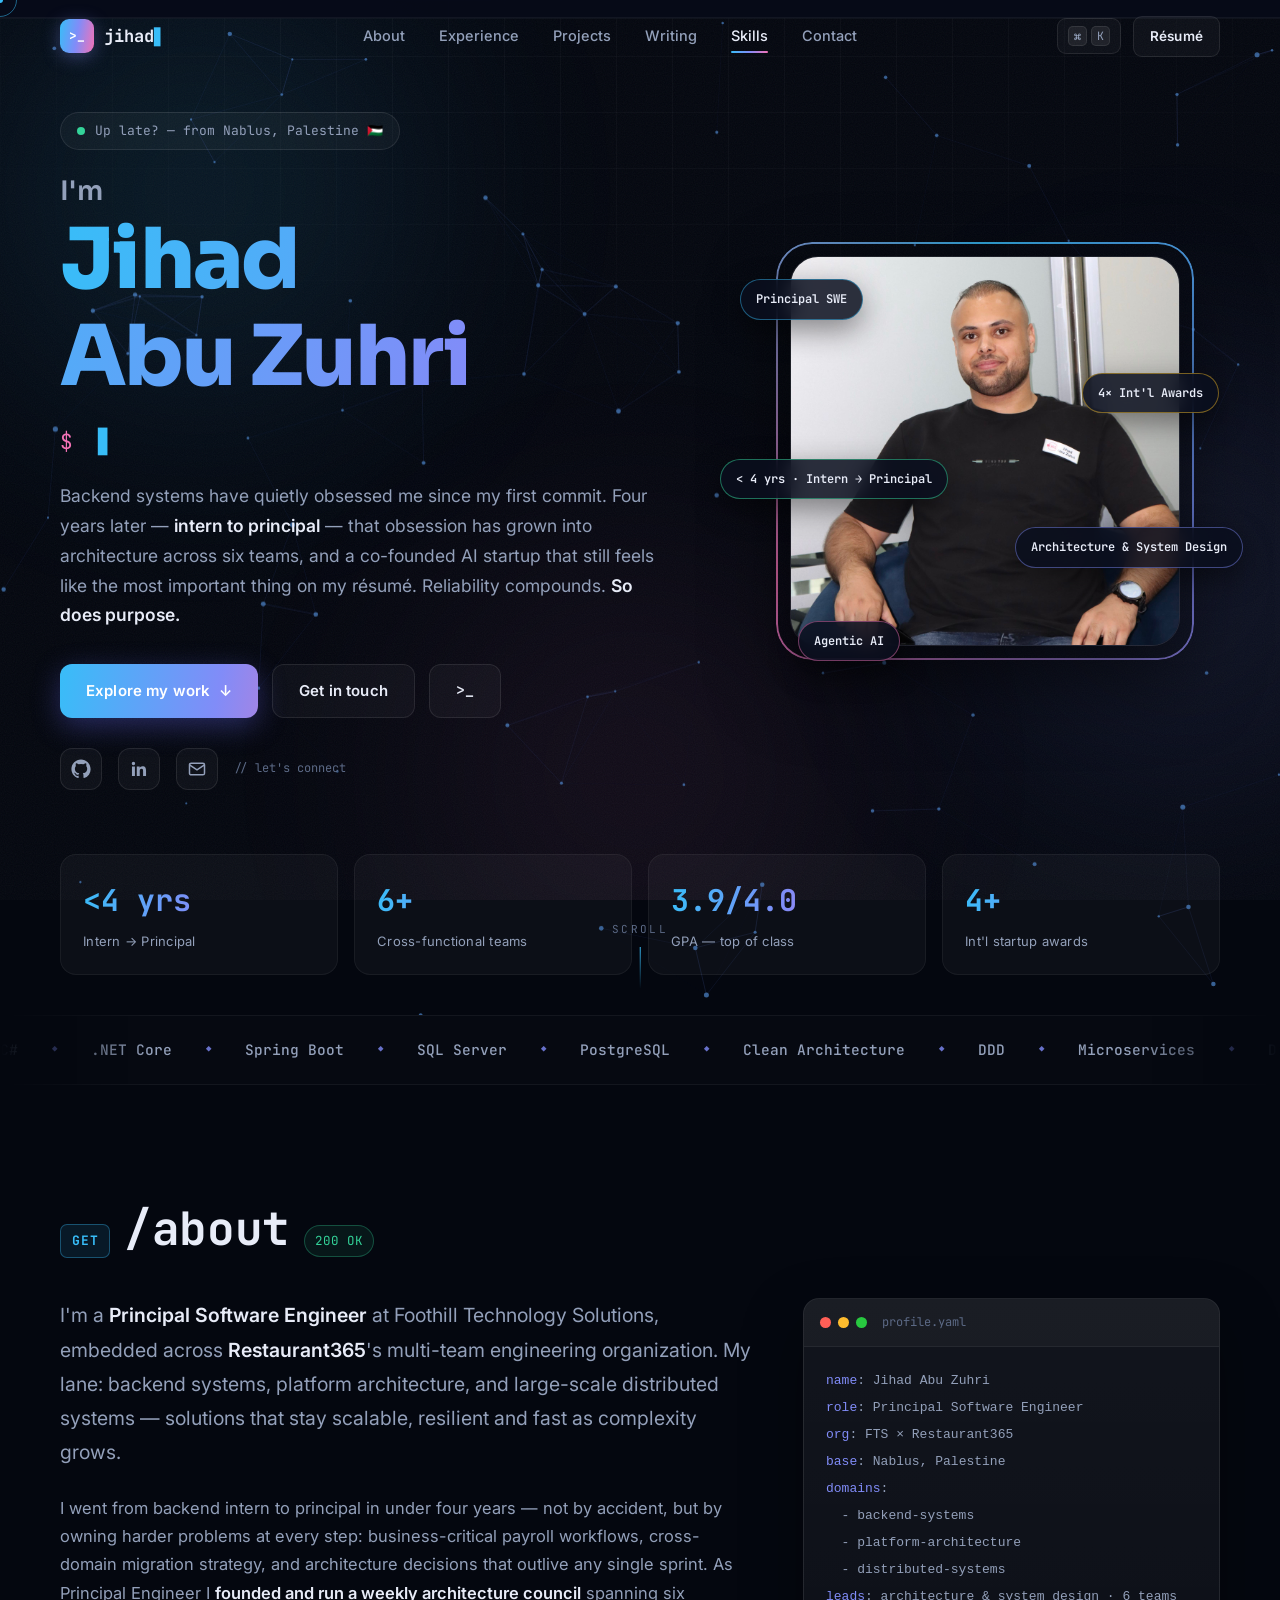
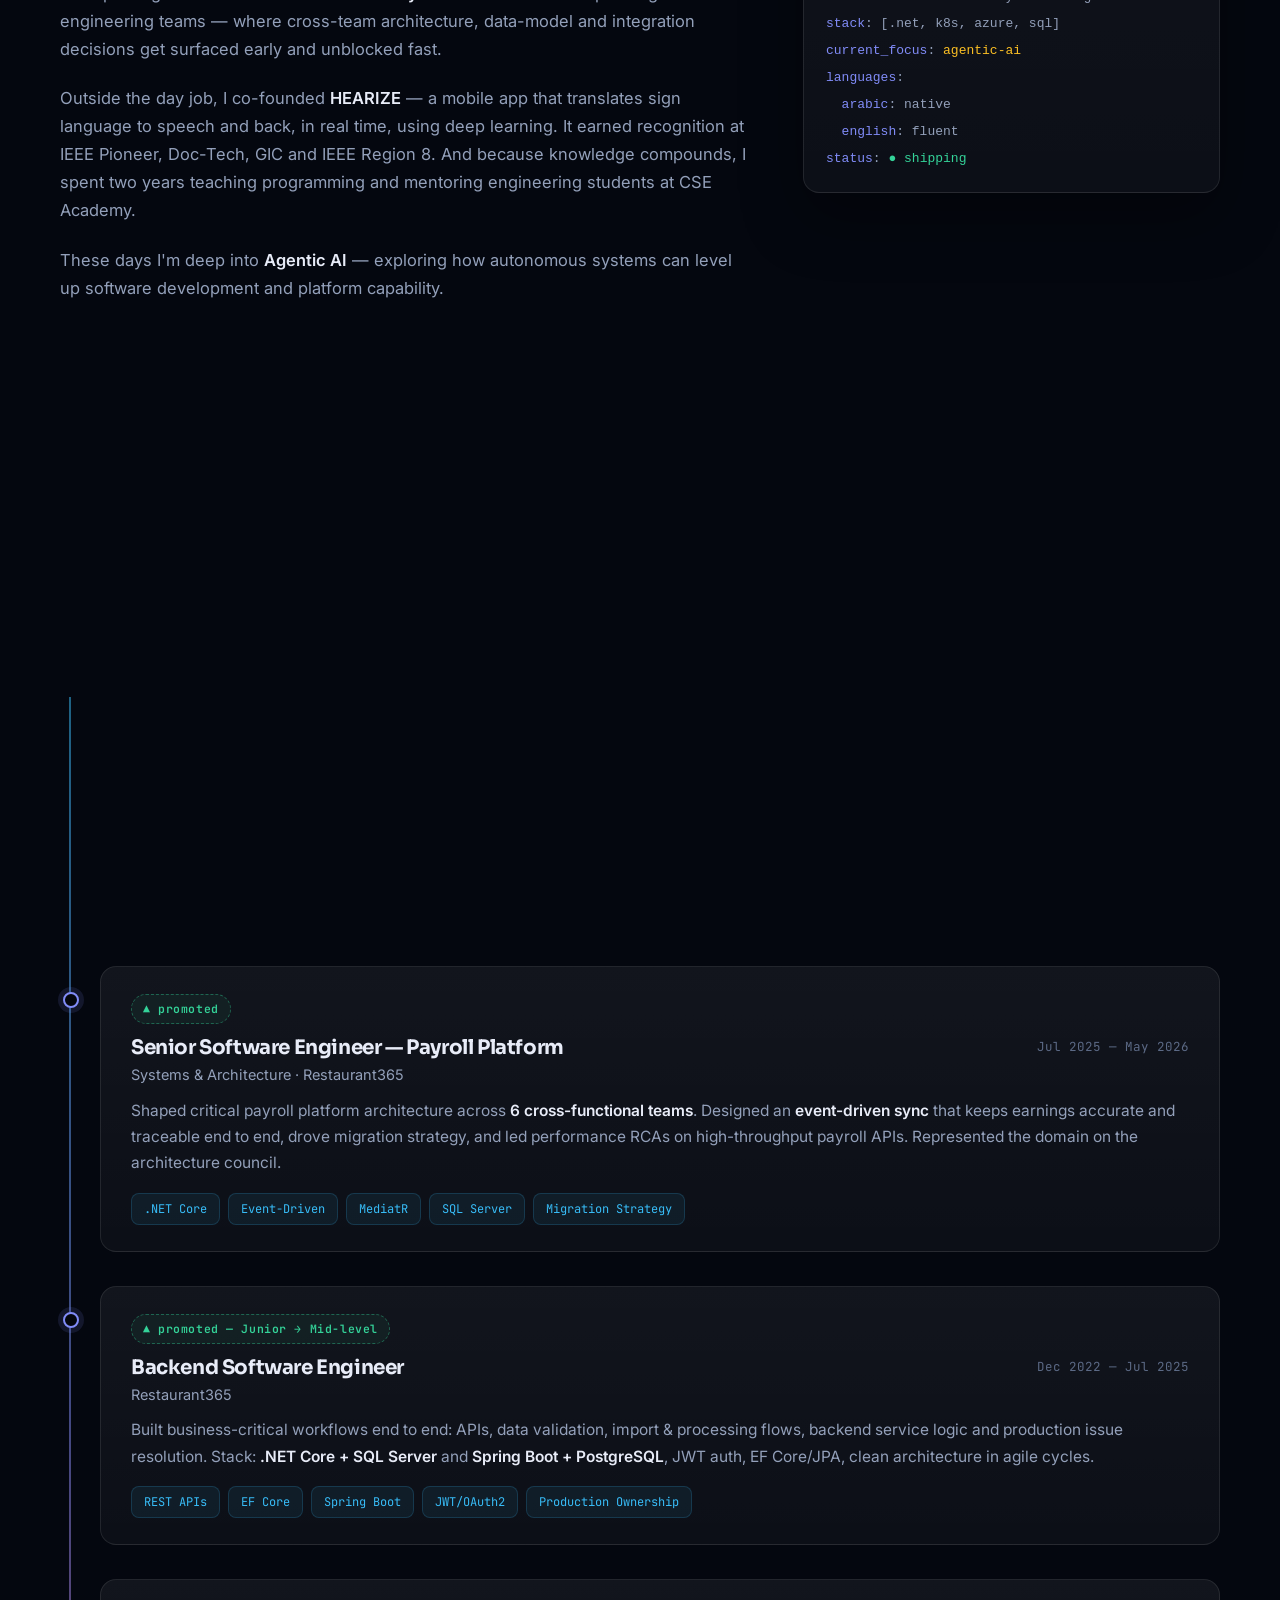
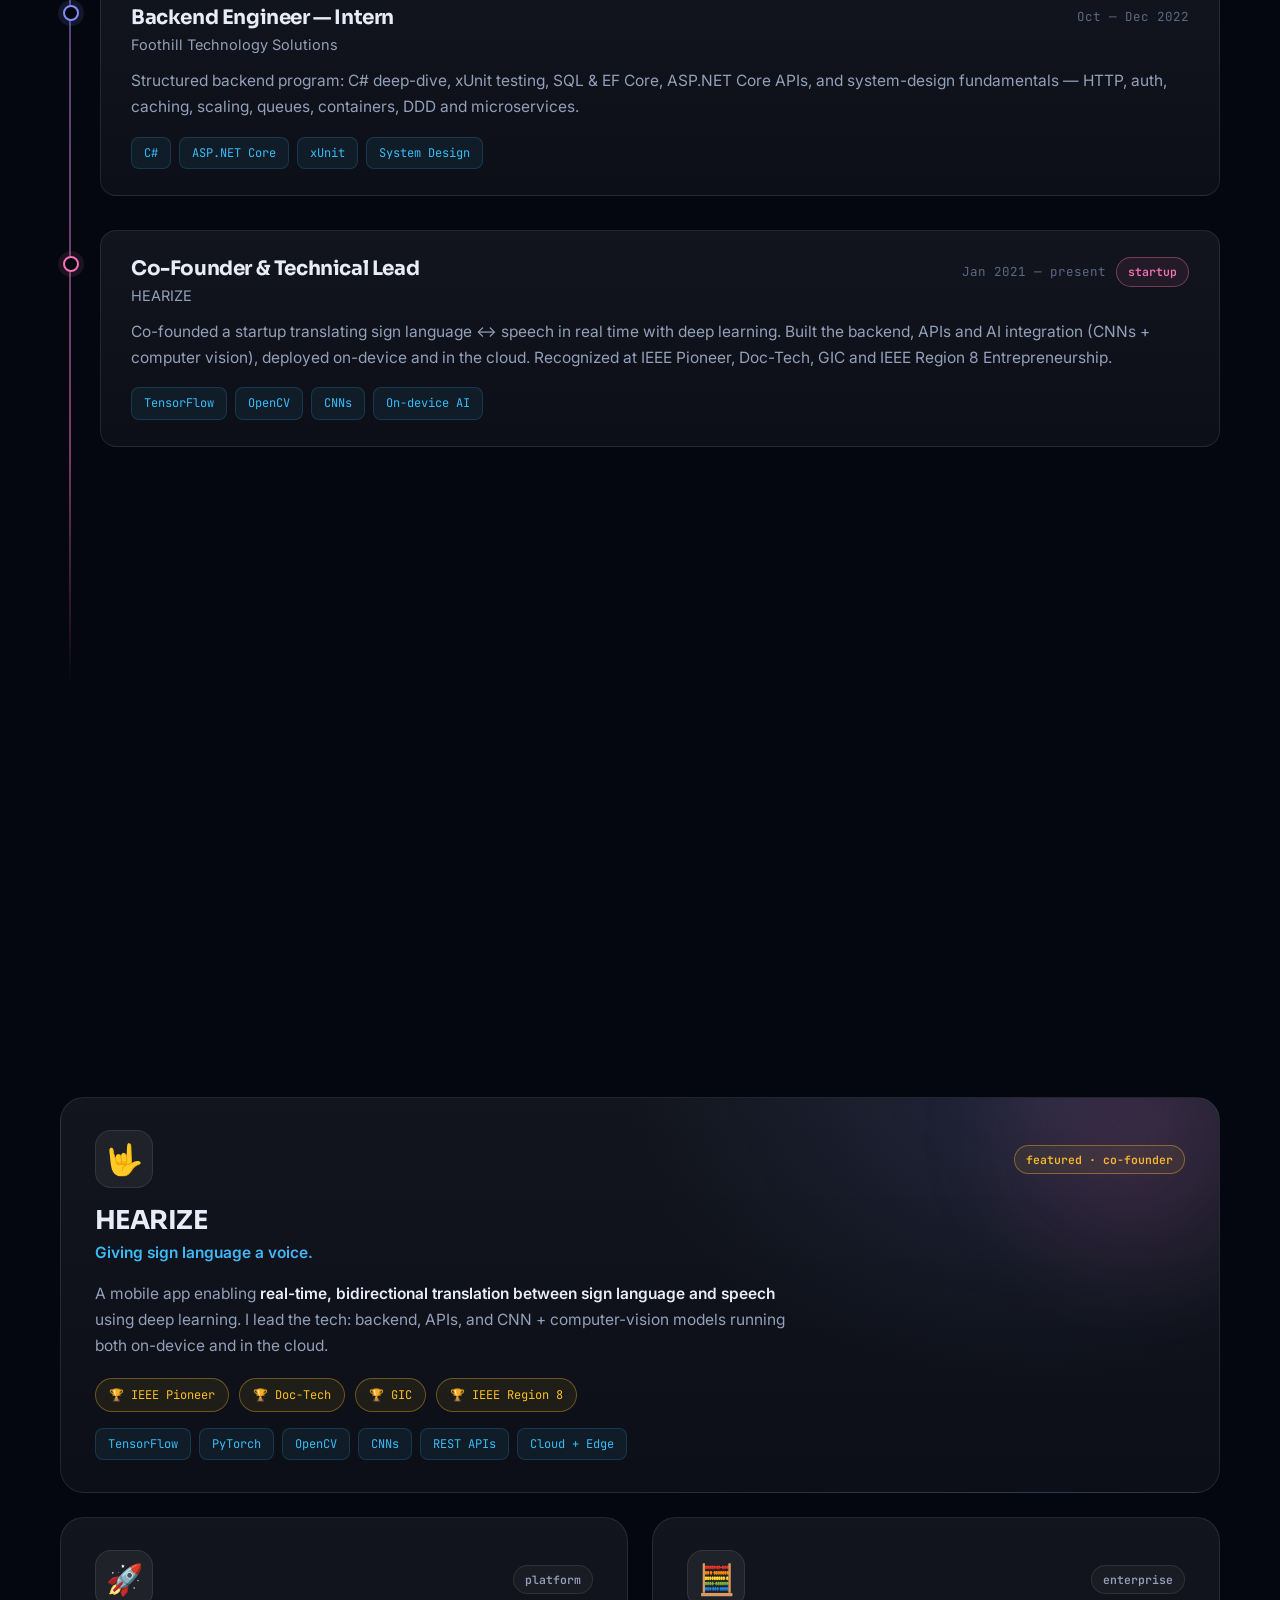
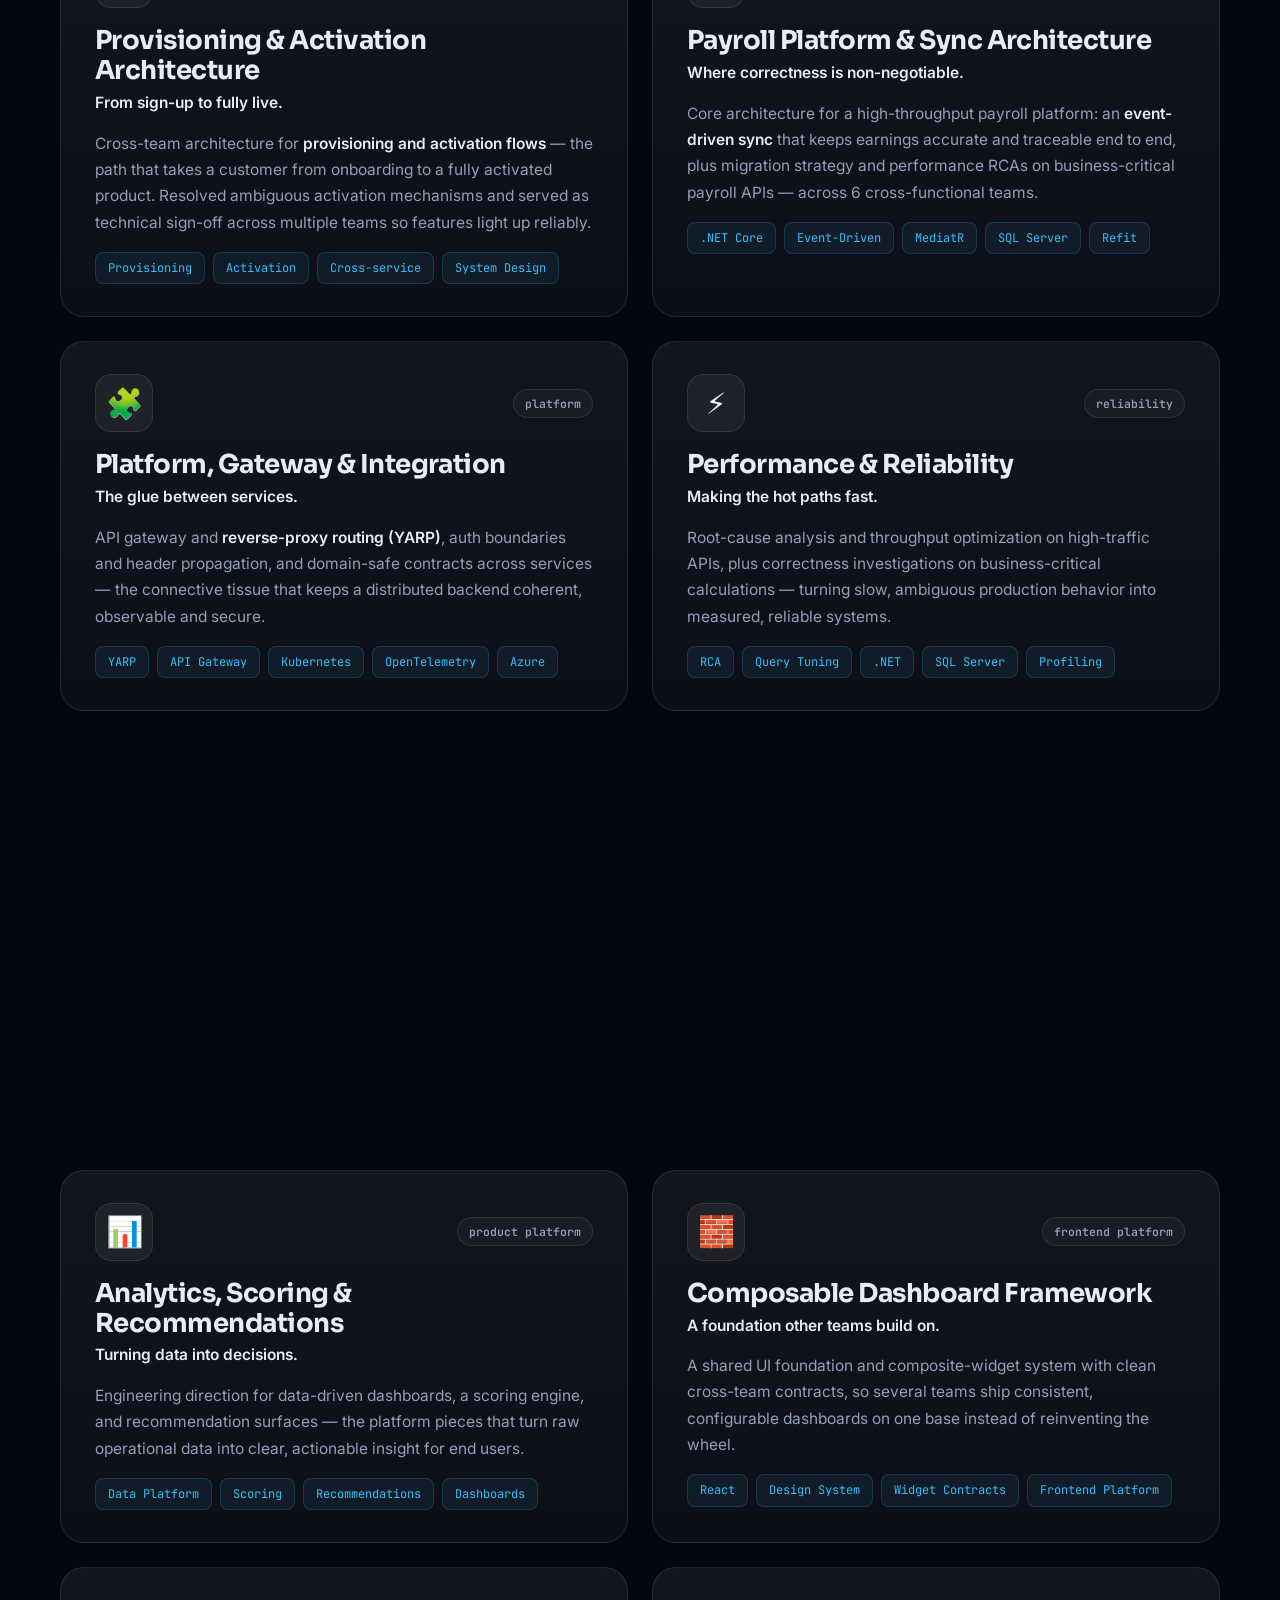
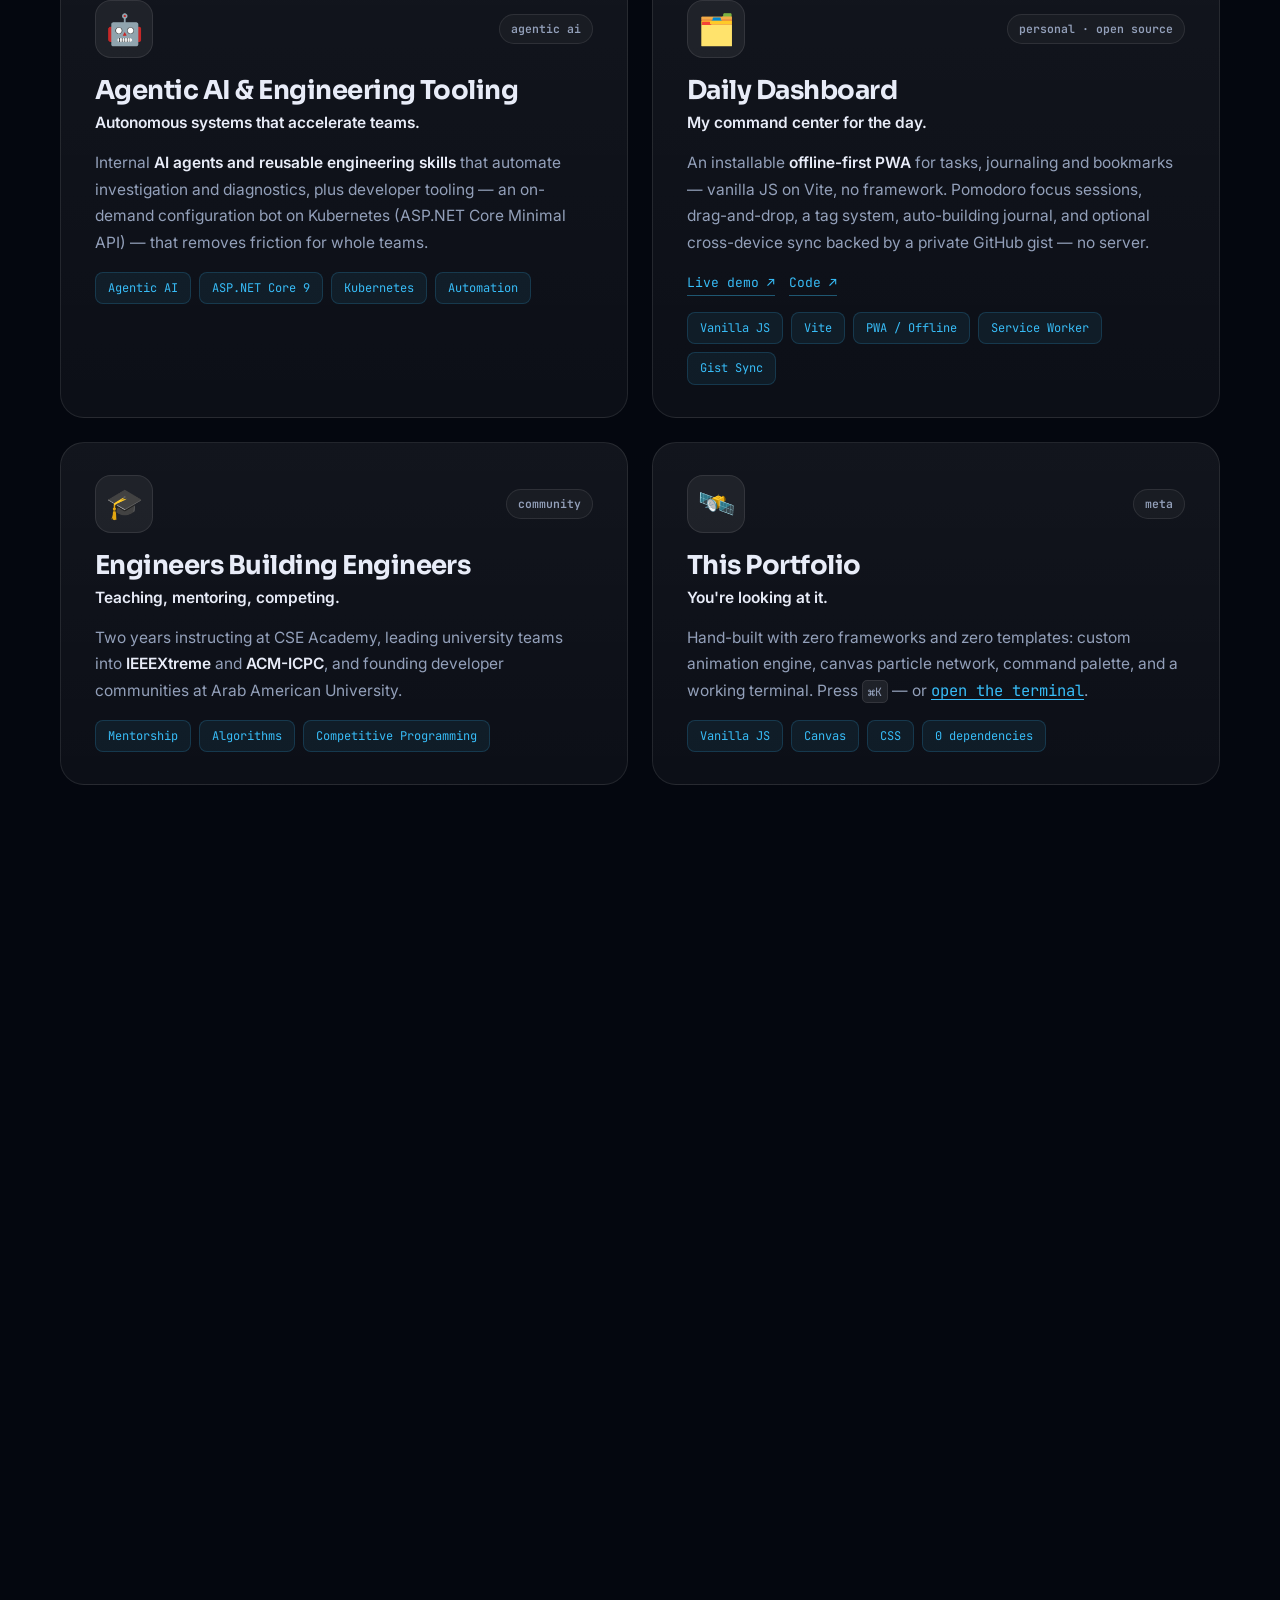
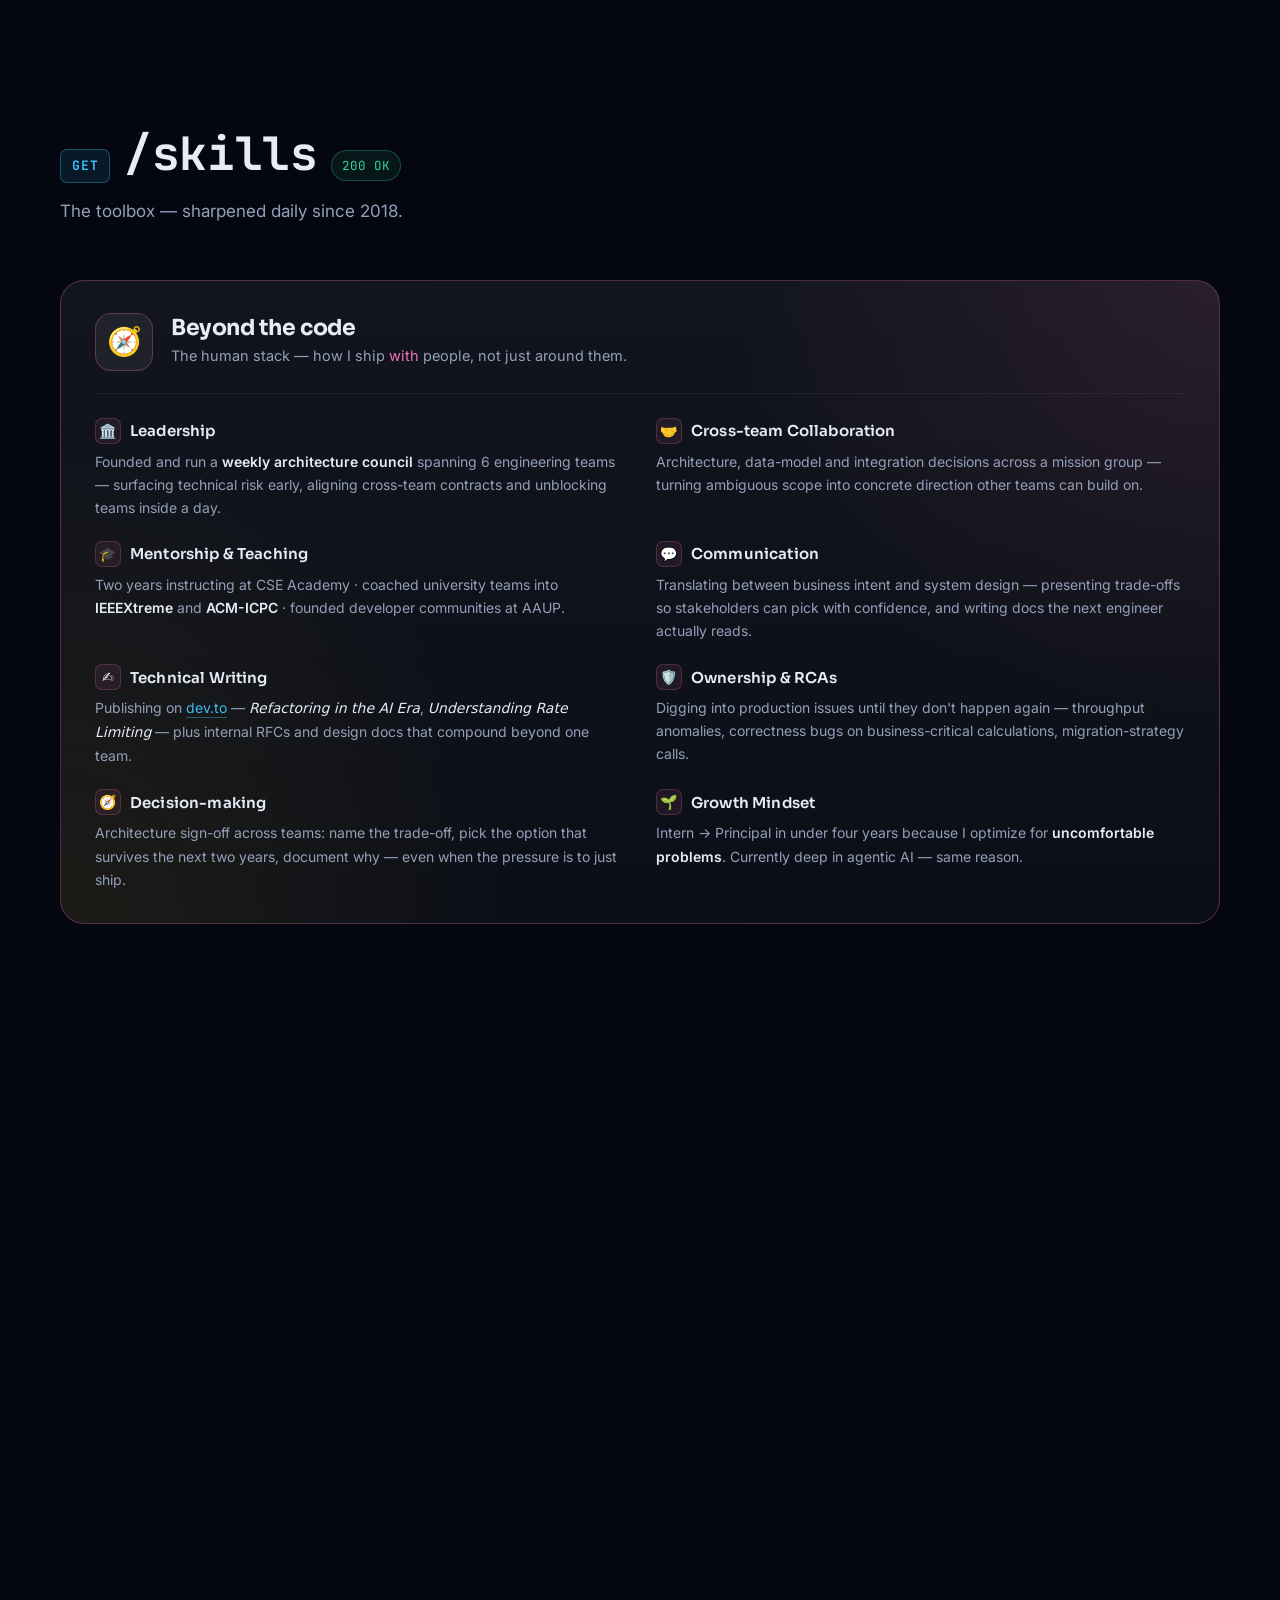
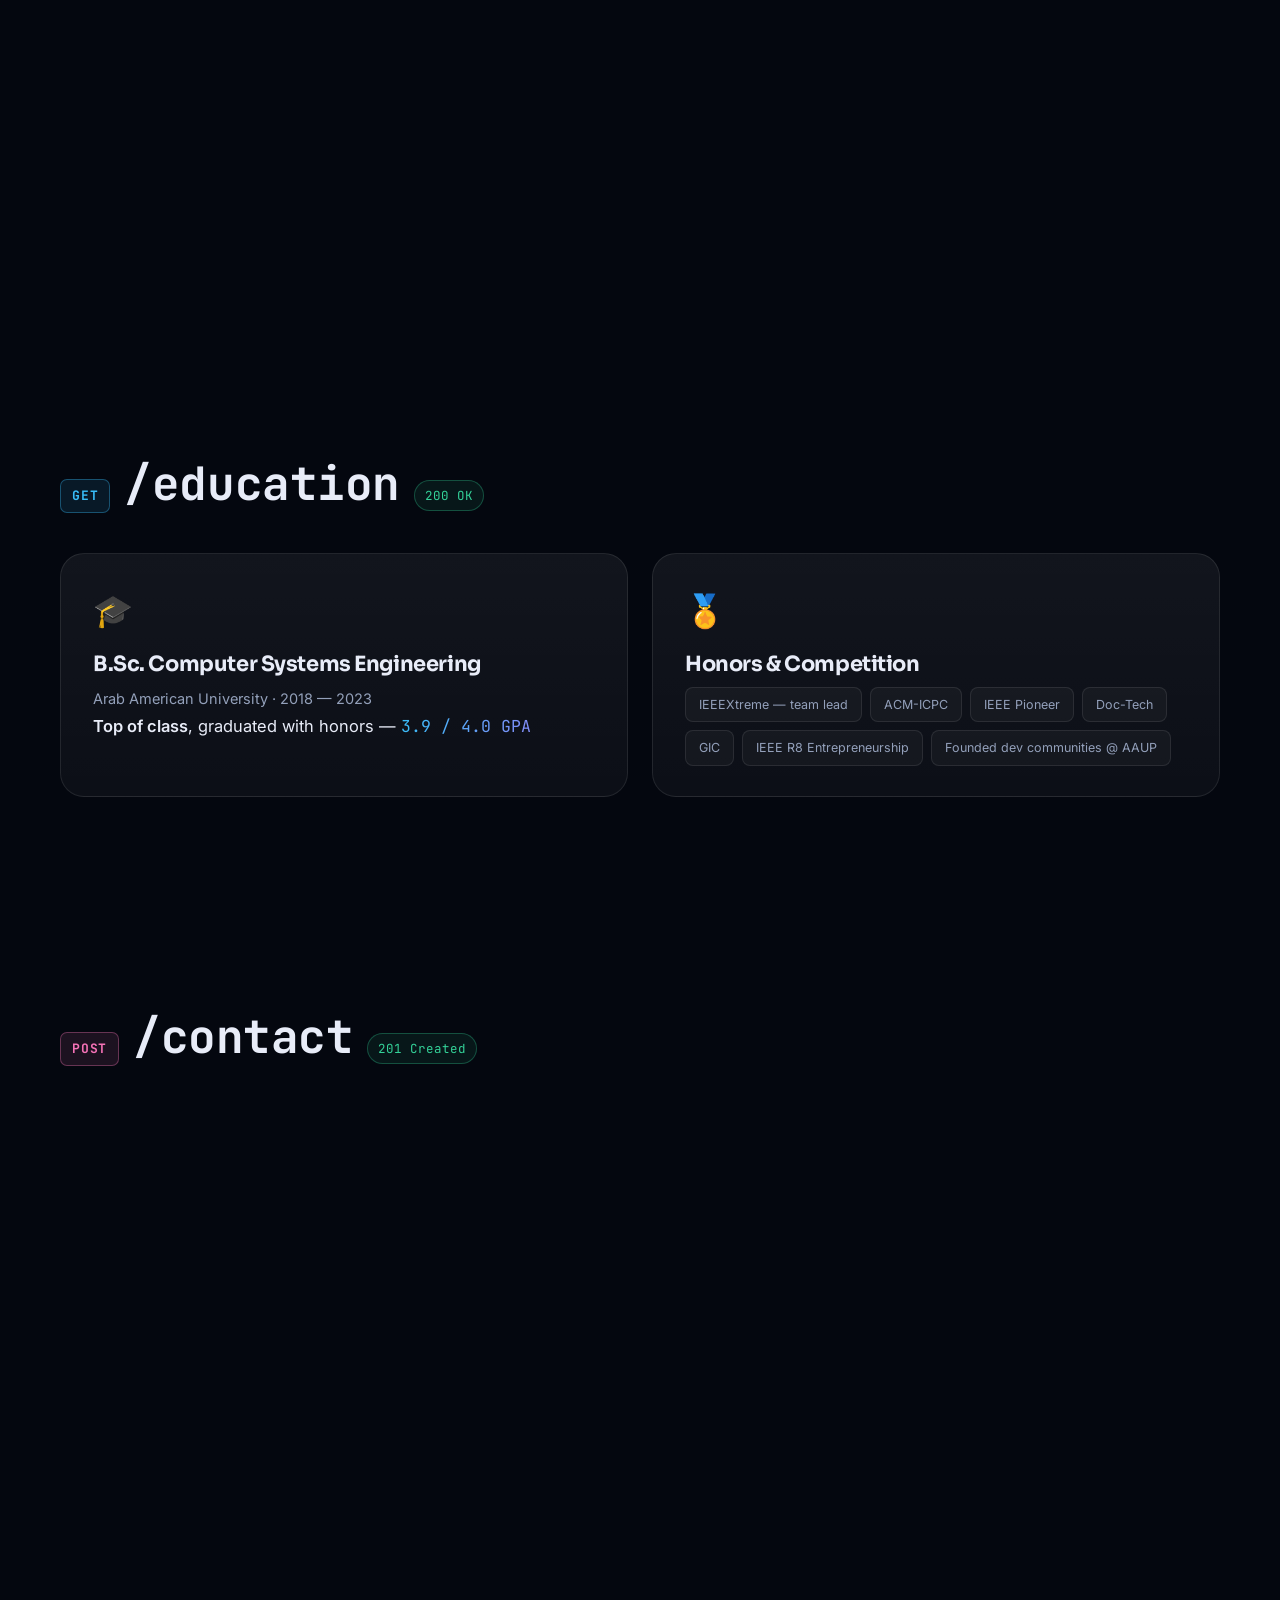
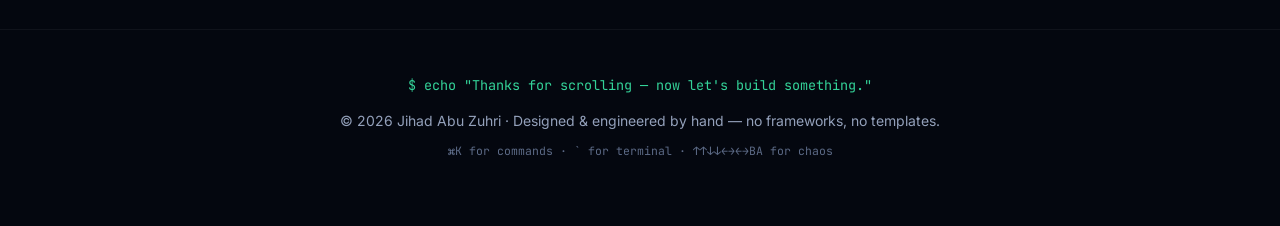
==== commit 74741fe0: "feat: add "Beyond the code" soft-skills card in /skills Adds a soft-skills card at the top of the sk" ====
--- a/index.html
+++ b/index.html
@@ -758,6 +758,75 @@
         </div>
         <p class="section-sub reveal">The toolbox — sharpened daily since 2018.</p>
 
+        <div class="soft-skills reveal" data-tilt>
+          <div class="soft-head">
+            <span class="soft-icon" aria-hidden="true">🧭</span>
+            <div class="soft-head-copy">
+              <h3 class="soft-title">Beyond the code</h3>
+              <p class="soft-sub">The human stack — how I ship <em>with</em> people, not just around them.</p>
+            </div>
+          </div>
+
+          <div class="soft-grid">
+            <div class="soft-item">
+              <h4><span class="soft-item-icon" aria-hidden="true">🏛️</span> Leadership</h4>
+              <p>
+                Founded and run a <strong>weekly architecture council</strong> spanning 6 engineering teams — surfacing
+                technical risk early, aligning cross-team contracts and unblocking teams inside a day.
+              </p>
+            </div>
+            <div class="soft-item">
+              <h4><span class="soft-item-icon" aria-hidden="true">🤝</span> Cross-team Collaboration</h4>
+              <p>
+                Architecture, data-model and integration decisions across a mission group — turning ambiguous scope
+                into concrete direction other teams can build on.
+              </p>
+            </div>
+            <div class="soft-item">
+              <h4><span class="soft-item-icon" aria-hidden="true">🎓</span> Mentorship &amp; Teaching</h4>
+              <p>
+                Two years instructing at CSE Academy · coached university teams into <strong>IEEEXtreme</strong> and
+                <strong>ACM-ICPC</strong> · founded developer communities at AAUP.
+              </p>
+            </div>
+            <div class="soft-item">
+              <h4><span class="soft-item-icon" aria-hidden="true">💬</span> Communication</h4>
+              <p>
+                Translating between business intent and system design — presenting trade-offs so stakeholders can
+                pick with confidence, and writing docs the next engineer actually reads.
+              </p>
+            </div>
+            <div class="soft-item">
+              <h4><span class="soft-item-icon" aria-hidden="true">✍️</span> Technical Writing</h4>
+              <p>
+                Publishing on <a href="#writing">dev.to</a> — <em>Refactoring in the AI Era</em>,
+                <em>Understanding Rate Limiting</em> — plus internal RFCs and design docs that compound beyond one team.
+              </p>
+            </div>
+            <div class="soft-item">
+              <h4><span class="soft-item-icon" aria-hidden="true">🛡️</span> Ownership &amp; RCAs</h4>
+              <p>
+                Digging into production issues until they don't happen again — throughput anomalies, correctness bugs
+                on business-critical calculations, migration-strategy calls.
+              </p>
+            </div>
+            <div class="soft-item">
+              <h4><span class="soft-item-icon" aria-hidden="true">🧭</span> Decision-making</h4>
+              <p>
+                Architecture sign-off across teams: name the trade-off, pick the option that survives the next
+                two years, document why — even when the pressure is to just ship.
+              </p>
+            </div>
+            <div class="soft-item">
+              <h4><span class="soft-item-icon" aria-hidden="true">🌱</span> Growth Mindset</h4>
+              <p>
+                Intern → Principal in under four years because I optimize for <strong>uncomfortable problems</strong>.
+                Currently deep in agentic AI — same reason.
+              </p>
+            </div>
+          </div>
+        </div>
+
         <div class="core-stack reveal">
           <span class="core-label mono">core stack →</span>
           <div class="core-chips">
--- a/css/components.css
+++ b/css/components.css
@@ -506,6 +506,97 @@
 }
 .article-cta:hover { color: var(--c3); border-color: rgba(244, 114, 182, 0.6); }
 
+/* ── Skills — soft skills card ─────────────────────────────── */
+.soft-skills {
+  position: relative;
+  padding: 32px 34px;
+  margin-bottom: 28px;
+  border: 1px solid rgba(244, 114, 182, 0.28);
+  border-radius: var(--r-lg);
+  background:
+    radial-gradient(70% 120% at 100% 0%, rgba(244, 114, 182, 0.10), transparent 60%),
+    radial-gradient(60% 120% at 0% 100%, rgba(251, 191, 36, 0.07), transparent 65%),
+    linear-gradient(180deg, var(--panel-2), var(--panel));
+  overflow: hidden;
+  transition: border-color 0.3s, box-shadow 0.35s, transform 0.3s var(--ease-out);
+}
+.soft-skills:hover {
+  border-color: rgba(244, 114, 182, 0.5);
+  box-shadow: var(--shadow-glow);
+}
+
+.soft-head {
+  display: flex;
+  align-items: center;
+  gap: 18px;
+  margin-bottom: 24px;
+  padding-bottom: 22px;
+  border-bottom: 1px solid var(--line-soft);
+}
+.soft-icon {
+  display: grid;
+  place-items: center;
+  width: 58px;
+  height: 58px;
+  border-radius: 16px;
+  font-size: 28px;
+  background: var(--panel-2);
+  border: 1px solid rgba(244, 114, 182, 0.3);
+  flex-shrink: 0;
+}
+.soft-head-copy { min-width: 0; }
+.soft-title {
+  font-size: 22px;
+  margin-bottom: 4px;
+}
+.soft-sub {
+  color: var(--muted);
+  font-size: 14.5px;
+  margin: 0;
+}
+.soft-sub em { color: var(--c3); font-style: normal; }
+
+.soft-grid {
+  display: grid;
+  grid-template-columns: repeat(2, 1fr);
+  gap: 22px 32px;
+}
+.soft-item h4 {
+  display: flex;
+  align-items: center;
+  gap: 9px;
+  font-size: 15px;
+  font-weight: 600;
+  letter-spacing: 0.01em;
+  color: var(--txt);
+  margin-bottom: 6px;
+}
+.soft-item-icon {
+  display: inline-flex;
+  align-items: center;
+  justify-content: center;
+  font-size: 14px;
+  width: 26px;
+  height: 26px;
+  border-radius: 7px;
+  background: rgba(244, 114, 182, 0.08);
+  border: 1px solid rgba(244, 114, 182, 0.22);
+}
+.soft-item p {
+  color: var(--muted);
+  font-size: 14px;
+  line-height: 1.65;
+  margin: 0;
+}
+.soft-item p a {
+  color: var(--c1);
+  border-bottom: 1px solid rgba(56, 189, 248, 0.4);
+  padding-bottom: 1px;
+  transition: color 0.25s, border-color 0.25s;
+}
+.soft-item p a:hover { color: var(--c3); border-color: rgba(244, 114, 182, 0.6); }
+.soft-item p em { color: var(--txt); font-style: italic; }
+
 /* ── Skills ────────────────────────────────────────────────── */
 .core-stack {
   display: flex;
--- a/css/responsive.css
+++ b/css/responsive.css
@@ -30,6 +30,8 @@
 
   .projects-grid { grid-template-columns: 1fr; }
   .articles-grid { grid-template-columns: 1fr; }
+  .soft-grid     { grid-template-columns: 1fr; gap: 20px; }
+  .soft-skills   { padding: 24px 22px; }
   .edu-grid      { grid-template-columns: 1fr; }
 
   .section  { padding: 84px 0 64px; }
